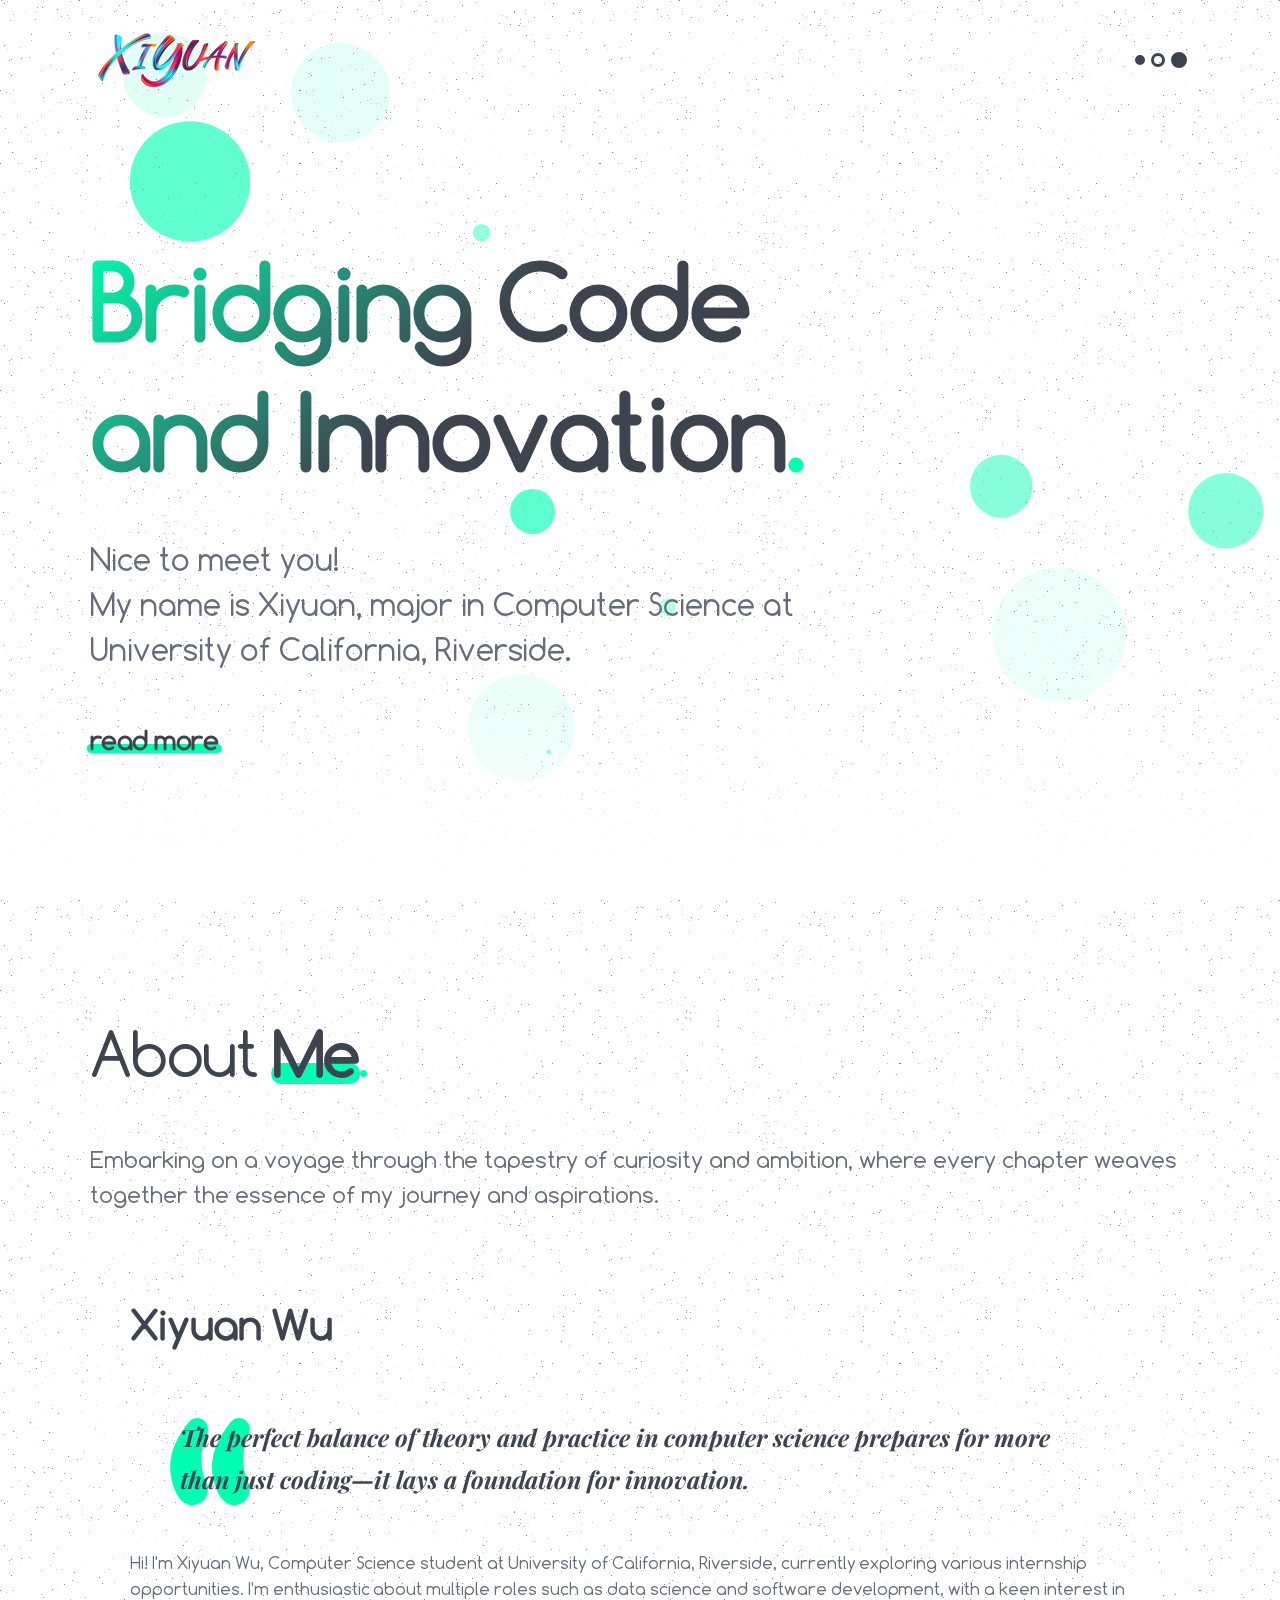
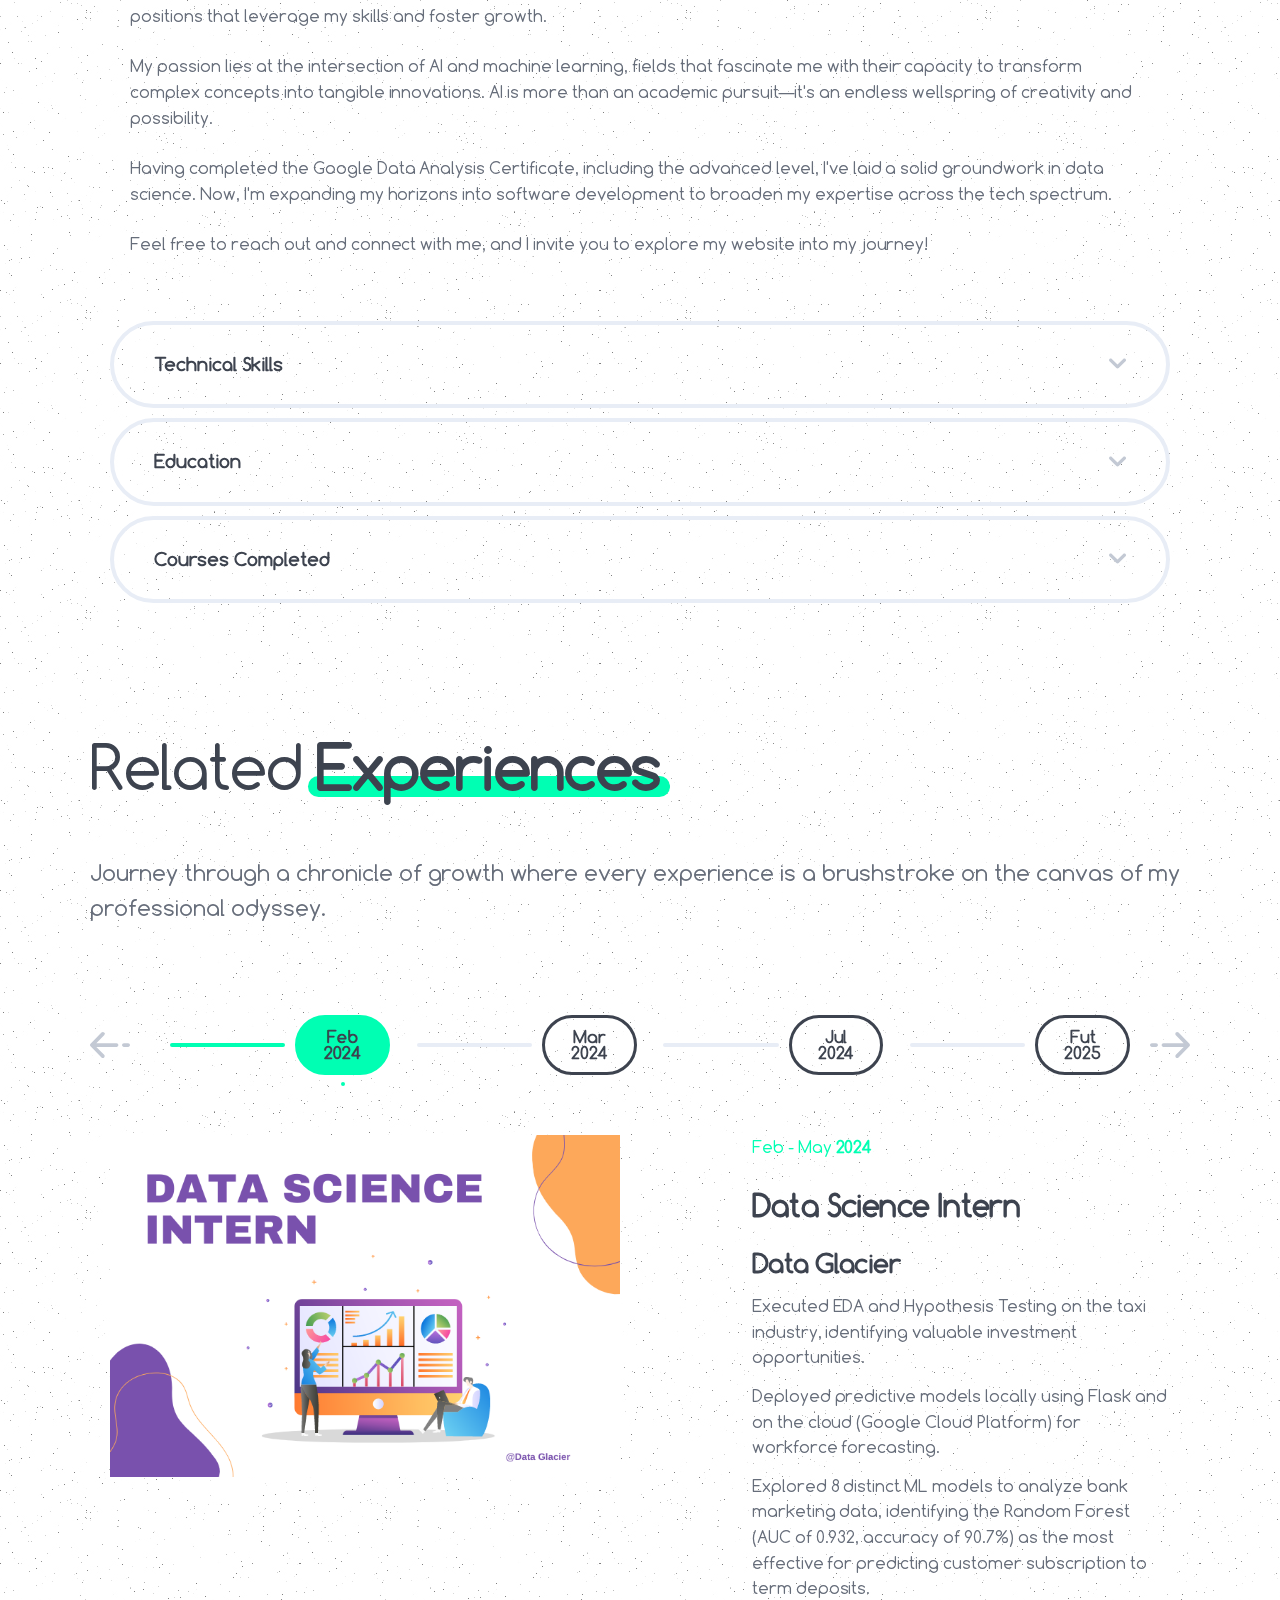
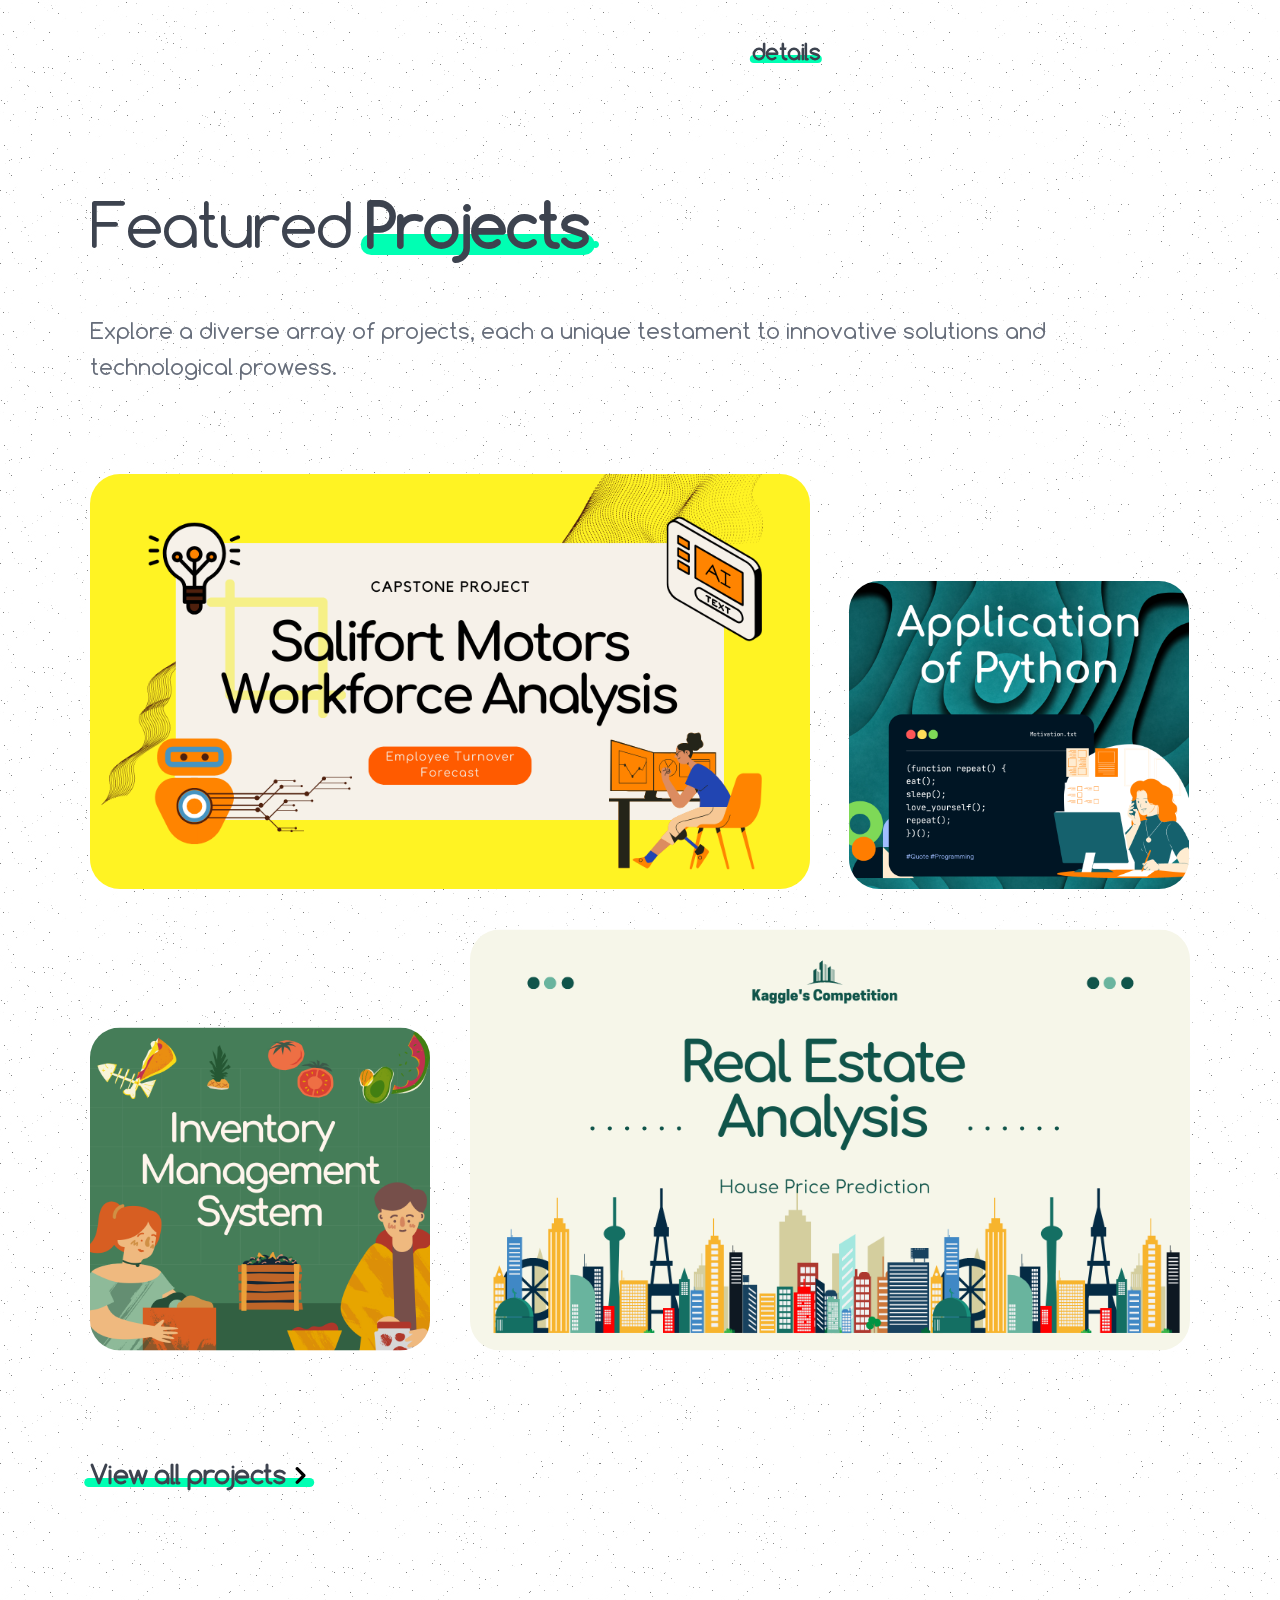
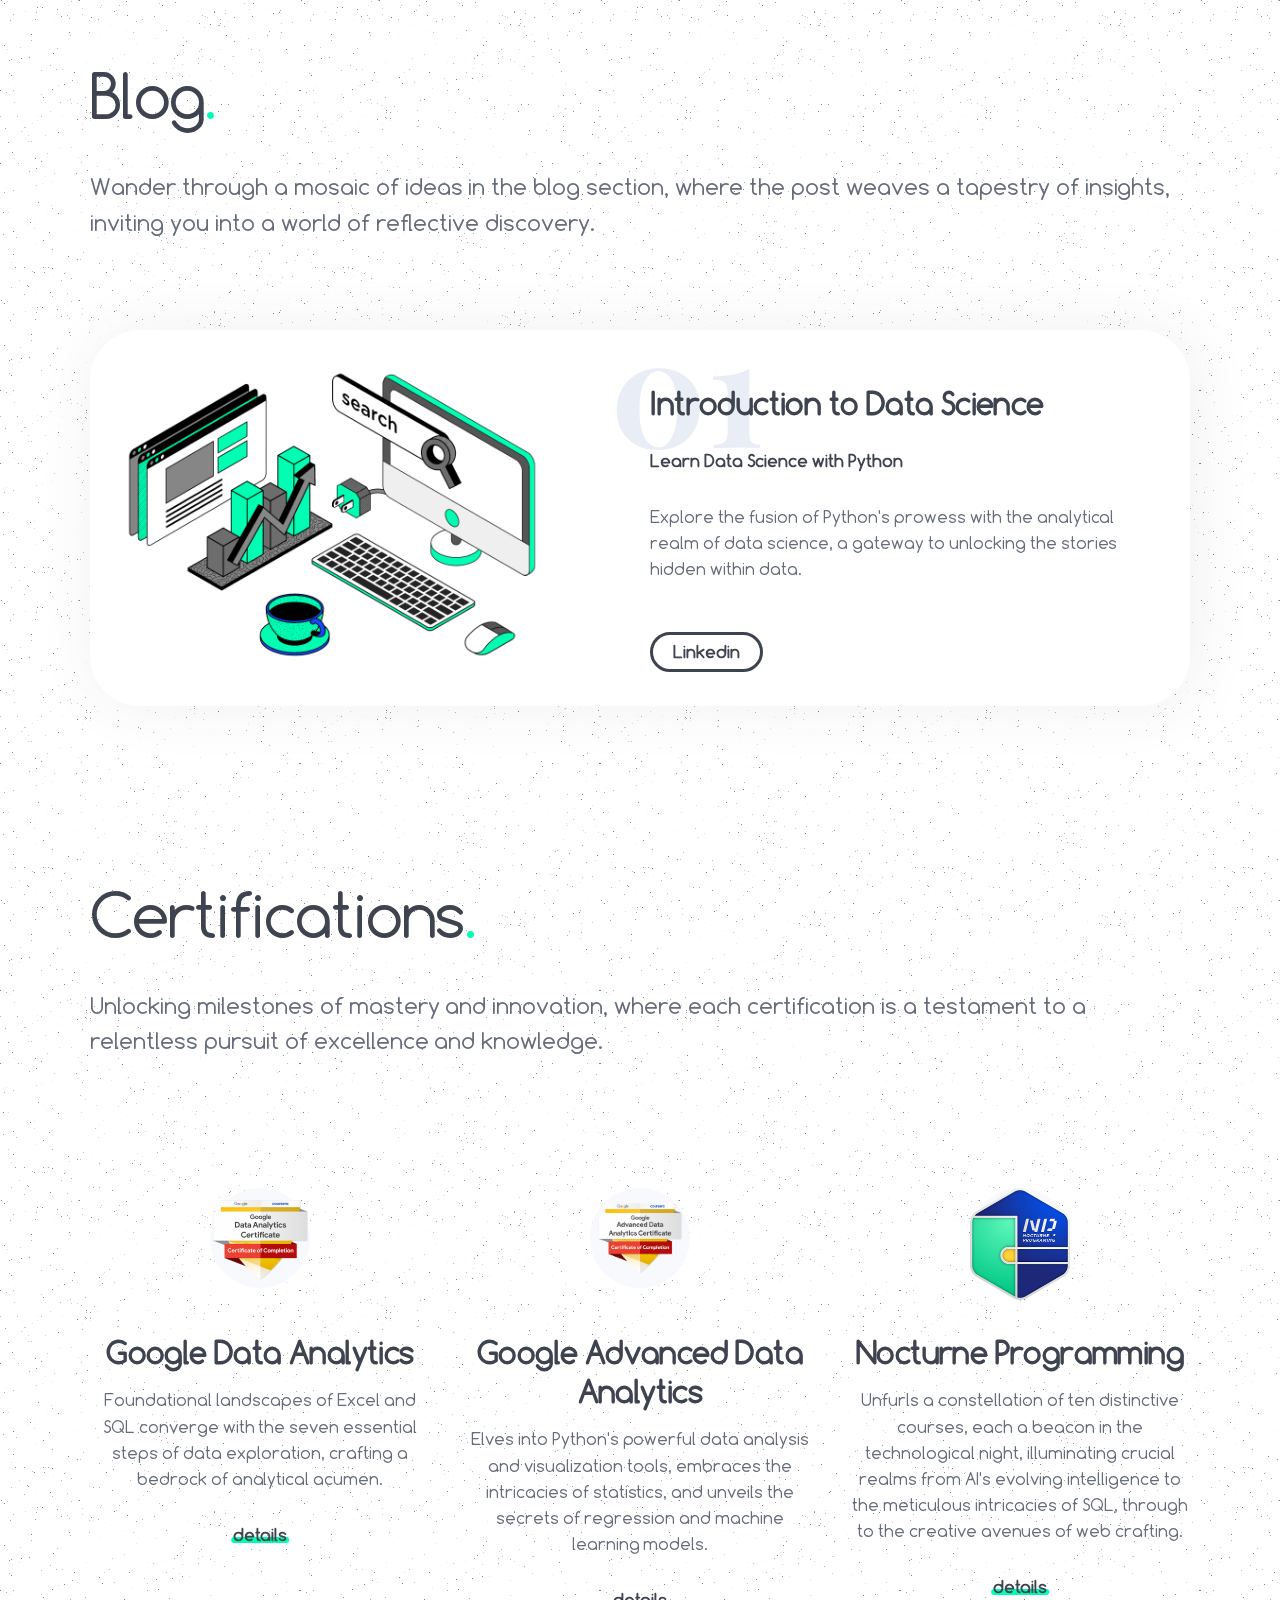
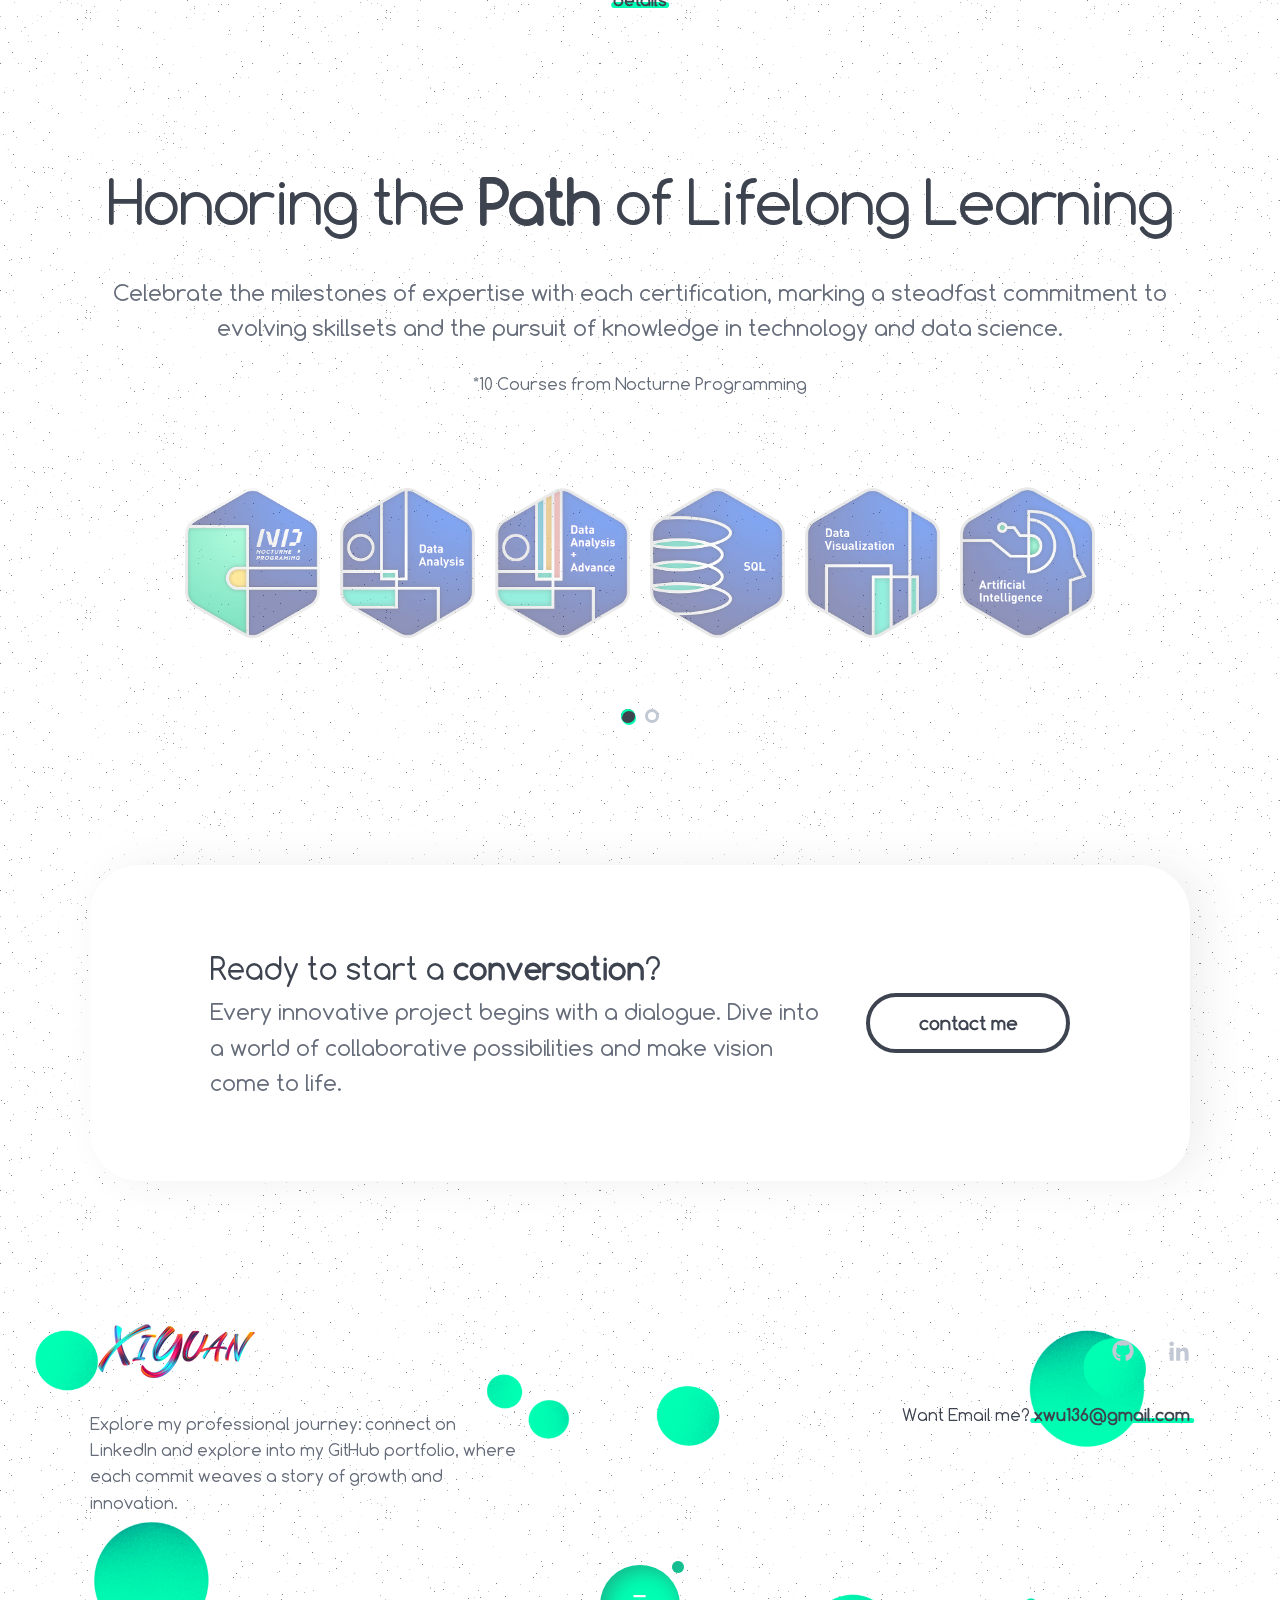
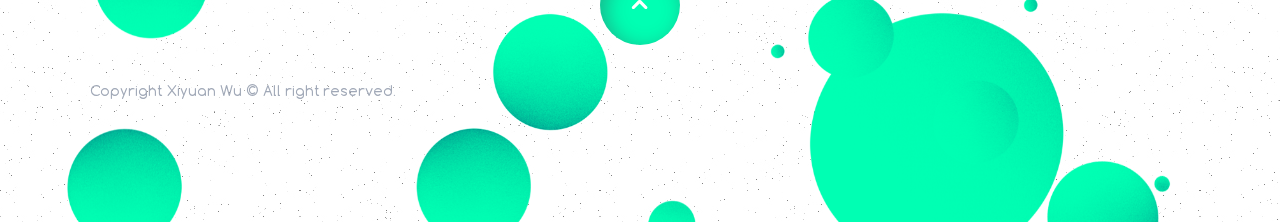
==== index.html @ 5575da62 "minor change" ====
<!DOCTYPE html>
<html lang="en">
<head>
	<meta charset="UTF-8">
	<meta name="viewport" content="width=device-width, initial-scale=1, maximum-scale=1">
	<title>Xiyuan Wu</title>


	<link rel="stylesheet" type="text/css" href="css/plugins.css">
	<link rel="stylesheet" type="text/css" href="css/theme-styles.css">
	<link rel="stylesheet" type="text/css" href="css/blocks.css">
	<link rel="stylesheet" type="text/css" href="css/widgets.css">
	<link rel="stylesheet" type="text/css" href="css/font-awesome.css">
	<link rel="stylesheet" href="https://use.fontawesome.com/releases/v5.15.3/css/all.css">

	<link href="https://fonts.googleapis.com/css?family=Playfair+Display:400,400i,700i,900," rel="stylesheet">

	<link rel="icon" type="image/png" href="./image/tab logo.png">

	


</head>

<body class="crumina-grid">


<!-- Header -->

<header class="header" id="site-header">
	<div class="container">
		<div class="header-content-wrapper">
			<a href="index.html" class="site-logo">
				<img src="./image/logo 173x60.png" alt="Xiyuan">
			</a>

			<a href="#" class="open-main-menu js-open-aside">
				<span></span>
				<span></span>
				<span></span>
			</a>
		</div>
	</div>
</header>

<!-- ... end Header -->




<!-- Overlay Menu -->

<div class="overlay-menu-wrap overlay-menu--style2" id="overlay-menu">
	<a class="popup-close js-open-aside overlay-menu-item a" href="">
		<svg class="woox-icon icon-close"><use xlink:href="#icon-close"></use></svg>
	</a>
	<div class="perfect-scroll">
		<nav class="overlay-menu">
		<ul class="overlay-menu-list">
			<li class="overlay-menu-item">
				<a href="index.html">Home</a>
			</li>

			<li class="overlay-menu-item">
				<a href="#about-me">About Me</a>
			</li>

			<li class="overlay-menu-item">
				<a href="#experience">Experiences</a>

			</li>

			<li class="overlay-menu-item">
				<a href="#projects">Projects</a>

				<ul class="sub-menu">
					<li class="overlay-menu-item">
						<a href="#projects">Feature Projects</a>
					</li>
					<li class="overlay-menu-item">
						<a href="./portfolio_gallery.html">All Projects</a>
					</li>
			    </ul>
			</li>

			<li class="overlay-menu-item">
				<a href="#blog">Blog</a>
			</li>

			<li class="overlay-menu-item">
				<a href="#certification">Certifications</a>
			</li>

			<li class="overlay-menu-item">
				<a href="#contact-me">Contact Me</a>
			</li>

		</ul>
		<form method="get" class="form--search">
			<div class="input-with-icon">
				<input name="name" placeholder="What are you looking for?" type="text">
				<i class="woox-icon fas fa-search"></i>
			</div>
		</form>
	</nav>
	</div>
</div>




<!-- ... Overlay Menu -->


<div class="main-content-wrapper">

	<!-- Home -->

	<section data-settings="particles-1" class="main-section crumina-flying-balls particles-js">
		<div class="container">
			<div class="row medium-padding120">
				<div class="col-lg-8 col-md-12 col-sm-12 col-xs-12">
					<header class="crumina-module crumina-heading heading--h1 heading--with-decoration">
						<h1 class="heading-title heading--half-colored">Bridging Code and Innovation</h1>
						<div class="heading-text">Nice to meet you! </div>
						<div class="heading-text">My name is Xiyuan, major in Computer Science at University of California, Riverside.</div>
					</header>
					<a href="#about-me" class="h5 link--with-decoration">read more</a>
				</div>
			</div>
		</div>
	</section>




	<!-- About me -->

	<section id="about-me">

		<div class="container">

			<div class="row pt100 pb0">
				<div class="col-lg-12 col-md-12 col-sm-12 col-xs-12">
					<header class="crumina-module crumina-heading heading--h2 heading--with-decoration">
						<h2 class="heading-title">About <a href="#about-me" class="h2 link--with-decoration"><b>Me</b></a></h2>
						<div class="heading-text">Embarking on a voyage through the tapestry of curiosity and ambition, where every chapter weaves together the essence of my journey and aspirations.</div>
					</header>
				</div>
			</div>

			<div class="teammember-details"> 

				<div class='content'>
					<div class="teammember-details">
					
						<div class="teammembers-content">
							<h3 class="teammembers-item-name">Xiyuan Wu</h3>
							<blockquote class="quote--style2">
								<p>The perfect balance of theory and practice in computer science prepares for more than just coding—it lays a foundation for innovation.</p>
							</blockquote>
							<p>
								Hi! I'm Xiyuan Wu, Computer Science student at University of California, Riverside, currently exploring various internship opportunities. 
								I'm enthusiastic about multiple roles such as data science and software development, with a keen interest in positions that leverage my skills and foster growth.
							</p>
							<p>
								My passion lies at the intersection of AI and machine learning, fields that fascinate me with their capacity to transform complex concepts into tangible innovations. 
								AI is more than an academic pursuit—it's an endless wellspring of creativity and possibility.
							</p>
							<p>
								Having completed the Google Data Analysis Certificate, including the advanced level, I've laid a solid groundwork in data science. 
								Now, I'm expanding my horizons into software development to broaden my expertise across the tech spectrum.
							</p>
							<p>
								Feel free to reach out and connect with me, and I invite you to explore my website into my journey!
							</p>
						</div>
					</div>
				</div>

				
			 </div>



			 <div class="col-lg-12 col-md-12 col-sm-12 col-xs-12">
				<ul class="crumina-module crumina-accordion accordion--style2" id="accordion2">


					<li class="accordion-panel">
						<div class="panel-heading">
							<a href="#toggle1" class="accordion-heading collapsed" data-toggle="collapse" data-parent="#accordion" aria-expanded="false">
								<span class="title">Technical Skills</span>
								<span class="icons">
									<svg class="woox-icon icon-arrow-bottom"><use xlink:href="#icon-arrow-bottom"></use></svg>
								</span>
							</a>
						</div>

						<div id="toggle1" class="panel-collapse collapse" aria-expanded="false" role="tree">
							<div class="panel-info">
								<h6>General</h6>
								<b>Programming</b>: Python, C++, SQL, HTML, CSS; <br>
								<b>Cloud</b>: Google Cloud Platform(GCP); <br>
								<b>Design</b>: Canva, Gamma; <br>
								
								<h6>Data Science</h6>
								<b>Libaries</b>: Numpy, Pandas, Matplotlib, Seaborn, Scipy, Nltk, Sklearn, LightGBM, XGBoost; <br>
								<b>Analytic Skills</b>: Data-driven Decision Making, Spreadsheet, Data Processing, Data Analysis, Data Visualization (Tableau),
								Statistical Analysis (Hypothesis testing); <br>
								<b>Machine Learning</b>: Regression Analysis (Linear & Logistic), Modeling (Decision Tree, Random Forest, GBM, XGBoost, SVM,
								KNN, LightGBM, K-Means), Natural Language Processing (NLP), Model Deployment; <br>

								<h6>Software Development</h6>
								<b>Developer Tools</b>: VS Code, Git/Github, Make/CMake; <br>
								<b>Technologies</b>: Node.js, Next.js, Twinwind CSS, React, Prettier, EsLint; <br>								
							</div>
						</div>
					</li>

					<li class="accordion-panel">
						<div class="panel-heading">
							<a href="#toggle2" class="accordion-heading collapsed" data-toggle="collapse" data-parent="#accordion" aria-expanded="false">
								<span class="title">Education</span>
								<span class="icons">
									<svg class="woox-icon icon-arrow-bottom"><use xlink:href="#icon-arrow-bottom"></use></svg>
								</span>
							</a>
						</div>

						<div id="toggle2" class="panel-collapse collapse" aria-expanded="false" role="tree">
							<div class="panel-info">
								<h6>University of California, Riverside</h6>
								<strong style="color:#00ffb3">Step 2022 - June 2026</strong> <br>
								<strong><i>Bachelor of Science</i> in Computer Science</strong> <br>
							</div>
						</div>
					</li>

					<li class="accordion-panel">
						<div class="panel-heading">
							<a href="#toggle3" class="accordion-heading collapsed" data-toggle="collapse" data-parent="#accordion" aria-expanded="false">
								<span class="title">Courses Completed</span>
								<span class="icons">
									<svg class="woox-icon icon-arrow-bottom"><use xlink:href="#icon-arrow-bottom"></use></svg>
								</span>
							</a>
						</div>

						<div id="toggle3" class="panel-collapse collapse" aria-expanded="false" role="tree">
							<div class="panel-info">
								<h6>Computer Science</h6>
								<b>CS010A-B</b> Introduction to Computer Science for Science, Mathematics, and Engineering I-II <br>
								<b>CS010C</b> Introduction to Data Structures and Algorithms <br>
								<b>CS061</b> Machine Organization and Assembly Language Programming <br>
								<b>CS100</b> Software Construction (In Progress) <br>
								<b>CS120A</b> Logic Design (In Progress) <br>

								<h6>Math</h6>
								<b>MATH009A-C</b> Calculus <br>
								<b>MATH010A</b> Multivariable Calculus <br>
								<b>MATH031</b> Applied Linear Algebra <br>
								<b>MATH011</b> Introduction to Discrete Structures <br>
								<b>STAT155</b> Probability and Statistics <br>
								<b>MATH046</b> Introduction to Ordinary Differential Equations (In Progress) <br>
								
								<br>

								For code completion within the class, refer to it on GitHub: <br> 
								<div class="row medium-padding0">
									<div class="col-lg-12 col-md-12 col-sm-12 col-xs-12">
										<ul class="widget w--category-links">
											<li>
												<svg class="woox-icon icon-tag"><use xlink:href="#icon-tag"></use></svg>
											</li>
											<li>
												<a href="https://github.com/XiyuanWu/Class_Topic-Projects" class="link--with-decoration">github</a>
											</li>
										</ul>
									</div>
								</div>

							</div>
						</div>
					</li>

				</ul>
			</div> 	


		</div>

	</section>



	<!-- Related Experiences -->

	<section id="experience">
		<div class="container">
			<div class="row pt100">
				<div class="col-lg-12 col-md-12 col-sm-12 col-xs-12">
					<header class="crumina-module crumina-heading heading--h2 heading--with-decoration">
						<!-- <h2 class="heading-title">Experiences</h2> -->
						<h2 class="heading-title">Related <a href="#experience" class="h2 link--with-decoration"><b>Experiences</b></a></h2>
						<div class="heading-text">Journey through a chronicle of growth where every experience is a brushstroke on the canvas of my professional odyssey.</div>
					</header>
				</div>

				<div class="col-lg-12 col-md-12 col-sm-12 col-xs-12">

					<div class="crumina-module crumina-module-slider time-line-slider">

						<div class="swiper-container gallery-thumbs swiper-time-line" data-show-items="4" data-loop="0">

							<div class="swiper-btn-next">
								<svg class="woox-icon icon-line-arrow-right">
									<use xlink:href="#icon-line-arrow-right"></use>
								</svg>
								<svg class="woox-icon icon-hover icon-line-arrow-right">
									<use xlink:href="#icon-line-arrow-right"></use>
								</svg>
							</div>

							<div class="swiper-btn-prev">
								<svg class="woox-icon icon-line-arrow-left">
									<use xlink:href="#icon-line-arrow-left"></use>
								</svg>
								<svg class="woox-icon icon-hover icon-line-arrow-left">
									<use xlink:href="#icon-line-arrow-left"></use>
								</svg>
							</div>

							<div class="swiper-wrapper slider-slides time-line-slides">

								<div class="swiper-slide slides-item time-active">
									<span class="time-line-decoration"></span>
									<a href="#" class="btn--hover-decoration-exper">Feb 2024</a>
								</div>

								<div class="swiper-slide slides-item">
									<span class="time-line-decoration"></span>
									<a href="#" class="btn--hover-decoration-exper">Mar 2024</a>
								</div>
								<div class="swiper-slide slides-item">
									<span class="time-line-decoration"></span>
									<a href="#" class="btn--hover-decoration-exper">Jul 2024</a>
								</div>
								<div class="swiper-slide slides-item">
									<span class="time-line-decoration"></span>
									<a href="#" class="btn--hover-decoration-exper">Fut 2025</a>
								</div>
								<!-- <div class="swiper-slide slides-item">
									<span class="time-line-decoration"></span>
									<a href="#" class="btn--hover-decoration">2027</a>
								</div>
								<div class="swiper-slide slides-item">
									<span class="time-line-decoration"></span>
									<a href="#" class="btn--hover-decoration">2028</a>
								</div> -->

							</div>

						</div>

						<div class="swiper-container gallery-top" data-loop="1" data-change-handler="timeParent" data-prev-next="1">

							<div class="swiper-wrapper">

								<!-- experience 1 -->
								<div class="swiper-slide">
									<div class="col-lg-6 col-md-12 col-sm-12 col-xs-12">
										<div class="time-line-thumb">
											<img src="./image/Experiences/Data science Intern Glacier 719x482.png" alt="photo">
										</div>
									</div>
									<div class="col-lg-5 col-lg-offset-1 col-md-12 col-sm-12 col-sm-offset-0 col-xs-12">
										<header class="crumina-module crumina-heading heading--h4">
											<div class="heading-sup-title">Feb - May <span class="weight-bold">2024</span>
											</div>
											<h4 class="heading-title">Data Science Intern</h4>
											<h5 class="sub-heading-title">Data Glacier</h5>
											<div class="heading-text">Executed EDA and Hypothesis Testing on the taxi industry, identifying valuable investment opportunities.
											</div>
											<div class="heading-text">Deployed predictive models locally using Flask and on the cloud (Google Cloud Platform) for workforce forecasting.
											</div>
											<div class="heading-text">Explored 8 distinct ML models to analyze bank marketing data, identifying the Random Forest (AUC of 0.932, accuracy
												of 90.7%) as the most effective for predicting customer subscription to term deposits. </div>
										</header>

										<!-- botton -->
										<div class="row medium-padding10">
											<div class="col-lg-12 col-md-12 col-sm-12 col-xs-12">
												<a href="https://github.com/XiyuanWu/Data_Glacier_Intern" class="h6 link--with-decoration">details</a>
											</div>
										</div>

									</div>
								</div>

								<!-- experience 2 -->
								<div class="swiper-slide">
									<div class="col-lg-6 col-md-12 col-sm-12 col-xs-12">
										<div class="time-line-thumb">
											<img src="./image/Experiences/ACM@UCR 719x482.png" alt="photo">
										</div>
									</div>
									<div class="col-lg-5 col-lg-offset-1 col-md-12 col-sm-12 col-sm-offset-0 col-xs-12">

										<header class="crumina-module crumina-heading heading--h4">
											<div class="heading-sup-title">Mar - Present <span class="weight-bold">2024</span>
											</div>
											<h4 class="heading-title">Web Developer</h4>
											<h5 class="sub-heading-title">ACM UCR</h5>
											<div class="heading-text">Collaborate within a vibrant collective to disseminate and share information effectively.</div>
											<div class="heading-text">Current project: Art Factory</div>
										</header>

										<!-- botton -->
										<div class="row medium-padding60">
											<div class="col-lg-12 col-md-12 col-sm-12 col-xs-12">
												<a href="./experience_acm_ucr.html" class="h6 link--with-decoration">details</a>
											</div>
										</div>

					
									</div>
								</div>

								<!-- experience 3 -->
								<div class="swiper-slide">
									<div class="col-lg-6 col-md-12 col-sm-12 col-xs-12">
										<div class="time-line-thumb">
											<img src="./image/Experiences/Coming Soon 719x482.png" alt="photo">
										</div>
									</div>
									<div class="col-lg-5 col-lg-offset-1 col-md-12 col-sm-12 col-sm-offset-0 col-xs-12">

										<header class="crumina-module crumina-heading heading--h4">
											<div class="heading-sup-title">Jul - Aug <span class="weight-bold">2024</span>
											</div>
											<h4 class="heading-title">Data Science Intern</h4>
											<h5 class="sub-heading-title">Lawrence Livermore National Laboratory</h5>
											<div class="heading-text">I'm excited to announce that I'll be joining Lawrence Livermore National Laboratory
												in the summer of 2024 to engage in data science research and challenges!</div>
										</header>

										<!-- botton -->
										<div class="row medium-padding30">
											<div class="col-lg-12 col-md-12 col-sm-12 col-xs-12">
												<a href="./404_error.html" class="h6 link--with-decoration">details</a>
											</div>
										</div>

									</div>
								</div>

								<!-- experience 4 -->
								<div class="swiper-slide">
									<div class="col-lg-6 col-md-12 col-sm-12 col-xs-12">
										<div class="time-line-thumb">
											<img src="./image/Experiences/Never Stop 719x482.png" alt="photo">
										</div>
									</div>
									<div class="col-lg-5 col-lg-offset-1 col-md-12 col-sm-12 col-sm-offset-0 col-xs-12">
										<header class="crumina-module crumina-heading heading--h4">
											<div class="heading-sup-title">Future <span class="weight-bold">2025</span>
											</div>
											<h4 class="heading-title">Never Stop!</h4>
											<h5 class="sub-heading-title">Active Seeking Opportunities</h5>
											<div class="heading-text">Traversing an unending journey of discovery, 
												where every endeavor is a testament to the unyielding pursuit of excellence and the continual embrace of new horizons.
											</div>

											</div>
										</header>
									</div>
								</div>

							</div>

						</div>

					</div>

				</div>
			</div>
		</div>
	</section>



	<!-- Featured projects -->

	<section id="projects">
		<div class="container">
			<div class="row pt100 pb60">
				<div class="col-lg-12 col-md-12 col-sm-12 col-xs-12">
					<header class="crumina-module crumina-heading heading--h2 heading--with-decoration">
						<h2 class="heading-title">Featured <a href="#projects" class="h2 link--with-decoration"><b>Projects</b></a></h2>
						<div class="heading-text">Explore a diverse array of projects, each a unique testament to innovative solutions and technological prowess.</div>
					</header>
				</div>
			</div>

			<!-- project 1 -->
			<div class="row sorting-container" id="portfolio-grid" data-layout="masonry" data-isotope='{"masonry": { "columnWidth": ".grid-sizer" }}'>
				<div class="grid-sizer"></div>
				<div class="col-lg-8 col-md-6 col-sm-6 col-xs-12 sorting-item" data-mh="portfolio">
					<div class="crumina-module crumina-portfolio-item">
						<img src="./image/Feature Projects/Salifort Motors 946 x 546.png" alt="portfolio">
						<div class="overlay-standard"></div>
						<div class="content">
							<a href="#" class="category">Data Science</a>
							<h5 class="portfolio-title">Envisioning the art of possibility with machine learning, sculpting algorithms that unveil the future of workplace harmony and employee engagement.</h5>
						</div>
						<div class="additional-info">
							<a href="./project_details_salifort_motors.html" class="btn btn--small btn--white btn--transparent btn--hover-decoration btn--with-icon btn--icon-right">details
								<svg class="woox-icon icon-arrow-right-line"><use xlink:href="#icon-arrow-right-line"></use></svg></a>
							<!-- <a href="#" class="like-block">
								<svg class="woox-icon icon-heart-2"><use xlink:href="#icon-heart-2"></use></svg>
								<div class="count">36</div>
							</a> -->
						</div>
					</div>
				</div>

				<!-- project 2 -->
				<div class="col-lg-4 col-md-6 col-sm-6 col-xs-12 sorting-item" data-mh="portfolio">
					<div class="crumina-module crumina-portfolio-item">
						<img src="./image/Feature Projects/Application of Python 492 x 446.png" alt="portfolio">
						<div class="overlay-standard"></div>
						<div class="content">
							<a href="#" class="category">Other</a>
							<h5 class="portfolio-title">Ten courses spanning data to AI, each illuminating key tech skills."</h5>
						</div>
						<div class="additional-info">
							<a href="./project_details_application_python.html" class="btn btn--small btn--white btn--transparent btn--hover-decoration btn--with-icon btn--icon-right">details
								<svg class="woox-icon icon-arrow-right-line"><use xlink:href="#icon-arrow-right-line"></use></svg></a>
						</div>
					</div>
				</div>

				<!-- project 3 -->
				<div class="col-lg-4 col-md-6 col-sm-6 col-xs-12 sorting-item" data-mh="portfolio">
					<div class="crumina-module crumina-portfolio-item">
						<img src="./image/Feature Projects/inventory management system 480x456.png" alt="portfolio">
						<div class="overlay-standard"></div>
						<div class="content">
							<a href="#" class="category">Software Development</a>
							<h5 class="portfolio-title">Streamline operations, integrating order management, report and feedback.</h5>
						</div>
						<div class="additional-info">
							<a href="https://github.com/XiyuanWu/Inventory_Management_System" 
							class="btn btn--small btn--white btn--transparent btn--hover-decoration btn--with-icon btn--icon-right">details
							<svg class="woox-icon icon-arrow-right-line"><use xlink:href="#icon-arrow-right-line"></use></svg></a>
						</div>
					</div>
				</div>

				<!-- project 4 -->
				<div class="col-lg-8 col-md-6 col-sm-6 col-xs-12 sorting-item" data-mh="portfolio">
					<div class="crumina-module crumina-portfolio-item">
						<img src="./image/Feature Projects/Real Estate Analysis 933 x 546.png" alt="portfolio">
						<div class="overlay-standard"></div>
						<div class="content">
							<a href="#" class="category">Data Science</a>
							<h5 class="portfolio-title">Orchestrating a symphony of algorithms to unveil the hidden cadence of real estate markets and sculpt the future of investment insights.</h5>
							<h5 class="portfolio-title" style="color: #00ffb3;">Rank 65th percentile in Kaggle's competition</h5>
						</div>
						<div class="additional-info">
							<a href="./project_details_real_estate.html" class="btn btn--small btn--white btn--transparent btn--hover-decoration btn--with-icon btn--icon-right">details
								<svg class="woox-icon icon-arrow-right-line"><use xlink:href="#icon-arrow-right-line"></use></svg></a>
						</div>
					</div>
				</div>
			</div>

			<!-- view all work -->
			<div class="row medium-padding60">
				<div class="col-lg-12 col-md-12 col-sm-12 col-xs-12">
					<a href="./portfolio_gallery.html" class="h5 link--with-decoration">View all projects
						<svg class="woox-icon icon-arrow-right"><use xlink:href="#icon-arrow-right"></use></svg>
					</a>
				</div>
			</div>
		</div>
	</section>

	<!-- blog -->
	<section id="blog">

		<div class="container">
			<div class="row pt100 pb60">
				<div class="col-lg-12 col-md-12 col-sm-12 col-xs-12">
					<header class="crumina-module crumina-heading heading--h2 heading--with-decoration">
						<h2 class="heading-title">Blog</h2>
						<div class="heading-text">Wander through a mosaic of ideas in the blog section, 
							where the post weaves a tapestry of insights, inviting you into a world of reflective discovery.</div>
					</header>
				</div>
			</div>

			<div class="row medium-padding50">

				<div class="col-lg-12 col-md-12 col-sm-12 col-xs-12 mb30">
					<div class="crumina-module crumina-info-box info-box--numbered thumb--left">
						<div class="info-box-thumb">
							<img class="woox-icon" src="./image/Blog/Learn Data Science 440x310.png" alt="image">
						</div>
						<div class="info-box-content">
							<div class="info-box-number">01</div>
							<h4 class="info-box-title">Introduction to Data Science</h4>
							<div class="info-box-sub-title">Learn Data Science with Python</div>
							<p class="info-box-text">Explore the fusion of Python's prowess with the analytical realm of data science, a gateway to unlocking the stories hidden within data.
							</p>
							<a href="https://www.linkedin.com/pulse/introduction-data-science-python-xiyuan-wu-srbpc/" class="btn btn--small btn--transparent btn--secondary">Linkedin</a>
						</div>
					</div>
				</div>
			</div>
		</div>
	</section>
	





	<!-- Certifications -->
	
	<section class="pt-mobile-60" id="certification">
		<div class="container">
			
			<div class="row medium-padding100">
				<div class="col-lg-12 col-md-12 col-sm-12 col-xs-12">
					<header class="crumina-module crumina-heading heading--h2 heading--with-decoration">
						<h2 class="heading-title">Certifications</h2>
						<div class="heading-text">Unlocking milestones of mastery and innovation, where each certification is a testament to a relentless pursuit of excellence and knowledge.</div>
					</header>
				</div>
			</div>

			<div class="row medium-padding0">
				<div class="col-lg-4 col-md-12 col-sm-12 col-xs-12 mb30">
					<div class="crumina-module crumina-info-box">
						<div class="info-box-thumb">
							<img class="" src="./image/Certifications/google-data-analytics-professional-certificate.2.png" alt="image">
						</div>
						<div class="info-box-content">
							<h4 class="info-box-title">Google Data Analytics</h4>
							<p class="info-box-text">Foundational landscapes of Excel and SQL converge with the seven essential steps of data exploration, 
								crafting a bedrock of analytical acumen.
							</p>
							<a href="https://www.coursera.org/account/accomplishments/specialization/3U2PZP8TSWE6" class="link--with-decoration">details</a>
						</div>
					</div>
				</div>

				<div class="col-lg-4 col-md-12 col-sm-12 col-xs-12 mb30">
					<div class="crumina-module crumina-info-box">
						<div class="info-box-thumb">
							<img class="" src="./image/Certifications/google-advanced-data-analytics-certificate.png" alt="image">
						</div>
						<div class="info-box-content">
							<h4 class="info-box-title">Google Advanced Data Analytics</h4>
							<p class="info-box-text">Elves into Python's powerful data analysis and visualization tools, 
								embraces the intricacies of statistics, and unveils the secrets of regression and machine learning models.
							</p>
							<a href="https://www.coursera.org/account/accomplishments/specialization/AU9F7P49C5M5" class="link--with-decoration">details</a>
						</div>
					</div>
				</div>

				<div class="col-lg-4 col-md-12 col-sm-12 col-xs-12 mb30">
					<div class="crumina-module crumina-info-box">
						<div class="info-box-thumb">
							<img class="" src="./image/Certifications/nocturne.png" alt="image">
						</div>
						<div class="info-box-content">
							<h4 class="info-box-title">Nocturne Programming</h4>
							<p class="info-box-text">Unfurls a constellation of ten distinctive courses, each a beacon in the technological night, 
								illuminating crucial realms from AI's evolving intelligence to the meticulous intricacies of SQL, through to the creative avenues of web crafting.
							</p>
							<a href="https://drive.google.com/drive/folders/1oepYqYzvwlVXlo-u9lgHlpzKQPo_dWf7" class="link--with-decoration">details</a>
						</div>
					</div>
				</div>
			</div>
		</div>
	</section>

	<!-- banner show 10 cert-->
	<section id="10-badge">
		<div class="container">
			<div class="row medium-padding120">
				<div class="col-lg-12 col-md-12 col-sm-12 col-xs-12 mb60">
					<header class="crumina-module crumina-heading heading--h2 align-center">
						<h2 class="heading-title">Honoring the <b>Path</b> of Lifelong Learning</h2>
						<div class="heading-text">Celebrate the milestones of expertise with each certification, 
							marking a steadfast commitment to evolving skillsets and the pursuit of knowledge in technology and data science.</div>
						<br>
						<div class="heading-note">*10 Courses from Nocturne Programming</div>
					</header>
				</div>

				<div class="col-lg-10 col-lg-offset-1 col-md-12 col-sm-12 col-xs-12">
					<div class="crumina-module crumina-module-slider clients--slider pagination-bottom-center">
						<div class="swiper-container" data-show-items="6">
							<div class="swiper-wrapper">

								<div class="swiper-slide">
									<a class="clients-item" href="#10-badge">
										<img src="./image/Certifications/nocturne.png" class="" alt="logo">
									</a>
								</div>
								<div class="swiper-slide">
									<a class="clients-item" href="#10-badge">
										<img src="./image/Certifications/scolling/DA.png" class="" alt="logo">
									</a>
								</div>
								<div class="swiper-slide">
									<a class="clients-item" href="#10-badge">
										<img src="./image/Certifications/scolling/DAA.png" class="" alt="logo">
									</a>
								</div>
								<div class="swiper-slide">
									<a class="clients-item" href="#10-badge">
										<img src="./image/Certifications/scolling/sql.png" class="" alt="logo">
									</a>
								</div>
								<div class="swiper-slide">
									<a class="clients-item" href="#10-badge">
										<img src="./image/Certifications/scolling/DViz.png" class="" alt="logo">
									</a>
								</div>
								<div class="swiper-slide">
									<a class="clients-item" href="#10-badge">
										<img src="./image/Certifications/scolling/AI.png" class="" alt="logo">
									</a>
								</div>
								<div class="swiper-slide">
									<a class="clients-item" href="#10-badge">
										<img src="./image/Certifications/scolling/WebCraw.png" class="" alt="logo">
									</a>
								</div>
								<div class="swiper-slide">
									<a class="clients-item" href="#10-badge">
										<img src="./image/Certifications/scolling/web.png" class="" alt="logo">
									</a>
								</div>
								<div class="swiper-slide">
									<a class="clients-item" href="#10-badge">
										<img src="./image/Certifications/scolling/tool.png" class="" alt="logo">
									</a>
								</div>
								<div class="swiper-slide">
									<a class="clients-item" href="#10-badge">
										<img src="./image/Certifications/scolling/office.png" class="" alt="logo">
									</a>
								</div>
							</div>
						</div>

						
						<div class="swiper-pagination"></div>

					</div>
				</div>
			</div>
		</div>
	</section>


	<!-- Contact me -->
	<section>
		<div class="container" id="contact-me">

			<div class="row pb80">
				<div class="col-lg-12 col-md-12 col-sm-12 col-xs-12">
					<div class="promo-block">
						<div class="promo-content">
							<div class="promo-title">Ready to start a <b>conversation</b>?</div>
							<div class="promo-text">Every innovative project begins with a dialogue. Dive into a world of collaborative possibilities and make vision come to life.</div>
						</div>
						<a href="mailto: xwu136@gmail.com" class="btn btn--medium btn--secondary btn--transparent btn--hover-decoration">contact me</a>

					</div>
				</div>
			</div>
		</div>
	</section>

</div>


<!-- Footer -->

<footer id="site-footer" class="footer crumina-parallax-background">

	<div class="scene">
		<div data-depth="0.2" class="layer first-layer"></div>
		<div data-depth="0.6" class="layer second-layer"></div>
		<div data-depth="1" class="layer third-layer"></div>
	</div>

	<div class="container">
		<div class="row">
			<div class="col-lg-5 col-md-6 col-sm-12 col-xs-12">
				<div class="widget w-info">
					<a href="index.html" class="site-logo">
						<img src="./image/logo 173x60.png" alt="Xiyuan">
					</a>
					<p>Explore my professional journey: connect on LinkedIn and explore into my GitHub portfolio, 
						where each commit weaves a story of growth and innovation.
					</p>
				</div>
			</div>
			<div class="col-lg-7 col-md-6 col-sm-12 col-xs-12">
				<div class="widget w-contacts">

					<!-- github, linkedin -->

					<ul class="socials">
						<li>
							<a href="https://github.com/XiyuanWu">
								<i class="fab fa-github woox-icon"></i>
							</a>
						</li>

						<li>
							<a href="https://www.linkedin.com/in/xiyuan-wu/">
								<i class="fab fa-linkedin-in woox-icon"></i>
							</a>
						</li>
					</ul>

					<div class="send-us">Want Email me? <a href="mailto: xwu136@gmail.com" class="link--with-decoration">xwu136@gmail.com</a></div>
				</div>
			</div>
		</div>
	</div>

	<!-- sub footer -->
	<div class="sub-footer">
		<div class="container">
			<div class="row">
				<div class="col-lg-12 col-md-12 col-sm-12 col-xs-12">
					<hr class="divider divider--style16">

					<div class="copyright-wrapper">
						<a class="back-to-top" href="#">
							<svg class="woox-icon icon-top-arrow"><use xlink:href="#icon-top-arrow"></use></svg>
						</a>

						<div>
							<span>Copyright Xiyuan Wu © All right reserved.</span>
						</div>

					</div>
				</div>

			</div>
		</div>
	</div>
</footer>

<!-- ... end Footer -->











<script src="js/method-assign.js"></script>

<!-- jQuery first, then Other JS. -->

<script src="js/jquery-3.3.1.js"></script>

<script src="js/js-plugins/ajax-pagination.js"></script>
<script src="js/js-plugins/bootstrap.js"></script>
<script src="js/js-plugins/bootstrap-datepicker.js"></script>
<script src="js/js-plugins/Headroom.js"></script>
<script src="js/js-plugins/imagesLoaded.js"></script>
<script src="js/js-plugins/isotope.pkgd.min.js"></script>
<script src="js/js-plugins/jquery.datetimepicker.full.js"></script>
<script src="js/js-plugins/jquery.magnific-popup.js"></script>
<script src="js/js-plugins/jquery.matchHeight.js"></script>
<script src="js/js-plugins/jquery-circle-progress.js"></script>
<script src="js/js-plugins/jquery-countTo.js"></script>
<script src="js/js-plugins/material.min.js"></script>
<script src="js/js-plugins/parallax.js"></script>
<script src="js/js-plugins/particles.js"></script>
<script src="js/js-plugins/perfect-scrollbar.js"></script>
<script src="js/js-plugins/popper.min.js"></script>
<script src="js/js-plugins/select2.js"></script>
<script src="js/js-plugins/svgxuse.js"></script>
<script src="js/js-plugins/swiper.min.js"></script>
<script src="js/js-plugins/waypoints.js"></script>
<script src="js/js-plugins/leaflet.js"></script>
<script src="js/js-plugins/MarkerClusterGroup.js"></script>
<script src="js/js-plugins/ion.rangeSlider.js"></script>

<!-- FontAwesome 5.x.x JS -->

<script defer src="fonts/fontawesome-all.js"></script>

<script src="js/main.js"></script>

<!-- jQuery-scripts for Modules -->
<script src="modules/forms/src/js/jquery.validate.min.js"></script>
<script src="modules/forms/src/js/sweetalert2.all.js"></script>
<script src="modules/forms/src/js/scripts.js"></script>

<!-- SVG icons loader -->
<script src="js/svg-loader.js"></script>
<!-- /SVG icons loader -->

</body>
</html>
---- css/plugins.css ----
@charset "UTF-8";
/*------------- #PLUGINS --------------*/
/*------------- #VARIABLES --------------*/
/**
 * Swiper 5.2.1
 * Most modern mobile touch slider and framework with hardware accelerated transitions
 * http://swiperjs.com
 *
 * Copyright 2014-2019 Vladimir Kharlampidi
 *
 * Released under the MIT License
 *
 * Released on: November 16, 2019
 */
@font-face {
  font-family: 'swiper-icons';
  src: url("data:application/font-woff;charset=utf-8;base64, [base64]//wADZ2x5ZgAAAywAAADMAAAD2MHtryVoZWFkAAABbAAAADAAAAA2E2+eoWhoZWEAAAGcAAAAHwAAACQC9gDzaG10eAAAAigAAAAZAAAArgJkABFsb2NhAAAC0AAAAFoAAABaFQAUGG1heHAAAAG8AAAAHwAAACAAcABAbmFtZQAAA/gAAAE5AAACXvFdBwlwb3N0AAAFNAAAAGIAAACE5s74hXjaY2BkYGAAYpf5Hu/j+W2+MnAzMYDAzaX6QjD6/4//Bxj5GA8AuRwMYGkAPywL13jaY2BkYGA88P8Agx4j+/8fQDYfA1AEBWgDAIB2BOoAeNpjYGRgYNBh4GdgYgABEMnIABJzYNADCQAACWgAsQB42mNgYfzCOIGBlYGB0YcxjYGBwR1Kf2WQZGhhYGBiYGVmgAFGBiQQkOaawtDAoMBQxXjg/wEGPcYDDA4wNUA2CCgwsAAAO4EL6gAAeNpj2M0gyAACqxgGNWBkZ2D4/wMA+xkDdgAAAHjaY2BgYGaAYBkGRgYQiAHyGMF8FgYHIM3DwMHABGQrMOgyWDLEM1T9/w8UBfEMgLzE////P/5//f/V/xv+r4eaAAeMbAxwIUYmIMHEgKYAYjUcsDAwsLKxc3BycfPw8jEQA/[base64]/uznmfPFBNODM2K7MTQ45YEAZqGP81AmGGcF3iPqOop0r1SPTaTbVkfUe4HXj97wYE+yNwWYxwWu4v1ugWHgo3S1XdZEVqWM7ET0cfnLGxWfkgR42o2PvWrDMBSFj/IHLaF0zKjRgdiVMwScNRAoWUoH78Y2icB/yIY09An6AH2Bdu/UB+yxopYshQiEvnvu0dURgDt8QeC8PDw7Fpji3fEA4z/PEJ6YOB5hKh4dj3EvXhxPqH/SKUY3rJ7srZ4FZnh1PMAtPhwP6fl2PMJMPDgeQ4rY8YT6Gzao0eAEA409DuggmTnFnOcSCiEiLMgxCiTI6Cq5DZUd3Qmp10vO0LaLTd2cjN4fOumlc7lUYbSQcZFkutRG7g6JKZKy0RmdLY680CDnEJ+UMkpFFe1RN7nxdVpXrC4aTtnaurOnYercZg2YVmLN/d/gczfEimrE/fs/bOuq29Zmn8tloORaXgZgGa78yO9/cnXm2BpaGvq25Dv9S4E9+5SIc9PqupJKhYFSSl47+Qcr1mYNAAAAeNptw0cKwkAAAMDZJA8Q7OUJvkLsPfZ6zFVERPy8qHh2YER+3i/BP83vIBLLySsoKimrqKqpa2hp6+jq6RsYGhmbmJqZSy0sraxtbO3sHRydnEMU4uR6yx7JJXveP7WrDycAAAAAAAH//wACeNpjYGRgYOABYhkgZgJCZgZNBkYGLQZtIJsFLMYAAAw3ALgAeNolizEKgDAQBCchRbC2sFER0YD6qVQiBCv/H9ezGI6Z5XBAw8CBK/m5iQQVauVbXLnOrMZv2oLdKFa8Pjuru2hJzGabmOSLzNMzvutpB3N42mNgZGBg4GKQYzBhYMxJLMlj4GBgAYow/P/PAJJhLM6sSoWKfWCAAwDAjgbRAAB42mNgYGBkAIIbCZo5IPrmUn0hGA0AO8EFTQAA") format("woff");
  font-weight: 400;
  font-style: normal; }

:root {
  --swiper-theme-color: #007aff; }

.swiper-container {
  margin-left: auto;
  margin-right: auto;
  position: relative;
  overflow: hidden;
  list-style: none;
  padding: 0;
  /* Fix of Webkit flickering */
  z-index: 1; }

.swiper-container-vertical > .swiper-wrapper {
  -ms-flex-direction: column;
      flex-direction: column; }

.swiper-wrapper {
  position: relative;
  width: 100%;
  height: 100%;
  z-index: 1;
  display: -ms-flexbox;
  display: flex;
  transition-property: transform;
  box-sizing: content-box; }

.swiper-container-android .swiper-slide,
.swiper-wrapper {
  transform: translate3d(0px, 0, 0); }

.swiper-container-multirow > .swiper-wrapper {
  -ms-flex-wrap: wrap;
      flex-wrap: wrap; }

.swiper-container-multirow-column > .swiper-wrapper {
  -ms-flex-wrap: wrap;
      flex-wrap: wrap;
  -ms-flex-direction: column;
      flex-direction: column; }

.swiper-container-free-mode > .swiper-wrapper {
  transition-timing-function: ease-out;
  margin: 0 auto; }

.swiper-slide {
  -ms-flex-negative: 0;
      flex-shrink: 0;
  width: 100%;
  height: 100%;
  position: relative;
  transition-property: transform; }

.swiper-slide-invisible-blank {
  visibility: hidden; }

/* Auto Height */
.swiper-container-autoheight,
.swiper-container-autoheight .swiper-slide {
  height: auto; }

.swiper-container-autoheight .swiper-wrapper {
  -ms-flex-align: start;
      align-items: flex-start;
  transition-property: transform, height; }

/* 3D Effects */
.swiper-container-3d {
  perspective: 1200px; }

.swiper-container-3d .swiper-wrapper,
.swiper-container-3d .swiper-slide,
.swiper-container-3d .swiper-slide-shadow-left,
.swiper-container-3d .swiper-slide-shadow-right,
.swiper-container-3d .swiper-slide-shadow-top,
.swiper-container-3d .swiper-slide-shadow-bottom,
.swiper-container-3d .swiper-cube-shadow {
  transform-style: preserve-3d; }

.swiper-container-3d .swiper-slide-shadow-left,
.swiper-container-3d .swiper-slide-shadow-right,
.swiper-container-3d .swiper-slide-shadow-top,
.swiper-container-3d .swiper-slide-shadow-bottom {
  position: absolute;
  left: 0;
  top: 0;
  width: 100%;
  height: 100%;
  pointer-events: none;
  z-index: 10; }

.swiper-container-3d .swiper-slide-shadow-left {
  background-image: linear-gradient(to left, rgba(0, 0, 0, 0.5), rgba(0, 0, 0, 0)); }

.swiper-container-3d .swiper-slide-shadow-right {
  background-image: linear-gradient(to right, rgba(0, 0, 0, 0.5), rgba(0, 0, 0, 0)); }

.swiper-container-3d .swiper-slide-shadow-top {
  background-image: linear-gradient(to top, rgba(0, 0, 0, 0.5), rgba(0, 0, 0, 0)); }

.swiper-container-3d .swiper-slide-shadow-bottom {
  background-image: linear-gradient(to bottom, rgba(0, 0, 0, 0.5), rgba(0, 0, 0, 0)); }

/* CSS Mode */
.swiper-container-css-mode > .swiper-wrapper {
  overflow: auto;
  scrollbar-width: none;
  /* For Firefox */
  -ms-overflow-style: none;
  /* For Internet Explorer and Edge */ }

.swiper-container-css-mode > .swiper-wrapper::-webkit-scrollbar {
  display: none; }

.swiper-container-css-mode > .swiper-wrapper > .swiper-slide {
  scroll-snap-align: start start; }

.swiper-container-horizontal.swiper-container-css-mode > .swiper-wrapper {
  -webkit-scroll-snap-type: x mandatory;
      -ms-scroll-snap-type: x mandatory;
          scroll-snap-type: x mandatory; }

.swiper-container-vertical.swiper-container-css-mode > .swiper-wrapper {
  -webkit-scroll-snap-type: y mandatory;
      -ms-scroll-snap-type: y mandatory;
          scroll-snap-type: y mandatory; }

:root {
  --swiper-navigation-size: 44px;
  /*
  --swiper-navigation-color: var(--swiper-theme-color);
  */ }

.swiper-button-prev,
.swiper-button-next {
  position: absolute;
  top: 50%;
  width: calc(var(--swiper-navigation-size) / 44 * 27);
  height: var(--swiper-navigation-size);
  margin-top: calc(-1 * var(--swiper-navigation-size) / 2);
  z-index: 10;
  cursor: pointer;
  display: -ms-flexbox;
  display: flex;
  -ms-flex-align: center;
      align-items: center;
  -ms-flex-pack: center;
      justify-content: center;
  color: var(--swiper-navigation-color, var(--swiper-theme-color)); }

.swiper-button-prev.swiper-button-disabled,
.swiper-button-next.swiper-button-disabled {
  opacity: 0.35;
  cursor: auto;
  pointer-events: none; }

.swiper-button-prev:after,
.swiper-button-next:after {
  font-family: swiper-icons;
  font-size: var(--swiper-navigation-size);
  text-transform: none !important;
  letter-spacing: 0;
  text-transform: none;
  font-variant: initial; }

.swiper-button-prev,
.swiper-container-rtl .swiper-button-next {
  left: 10px;
  right: auto; }

.swiper-button-prev:after,
.swiper-container-rtl .swiper-button-next:after {
  content: 'prev'; }

.swiper-button-next,
.swiper-container-rtl .swiper-button-prev {
  right: 10px;
  left: auto; }

.swiper-button-next:after,
.swiper-container-rtl .swiper-button-prev:after {
  content: 'next'; }

.swiper-button-prev.swiper-button-white,
.swiper-button-next.swiper-button-white {
  --swiper-navigation-color: #ffffff; }

.swiper-button-prev.swiper-button-black,
.swiper-button-next.swiper-button-black {
  --swiper-navigation-color: #000000; }

.swiper-button-lock {
  display: none; }

:root {
  /*
  --swiper-pagination-color: var(--swiper-theme-color);
  */ }

.swiper-pagination {
  position: absolute;
  text-align: center;
  transition: 300ms opacity;
  transform: translate3d(0, 0, 0);
  z-index: 10; }

.swiper-pagination.swiper-pagination-hidden {
  opacity: 0; }

/* Common Styles */
.swiper-pagination-fraction,
.swiper-pagination-custom,
.swiper-container-horizontal > .swiper-pagination-bullets {
  bottom: 10px;
  left: 0;
  width: 100%; }

/* Bullets */
.swiper-pagination-bullets-dynamic {
  overflow: hidden;
  font-size: 0; }

.swiper-pagination-bullets-dynamic .swiper-pagination-bullet {
  transform: scale(0.33);
  position: relative; }

.swiper-pagination-bullets-dynamic .swiper-pagination-bullet-active {
  transform: scale(1); }

.swiper-pagination-bullets-dynamic .swiper-pagination-bullet-active-main {
  transform: scale(1); }

.swiper-pagination-bullets-dynamic .swiper-pagination-bullet-active-prev {
  transform: scale(0.66); }

.swiper-pagination-bullets-dynamic .swiper-pagination-bullet-active-prev-prev {
  transform: scale(0.33); }

.swiper-pagination-bullets-dynamic .swiper-pagination-bullet-active-next {
  transform: scale(0.66); }

.swiper-pagination-bullets-dynamic .swiper-pagination-bullet-active-next-next {
  transform: scale(0.33); }

.swiper-pagination-bullet {
  width: 8px;
  height: 8px;
  display: inline-block;
  border-radius: 100%;
  background: #000;
  opacity: 0.2; }

button.swiper-pagination-bullet {
  border: none;
  margin: 0;
  padding: 0;
  box-shadow: none;
  -webkit-appearance: none;
  -moz-appearance: none;
  appearance: none; }

.swiper-pagination-clickable .swiper-pagination-bullet {
  cursor: pointer; }

.swiper-pagination-bullet-active {
  opacity: 1;
  background: var(--swiper-pagination-color, var(--swiper-theme-color)); }

.swiper-container-vertical > .swiper-pagination-bullets {
  right: 10px;
  top: 50%;
  transform: translate3d(0px, -50%, 0); }

.swiper-container-vertical > .swiper-pagination-bullets .swiper-pagination-bullet {
  margin: 6px 0;
  display: block; }

.swiper-container-vertical > .swiper-pagination-bullets.swiper-pagination-bullets-dynamic {
  top: 50%;
  transform: translateY(-50%);
  width: 8px; }

.swiper-container-vertical > .swiper-pagination-bullets.swiper-pagination-bullets-dynamic .swiper-pagination-bullet {
  display: inline-block;
  transition: 200ms transform, 200ms top; }

.swiper-container-horizontal > .swiper-pagination-bullets .swiper-pagination-bullet {
  margin: 0 4px; }

.swiper-container-horizontal > .swiper-pagination-bullets.swiper-pagination-bullets-dynamic {
  left: 50%;
  transform: translateX(-50%);
  white-space: nowrap; }

.swiper-container-horizontal > .swiper-pagination-bullets.swiper-pagination-bullets-dynamic .swiper-pagination-bullet {
  transition: 200ms transform, 200ms left; }

.swiper-container-horizontal.swiper-container-rtl > .swiper-pagination-bullets-dynamic .swiper-pagination-bullet {
  transition: 200ms transform, 200ms right; }

/* Progress */
.swiper-pagination-progressbar {
  background: rgba(0, 0, 0, 0.25);
  position: absolute; }

.swiper-pagination-progressbar .swiper-pagination-progressbar-fill {
  background: var(--swiper-pagination-color, var(--swiper-theme-color));
  position: absolute;
  left: 0;
  top: 0;
  width: 100%;
  height: 100%;
  transform: scale(0);
  transform-origin: left top; }

.swiper-container-rtl .swiper-pagination-progressbar .swiper-pagination-progressbar-fill {
  transform-origin: right top; }

.swiper-container-horizontal > .swiper-pagination-progressbar,
.swiper-container-vertical > .swiper-pagination-progressbar.swiper-pagination-progressbar-opposite {
  width: 100%;
  height: 4px;
  left: 0;
  top: 0; }

.swiper-container-vertical > .swiper-pagination-progressbar,
.swiper-container-horizontal > .swiper-pagination-progressbar.swiper-pagination-progressbar-opposite {
  width: 4px;
  height: 100%;
  left: 0;
  top: 0; }

.swiper-pagination-white {
  --swiper-pagination-color: #ffffff; }

.swiper-pagination-black {
  --swiper-pagination-color: #000000; }

.swiper-pagination-lock {
  display: none; }

/* Scrollbar */
.swiper-scrollbar {
  border-radius: 10px;
  position: relative;
  -ms-touch-action: none;
  background: rgba(0, 0, 0, 0.1); }

.swiper-container-horizontal > .swiper-scrollbar {
  position: absolute;
  left: 1%;
  bottom: 3px;
  z-index: 50;
  height: 5px;
  width: 98%; }

.swiper-container-vertical > .swiper-scrollbar {
  position: absolute;
  right: 3px;
  top: 1%;
  z-index: 50;
  width: 5px;
  height: 98%; }

.swiper-scrollbar-drag {
  height: 100%;
  width: 100%;
  position: relative;
  background: rgba(0, 0, 0, 0.5);
  border-radius: 10px;
  left: 0;
  top: 0; }

.swiper-scrollbar-cursor-drag {
  cursor: move; }

.swiper-scrollbar-lock {
  display: none; }

.swiper-zoom-container {
  width: 100%;
  height: 100%;
  display: -ms-flexbox;
  display: flex;
  -ms-flex-pack: center;
      justify-content: center;
  -ms-flex-align: center;
      align-items: center;
  text-align: center; }

.swiper-zoom-container > img,
.swiper-zoom-container > svg,
.swiper-zoom-container > canvas {
  max-width: 100%;
  max-height: 100%;
  -o-object-fit: contain;
     object-fit: contain; }

.swiper-slide-zoomed {
  cursor: move; }

/* Preloader */
:root {
  /*
  --swiper-preloader-color: var(--swiper-theme-color);
  */ }

.swiper-lazy-preloader {
  width: 42px;
  height: 42px;
  position: absolute;
  left: 50%;
  top: 50%;
  margin-left: -21px;
  margin-top: -21px;
  z-index: 10;
  transform-origin: 50%;
  animation: swiper-preloader-spin 1s infinite linear;
  box-sizing: border-box;
  border: 4px solid var(--swiper-preloader-color, var(--swiper-theme-color));
  border-radius: 50%;
  border-top-color: transparent; }

.swiper-lazy-preloader-white {
  --swiper-preloader-color: #fff; }

.swiper-lazy-preloader-black {
  --swiper-preloader-color: #000; }

@keyframes swiper-preloader-spin {
  100% {
    transform: rotate(360deg); } }

/* a11y */
.swiper-container .swiper-notification {
  position: absolute;
  left: 0;
  top: 0;
  pointer-events: none;
  opacity: 0;
  z-index: -1000; }

.swiper-container-fade.swiper-container-free-mode .swiper-slide {
  transition-timing-function: ease-out; }

.swiper-container-fade .swiper-slide {
  pointer-events: none;
  transition-property: opacity; }

.swiper-container-fade .swiper-slide .swiper-slide {
  pointer-events: none; }

.swiper-container-fade .swiper-slide-active,
.swiper-container-fade .swiper-slide-active .swiper-slide-active {
  pointer-events: auto; }

.swiper-container-cube {
  overflow: visible; }

.swiper-container-cube .swiper-slide {
  pointer-events: none;
  -webkit-backface-visibility: hidden;
  backface-visibility: hidden;
  z-index: 1;
  visibility: hidden;
  transform-origin: 0 0;
  width: 100%;
  height: 100%; }

.swiper-container-cube .swiper-slide .swiper-slide {
  pointer-events: none; }

.swiper-container-cube.swiper-container-rtl .swiper-slide {
  transform-origin: 100% 0; }

.swiper-container-cube .swiper-slide-active,
.swiper-container-cube .swiper-slide-active .swiper-slide-active {
  pointer-events: auto; }

.swiper-container-cube .swiper-slide-active,
.swiper-container-cube .swiper-slide-next,
.swiper-container-cube .swiper-slide-prev,
.swiper-container-cube .swiper-slide-next + .swiper-slide {
  pointer-events: auto;
  visibility: visible; }

.swiper-container-cube .swiper-slide-shadow-top,
.swiper-container-cube .swiper-slide-shadow-bottom,
.swiper-container-cube .swiper-slide-shadow-left,
.swiper-container-cube .swiper-slide-shadow-right {
  z-index: 0;
  -webkit-backface-visibility: hidden;
  backface-visibility: hidden; }

.swiper-container-cube .swiper-cube-shadow {
  position: absolute;
  left: 0;
  bottom: 0px;
  width: 100%;
  height: 100%;
  background: #000;
  opacity: 0.6;
  -webkit-filter: blur(50px);
  filter: blur(50px);
  z-index: 0; }

.swiper-container-flip {
  overflow: visible; }

.swiper-container-flip .swiper-slide {
  pointer-events: none;
  -webkit-backface-visibility: hidden;
  backface-visibility: hidden;
  z-index: 1; }

.swiper-container-flip .swiper-slide .swiper-slide {
  pointer-events: none; }

.swiper-container-flip .swiper-slide-active,
.swiper-container-flip .swiper-slide-active .swiper-slide-active {
  pointer-events: auto; }

.swiper-container-flip .swiper-slide-shadow-top,
.swiper-container-flip .swiper-slide-shadow-bottom,
.swiper-container-flip .swiper-slide-shadow-left,
.swiper-container-flip .swiper-slide-shadow-right {
  z-index: 0;
  -webkit-backface-visibility: hidden;
  backface-visibility: hidden; }

/*------------- #SELECT2 --------------*/
.select2-container {
  box-sizing: border-box;
  display: inline-block;
  margin: 0;
  position: relative;
  vertical-align: middle; }

.select2-container .select2-selection--single {
  box-sizing: border-box;
  cursor: pointer;
  display: block;
  height: 28px;
  -moz-user-select: none;
   -ms-user-select: none;
       user-select: none;
  -webkit-user-select: none; }

.select2-container .select2-selection--single .select2-selection__rendered {
  display: block;
  padding-left: 8px;
  padding-right: 20px;
  overflow: hidden;
  text-overflow: ellipsis;
  white-space: nowrap; }

.select2-container .select2-selection--single .select2-selection__clear {
  position: relative; }

.select2-container[dir="rtl"] .select2-selection--single .select2-selection__rendered {
  padding-right: 8px;
  padding-left: 20px; }

.select2-container .select2-selection--multiple {
  box-sizing: border-box;
  cursor: pointer;
  display: block;
  min-height: 32px;
  -moz-user-select: none;
   -ms-user-select: none;
       user-select: none;
  -webkit-user-select: none; }

.select2-container .select2-selection--multiple .select2-selection__rendered {
  display: inline-block;
  overflow: hidden;
  padding-left: 8px;
  text-overflow: ellipsis;
  white-space: nowrap; }

.select2-container .select2-search--inline {
  float: left; }

.select2-container .select2-search--inline .select2-search__field {
  box-sizing: border-box;
  border: none;
  font-size: 100%;
  margin-top: 5px;
  padding: 0; }

.select2-container .select2-search--inline .select2-search__field::-webkit-search-cancel-button {
  -webkit-appearance: none; }

.select2-dropdown {
  background-color: #fff;
  border-radius: 30px;
  box-sizing: border-box;
  display: block;
  position: absolute;
  left: -100000px;
  width: 100%;
  z-index: 1051;
  box-shadow: 15px 0 40px 5px rgba(61, 67, 79, 0.15);
  padding: 20px;
  top: 10px; }

.select2-results {
  display: block; }

.select2-results__options {
  list-style: none;
  margin: 0;
  padding: 0; }

.select2-results__option {
  padding: 18px 20px;
  border-radius: 3px;
  font-size: 14px;
  line-height: 1;
  font-weight: 900;
  -moz-user-select: none;
   -ms-user-select: none;
       user-select: none;
  -webkit-user-select: none;
  position: relative;
  transition: all .2s ease-in-out; }
  .select2-results__option:after {
    top: 50%;
    margin-top: -7px;
    right: 28px;
    border-bottom: 3px solid #00ffb3;
    border-right: 3px solid #00ffb3;
    content: '';
    display: block;
    height: 12px;
    pointer-events: none;
    position: absolute;
    transform-origin: 66% 66%;
    transform: rotate(45deg);
    transition: all .2s ease-in-out;
    width: 8px;
    opacity: 0; }

.select2-results__option[aria-selected] {
  cursor: pointer; }

.select2-container--open .select2-dropdown {
  left: 0; }

.select2-container--open .select2-dropdown--above {
  border-bottom: none;
  border-bottom-left-radius: 0;
  border-bottom-right-radius: 0; }

.select2-search--dropdown {
  display: block;
  padding: 4px; }

.select2-search--dropdown .select2-search__field {
  padding: 4px;
  width: 100%;
  box-sizing: border-box; }

.select2-search--dropdown .select2-search__field::-webkit-search-cancel-button {
  -webkit-appearance: none; }

.select2-search--dropdown.select2-search--hide {
  display: none; }

.select2-close-mask {
  border: 0;
  margin: 0;
  padding: 0;
  display: block;
  position: fixed;
  left: 0;
  top: 0;
  min-height: 100%;
  min-width: 100%;
  height: auto;
  width: auto;
  opacity: 0;
  z-index: 99;
  background-color: #fff;
  filter: alpha(opacity=0); }

.select2-hidden-accessible {
  border: 0 !important;
  clip: rect(0 0 0 0) !important;
  height: 1px !important;
  margin: -1px !important;
  overflow: hidden !important;
  padding: 0 !important;
  position: absolute !important;
  width: 1px !important; }

.select2-container--default .select2-selection--single {
  background-color: #fff;
  border: 1px solid #aaa;
  border-radius: 4px; }

.select2-container--default .select2-selection--single .select2-selection__rendered {
  color: #c3c9d4;
  line-height: 28px; }

.select2-container--default .select2-selection--single .select2-selection__clear {
  cursor: pointer;
  float: right;
  font-weight: bold; }

.select2-container--default .select2-selection--single .select2-selection__placeholder {
  color: #999; }

.select2-container--default .select2-selection--single .select2-selection__arrow {
  height: 10px;
  margin-top: -6px;
  pointer-events: none;
  position: absolute;
  right: 55px;
  top: 50%; }

.select2-container--default[dir="rtl"] .select2-selection--single .select2-selection__clear {
  float: left; }

.select2-container--default[dir="rtl"] .select2-selection--single .select2-selection__arrow {
  left: 1px;
  right: auto; }

.select2-container--default.select2-container--disabled .select2-selection--single {
  background-color: #f8fafc;
  cursor: default; }

.select2-container--default.select2-container--disabled .select2-selection--single .select2-selection__clear {
  display: none; }

.select2-container--default .select2-selection--multiple {
  background-color: white;
  border: 1px solid #aaa;
  border-radius: 4px;
  cursor: text; }

.select2-container--default .select2-selection--multiple .select2-selection__rendered {
  box-sizing: border-box;
  list-style: none;
  margin: 0;
  padding: 0 5px;
  width: 100%; }

.select2-container--default .select2-selection--multiple .select2-selection__rendered li {
  list-style: none; }

.select2-container--default .select2-selection--multiple .select2-selection__placeholder {
  color: #999;
  margin-top: 5px;
  float: left; }

.select2-container--default .select2-selection--multiple .select2-selection__clear {
  cursor: pointer;
  float: right;
  font-weight: bold;
  margin-top: 5px;
  margin-right: 10px; }

.select2-container--default .select2-selection--multiple .select2-selection__choice {
  background-color: #e4e4e4;
  border: 1px solid #aaa;
  border-radius: 4px;
  cursor: default;
  float: left;
  margin-right: 5px;
  margin-top: 5px;
  padding: 0 5px; }

.select2-container--default .select2-selection--multiple .select2-selection__choice__remove {
  color: #999;
  cursor: pointer;
  display: inline-block;
  font-weight: bold;
  margin-right: 2px; }

.select2-container--default .select2-selection--multiple .select2-selection__choice__remove:hover {
  color: #333; }

.select2-container--default[dir="rtl"] .select2-selection--multiple .select2-selection__choice, .select2-container--default[dir="rtl"] .select2-selection--multiple .select2-selection__placeholder, .select2-container--default[dir="rtl"] .select2-selection--multiple .select2-search--inline {
  float: right; }

.select2-container--default[dir="rtl"] .select2-selection--multiple .select2-selection__choice {
  margin-left: 5px;
  margin-right: auto; }

.select2-container--default[dir="rtl"] .select2-selection--multiple .select2-selection__choice__remove {
  margin-left: 2px;
  margin-right: auto; }

.select2-container--default.select2-container--focus .select2-selection--multiple {
  border: solid black 1px;
  outline: 0; }

.select2-container--default.select2-container--disabled .select2-selection--multiple {
  background-color: #eee;
  cursor: default; }

.select2-container--default.select2-container--disabled .select2-selection__choice__remove {
  display: none; }

.select2-container--default.select2-container--open.select2-container--above .select2-selection--single, .select2-container--default.select2-container--open.select2-container--above .select2-selection--multiple {
  border-top-left-radius: 0;
  border-top-right-radius: 0; }

.select2-container--default.select2-container--open.select2-container--below .select2-selection--single, .select2-container--default.select2-container--open.select2-container--below .select2-selection--multiple {
  border-bottom-left-radius: 0;
  border-bottom-right-radius: 0; }

.select2-container--default .select2-search--dropdown .select2-search__field {
  border: 1px solid #aaa; }

.select2-container--default .select2-search--inline .select2-search__field {
  background: transparent;
  border: none;
  outline: 0;
  box-shadow: none;
  -webkit-appearance: textfield; }

.select2-container--default .select2-results > .select2-results__options {
  max-height: 250px;
  overflow-y: auto; }

.select2-container--default .select2-results__option[role=group] {
  padding: 0; }

.select2-container--default .select2-results__option[aria-disabled=true] {
  color: #999; }

.select2-container--default .select2-results__option[aria-selected=true] {
  background-color: #f8fafc; }
  .select2-container--default .select2-results__option[aria-selected=true]:after {
    opacity: 1; }

.select2-container--default .select2-results__option .select2-results__option {
  padding-left: 1em; }

.select2-container--default .select2-results__option .select2-results__option .select2-results__group {
  padding-left: 0; }

.select2-container--default .select2-results__option .select2-results__option .select2-results__option {
  margin-left: -1em;
  padding-left: 2em; }

.select2-container--default .select2-results__option .select2-results__option .select2-results__option .select2-results__option {
  margin-left: -2em;
  padding-left: 3em; }

.select2-container--default .select2-results__option .select2-results__option .select2-results__option .select2-results__option .select2-results__option {
  margin-left: -3em;
  padding-left: 4em; }

.select2-container--default .select2-results__option .select2-results__option .select2-results__option .select2-results__option .select2-results__option .select2-results__option {
  margin-left: -4em;
  padding-left: 5em; }

.select2-container--default .select2-results__option .select2-results__option .select2-results__option .select2-results__option .select2-results__option .select2-results__option .select2-results__option {
  margin-left: -5em;
  padding-left: 6em; }

.select2-container--default .select2-results__option--highlighted[aria-selected] {
  background-color: #f8fafc;
  color: #3D434F; }

.select2-container--default .select2-results__group {
  cursor: default;
  display: block;
  padding: 6px; }

.select2-container--classic .select2-selection--single {
  background-color: #f7f7f7;
  border: 1px solid #aaa;
  border-radius: 4px;
  outline: 0;
  background-image: linear-gradient(to bottom, white 50%, #eeeeee 100%);
  background-repeat: repeat-x;
  filter: progid:DXImageTransform.Microsoft.gradient(startColorstr='#FFFFFFFF', endColorstr='#FFEEEEEE', GradientType=0); }

.select2-container--classic .select2-selection--single:focus {
  border: 1px solid #5897fb; }

.select2-container--classic .select2-selection--single .select2-selection__rendered {
  color: #444;
  line-height: 28px; }

.select2-container--classic .select2-selection--single .select2-selection__clear {
  cursor: pointer;
  float: right;
  font-weight: bold;
  margin-right: 10px; }

.select2-container--classic .select2-selection--single .select2-selection__placeholder {
  color: #999; }

.select2-container--classic .select2-selection--single .select2-selection__arrow {
  background-color: #ddd;
  border: none;
  border-left: 1px solid #aaa;
  border-top-right-radius: 4px;
  border-bottom-right-radius: 4px;
  height: 26px;
  position: absolute;
  top: 1px;
  right: 1px;
  width: 20px;
  background-image: linear-gradient(to bottom, #eeeeee 50%, #cccccc 100%);
  background-repeat: repeat-x;
  filter: progid:DXImageTransform.Microsoft.gradient(startColorstr='#FFEEEEEE', endColorstr='#FFCCCCCC', GradientType=0); }

.select2-container--classic .select2-selection--single .select2-selection__arrow b {
  border-color: #888 transparent transparent transparent;
  border-style: solid;
  border-width: 5px 4px 0 4px;
  height: 0;
  left: 50%;
  margin-left: -4px;
  margin-top: -2px;
  position: absolute;
  top: 50%;
  width: 0; }

.select2-container--classic[dir="rtl"] .select2-selection--single .select2-selection__clear {
  float: left; }

.select2-container--classic[dir="rtl"] .select2-selection--single .select2-selection__arrow {
  border: none;
  border-right: 1px solid #aaa;
  border-radius: 0;
  border-top-left-radius: 4px;
  border-bottom-left-radius: 4px;
  left: 1px;
  right: auto; }

.select2-container--classic.select2-container--open .select2-selection--single {
  border: 1px solid #5897fb; }

.select2-container--classic.select2-container--open .select2-selection--single .select2-selection__arrow {
  background: transparent;
  border: none; }

.select2-container--classic.select2-container--open .select2-selection--single .select2-selection__arrow b {
  border-color: transparent transparent #888 transparent;
  border-width: 0 4px 5px 4px; }

.select2-container--classic.select2-container--open.select2-container--above .select2-selection--single {
  border-top: none;
  border-top-left-radius: 0;
  border-top-right-radius: 0;
  background-image: linear-gradient(to bottom, white 0%, #eeeeee 50%);
  background-repeat: repeat-x;
  filter: progid:DXImageTransform.Microsoft.gradient(startColorstr='#FFFFFFFF', endColorstr='#FFEEEEEE', GradientType=0); }

.select2-container--classic.select2-container--open.select2-container--below .select2-selection--single {
  border-bottom: none;
  border-bottom-left-radius: 0;
  border-bottom-right-radius: 0;
  background-image: linear-gradient(to bottom, #eeeeee 50%, white 100%);
  background-repeat: repeat-x;
  filter: progid:DXImageTransform.Microsoft.gradient(startColorstr='#FFEEEEEE', endColorstr='#FFFFFFFF', GradientType=0); }

.select2-container--classic .select2-selection--multiple {
  background-color: white;
  border: 1px solid #aaa;
  border-radius: 4px;
  cursor: text;
  outline: 0; }

.select2-container--classic .select2-selection--multiple:focus {
  border: 1px solid #5897fb; }

.select2-container--classic .select2-selection--multiple .select2-selection__rendered {
  list-style: none;
  margin: 0;
  padding: 0 5px; }

.select2-container--classic .select2-selection--multiple .select2-selection__clear {
  display: none; }

.select2-container--classic .select2-selection--multiple .select2-selection__choice {
  background-color: #e4e4e4;
  border: 1px solid #aaa;
  border-radius: 4px;
  cursor: default;
  float: left;
  margin-right: 5px;
  margin-top: 5px;
  padding: 0 5px; }

.select2-container--classic .select2-selection--multiple .select2-selection__choice__remove {
  color: #888;
  cursor: pointer;
  display: inline-block;
  font-weight: bold;
  margin-right: 2px; }

.select2-container--classic .select2-selection--multiple .select2-selection__choice__remove:hover {
  color: #555; }

.select2-container--classic[dir="rtl"] .select2-selection--multiple .select2-selection__choice {
  float: right; }

.select2-container--classic[dir="rtl"] .select2-selection--multiple .select2-selection__choice {
  margin-left: 5px;
  margin-right: auto; }

.select2-container--classic[dir="rtl"] .select2-selection--multiple .select2-selection__choice__remove {
  margin-left: 2px;
  margin-right: auto; }

.select2-container--classic.select2-container--open .select2-selection--multiple {
  border: 1px solid #5897fb; }

.select2-container--classic.select2-container--open.select2-container--above .select2-selection--multiple {
  border-top: none;
  border-top-left-radius: 0;
  border-top-right-radius: 0; }

.select2-container--classic.select2-container--open.select2-container--below .select2-selection--multiple {
  border-bottom: none;
  border-bottom-left-radius: 0;
  border-bottom-right-radius: 0; }

.select2-container--classic .select2-search--dropdown .select2-search__field {
  border: 1px solid #aaa;
  outline: 0; }

.select2-container--classic .select2-search--inline .select2-search__field {
  outline: 0;
  box-shadow: none; }

.select2-container--classic .select2-dropdown {
  background-color: white;
  border: 1px solid transparent; }

.select2-container--classic .select2-dropdown--above {
  border-bottom: none; }

.select2-container--classic .select2-dropdown--below {
  border-top: none; }

.select2-container--classic .select2-results > .select2-results__options {
  max-height: 200px;
  overflow-y: auto; }

.select2-container--classic .select2-results__option[role=group] {
  padding: 0; }

.select2-container--classic .select2-results__option[aria-disabled=true] {
  color: grey; }

.select2-container--classic .select2-results__option--highlighted[aria-selected] {
  background-color: #3875d7;
  color: white; }

.select2-container--classic .select2-results__group {
  cursor: default;
  display: block;
  padding: 6px; }

.select2-container--classic.select2-container--open .select2-dropdown {
  border-color: #5897fb; }

/*!
 * Datepicker for Bootstrap
 *
 * Copyright 2012 Stefan Petre
 * Licensed under the Apache License v2.0
 * http://www.apache.org/licenses/LICENSE-2.0
 *
 */
/*
 *
 *   SCSS by Creative Tim
 *   http://www.creative-tim.com
 *
 */
.datepicker {
  top: 0;
  left: 0;
  padding: 4px;
  margin-bottom: 0;
  background-color: #fff; }
  .datepicker.form-control {
    padding: 14px 40px; }

.datepicker > div {
  display: none; }

.datepicker table {
  width: 100%;
  margin: 0;
  box-shadow: none; }

.datepicker td,
.datepicker th {
  text-align: center;
  width: 20px;
  height: 20px; }

.datepicker td {
  text-align: center; }

.datepicker td p {
  font-size: 14px;
  border-radius: 50%;
  height: 35px;
  line-height: 31px;
  margin: 5px 0;
  width: 35px;
  transition: all .3s ease;
  border: 2px solid transparent; }

.datepicker td :hover {
  cursor: pointer; }

.datepicker th {
  font-weight: 500; }

.datepicker th.switch-datepicker {
  font-size: 1em; }

.datepicker .prev p,
.datepicker .next p {
  font-size: 1.825em; }

.datepicker .day.disabled {
  color: #eeeeee; }

.datepicker table > tbody > tr > td.day {
  color: #666d7a; }

.datepicker table > tbody > tr > td.old,
.datepicker table > tbody > tr > td.new {
  color: #c3c9d4;
  border-top: 0; }

.datepicker td.active p {
  border: 2px solid #3D434F;
  position: relative;
  box-shadow: inset 2px 3px 0 0 #00ffb3, 2px 3px 0 0 #00ffb3; }

.datepicker td.active:hover p {
  background-color: transparent; }

.datepicker td:hover p {
  background-color: #e9edf6; }

.datepicker td.primary p,
.datepicker td.primary:hover p {
  background-color: #9c27b0; }

.datepicker td.info p,
.datepicker td.info:hover p {
  background-color: #03a9f4; }

.datepicker td.success p,
.datepicker td.success:hover p {
  background-color: #4caf50; }

.datepicker td.warning p,
.datepicker td.warning:hover p {
  background-color: #fbc02d; }

.datepicker td.danger p,
.datepicker td.danger:hover p {
  background-color: #f44336; }

.datepicker span {
  display: block;
  width: 55px;
  height: 54px;
  line-height: 54px;
  float: left;
  margin: 2px;
  cursor: pointer;
  border-radius: 4px; }

.datepicker span.old {
  color: #999999; }

.datepicker span.active, .datepicker span.active:focus, .datepicker span.active:hover, .datepicker span.active:active {
  background-color: #9c27b0;
  box-shadow: 0 4px 5px 0 rgba(0, 0, 0, 0.14), 0 1px 10px 0 rgba(0, 0, 0, 0.12), 0 2px 4px -1px rgba(0, 0, 0, 0.2); }

.datepicker span.active {
  color: #FFFFFF; }

.datepicker span:hover {
  background-color: #EEEEEE; }

.datepicker span.primary,
.datepicker span.primary:hover {
  background-color: #9c27b0; }

.datepicker span.info,
.datepicker span.info:hover {
  background-color: #03a9f4; }

.datepicker span.success,
.datepicker span.success:hover {
  background-color: #4caf50; }

.datepicker span.warning,
.datepicker span.warning:hover {
  background-color: #fbc02d; }

.datepicker span.danger,
.datepicker span.danger:hover {
  background-color: #f44336; }

.datepicker th.switch-datepicker {
  width: 145px; }

.datepicker th.next,
.datepicker th.prev {
  font-size: 21px; }

.datepicker thead tr:first-child th {
  cursor: pointer; }

.datepicker.dropdown-menu {
  position: absolute;
  background-color: #fff;
  z-index: 20;
  border-radius: 30px;
  box-shadow: 15px 0 40px 5px rgba(61, 67, 79, 0.15);
  transition: top, left, opacity, visibility 150ms linear;
  margin-top: 10px;
  opacity: 0;
  visibility: hidden;
  padding: 20px 34px; }

.datepicker.dropdown-menu.open {
  opacity: 1;
  visibility: visible; }

.datepicker .table-condensed > tbody > tr > td {
  padding: 0; }

.datepicker .table-condensed > thead > tr > th {
  padding: 0;
  height: 100%; }

.input-append.date .add-on i,
.input-prepend.date .add-on i {
  display: block;
  cursor: pointer;
  width: 16px;
  height: 16px; }

.datepicker-months thead {
  padding: 0 0 3px;
  display: block; }

/*------------- #DatePicker Customizations --------------*/
.has-datepicker {
  position: relative;
  z-index: 19; }
  .has-datepicker.is-focused .woox-icon, .has-datepicker:active .woox-icon {
    color: #3D434F;
    fill: #3D434F; }
  .has-datepicker.is-focused .woox-icon-active, .has-datepicker:active .woox-icon-active {
    opacity: 1;
    color: #00ffb3;
    fill: #00ffb3; }

.datepicker-icons {
  position: absolute;
  top: 50%;
  right: 40px;
  transform: translate(0, -50%);
  height: 24px;
  width: 24px; }
  .datepicker-icons .woox-icon {
    font-size: 24px;
    height: 24px;
    width: 24px;
    color: #c3c9d4;
    fill: #c3c9d4;
    position: relative;
    z-index: 5; }
  .datepicker-icons .woox-icon-active {
    position: absolute;
    top: 2px;
    left: 2px;
    opacity: 0;
    z-index: 3; }

.datepicker {
  color: #a0a9ba; }
  .datepicker p {
    margin-bottom: 0; }
  .datepicker table > thead > tr > th {
    height: 60px; }
  .datepicker table,
  .datepicker table > thead > tr > th,
  .datepicker table > tbody > tr > td {
    border-color: transparent;
    color: #3D434F; }
  .datepicker tbody > tr > td.day {
    font-size: 14px;
    font-weight: 900; }
  .datepicker table > thead > tr > th.dow {
    font-size: 12px; }
  .datepicker table > thead > tr > th.dow:last-child {
    color: #ff3133; }
  .datepicker table > thead > tr:last-child > th {
    height: 70px; }
  .datepicker table > tbody > tr > td.active {
    background-color: transparent; }
  .datepicker table > tbody {
    margin-top: 5px; }
  .datepicker .next p,
  .datepicker .prev p {
    font-size: 1em;
    color: #c3c9d4;
    fill: #c3c9d4;
    position: relative;
    transition: all .3s ease;
    height: 100%;
    line-height: 2; }
    .datepicker .next p .woox-icon,
    .datepicker .prev p .woox-icon {
      position: relative;
      width: 13px;
      height: 13px;
      z-index: 2; }
    .datepicker .next p:after,
    .datepicker .prev p:after {
      content: '';
      position: absolute;
      display: inline-block;
      height: 13px;
      width: 13px;
      top: 56%;
      left: 50%;
      transform: translate(-50%, -50%);
      transition: all .3s ease;
      opacity: 0;
      z-index: 1;
      background-repeat: no-repeat; }
    .datepicker .next p:hover,
    .datepicker .prev p:hover {
      color: #3D434F;
      fill: #3D434F; }
      .datepicker .next p:hover:after,
      .datepicker .prev p:hover:after {
        opacity: 1; }
  .datepicker .next p:after {
    background-image: url("../svg-icons/arrow-right.svg"); }
  .datepicker .prev p:after {
    background-image: url("../svg-icons/arrow-left.svg"); }
  .datepicker th.next,
  .datepicker th.prev {
    font-size: 1.5em; }
  .datepicker th {
    font-weight: 900;
    vertical-align: middle; }
    .datepicker th.switch-datepicker {
      letter-spacing: .2em; }

/*------------- #DatePicker Squared --------------*/
.datepicker--squared .datepicker {
  border-radius: 7px; }

.datepicker--squared .woox-icon-active {
  display: none; }

.datepicker--squared.is-focused .datepicker, .datepicker--squared:active .datepicker {
  border-radius: 7px 7px 0 0; }

.datepicker--squared.is-focused .woox-icon, .datepicker--squared:active .woox-icon {
  color: #00ffb3;
  fill: #00ffb3; }

.datepicker.datepicker--squared-dropdown {
  border-radius: 0 0 7px 7px;
  margin-top: 0;
  padding: 0 0 30px; }
  .datepicker.datepicker--squared-dropdown .woox-icon-active {
    display: none; }
  .datepicker.datepicker--squared-dropdown table {
    border-radius: 0; }
  .datepicker.datepicker--squared-dropdown table > thead > tr:first-child {
    background-color: #3D434F; }
  .datepicker.datepicker--squared-dropdown table > thead > tr > th.dow:first-child {
    padding-left: 35px; }
  .datepicker.datepicker--squared-dropdown table > tbody > tr > td.day:first-child {
    padding-left: 35px; }
  .datepicker.datepicker--squared-dropdown table > thead > tr > th.dow:last-child {
    padding-right: 35px; }
  .datepicker.datepicker--squared-dropdown table > tbody > tr > td.day:last-child {
    padding-right: 35px; }
  .datepicker.datepicker--squared-dropdown table > thead > tr > th.switch-datepicker {
    color: #fff; }
  .datepicker.datepicker--squared-dropdown .next p,
  .datepicker.datepicker--squared-dropdown .prev p {
    color: #666d7a;
    fill: #666d7a; }
    .datepicker.datepicker--squared-dropdown .next p:after,
    .datepicker.datepicker--squared-dropdown .prev p:after {
      display: none; }
    .datepicker.datepicker--squared-dropdown .next p:hover,
    .datepicker.datepicker--squared-dropdown .prev p:hover {
      color: #00ffb3;
      fill: #00ffb3; }
  .datepicker.datepicker--squared-dropdown td p {
    border: 3px solid transparent;
    position: relative; }
    .datepicker.datepicker--squared-dropdown td p:after {
      display: none; }
  .datepicker.datepicker--squared-dropdown td:hover p {
    background-color: transparent;
    border-color: #c3c9d4; }
  .datepicker.datepicker--squared-dropdown td.active p {
    box-shadow: inset 2px 3px 0 0 transparent,2px 3px 0 0 transparent; }
  .datepicker.datepicker--squared-dropdown td.active p {
    background-color: #00ffb3;
    border-color: #00ffb3; }
  .datepicker.datepicker--squared-dropdown td.active:hover p {
    background-color: #00ffb3;
    border-color: #00ffb3; }

/*------------- #DatePicker Bordered --------------*/
.datepicker--bordered .datepicker {
  border-radius: 7px;
  border-color: #c3c9d4; }

.datepicker--bordered .woox-icon-active {
  display: none; }

.datepicker--bordered.is-focused .datepicker, .datepicker--bordered:active .datepicker {
  border-color: #00ffb3; }

.datepicker--bordered.is-focused .woox-icon, .datepicker--bordered:active .woox-icon {
  color: #00ffb3;
  fill: #00ffb3; }

.datepicker.datepicker--bordered-dropdown {
  border-radius: 7px; }
  .datepicker.datepicker--bordered-dropdown table > tbody > tr > td.day {
    border-bottom: 1px solid #e9edf6; }
    .datepicker.datepicker--bordered-dropdown table > tbody > tr > td.day.old, .datepicker.datepicker--bordered-dropdown table > tbody > tr > td.day.new {
      border-bottom-color: transparent; }
  .datepicker.datepicker--bordered-dropdown td.active:hover p {
    background-color: transparent;
    color: #3D434F; }
  .datepicker.datepicker--bordered-dropdown td.active p {
    border-color: #00ffb3;
    box-shadow: inset 2px 3px 0 0 transparent,2px 3px 0 0 transparent; }
  .datepicker.datepicker--bordered-dropdown td p {
    position: relative; }
  .datepicker.datepicker--bordered-dropdown td:hover p {
    background-color: #3D434F;
    color: #fff; }
  .datepicker.datepicker--bordered-dropdown .next p:after,
  .datepicker.datepicker--bordered-dropdown .prev p:after {
    display: none; }
  .datepicker.datepicker--bordered-dropdown .next p:hover,
  .datepicker.datepicker--bordered-dropdown .prev p:hover {
    color: #00ffb3;
    fill: #00ffb3; }

/*------------- #DatePicker With Arrow --------------*/
.datepicker--with-arrow .datepicker {
  border-radius: 7px; }

.datepicker--with-arrow:after {
  content: '';
  display: block;
  position: absolute;
  width: 70px;
  height: 20px;
  background: url("../img/arrow-datepicker.png") no-repeat;
  top: 100%;
  right: 15px;
  opacity: 0;
  transition: all .3s ease; }

.datepicker--with-arrow.is-focused:after, .datepicker--with-arrow:active:after {
  opacity: 1; }

.datepicker.datepicker--with-arrow-dropdown {
  border-radius: 0 0 7px 7px;
  margin-top: -5px; }
  .datepicker.datepicker--with-arrow-dropdown table > tbody > tr > td.day {
    border-bottom: 1px solid #e9edf6; }
    .datepicker.datepicker--with-arrow-dropdown table > tbody > tr > td.day.old, .datepicker.datepicker--with-arrow-dropdown table > tbody > tr > td.day.new {
      border-bottom-color: transparent; }
  .datepicker.datepicker--with-arrow-dropdown table > thead > tr:last-child > th {
    height: 44px; }
  .datepicker.datepicker--with-arrow-dropdown table > thead > tr > th.dow {
    background-color: #f8fafc; }
    .datepicker.datepicker--with-arrow-dropdown table > thead > tr > th.dow:first-child {
      border-radius: 7px 0 0 7px; }
    .datepicker.datepicker--with-arrow-dropdown table > thead > tr > th.dow:last-child {
      border-radius: 0 7px 7px 0; }

.datepicker.form-control {
  padding: 10px 20px; }

/*================= Responsive Mode ============*/
@media (max-width: 480px) {
  .datepicker td p {
    width: 30px;
    height: 30px;
    font-size: 12px;
    line-height: 26px; }
  .datepicker.dropdown-menu {
    padding: 20px 30px; } }

/* perfect-scrollbar v0.7.0 */
.ps {
  -ms-touch-action: auto;
  touch-action: auto;
  overflow: hidden !important;
  -ms-overflow-style: none; }

@supports (-ms-overflow-style: none) {
  .ps {
    overflow: auto !important; } }

@media screen and (-ms-high-contrast: active), (-ms-high-contrast: none) {
  .ps {
    overflow: auto !important; } }

.ps.ps--active-x > .ps__scrollbar-x-rail,
.ps.ps--active-y > .ps__scrollbar-y-rail {
  display: block;
  background-color: transparent; }

.ps.ps--in-scrolling.ps--x > .ps__scrollbar-x-rail {
  background-color: #eee;
  opacity: 0.9; }

.ps.ps--in-scrolling.ps--x > .ps__scrollbar-x-rail > .ps__scrollbar-x {
  background-color: #999;
  height: 11px; }

.ps.ps--in-scrolling.ps--y > .ps__scrollbar-y-rail {
  background-color: #eee;
  opacity: 0.9; }

.ps.ps--in-scrolling.ps--y > .ps__scrollbar-y-rail > .ps__scrollbar-y {
  background-color: #999;
  width: 11px; }

.ps > .ps__scrollbar-x-rail {
  display: none;
  position: absolute;
  /* please don't change 'position' */
  opacity: 0;
  transition: background-color .2s linear, opacity .2s linear;
  bottom: 0px;
  /* there must be 'bottom' for ps__scrollbar-x-rail */
  height: 15px; }

.ps > .ps__scrollbar-x-rail > .ps__scrollbar-x {
  position: absolute;
  /* please don't change 'position' */
  background-color: #aaa;
  border-radius: 6px;
  transition: background-color .2s linear, height .2s linear, width .2s ease-in-out, border-radius .2s ease-in-out;
  bottom: 2px;
  /* there must be 'bottom' for ps__scrollbar-x */
  height: 6px; }

.ps > .ps__scrollbar-x-rail:hover > .ps__scrollbar-x, .ps > .ps__scrollbar-x-rail:active > .ps__scrollbar-x {
  height: 11px; }

.ps > .ps__scrollbar-y-rail {
  display: none;
  position: absolute;
  /* please don't change 'position' */
  opacity: 0;
  transition: background-color .2s linear, opacity .2s linear;
  right: 0;
  /* there must be 'right' for ps__scrollbar-y-rail */
  width: 7px; }

.ps > .ps__scrollbar-y-rail > .ps__scrollbar-y {
  position: absolute;
  /* please don't change 'position' */
  background-color: #aaa;
  border-radius: 6px;
  transition: background-color .2s linear, height .2s linear, width .2s ease-in-out, border-radius .2s ease-in-out;
  right: 2px;
  /* there must be 'right' for ps__scrollbar-y */
  width: 6px; }

.ps:hover.ps--in-scrolling.ps--x > .ps__scrollbar-x-rail {
  background-color: #eee;
  opacity: 0.9; }

.ps:hover.ps--in-scrolling.ps--x > .ps__scrollbar-x-rail > .ps__scrollbar-x {
  background-color: #999;
  height: 11px; }

.ps:hover.ps--in-scrolling.ps--y > .ps__scrollbar-y-rail {
  background-color: #eee;
  opacity: 0.9; }

.ps:hover.ps--in-scrolling.ps--y > .ps__scrollbar-y-rail > .ps__scrollbar-y {
  background-color: #999;
  width: 11px; }

.ps:hover > .ps__scrollbar-x-rail,
.ps:hover > .ps__scrollbar-y-rail {
  opacity: 0.6; }

.ps:hover > .ps__scrollbar-x-rail:hover {
  background-color: #eee;
  opacity: 0.9; }

.ps:hover > .ps__scrollbar-x-rail:hover > .ps__scrollbar-x {
  background-color: #999; }

.ps:hover > .ps__scrollbar-y-rail:hover {
  background-color: #eee;
  opacity: 0.9; }

.ps:hover > .ps__scrollbar-y-rail:hover > .ps__scrollbar-y {
  background-color: #999; }

.xdsoft_datetimepicker {
  box-shadow: 0 5px 15px -5px rgba(0, 0, 0, 0.506);
  background: #fff;
  border-bottom: 1px solid #bbb;
  border-left: 1px solid #ccc;
  border-right: 1px solid #ccc;
  border-top: 1px solid #ccc;
  color: #333;
  font-family: "Helvetica Neue", Helvetica, Arial, sans-serif;
  padding: 8px;
  padding-left: 0;
  padding-top: 2px;
  position: absolute;
  z-index: 9999;
  box-sizing: border-box;
  display: none; }

.xdsoft_datetimepicker.xdsoft_rtl {
  padding: 8px 0 8px 8px; }

.xdsoft_datetimepicker iframe {
  position: absolute;
  left: 0;
  top: 0;
  width: 75px;
  height: 210px;
  background: transparent;
  border: none; }

/*For IE8 or lower*/
.xdsoft_datetimepicker button {
  border: none !important; }

.xdsoft_noselect {
  -webkit-touch-callout: none;
  -webkit-user-select: none;
  -moz-user-select: none;
  -ms-user-select: none;
  -o-user-select: none;
  user-select: none; }

.xdsoft_noselect::-moz-selection {
  background: transparent; }

.xdsoft_noselect::selection {
  background: transparent; }

.xdsoft_noselect::-moz-selection {
  background: transparent; }

.xdsoft_datetimepicker.xdsoft_inline {
  display: inline-block;
  position: static;
  box-shadow: none; }

.xdsoft_datetimepicker * {
  box-sizing: border-box;
  padding: 0;
  margin: 0; }

.xdsoft_datetimepicker .xdsoft_datepicker, .xdsoft_datetimepicker .xdsoft_timepicker {
  display: none; }

.xdsoft_datetimepicker .xdsoft_datepicker.active, .xdsoft_datetimepicker .xdsoft_timepicker.active {
  display: block; }

.xdsoft_datetimepicker .xdsoft_datepicker {
  width: 224px;
  float: left;
  margin-left: 8px; }

.xdsoft_datetimepicker.xdsoft_rtl .xdsoft_datepicker {
  float: right;
  margin-right: 8px;
  margin-left: 0; }

.xdsoft_datetimepicker.xdsoft_showweeks .xdsoft_datepicker {
  width: 256px; }

.xdsoft_datetimepicker .xdsoft_timepicker {
  width: 58px;
  float: left;
  text-align: center;
  margin-left: 8px;
  margin-top: 0; }

.xdsoft_datetimepicker.xdsoft_rtl .xdsoft_timepicker {
  float: right;
  margin-right: 8px;
  margin-left: 0; }

.xdsoft_datetimepicker .xdsoft_datepicker.active + .xdsoft_timepicker {
  margin-top: 8px;
  margin-bottom: 3px; }

.xdsoft_datetimepicker .xdsoft_monthpicker {
  position: relative;
  text-align: center; }

.xdsoft_datetimepicker .xdsoft_label i,
.xdsoft_datetimepicker .xdsoft_prev,
.xdsoft_datetimepicker .xdsoft_next,
.xdsoft_datetimepicker .xdsoft_today_button {
  background-image: url([data-uri]); }

.xdsoft_datetimepicker .xdsoft_label i {
  opacity: 0.5;
  background-position: -92px -19px;
  display: inline-block;
  width: 9px;
  height: 20px;
  vertical-align: middle; }

.xdsoft_datetimepicker .xdsoft_prev {
  float: left;
  background-position: -20px 0; }

.xdsoft_datetimepicker .xdsoft_today_button {
  float: left;
  background-position: -70px 0;
  margin-left: 5px; }

.xdsoft_datetimepicker .xdsoft_next {
  float: right;
  background-position: 0 0; }

.xdsoft_datetimepicker .xdsoft_next,
.xdsoft_datetimepicker .xdsoft_prev,
.xdsoft_datetimepicker .xdsoft_today_button {
  background-color: transparent;
  background-repeat: no-repeat;
  border: 0 none;
  cursor: pointer;
  display: block;
  height: 30px;
  opacity: 0.5;
  -ms-filter: "progid:DXImageTransform.Microsoft.Alpha(Opacity=50)";
  outline: medium none;
  overflow: hidden;
  padding: 0;
  position: relative;
  text-indent: 100%;
  white-space: nowrap;
  width: 20px;
  min-width: 0; }

.xdsoft_datetimepicker .xdsoft_timepicker .xdsoft_prev,
.xdsoft_datetimepicker .xdsoft_timepicker .xdsoft_next {
  float: none;
  background-position: -40px -15px;
  height: 15px;
  width: 30px;
  display: block;
  margin-left: 14px;
  margin-top: 7px; }

.xdsoft_datetimepicker.xdsoft_rtl .xdsoft_timepicker .xdsoft_prev,
.xdsoft_datetimepicker.xdsoft_rtl .xdsoft_timepicker .xdsoft_next {
  float: none;
  margin-left: 0;
  margin-right: 14px; }

.xdsoft_datetimepicker .xdsoft_timepicker .xdsoft_prev {
  background-position: -40px 0;
  margin-bottom: 7px;
  margin-top: 0; }

.xdsoft_datetimepicker .xdsoft_timepicker .xdsoft_time_box {
  height: 151px;
  overflow: hidden;
  border-bottom: 1px solid #ddd; }

.xdsoft_datetimepicker .xdsoft_timepicker .xdsoft_time_box > div > div {
  background: #f5f5f5;
  border-top: 1px solid #ddd;
  color: #666;
  font-size: 12px;
  text-align: center;
  border-collapse: collapse;
  cursor: pointer;
  border-bottom-width: 0;
  height: 25px;
  line-height: 25px; }

.xdsoft_datetimepicker .xdsoft_timepicker .xdsoft_time_box > div > div:first-child {
  border-top-width: 0; }

.xdsoft_datetimepicker .xdsoft_today_button:hover,
.xdsoft_datetimepicker .xdsoft_next:hover,
.xdsoft_datetimepicker .xdsoft_prev:hover {
  opacity: 1;
  -ms-filter: "progid:DXImageTransform.Microsoft.Alpha(Opacity=100)"; }

.xdsoft_datetimepicker .xdsoft_label {
  display: -ms-inline-flexbox;
  display: inline-flex;
  position: relative;
  z-index: 9999;
  margin: 0;
  padding: 5px 3px;
  font-size: 14px;
  line-height: 20px;
  font-weight: bold;
  background-color: #fff;
  float: left;
  width: 182px;
  text-align: center;
  cursor: pointer; }

.xdsoft_datetimepicker .xdsoft_label:hover > span {
  text-decoration: underline; }

.xdsoft_datetimepicker .xdsoft_label:hover i {
  opacity: 1.0; }

.xdsoft_datetimepicker .xdsoft_label > .xdsoft_select {
  border: 1px solid #ccc;
  position: absolute;
  right: 0;
  top: 30px;
  z-index: 101;
  display: none;
  background: #fff;
  max-height: 160px;
  overflow-y: hidden; }

.xdsoft_datetimepicker .xdsoft_label > .xdsoft_select.xdsoft_monthselect {
  right: -7px; }

.xdsoft_datetimepicker .xdsoft_label > .xdsoft_select.xdsoft_yearselect {
  right: 2px; }

.xdsoft_datetimepicker .xdsoft_label > .xdsoft_select > div > .xdsoft_option:hover {
  color: #fff;
  background: #ff8000; }

.xdsoft_datetimepicker .xdsoft_label > .xdsoft_select > div > .xdsoft_option {
  padding: 2px 10px 2px 5px;
  text-decoration: none !important; }

.xdsoft_datetimepicker .xdsoft_label > .xdsoft_select > div > .xdsoft_option.xdsoft_current {
  background: #33aaff;
  box-shadow: #178fe5 0 1px 3px 0 inset;
  color: #fff;
  font-weight: 700; }

.xdsoft_datetimepicker .xdsoft_month {
  width: 100px;
  text-align: right; }

.xdsoft_datetimepicker .xdsoft_calendar {
  clear: both; }

.xdsoft_datetimepicker .xdsoft_year {
  width: 48px;
  margin-left: 5px; }

.xdsoft_datetimepicker .xdsoft_calendar table {
  border-collapse: collapse;
  width: 100%; }

.xdsoft_datetimepicker .xdsoft_calendar td > div {
  padding-right: 5px; }

.xdsoft_datetimepicker .xdsoft_calendar th {
  height: 25px; }

.xdsoft_datetimepicker .xdsoft_calendar td, .xdsoft_datetimepicker .xdsoft_calendar th {
  width: 14.2857142%;
  background: #f5f5f5;
  border: 1px solid #ddd;
  color: #666;
  font-size: 12px;
  text-align: right;
  vertical-align: middle;
  padding: 0;
  border-collapse: collapse;
  cursor: pointer;
  height: 25px; }

.xdsoft_datetimepicker.xdsoft_showweeks .xdsoft_calendar td, .xdsoft_datetimepicker.xdsoft_showweeks .xdsoft_calendar th {
  width: 12.5%; }

.xdsoft_datetimepicker .xdsoft_calendar th {
  background: #f1f1f1; }

.xdsoft_datetimepicker .xdsoft_calendar td.xdsoft_today {
  color: #33aaff; }

.xdsoft_datetimepicker .xdsoft_calendar td.xdsoft_highlighted_default {
  background: #ffe9d2;
  box-shadow: #ffb871 0 1px 4px 0 inset;
  color: #000; }

.xdsoft_datetimepicker .xdsoft_calendar td.xdsoft_highlighted_mint {
  background: #c1ffc9;
  box-shadow: #00dd1c 0 1px 4px 0 inset;
  color: #000; }

.xdsoft_datetimepicker .xdsoft_calendar td.xdsoft_default,
.xdsoft_datetimepicker .xdsoft_calendar td.xdsoft_current,
.xdsoft_datetimepicker .xdsoft_timepicker .xdsoft_time_box > div > div.xdsoft_current {
  background: #33aaff;
  box-shadow: #178fe5 0 1px 3px 0 inset;
  color: #fff;
  font-weight: 700; }

.xdsoft_datetimepicker .xdsoft_calendar td.xdsoft_other_month,
.xdsoft_datetimepicker .xdsoft_calendar td.xdsoft_disabled,
.xdsoft_datetimepicker .xdsoft_time_box > div > div.xdsoft_disabled {
  opacity: 0.5;
  -ms-filter: "progid:DXImageTransform.Microsoft.Alpha(Opacity=50)";
  cursor: default; }

.xdsoft_datetimepicker .xdsoft_calendar td.xdsoft_other_month.xdsoft_disabled {
  opacity: 0.2;
  -ms-filter: "progid:DXImageTransform.Microsoft.Alpha(Opacity=20)"; }

.xdsoft_datetimepicker .xdsoft_calendar td:hover,
.xdsoft_datetimepicker .xdsoft_timepicker .xdsoft_time_box > div > div:hover {
  color: #fff !important;
  background: #ff8000 !important;
  box-shadow: none !important; }

.xdsoft_datetimepicker .xdsoft_calendar td.xdsoft_current.xdsoft_disabled:hover,
.xdsoft_datetimepicker .xdsoft_timepicker .xdsoft_time_box > div > div.xdsoft_current.xdsoft_disabled:hover {
  background: #33aaff !important;
  box-shadow: #178fe5 0 1px 3px 0 inset !important;
  color: #fff !important; }

.xdsoft_datetimepicker .xdsoft_calendar td.xdsoft_disabled:hover,
.xdsoft_datetimepicker .xdsoft_timepicker .xdsoft_time_box > div > div.xdsoft_disabled:hover {
  color: inherit	!important;
  background: inherit !important;
  box-shadow: inherit !important; }

.xdsoft_datetimepicker .xdsoft_calendar th {
  font-weight: 700;
  text-align: center;
  color: #999;
  cursor: default; }

.xdsoft_datetimepicker .xdsoft_copyright {
  color: #ccc !important;
  font-size: 10px;
  clear: both;
  float: none;
  margin-left: 8px; }

.xdsoft_datetimepicker .xdsoft_copyright a {
  color: #eee !important; }

.xdsoft_datetimepicker .xdsoft_copyright a:hover {
  color: #aaa !important; }

.xdsoft_time_box {
  position: relative;
  border: 1px solid #ccc; }

.xdsoft_scrollbar > .xdsoft_scroller {
  background: #ccc !important;
  height: 20px;
  border-radius: 3px; }

.xdsoft_scrollbar {
  position: absolute;
  width: 7px;
  right: 0;
  top: 0;
  bottom: 0;
  cursor: pointer; }

.xdsoft_datetimepicker.xdsoft_rtl .xdsoft_scrollbar {
  left: 0;
  right: auto; }

.xdsoft_scroller_box {
  position: relative; }

.xdsoft_datetimepicker.xdsoft_dark {
  box-shadow: 0 5px 15px -5px rgba(255, 255, 255, 0.506);
  background: #000;
  border-bottom: 1px solid #444;
  border-left: 1px solid #333;
  border-right: 1px solid #333;
  border-top: 1px solid #333;
  color: #ccc; }

.xdsoft_datetimepicker.xdsoft_dark .xdsoft_timepicker .xdsoft_time_box {
  border-bottom: 1px solid #222; }

.xdsoft_datetimepicker.xdsoft_dark .xdsoft_timepicker .xdsoft_time_box > div > div {
  background: #0a0a0a;
  border-top: 1px solid #222;
  color: #999; }

.xdsoft_datetimepicker.xdsoft_dark .xdsoft_label {
  background-color: #000; }

.xdsoft_datetimepicker.xdsoft_dark .xdsoft_label > .xdsoft_select {
  border: 1px solid #333;
  background: #000; }

.xdsoft_datetimepicker.xdsoft_dark .xdsoft_label > .xdsoft_select > div > .xdsoft_option:hover {
  color: #000;
  background: #007fff; }

.xdsoft_datetimepicker.xdsoft_dark .xdsoft_label > .xdsoft_select > div > .xdsoft_option.xdsoft_current {
  background: #cc5500;
  box-shadow: #b03e00 0 1px 3px 0 inset;
  color: #000; }

.xdsoft_datetimepicker.xdsoft_dark .xdsoft_label i,
.xdsoft_datetimepicker.xdsoft_dark .xdsoft_prev,
.xdsoft_datetimepicker.xdsoft_dark .xdsoft_next,
.xdsoft_datetimepicker.xdsoft_dark .xdsoft_today_button {
  background-image: url([data-uri]); }

.xdsoft_datetimepicker.xdsoft_dark .xdsoft_calendar td,
.xdsoft_datetimepicker.xdsoft_dark .xdsoft_calendar th {
  background: #0a0a0a;
  border: 1px solid #222;
  color: #999; }

.xdsoft_datetimepicker.xdsoft_dark .xdsoft_calendar th {
  background: #0e0e0e; }

.xdsoft_datetimepicker.xdsoft_dark .xdsoft_calendar td.xdsoft_today {
  color: #cc5500; }

.xdsoft_datetimepicker.xdsoft_dark .xdsoft_calendar td.xdsoft_highlighted_default {
  background: #ffe9d2;
  box-shadow: #ffb871 0 1px 4px 0 inset;
  color: #000; }

.xdsoft_datetimepicker.xdsoft_dark .xdsoft_calendar td.xdsoft_highlighted_mint {
  background: #c1ffc9;
  box-shadow: #00dd1c 0 1px 4px 0 inset;
  color: #000; }

.xdsoft_datetimepicker.xdsoft_dark .xdsoft_calendar td.xdsoft_default,
.xdsoft_datetimepicker.xdsoft_dark .xdsoft_calendar td.xdsoft_current,
.xdsoft_datetimepicker.xdsoft_dark .xdsoft_timepicker .xdsoft_time_box > div > div.xdsoft_current {
  background: #cc5500;
  box-shadow: #b03e00 0 1px 3px 0 inset;
  color: #000; }

.xdsoft_datetimepicker.xdsoft_dark .xdsoft_calendar td:hover,
.xdsoft_datetimepicker.xdsoft_dark .xdsoft_timepicker .xdsoft_time_box > div > div:hover {
  color: #000 !important;
  background: #007fff !important; }

.xdsoft_datetimepicker.xdsoft_dark .xdsoft_calendar th {
  color: #666; }

.xdsoft_datetimepicker.xdsoft_dark .xdsoft_copyright {
  color: #333 !important; }

.xdsoft_datetimepicker.xdsoft_dark .xdsoft_copyright a {
  color: #111 !important; }

.xdsoft_datetimepicker.xdsoft_dark .xdsoft_copyright a:hover {
  color: #555 !important; }

.xdsoft_dark .xdsoft_time_box {
  border: 1px solid #333; }

.xdsoft_dark .xdsoft_scrollbar > .xdsoft_scroller {
  background: #333 !important; }

.xdsoft_datetimepicker .xdsoft_save_selected {
  display: block;
  border: 1px solid #dddddd !important;
  margin-top: 5px;
  width: 100%;
  color: #454551;
  font-size: 13px; }

.xdsoft_datetimepicker .blue-gradient-button {
  font-family: "museo-sans", "Book Antiqua", sans-serif;
  font-size: 12px;
  font-weight: 300;
  color: #82878c;
  height: 28px;
  position: relative;
  padding: 4px 17px 4px 33px;
  border: 1px solid #d7d8da;
  /* FF3.6+ */
  /* Chrome,Safari4+ */
  /* Chrome10+,Safari5.1+ */
  /* Opera 11.10+ */
  /* IE10+ */
  background: linear-gradient(to bottom, #fff 0%, #f4f8fa 73%);
  /* W3C */
  filter: progid:DXImageTransform.Microsoft.gradient( startColorstr='#fff', endColorstr='#f4f8fa',GradientType=0 );
  /* IE6-9 */ }

.xdsoft_datetimepicker .blue-gradient-button:hover, .xdsoft_datetimepicker .blue-gradient-button:focus, .xdsoft_datetimepicker .blue-gradient-button:hover span, .xdsoft_datetimepicker .blue-gradient-button:focus span {
  color: #454551;
  /* FF3.6+ */
  /* Chrome,Safari4+ */
  /* Chrome10+,Safari5.1+ */
  /* Opera 11.10+ */
  /* IE10+ */
  background: linear-gradient(to bottom, #f4f8fa 0%, #FFF 73%);
  /* W3C */
  filter: progid:DXImageTransform.Microsoft.gradient( startColorstr='#f4f8fa', endColorstr='#FFF',GradientType=0 );
  /* IE6-9 */ }

/* Ion.RangeSlider
// css version 2.0.3
// © 2013-2014 Denis Ineshin | IonDen.com
// ===================================================================================================================*/
/* =====================================================================================================================
// RangeSlider */
.irs {
  position: relative;
  display: block;
  -webkit-touch-callout: none;
  -webkit-user-select: none;
  -moz-user-select: none;
  -ms-user-select: none;
  user-select: none; }

.irs-line {
  position: relative;
  display: block;
  overflow: hidden;
  outline: none !important; }

.irs-line-left, .irs-line-mid, .irs-line-right {
  position: absolute;
  display: block;
  top: 0; }

.irs-line-left {
  left: 0;
  width: 11%; }

.irs-line-mid {
  left: 9%;
  width: 82%; }

.irs-line-right {
  right: 0;
  width: 11%; }

.irs-bar {
  position: absolute;
  display: block;
  left: 0;
  width: 0; }

.irs-bar-edge {
  position: absolute;
  display: block;
  top: 0;
  left: 0; }

.irs-shadow {
  position: absolute;
  display: none;
  left: 0;
  width: 0; }

.irs-slider {
  position: absolute;
  display: block;
  cursor: default;
  z-index: 1; }

.irs-slider.type_last {
  z-index: 2; }

.irs-min {
  position: absolute;
  display: block;
  left: 0;
  cursor: default; }

.irs-max {
  position: absolute;
  display: block;
  right: 0;
  cursor: default; }

.irs-from, .irs-to, .irs-single {
  position: absolute;
  display: block;
  top: 0;
  left: 0;
  cursor: default;
  white-space: nowrap; }

.irs-grid {
  position: absolute;
  display: none;
  bottom: 0;
  left: 0;
  width: 100%;
  height: 20px; }

.irs-with-grid .irs-grid {
  display: block; }

.irs-grid-pol {
  position: absolute;
  top: 0;
  left: 0;
  width: 1px;
  height: 8px;
  background: #000; }

.irs-grid-pol.small {
  height: 4px; }

.irs-grid-text {
  position: absolute;
  bottom: 0;
  left: 0;
  white-space: nowrap;
  text-align: center;
  font-size: 9px;
  line-height: 9px;
  padding: 0 3px;
  color: #000; }

.irs-disable-mask {
  position: absolute;
  display: block;
  top: 0;
  left: -1%;
  width: 102%;
  height: 100%;
  cursor: default;
  background: rgba(0, 0, 0, 0);
  z-index: 2; }

.lt-ie9 .irs-disable-mask {
  background: #000;
  filter: alpha(opacity=0);
  cursor: not-allowed; }

.irs-disabled {
  opacity: 0.4; }

.irs-hidden-input {
  position: absolute !important;
  display: block !important;
  top: 0 !important;
  left: 0 !important;
  width: 0 !important;
  height: 0 !important;
  font-size: 0 !important;
  line-height: 0 !important;
  padding: 0 !important;
  margin: 0 !important;
  overflow: hidden;
  outline: none !important;
  z-index: -9999 !important;
  background: none !important;
  border-style: solid !important;
  border-color: transparent !important; }

/* Ion.RangeSlider, Nice Skin
// css version 2.0.3
// © Denis Ineshin, 2014    https://github.com/IonDen
// ===================================================================================================================*/
/* =====================================================================================================================
// Skin details */
.irs-line-mid,
.irs-line-left,
.irs-line-right,
.irs-bar,
.irs-bar-edge,
.irs-slider {
  background: url(../img/sprite-skin-nice.png) repeat-x; }

.irs {
  height: 40px; }

.irs-with-grid {
  height: 60px; }

.irs-line {
  height: 8px;
  top: 25px; }

.irs-line-left {
  height: 8px;
  background-position: 0 -30px; }

.irs-line-mid {
  height: 8px;
  background-position: 0 0; }

.irs-line-right {
  height: 8px;
  background-position: 100% -30px; }

.irs-bar {
  height: 8px;
  top: 25px;
  background-position: 0 -60px; }

.irs-bar-edge {
  top: 25px;
  height: 8px;
  width: 11px;
  background-position: 0 -90px; }

.irs-shadow {
  height: 1px;
  top: 34px;
  background: #000;
  opacity: 0.15; }

.lt-ie9 .irs-shadow {
  filter: alpha(opacity=15); }

.irs-slider {
  width: 22px;
  height: 22px;
  top: 17px;
  background-position: 0 -120px; }

.irs-slider.state_hover, .irs-slider:hover {
  background-position: 0 -150px; }

.irs-min, .irs-max {
  color: #999;
  font-size: 10px;
  line-height: 1.333;
  text-shadow: none;
  top: 0;
  padding: 1px 3px;
  background: rgba(0, 0, 0, 0.1);
  border-radius: 3px; }

.lt-ie9 .irs-min, .lt-ie9 .irs-max {
  background: #ccc; }

.irs-from, .irs-to, .irs-single {
  color: #fff;
  font-size: 10px;
  line-height: 1.333;
  text-shadow: none;
  padding: 1px 5px;
  background: rgba(0, 0, 0, 0.3);
  border-radius: 3px; }

.lt-ie9 .irs-from, .lt-ie9 .irs-to, .lt-ie9 .irs-single {
  background: #999; }

.irs-grid-pol {
  background: #99a4ac; }

.irs-grid-text {
  color: #99a4ac; }

/* required styles */
.leaflet-pane,
.leaflet-tile,
.leaflet-marker-icon,
.leaflet-marker-shadow,
.leaflet-tile-container,
.leaflet-pane > svg,
.leaflet-pane > canvas,
.leaflet-zoom-box,
.leaflet-image-layer,
.leaflet-layer {
  position: absolute;
  left: 0;
  top: 0; }

.leaflet-container {
  overflow: hidden; }

.leaflet-tile,
.leaflet-marker-icon,
.leaflet-marker-shadow {
  -webkit-user-select: none;
  -moz-user-select: none;
  -ms-user-select: none;
      user-select: none;
  -webkit-user-drag: none; }

/* Safari renders non-retina tile on retina better with this, but Chrome is worse */
.leaflet-safari .leaflet-tile {
  image-rendering: -webkit-optimize-contrast; }

/* hack that prevents hw layers "stretching" when loading new tiles */
.leaflet-safari .leaflet-tile-container {
  width: 1600px;
  height: 1600px;
  -webkit-transform-origin: 0 0; }

.leaflet-marker-icon,
.leaflet-marker-shadow {
  display: block; }

/* .leaflet-container svg: reset svg max-width decleration shipped in Joomla! (joomla.org) 3.x */
/* .leaflet-container img: map is broken in FF if you have max-width: 100% on tiles */
.leaflet-container .leaflet-overlay-pane svg,
.leaflet-container .leaflet-marker-pane img,
.leaflet-container .leaflet-shadow-pane img,
.leaflet-container .leaflet-tile-pane img,
.leaflet-container img.leaflet-image-layer,
.leaflet-container .leaflet-tile {
  max-width: none !important;
  max-height: none !important; }

.leaflet-container.leaflet-touch-zoom {
  -ms-touch-action: pan-x pan-y;
  touch-action: pan-x pan-y; }

.leaflet-container.leaflet-touch-drag {
  -ms-touch-action: pinch-zoom;
  /* Fallback for FF which doesn't support pinch-zoom */
  touch-action: none;
  touch-action: pinch-zoom; }

.leaflet-container.leaflet-touch-drag.leaflet-touch-zoom {
  -ms-touch-action: none;
  touch-action: none; }

.leaflet-container {
  -webkit-tap-highlight-color: transparent; }

.leaflet-container a {
  -webkit-tap-highlight-color: rgba(51, 181, 229, 0.4); }

.leaflet-tile {
  -webkit-filter: inherit;
          filter: inherit;
  visibility: hidden; }

.leaflet-tile-loaded {
  visibility: inherit; }

.leaflet-zoom-box {
  width: 0;
  height: 0;
  box-sizing: border-box;
  z-index: 800; }

/* workaround for https://bugzilla.mozilla.org/show_bug.cgi?id=888319 */
.leaflet-overlay-pane svg {
  -moz-user-select: none; }

.leaflet-pane {
  z-index: 400; }

.leaflet-tile-pane {
  z-index: 200; }

.leaflet-overlay-pane {
  z-index: 400; }

.leaflet-shadow-pane {
  z-index: 500; }

.leaflet-marker-pane {
  z-index: 600; }

.leaflet-tooltip-pane {
  z-index: 650; }

.leaflet-popup-pane {
  z-index: 700; }

.leaflet-map-pane canvas {
  z-index: 100; }

.leaflet-map-pane svg {
  z-index: 200; }

.leaflet-vml-shape {
  width: 1px;
  height: 1px; }

.lvml {
  behavior: url(#default#VML);
  display: inline-block;
  position: absolute; }

/* control positioning */
.leaflet-control {
  position: relative;
  z-index: 800;
  pointer-events: visiblePainted;
  /* IE 9-10 doesn't have auto */
  pointer-events: auto; }

.leaflet-top,
.leaflet-bottom {
  position: absolute;
  z-index: 1000;
  pointer-events: none; }

.leaflet-top {
  top: 0; }

.leaflet-right {
  right: 0; }

.leaflet-bottom {
  bottom: 0; }

.leaflet-left {
  left: 0; }

.leaflet-control {
  float: left;
  clear: both; }

.leaflet-right .leaflet-control {
  float: right; }

.leaflet-top .leaflet-control {
  margin-top: 10px; }

.leaflet-bottom .leaflet-control {
  margin-bottom: 10px; }

.leaflet-left .leaflet-control {
  margin-left: 10px; }

.leaflet-right .leaflet-control {
  margin-right: 10px; }

/* zoom and fade animations */
.leaflet-fade-anim .leaflet-tile {
  will-change: opacity; }

.leaflet-fade-anim .leaflet-popup {
  opacity: 0;
  transition: opacity 0.2s linear; }

.leaflet-fade-anim .leaflet-map-pane .leaflet-popup {
  opacity: 1; }

.leaflet-zoom-animated {
  transform-origin: 0 0; }

.leaflet-zoom-anim .leaflet-zoom-animated {
  will-change: transform; }

.leaflet-zoom-anim .leaflet-zoom-animated {
  transition: transform 0.25s cubic-bezier(0, 0, 0.25, 1); }

.leaflet-zoom-anim .leaflet-tile,
.leaflet-pan-anim .leaflet-tile {
  transition: none; }

.leaflet-zoom-anim .leaflet-zoom-hide {
  visibility: hidden; }

/* cursors */
.leaflet-interactive {
  cursor: pointer; }

.leaflet-grab {
  cursor: -webkit-grab;
  cursor: grab; }

.leaflet-crosshair,
.leaflet-crosshair .leaflet-interactive {
  cursor: crosshair; }

.leaflet-popup-pane,
.leaflet-control {
  cursor: auto; }

.leaflet-dragging .leaflet-grab,
.leaflet-dragging .leaflet-grab .leaflet-interactive,
.leaflet-dragging .leaflet-marker-draggable {
  cursor: move;
  cursor: -webkit-grabbing;
  cursor: grabbing; }

/* marker & overlays interactivity */
.leaflet-marker-icon,
.leaflet-marker-shadow,
.leaflet-image-layer,
.leaflet-pane > svg path,
.leaflet-tile-container {
  pointer-events: none; }

.leaflet-marker-icon.leaflet-interactive,
.leaflet-image-layer.leaflet-interactive,
.leaflet-pane > svg path.leaflet-interactive {
  pointer-events: visiblePainted;
  /* IE 9-10 doesn't have auto */
  pointer-events: auto; }

/* visual tweaks */
.leaflet-container {
  background: #ddd;
  outline: 0; }

.leaflet-container a.leaflet-active {
  outline: 2px solid orange; }

.leaflet-zoom-box {
  border: 2px dotted #38f;
  background: rgba(255, 255, 255, 0.5); }

/* general typography */
.leaflet-container {
  font: 12px/1.5 "Helvetica Neue", Arial, Helvetica, sans-serif; }

/* general toolbar styles */
.leaflet-bar {
  box-shadow: 0 1px 5px rgba(0, 0, 0, 0.65);
  border-radius: 4px; }

.leaflet-bar a,
.leaflet-bar a:hover {
  background-color: #fff;
  border-bottom: 1px solid #ccc;
  width: 26px;
  height: 26px;
  line-height: 26px;
  display: block;
  text-align: center;
  text-decoration: none;
  color: black; }

.leaflet-bar a,
.leaflet-control-layers-toggle {
  background-position: 50% 50%;
  background-repeat: no-repeat;
  display: block; }

.leaflet-bar a:hover {
  background-color: #f4f4f4; }

.leaflet-bar a:first-child {
  border-top-left-radius: 4px;
  border-top-right-radius: 4px; }

.leaflet-bar a:last-child {
  border-bottom-left-radius: 4px;
  border-bottom-right-radius: 4px;
  border-bottom: none; }

.leaflet-bar a.leaflet-disabled {
  cursor: default;
  background-color: #f4f4f4;
  color: #bbb; }

.leaflet-touch .leaflet-bar a {
  width: 30px;
  height: 30px;
  line-height: 30px; }

.leaflet-touch .leaflet-bar a:first-child {
  border-top-left-radius: 2px;
  border-top-right-radius: 2px; }

.leaflet-touch .leaflet-bar a:last-child {
  border-bottom-left-radius: 2px;
  border-bottom-right-radius: 2px; }

/* zoom control */
.leaflet-control-zoom-in,
.leaflet-control-zoom-out {
  font: bold 18px 'Lucida Console', Monaco, monospace;
  text-indent: 1px; }

.leaflet-touch .leaflet-control-zoom-in, .leaflet-touch .leaflet-control-zoom-out {
  font-size: 22px; }

/* layers control */
.leaflet-control-layers {
  box-shadow: 0 1px 5px rgba(0, 0, 0, 0.4);
  background: #fff;
  border-radius: 5px; }

.leaflet-control-layers-toggle {
  background-image: url(../img/leaflet-img/layers.png);
  width: 36px;
  height: 36px; }

.leaflet-retina .leaflet-control-layers-toggle {
  background-image: url(../img/leaflet-img/layers-2x.png);
  background-size: 26px 26px; }

.leaflet-touch .leaflet-control-layers-toggle {
  width: 44px;
  height: 44px; }

.leaflet-control-layers .leaflet-control-layers-list,
.leaflet-control-layers-expanded .leaflet-control-layers-toggle {
  display: none; }

.leaflet-control-layers-expanded .leaflet-control-layers-list {
  display: block;
  position: relative; }

.leaflet-control-layers-expanded {
  padding: 6px 10px 6px 6px;
  color: #333;
  background: #fff; }

.leaflet-control-layers-scrollbar {
  overflow-y: scroll;
  overflow-x: hidden;
  padding-right: 5px; }

.leaflet-control-layers-selector {
  margin-top: 2px;
  position: relative;
  top: 1px; }

.leaflet-control-layers label {
  display: block; }

.leaflet-control-layers-separator {
  height: 0;
  border-top: 1px solid #ddd;
  margin: 5px -10px 5px -6px; }

/* Default icon URLs */
.leaflet-default-icon-path {
  background-image: url(../img/leaflet-img/marker-icon.png); }

/* attribution and scale controls */
.leaflet-container .leaflet-control-attribution {
  background: #fff;
  background: rgba(255, 255, 255, 0.7);
  margin: 0; }

.leaflet-control-attribution,
.leaflet-control-scale-line {
  padding: 0 5px;
  color: #333; }

.leaflet-control-attribution a {
  text-decoration: none; }

.leaflet-control-attribution a:hover {
  text-decoration: underline; }

.leaflet-container .leaflet-control-attribution,
.leaflet-container .leaflet-control-scale {
  font-size: 11px; }

.leaflet-left .leaflet-control-scale {
  margin-left: 5px; }

.leaflet-bottom .leaflet-control-scale {
  margin-bottom: 5px; }

.leaflet-control-scale-line {
  border: 2px solid #777;
  border-top: none;
  line-height: 1.1;
  padding: 2px 5px 1px;
  font-size: 11px;
  white-space: nowrap;
  overflow: hidden;
  box-sizing: border-box;
  background: #fff;
  background: rgba(255, 255, 255, 0.5); }

.leaflet-control-scale-line:not(:first-child) {
  border-top: 2px solid #777;
  border-bottom: none;
  margin-top: -2px; }

.leaflet-control-scale-line:not(:first-child):not(:last-child) {
  border-bottom: 2px solid #777; }

.leaflet-touch .leaflet-control-attribution,
.leaflet-touch .leaflet-control-layers,
.leaflet-touch .leaflet-bar {
  box-shadow: none; }

.leaflet-touch .leaflet-control-layers,
.leaflet-touch .leaflet-bar {
  border: 2px solid rgba(0, 0, 0, 0.2);
  background-clip: padding-box; }

/* popup */
.leaflet-popup {
  position: absolute;
  text-align: center;
  margin-bottom: 20px; }

.leaflet-popup-content-wrapper {
  padding: 1px;
  text-align: left;
  border-radius: 12px; }

.leaflet-popup-content {
  margin: 13px 19px;
  line-height: 1.4; }

.leaflet-popup-content p {
  margin: 18px 0; }

.leaflet-popup-tip-container {
  width: 40px;
  height: 20px;
  position: absolute;
  left: 50%;
  margin-left: -20px;
  overflow: hidden;
  pointer-events: none; }

.leaflet-popup-tip {
  width: 17px;
  height: 17px;
  padding: 1px;
  margin: -10px auto 0;
  transform: rotate(45deg); }

.leaflet-popup-content-wrapper,
.leaflet-popup-tip {
  background: white;
  color: #333;
  box-shadow: 0 3px 14px rgba(0, 0, 0, 0.4); }

.leaflet-container a.leaflet-popup-close-button {
  position: absolute;
  top: 0;
  right: 0;
  padding: 4px 4px 0 0;
  border: none;
  text-align: center;
  width: 18px;
  height: 14px;
  font: 16px/14px Tahoma, Verdana, sans-serif;
  color: #c3c3c3;
  text-decoration: none;
  font-weight: bold;
  background: transparent; }

.leaflet-container a.leaflet-popup-close-button:hover {
  color: #999; }

.leaflet-popup-scrolled {
  overflow: auto;
  border-bottom: 1px solid #ddd;
  border-top: 1px solid #ddd; }

.leaflet-oldie .leaflet-popup-content-wrapper {
  zoom: 1; }

.leaflet-oldie .leaflet-popup-tip {
  width: 24px;
  margin: 0 auto;
  -ms-filter: "progid:DXImageTransform.Microsoft.Matrix(M11=0.70710678, M12=0.70710678, M21=-0.70710678, M22=0.70710678)";
  filter: progid:DXImageTransform.Microsoft.Matrix(M11=0.70710678, M12=0.70710678, M21=-0.70710678, M22=0.70710678); }

.leaflet-oldie .leaflet-popup-tip-container {
  margin-top: -1px; }

.leaflet-oldie .leaflet-control-zoom,
.leaflet-oldie .leaflet-control-layers,
.leaflet-oldie .leaflet-popup-content-wrapper,
.leaflet-oldie .leaflet-popup-tip {
  border: 1px solid #999; }

/* div icon */
.leaflet-div-icon {
  background: #fff;
  border: 1px solid #666; }

/* Tooltip */
/* Base styles for the element that has a tooltip */
.leaflet-tooltip {
  position: absolute;
  padding: 6px;
  background-color: #fff;
  border: 1px solid #fff;
  border-radius: 3px;
  color: #222;
  white-space: nowrap;
  -webkit-user-select: none;
  -moz-user-select: none;
  -ms-user-select: none;
  user-select: none;
  pointer-events: none;
  box-shadow: 0 1px 3px rgba(0, 0, 0, 0.4); }

.leaflet-tooltip.leaflet-clickable {
  cursor: pointer;
  pointer-events: auto; }

.leaflet-tooltip-top:before,
.leaflet-tooltip-bottom:before,
.leaflet-tooltip-left:before,
.leaflet-tooltip-right:before {
  position: absolute;
  pointer-events: none;
  border: 6px solid transparent;
  background: transparent;
  content: ""; }

/* Directions */
.leaflet-tooltip-bottom {
  margin-top: 6px; }

.leaflet-tooltip-top {
  margin-top: -6px; }

.leaflet-tooltip-bottom:before,
.leaflet-tooltip-top:before {
  left: 50%;
  margin-left: -6px; }

.leaflet-tooltip-top:before {
  bottom: 0;
  margin-bottom: -12px;
  border-top-color: #fff; }

.leaflet-tooltip-bottom:before {
  top: 0;
  margin-top: -12px;
  margin-left: -6px;
  border-bottom-color: #fff; }

.leaflet-tooltip-left {
  margin-left: -6px; }

.leaflet-tooltip-right {
  margin-left: 6px; }

.leaflet-tooltip-left:before,
.leaflet-tooltip-right:before {
  top: 50%;
  margin-top: -6px; }

.leaflet-tooltip-left:before {
  right: 0;
  margin-right: -12px;
  border-left-color: #fff; }

.leaflet-tooltip-right:before {
  left: 0;
  margin-left: -12px;
  border-right-color: #fff; }

/*# sourceMappingURL=maps/plugins.css.map */
---- css/theme-styles.css ----
/*------------- #THEME STYLES --------------*/
/*------------- #TABLE OF CONTENTS --------------*/
/*------------------------------------------------------------------

1. Blocks / Styles for Blocks
	1.1 Acordion
	1.2 Alerts messages
	1.3 Blogs
	1.4 Breadcrumbs
	1.5 Buttons
	1.6 Case details
	1.7 Category list
	1.8 Checkboxes
	1.9 Clients
	1.10 Comments
	1.11 Contacts
	1.12 Counters
	1.13 Dividers
	1.14 Double image
	1.15 Forms
	1.16 Heading
	1.17 Info boxes
	1.18 Module i-box operand
	1.19 Move background
	1.20 Navigation
	1.21 Our video
	1.22 Pie charts
	1.23 Popup windows
	1.24 Portfolio
	1.25 Pricing tables
	1.26 Promo block
	1.27 Quotes
	1.28 Radio btn
	1.29 Skills
	1.30 Sliders
	1.31 Socials
	1.32 Tables
	1.33 Teammembers
	1.34 Testimonials
	1.35 Range Sliders
	1.35 Language Switcher

2. Plugins / Styles for plugins
	2.1 Datepicker
	2.2 Select2
	2.3 Swiper
	2.4 Ion Range Slider
	2.5 Perfect Scroll

3. Theme Styles / Main Theme Styles
	3.1 Content block
	3.2 Footer
	3.3 Global
	3.4 Grid
	3.5 Header
	3.6 Magnific popup
	3.7 Mixins
	3.8 Normalize
	3.9 Overlay menu
	3.10 Page 404
	3.11 Tabs
	3.12 Typography
	3.13 Variables

4. Widgets / Styles for all Widgets
	4.1 Widget About
	4.2 Widget Banner
	4.3 Widget Calendar
	4.4 Widget Category
	4.5 Widget Category links
	4.6 Widget Contacts
	4.7 Widget Highlights
	4.8 Widget Info
	4.9 Widget Latest news
	4.10 Widget Popular posts
	4.11 Widget Popular products
	4.12 Widget Popular tags
	4.13 Widget Recent Comments
	4.14 Widget Search
	4.15 Widget Shared posts
	4.16 Widget Socials counter
	4.17 Widget Socials subscribe
	4.18 Widget Tags




-------------------------------------------------------------------*/
/*------------- #VARIABLES --------------*/
/*------------- #GLOBAL STYLES --------------*/
@font-face {
  font-family: 'Comfortaa';
  src: url("../fonts/Comfortaa-Bold_0.eot");
  src: url("../fonts/Comfortaa-Bold_0.eot?#iefix") format("embedded-opentype"), url("../fonts/Comfortaa-Bold_0.woff") format("woff"), url("../fonts/Comfortaa-Bold_0.ttf") format("truetype");
  src: url("../fonts/Comfortaa-Light.eot");
  src: url("../fonts/Comfortaa-Light.eot?#iefix") format("embedded-opentype"), url("../fonts/Comfortaa-Light.woff") format("woff"), url("../fonts/Comfortaa-Light.ttf") format("truetype");
  src: url("../fonts/Comfortaa-Regular.eot");
  src: url("../fonts/Comfortaa-Regular.eot?#iefix") format("embedded-opentype"), url("../fonts/Comfortaa-Regular.woff") format("woff"), url("../fonts/Comfortaa-Regular.ttf") format("truetype");
  font-weight: normal;
  font-style: normal; }

*, *:before, *:after {
  box-sizing: border-box; }

html, body {
  position: relative;
  height: 100%; }

body {
  background-image: url("../img/body-bg.png");
  color: #666d7a;
  font-family: "Comfortaa", Arial, "Helvetica Neue", Helvetica, serif, sans-serif;
  font-size: 16px;
  font-weight: 400;
  line-height: 1.63;
  letter-spacing: -0.001em; }

img {
  max-width: 100%;
  height: auto;
  display: inline-block; }

blockquote {
  -webkit-margin-before: 0;
  -webkit-margin-after: 0;
  -webkit-margin-start: 0;
  -webkit-margin-end: 0; }

blockquote {
  padding: 0 0 0 15px;
  margin: 0 0 20px; }

caption {
  padding-top: 8px;
  padding-bottom: 8px;
  color: #777;
  text-align: left; }

a {
  text-decoration: none;
  color: #3D434F;
  transition: all 0.15s linear; }

p {
  font-size: 16px; }
  @media (max-width: 600px) {
    p {
      font-size: 14px; } }

figure {
  margin: 0;
  max-width: 100%; }

select {
  width: 100%;
  border: 1px solid #666d7a;
  appearance: none;
  -moz-appearance: none;
  /* Firefox */
  -webkit-appearance: none;
  /* Safari and Chrome */ }

textarea {
  height: auto;
  min-height: 50px; }

textarea::-webkit-input-placeholder,
input::-webkit-input-placeholder {
  color: #666d7a; }

textarea:-moz-placeholder,
input:-moz-placeholder {
  color: #666d7a; }

textarea:-ms-input-placeholder,
input:-ms-input-placeholder {
  color: #666d7a; }

input, textarea {
  box-shadow: none; }
  input:invalid, textarea:invalid {
    border: 1px solid #ff00004d; }
  input:-moz-submit-invalid, textarea:-moz-submit-invalid {
    box-shadow: none; }
  input.wpcf7-form-control, textarea.wpcf7-form-control {
    width: 100%; }

/*------------- #Styles for list --------------*/
ul:not([class]) li,
ol:not([class]) li {
  margin-bottom: .6em;
  letter-spacing: -.015em; }
  ul:not([class]) li strong,
  ol:not([class]) li strong {
    color: #3D434F; }
  ul:not([class]) li a,
  ol:not([class]) li a {
    display: block;
    letter-spacing: -.015em; }

ul:not([class]) ul,
ol:not([class]) ul {
  padding: 0;
  padding-left: 40px;
  margin: 20px 0 15px;
  list-style: inherit; }
  ul:not([class]) ul li,
  ol:not([class]) ul li {
    font-size: 14px;
    margin-bottom: 0; }

.list {
  color: #3D434F;
  overflow: hidden; }
  .list ul {
    list-style: none;
    padding: 0;
    padding-left: 60px;
    margin: 15px 0 0; }
    .list ul li {
      font-size: 14px;
      margin-bottom: 0;
      letter-spacing: -.015em;
      color: #666d7a; }
  .list li {
    margin-bottom: 0.6em;
    font-size: 1em;
    overflow: hidden;
    clear: both;
    transition: all .3s ease; }
    .list li a {
      max-width: calc(100% - 50px);
      line-height: 1; }
    .list li a, .list li li {
      display: inline-block;
      vertical-align: middle;
      letter-spacing: -.015em; }
    .list li i, .list li .woox-icon {
      display: inline-block;
      vertical-align: middle;
      margin-right: 15px;
      font-weight: 900;
      font-size: 12px; }

.list--primary i, .list--primary .woox-icon {
  color: #00ffb3;
  fill: #00ffb3;
  height: 19px;
  width: 19px; }

.list--primary a:hover {
  color: #00ffb3;
  fill: #00ffb3; }

.list--primary ul li:before {
  content: "-";
  display: inline-block;
  font-size: inherit;
  margin-right: 6px; }

.list--round li i, .list--round li .woox-icon {
  margin-right: 25px;
  width: 12px;
  height: 12px;
  top: -2px;
  position: relative; }

ol {
  counter-reset: list1;
  margin: 15px 0; }
  ol li {
    list-style: none;
    transition: all .3s ease;
    position: relative;
    padding-left: 40px;
    margin-bottom: .35em;
    font-size: 1em; }
    ol li a {
      display: inline-block; }
  ol ul li {
    list-style: initial;
    padding-left: 0; }
    ol ul li:before {
      display: none; }

/* Init counter */
ol li:before {
  position: absolute;
  counter-increment: list1;
  /* Add "1" */
  content: counter(list1) ".";
  /* Show count */
  color: #3D434F;
  font-weight: 700;
  display: inline-block;
  left: 0; }

ol ol {
  counter-reset: list2;
  margin: 10px 0;
  padding-left: 0; }

ol ol li {
  padding-left: 40px; }

ol ol li:before {
  counter-increment: list2;
  content: counter(list1) "." counter(list2) ". "; }

ol ul ol {
  counter-reset: list1; }
  ol ul ol li:before {
    counter-increment: list1;
    /* Add "1" */
    content: counter(list1) ".";
    /* Show count */ }

blockquote p {
  margin: 0; }

p {
  margin: 0 0 1.5em 0; }

ul ul,
ol ul,
ul ol {
  margin: 10px 0;
  padding-left: 0; }

ul ol li::before {
  position: absolute;
  counter-increment: list1;
  content: counter(list1) ".";
  color: #2f2c2c;
  display: inline-block;
  font-size: 18px;
  left: 0; }

ul ol ul li::before {
  content: "\f0da";
  position: absolute;
  left: 0;
  transition: all .3s ease;
  font-family: "FontAwesome";
  counter-increment: none;
  font-size: 12px; }

ol ul ol li:before {
  counter-increment: list1;
  /* Add "1" */
  content: counter(list1) ".";
  /* Show count */
  color: #3D434F;
  display: inline-block;
  position: absolute;
  list-style: none;
  font-size: 18px;
  left: 0; }

ol ol ol {
  counter-reset: list3; }

ol ol ol li {
  padding-left: 55px; }

ol ol ol li::before {
  counter-increment: list3;
  content: counter(list1) "." counter(list1) "." counter(list3) "."; }

ul ol li {
  padding-left: 40px; }

blockquote {
  margin: 1em 0;
  padding: 80px;
  position: relative;
  font-family: 'Playfair Display', serif;
  font-style: italic;
  font-weight: 700;
  border-radius: 50px;
  overflow: hidden; }
  blockquote h6 {
    font-style: normal;
    font-size: 16px; }
    blockquote h6 span {
      color: #666d7a;
      display: block;
      font-weight: 400; }
  blockquote cite {
    display: block;
    color: #666d7a;
    font-size: .7em; }
    blockquote cite:before {
      content: "\2014\00a0";
      color: #666d7a; }
  blockquote:before {
    content: "";
    width: 80px;
    height: 90px;
    position: absolute;
    top: 50px;
    left: 40px;
    display: block;
    background: url("../svg-icons/quote-icon.svg") 50% 50% no-repeat;
    background-size: contain;
    z-index: 1; }
  blockquote p {
    margin: 0 0 40px;
    font-size: 30px;
    line-height: 1.6em;
    color: #3D434F;
    z-index: 2;
    position: relative; }

/* Text meant only for screen readers. */
.screen-reader-text {
  clip: rect(1px, 1px, 1px, 1px);
  position: absolute !important;
  height: 1px;
  width: 1px;
  overflow: hidden; }

.screen-reader-text:focus {
  background-color: #f1f1f1;
  border-radius: 3px;
  box-shadow: 0 0 2px 2px rgba(0, 0, 0, 0.6);
  clip: auto !important;
  color: #21759b;
  display: block;
  font-size: 14px;
  font-size: 0.875rem;
  font-weight: bold;
  height: auto;
  left: 5px;
  line-height: normal;
  padding: 15px 23px 14px;
  text-decoration: none;
  top: 5px;
  width: auto;
  z-index: 100000;
  /* Above WP toolbar. */ }

/* Do not show the outline on the skip link target. */
#content[tabindex="-1"]:focus {
  outline: 0; }

/*------------- Responsive Mode --------------*/
@media (max-width: 768px) {
  blockquote {
    padding: 30px;
    text-align: center; }
    blockquote P {
      font-size: 18px; }
    blockquote:before {
      width: 40px;
      height: 50px;
      top: 30px;
      left: 30px; } }

@media (max-width: 640px) {
  .list li,
  ul li {
    font-size: 13px; }
  ol li {
    font-size: 13px;
    padding-left: 20px; }
  ol ol li {
    padding-left: 30px; }
  ol ol ol li {
    padding-left: 40px; }
  .list--primary .woox-icon {
    height: 11px;
    width: 11px; } }

/*------------- #TYPOGRAPHY --------------*/
h1, .h1 {
  font-size: 100px;
  font-weight: 700;
  color: #3D434F;
  font-family: "Comfortaa", Arial, "Helvetica Neue", Helvetica, sans-serif;
  margin: 0.4em 0;
  line-height: 1em;
  letter-spacing: -0.02em; }
  h1 a, .h1 a {
    color: inherit; }
  @media (max-width: 800px) {
    h1, .h1 {
      font-size: 2em; } }
  @media (max-width: 640px) {
    h1, .h1 {
      font-size: 1.8em; } }
  @media (max-width: 360px) {
    h1, .h1 {
      font-size: 1.5em; } }

h2, .h2 {
  margin: 0.4em 0;
  font-size: 60px;
  line-height: 1.3em;
  font-weight: 400;
  color: #3D434F;
  font-family: "Comfortaa", Arial, "Helvetica Neue", Helvetica, sans-serif;
  letter-spacing: -0.02em; }
  h2 a, .h2 a {
    color: inherit; }
  @media (max-width: 800px) {
    h2, .h2 {
      font-size: 1.9em; } }
  @media (max-width: 640px) {
    h2, .h2 {
      font-size: 1.7em; } }
  @media (max-width: 480px) {
    h2, .h2 {
      font-size: 1.5em; } }
  @media (max-width: 360px) {
    h2, .h2 {
      font-size: 1.3em; } }

h3, .h3 {
  margin: 0.4em 0;
  font-size: 40px;
  line-height: 1.3em;
  font-weight: 700;
  color: #3D434F;
  font-family: "Comfortaa", Arial, "Helvetica Neue", Helvetica, sans-serif;
  letter-spacing: -0.02em; }
  h3 a, .h3 a {
    color: inherit; }
  @media (max-width: 800px) {
    h3, .h3 {
      font-size: 1.8em; } }
  @media (max-width: 640px) {
    h3, .h3 {
      font-size: 1.6em; } }
  @media (max-width: 480px) {
    h3, .h3 {
      font-size: 1.4em; } }
  @media (max-width: 360px) {
    h3, .h3 {
      font-size: 1.2em; } }

h4, .h4 {
  margin: 0.4em 0;
  font-size: 30px;
  line-height: 1.3em;
  font-weight: 700;
  color: #3D434F;
  font-family: "Comfortaa", Arial, "Helvetica Neue", Helvetica, sans-serif;
  letter-spacing: -0.02em; }
  h4 a, .h4 a {
    color: inherit; }
  @media (max-width: 800px) {
    h4, .h4 {
      font-size: 1.7em; } }
  @media (max-width: 640px) {
    h4, .h4 {
      font-size: 1.5em; } }
  @media (max-width: 480px) {
    h4, .h4 {
      font-size: 1.3em; } }
  @media (max-width: 360px) {
    h4, .h4 {
      font-size: 1.1em; } }

h5, .h5 {
  margin: 0.4em 0;
  font-size: 26px;
  line-height: 1.3em;
  font-weight: 700;
  color: #3D434F;
  font-family: "Comfortaa", Arial, "Helvetica Neue", Helvetica, sans-serif;
  letter-spacing: -0.02em; }
  h5 a, .h5 a {
    color: inherit; }
  @media (max-width: 800px) {
    h5, .h5 {
      font-size: 1.6em; } }
  @media (max-width: 640px) {
    h5, .h5 {
      font-size: 1.4em; } }
  @media (max-width: 480px) {
    h5, .h5 {
      font-size: 1.2em; } }
  @media (max-width: 360px) {
    h5, .h5 {
      font-size: 1em; } }

h6, .h6 {
  margin: 0.4em 0;
  font-size: 22px;
  line-height: 1.3em;
  font-weight: 700;
  color: #3D434F;
  font-family: "Comfortaa", Arial, "Helvetica Neue", Helvetica, sans-serif;
  letter-spacing: -0.02em; }
  h6 a, .h6 a {
    color: inherit; }
  @media (max-width: 800px) {
    h6, .h6 {
      font-size: 1.4em; } }
  @media (max-width: 640px) {
    h6, .h6 {
      font-size: 1.2em; } }
  @media (max-width: 480px) {
    h6, .h6 {
      font-size: 1em; } }
  @media (max-width: 360px) {
    h6, .h6 {
      font-size: .9em; } }

/*------------- #Styles for First-Letter --------------*/
.first-letter span:first-of-type {
  display: block;
  position: relative;
  float: left;
  line-height: 1;
  font-family: 'Playfair Display', serif;
  z-index: -1;
  font-weight: 900; }

.first-letter--under-text span:first-of-type {
  margin-right: -80px;
  margin-top: -50px;
  font-size: 160px; }
  @media (max-width: 768px) {
    .first-letter--under-text span:first-of-type {
      font-size: 80px;
      margin-top: 0; } }

.first-letter--before-text span:first-of-type {
  margin-right: 35px;
  margin-bottom: 30px;
  margin-top: -15px;
  font-size: 106px; }
  @media (max-width: 768px) {
    .first-letter--before-text span:first-of-type {
      font-size: 60px;
      margin-top: 0; } }

/*------------- #Styles for Text Selection --------------*/
/*Selection dark*/
.selection--dark::-moz-selection {
  background: #3D434F;
  color: #666d7a; }

.selection--dark::selection {
  background: #3D434F;
  color: #666d7a; }

/*Selection primary*/
.selection--primary::-moz-selection {
  color: #fff; }

.selection--primary::selection {
  color: #fff; }

/*Selection gray*/
.selection--gray::-moz-selection {
  background: #e1e1e1;
  color: #3D434F; }

.selection--gray::selection {
  background: #e1e1e1;
  color: #3D434F; }

dl {
  margin-bottom: 24px; }

dl dt {
  margin-bottom: 5px;
  color: #777;
  font-weight: bold; }

dl dd {
  margin-bottom: 5px;
  margin-left: 20px; }

abbr {
  cursor: help;
  border-color: #666d7a; }

hr {
  position: relative;
  display: block;
  width: 100%;
  min-height: 10px;
  background-image: url(../img/wave.png);
  background-position: 50% 50%;
  background-repeat: repeat-x;
  margin: 0 auto;
  border: none; }

/*------------- #VARIABLES --------------*/
@media (max-width: 799px) {
  body.crumina-grid .col-sm-1, body.crumina-grid .col-sm-2, body.crumina-grid .col-sm-3, body.crumina-grid .col-sm-4, body.crumina-grid .col-sm-5, body.crumina-grid .col-sm-6, body.crumina-grid .col-sm-7, body.crumina-grid .col-sm-8, body.crumina-grid .col-sm-9, body.crumina-grid .col-sm-10, body.crumina-grid .col-sm-11, body.crumina-grid .col-sm-12 {
    float: left; }
  body.crumina-grid .col-sm-12 {
    width: 100%; }
  body.crumina-grid .col-sm-11 {
    width: 91.66666667%; }
  body.crumina-grid .col-sm-10 {
    width: 83.33333333%; }
  body.crumina-grid .col-sm-9 {
    width: 75%; }
  body.crumina-grid .col-sm-8 {
    width: 66.66666667%; }
  body.crumina-grid .col-sm-7 {
    width: 58.33333333%; }
  body.crumina-grid .col-sm-6 {
    width: 50%; }
  body.crumina-grid .col-sm-5 {
    width: 41.66666667%; }
  body.crumina-grid .col-sm-4 {
    width: 33.33333333%; }
  body.crumina-grid .col-sm-3 {
    width: 25%; }
  body.crumina-grid .col-sm-2 {
    width: 16.66666667%; }
  body.crumina-grid .col-sm-1 {
    width: 8.33333333%; }
  body.crumina-grid .col-sm-pull-12 {
    right: 100%; }
  body.crumina-grid .col-sm-pull-11 {
    right: 91.66666667%; }
  body.crumina-grid .col-sm-pull-10 {
    right: 83.33333333%; }
  body.crumina-grid .col-sm-pull-9 {
    right: 75%; }
  body.crumina-grid .col-sm-pull-8 {
    right: 66.66666667%; }
  body.crumina-grid .col-sm-pull-7 {
    right: 58.33333333%; }
  body.crumina-grid .col-sm-pull-6 {
    right: 50%; }
  body.crumina-grid .col-sm-pull-5 {
    right: 41.66666667%; }
  body.crumina-grid .col-sm-pull-4 {
    right: 33.33333333%; }
  body.crumina-grid .col-sm-pull-3 {
    right: 25%; }
  body.crumina-grid .col-sm-pull-2 {
    right: 16.66666667%; }
  body.crumina-grid .col-sm-pull-1 {
    right: 8.33333333%; }
  body.crumina-grid .col-sm-pull-0 {
    right: auto; }
  body.crumina-grid .col-sm-push-12 {
    left: 100%; }
  body.crumina-grid .col-sm-push-11 {
    left: 91.66666667%; }
  body.crumina-grid .col-sm-push-10 {
    left: 83.33333333%; }
  body.crumina-grid .col-sm-push-9 {
    left: 75%; }
  body.crumina-grid .col-sm-push-8 {
    left: 66.66666667%; }
  body.crumina-grid .col-sm-push-7 {
    left: 58.33333333%; }
  body.crumina-grid .col-sm-push-6 {
    left: 50%; }
  body.crumina-grid .col-sm-push-5 {
    left: 41.66666667%; }
  body.crumina-grid .col-sm-push-4 {
    left: 33.33333333%; }
  body.crumina-grid .col-sm-push-3 {
    left: 25%; }
  body.crumina-grid .col-sm-push-2 {
    left: 16.66666667%; }
  body.crumina-grid .col-sm-push-1 {
    left: 8.33333333%; }
  body.crumina-grid .col-sm-push-0 {
    left: auto; }
  body.crumina-grid .col-sm-offset-12 {
    margin-left: 100%; }
  body.crumina-grid .col-sm-offset-11 {
    margin-left: 91.66666667%; }
  body.crumina-grid .col-sm-offset-10 {
    margin-left: 83.33333333%; }
  body.crumina-grid .col-sm-offset-9 {
    margin-left: 75%; }
  body.crumina-grid .col-sm-offset-8 {
    margin-left: 66.66666667%; }
  body.crumina-grid .col-sm-offset-7 {
    margin-left: 58.33333333%; }
  body.crumina-grid .col-sm-offset-6 {
    margin-left: 50%; }
  body.crumina-grid .col-sm-offset-5 {
    margin-left: 41.66666667%; }
  body.crumina-grid .col-sm-offset-4 {
    margin-left: 33.33333333%; }
  body.crumina-grid .col-sm-offset-3 {
    margin-left: 25%; }
  body.crumina-grid .col-sm-offset-2 {
    margin-left: 16.66666667%; }
  body.crumina-grid .col-sm-offset-1 {
    margin-left: 8.33333333%; }
  body.crumina-grid .col-sm-offset-0 {
    margin-left: 0; } }

@media (max-width: 570px) {
  body.crumina-grid .col-xs-1, body.crumina-grid .col-xs-2, body.crumina-grid .col-xs-3, body.crumina-grid .col-xs-4, body.crumina-grid .col-xs-5, body.crumina-grid .col-xs-6, body.crumina-grid .col-xs-7, body.crumina-grid .col-xs-8, body.crumina-grid .col-xs-9, body.crumina-grid .col-xs-10, body.crumina-grid .col-xs-11, body.crumina-grid .col-xs-12 {
    float: left; }
  body.crumina-grid .col-xs-12 {
    width: 100%; }
  body.crumina-grid .col-xs-11 {
    width: 91.66666667%; }
  body.crumina-grid .col-xs-10 {
    width: 83.33333333%; }
  body.crumina-grid .col-xs-9 {
    width: 75%; }
  body.crumina-grid .col-xs-8 {
    width: 66.66666667%; }
  body.crumina-grid .col-xs-7 {
    width: 58.33333333%; }
  body.crumina-grid .col-xs-6 {
    width: 50%; }
  body.crumina-grid .col-xs-5 {
    width: 41.66666667%; }
  body.crumina-grid .col-xs-4 {
    width: 33.33333333%; }
  body.crumina-grid .col-xs-3 {
    width: 25%; }
  body.crumina-grid .col-xs-2 {
    width: 16.66666667%; }
  body.crumina-grid .col-xs-1 {
    width: 8.33333333%; }
  body.crumina-grid .col-xs-pull-12 {
    right: 100%; }
  body.crumina-grid .col-xs-pull-11 {
    right: 91.66666667%; }
  body.crumina-grid .col-xs-pull-10 {
    right: 83.33333333%; }
  body.crumina-grid .col-xs-pull-9 {
    right: 75%; }
  body.crumina-grid .col-xs-pull-8 {
    right: 66.66666667%; }
  body.crumina-grid .col-xs-pull-7 {
    right: 58.33333333%; }
  body.crumina-grid .col-xs-pull-6 {
    right: 50%; }
  body.crumina-grid .col-xs-pull-5 {
    right: 41.66666667%; }
  body.crumina-grid .col-xs-pull-4 {
    right: 33.33333333%; }
  body.crumina-grid .col-xs-pull-3 {
    right: 25%; }
  body.crumina-grid .col-xs-pull-2 {
    right: 16.66666667%; }
  body.crumina-grid .col-xs-pull-1 {
    right: 8.33333333%; }
  body.crumina-grid .col-xs-pull-0 {
    right: auto; }
  body.crumina-grid .col-xs-push-12 {
    left: 100%; }
  body.crumina-grid .col-xs-push-11 {
    left: 91.66666667%; }
  body.crumina-grid .col-xs-push-10 {
    left: 83.33333333%; }
  body.crumina-grid .col-xs-push-9 {
    left: 75%; }
  body.crumina-grid .col-xs-push-8 {
    left: 66.66666667%; }
  body.crumina-grid .col-xs-push-7 {
    left: 58.33333333%; }
  body.crumina-grid .col-xs-push-6 {
    left: 50%; }
  body.crumina-grid .col-xs-push-5 {
    left: 41.66666667%; }
  body.crumina-grid .col-xs-push-4 {
    left: 33.33333333%; }
  body.crumina-grid .col-xs-push-3 {
    left: 25%; }
  body.crumina-grid .col-xs-push-2 {
    left: 16.66666667%; }
  body.crumina-grid .col-xs-push-1 {
    left: 8.33333333%; }
  body.crumina-grid .col-xs-push-0 {
    left: auto; }
  body.crumina-grid .col-xs-offset-12 {
    margin-left: 100%; }
  body.crumina-grid .col-xs-offset-11 {
    margin-left: 91.66666667%; }
  body.crumina-grid .col-xs-offset-10 {
    margin-left: 83.33333333%; }
  body.crumina-grid .col-xs-offset-9 {
    margin-left: 75%; }
  body.crumina-grid .col-xs-offset-8 {
    margin-left: 66.66666667%; }
  body.crumina-grid .col-xs-offset-7 {
    margin-left: 58.33333333%; }
  body.crumina-grid .col-xs-offset-6 {
    margin-left: 50%; }
  body.crumina-grid .col-xs-offset-5 {
    margin-left: 41.66666667%; }
  body.crumina-grid .col-xs-offset-4 {
    margin-left: 33.33333333%; }
  body.crumina-grid .col-xs-offset-3 {
    margin-left: 25%; }
  body.crumina-grid .col-xs-offset-2 {
    margin-left: 16.66666667%; }
  body.crumina-grid .col-xs-offset-1 {
    margin-left: 8.33333333%; }
  body.crumina-grid .col-xs-offset-0 {
    margin-left: 0; } }

@media (max-width: 768px) {
  body.crumina-grid .kc_column_inner + .kc_column_inner {
    margin-top: 40px; } }

@media (max-width: 768px) {
  body.crumina-grid .kc_column + .kc_column {
    margin-top: 30px; } }

body.crumina-grid .kc_col-of-5 {
  width: 20%;
  float: left;
  position: relative;
  min-height: 1px;
  padding-right: 20px;
  padding-left: 20px; }
  @media (max-width: 800px) {
    body.crumina-grid .kc_col-of-5 {
      width: 50%; } }
  @media (max-width: 570px) {
    body.crumina-grid .kc_col-of-5 {
      width: 100%; } }

@media (max-width: 800px) {
  body.crumina-grid * > .kc_col-of-5:last-child {
    width: 100%; } }

@media (max-width: 799px) {
  body.crumina-grid .col-3-responsive-wrapper .kc_column.col-md-4.col-sm-12 {
    width: 33.3333%; } }

@media (max-width: 600px) {
  body.crumina-grid .col-3-responsive-wrapper .kc_column.col-md-4.col-sm-12 {
    width: 100%; } }

@media (max-width: 768px) {
  body.crumina-grid .col-3-responsive-wrapper .kc_column + .kc_column {
    margin-top: 0; } }

@media (max-width: 600px) {
  body.crumina-grid .col-3-responsive-wrapper .kc_column + .kc_column {
    margin-top: 30px; } }

.clearfix:before,
.clearfix:after,
.dl-horizontal dd:before,
.dl-horizontal dd:after,
.container:before,
.container:after,
.container-fluid:before,
.container-fluid:after,
.row:before,
.row:after {
  display: table;
  content: " ";
  width: 100%; }

.container {
  padding-right: 20px;
  padding-left: 20px;
  margin-right: auto;
  margin-left: auto; }

@media (min-width: 768px) {
  .container {
    width: 710px;
    padding-right: 20px;
    padding-left: 20px; }
  .row {
    margin-right: -10px;
    margin-left: -10px; } }

@media (min-width: 992px) {
  .container {
    width: 965px; } }

@media (min-width: 1200px) {
  .container {
    width: 1140px; } }

@media (min-width: 1500px) {
  .container {
    width: 1440px; } }

.container-fluid {
  padding-right: 20px;
  padding-left: 20px;
  margin-right: auto;
  margin-left: auto; }

.row {
  margin-right: -20px;
  margin-left: -20px; }

.col-xs-1, .col-sm-1, .col-md-1, .col-lg-1, .col-xs-2, .col-sm-2, .col-md-2, .col-lg-2, .col-xs-3, .col-sm-3, .col-md-3, .col-lg-3, .col-xs-4, .col-sm-4, .col-md-4, .col-lg-4, .col-xs-5, .col-sm-5, .col-md-5, .col-lg-5, .col-xs-6, .col-sm-6, .col-md-6, .col-lg-6, .col-xs-7, .col-sm-7, .col-md-7, .col-lg-7, .col-xs-8, .col-sm-8, .col-md-8, .col-lg-8, .col-xs-9, .col-sm-9, .col-md-9, .col-lg-9, .col-xs-10, .col-sm-10, .col-md-10, .col-lg-10, .col-xs-11, .col-sm-11, .col-md-11, .col-lg-11, .col-xs-12, .col-sm-12, .col-md-12, .col-lg-12 {
  position: relative;
  min-height: 1px;
  padding-right: 20px;
  padding-left: 20px; }

@media (min-width: 1200px) {
  .col-lg-1, .col-lg-2, .col-lg-3, .col-lg-4, .col-lg-5, .col-lg-6, .col-lg-7, .col-lg-8, .col-lg-9, .col-lg-10, .col-lg-11, .col-lg-12 {
    float: left; }
  .col-lg-12 {
    width: 100%; }
  .col-lg-11 {
    width: 91.66666667%; }
  .col-lg-10 {
    width: 83.33333333%; }
  .col-lg-9 {
    width: 75%; }
  .col-lg-8 {
    width: 66.66666667%; }
  .col-lg-7 {
    width: 58.33333333%; }
  .col-lg-6 {
    width: 50%; }
  .col-lg-5 {
    width: 41.66666667%; }
  .col-lg-4 {
    width: 33.33333333%; }
  .col-lg-3 {
    width: 25%; }
  .col-lg-2 {
    width: 16.66666667%; }
  .col-lg-1 {
    width: 8.33333333%; }
  .col-lg-pull-12 {
    right: 100%; }
  .col-lg-pull-11 {
    right: 91.66666667%; }
  .col-lg-pull-10 {
    right: 83.33333333%; }
  .col-lg-pull-9 {
    right: 75%; }
  .col-lg-pull-8 {
    right: 66.66666667%; }
  .col-lg-pull-7 {
    right: 58.33333333%; }
  .col-lg-pull-6 {
    right: 50%; }
  .col-lg-pull-5 {
    right: 41.66666667%; }
  .col-lg-pull-4 {
    right: 33.33333333%; }
  .col-lg-pull-3 {
    right: 25%; }
  .col-lg-pull-2 {
    right: 16.66666667%; }
  .col-lg-pull-1 {
    right: 8.33333333%; }
  .col-lg-pull-0 {
    right: auto; }
  .col-lg-push-12 {
    left: 100%; }
  .col-lg-push-11 {
    left: 91.66666667%; }
  .col-lg-push-10 {
    left: 83.33333333%; }
  .col-lg-push-9 {
    left: 75%; }
  .col-lg-push-8 {
    left: 66.66666667%; }
  .col-lg-push-7 {
    left: 58.33333333%; }
  .col-lg-push-6 {
    left: 50%; }
  .col-lg-push-5 {
    left: 41.66666667%; }
  .col-lg-push-4 {
    left: 33.33333333%; }
  .col-lg-push-3 {
    left: 25%; }
  .col-lg-push-2 {
    left: 16.66666667%; }
  .col-lg-push-1 {
    left: 8.33333333%; }
  .col-lg-push-0 {
    left: auto; }
  .col-lg-offset-12 {
    margin-left: 100%; }
  .col-lg-offset-11 {
    margin-left: 91.66666667%; }
  .col-lg-offset-10 {
    margin-left: 83.33333333%; }
  .col-lg-offset-9 {
    margin-left: 75%; }
  .col-lg-offset-8 {
    margin-left: 66.66666667%; }
  .col-lg-offset-7 {
    margin-left: 58.33333333%; }
  .col-lg-offset-6 {
    margin-left: 50%; }
  .col-lg-offset-5 {
    margin-left: 41.66666667%; }
  .col-lg-offset-4 {
    margin-left: 33.33333333%; }
  .col-lg-offset-3 {
    margin-left: 25%; }
  .col-lg-offset-2 {
    margin-left: 16.66666667%; }
  .col-lg-offset-1 {
    margin-left: 8.33333333%; }
  .col-lg-offset-0 {
    margin-left: 0; } }

@media (min-width: 800px) and (max-width: 1199px) {
  .col-md-1, .col-md-2, .col-md-3, .col-md-4, .col-md-5, .col-md-6, .col-md-7, .col-md-8, .col-md-9, .col-md-10, .col-md-11, .col-md-12 {
    float: left; }
  .col-md-12 {
    width: 100%; }
  .col-md-11 {
    width: 91.66666667%; }
  .col-md-10 {
    width: 83.33333333%; }
  .col-md-9 {
    width: 75%; }
  .col-md-8 {
    width: 66.66666667%; }
  .col-md-7 {
    width: 58.33333333%; }
  .col-md-6 {
    width: 50%; }
  .col-md-5 {
    width: 41.66666667%; }
  .col-md-4 {
    width: 33.33333333%; }
  .col-md-3 {
    width: 25%; }
  .col-md-2 {
    width: 16.66666667%; }
  .col-md-1 {
    width: 8.33333333%; }
  .col-md-pull-12 {
    right: 100%; }
  .col-md-pull-11 {
    right: 91.66666667%; }
  .col-md-pull-10 {
    right: 83.33333333%; }
  .col-md-pull-9 {
    right: 75%; }
  .col-md-pull-8 {
    right: 66.66666667%; }
  .col-md-pull-7 {
    right: 58.33333333%; }
  .col-md-pull-6 {
    right: 50%; }
  .col-md-pull-5 {
    right: 41.66666667%; }
  .col-md-pull-4 {
    right: 33.33333333%; }
  .col-md-pull-3 {
    right: 25%; }
  .col-md-pull-2 {
    right: 16.66666667%; }
  .col-md-pull-1 {
    right: 8.33333333%; }
  .col-md-pull-0 {
    right: auto; }
  .col-md-push-12 {
    left: 100%; }
  .col-md-push-11 {
    left: 91.66666667%; }
  .col-md-push-10 {
    left: 83.33333333%; }
  .col-md-push-9 {
    left: 75%; }
  .col-md-push-8 {
    left: 66.66666667%; }
  .col-md-push-7 {
    left: 58.33333333%; }
  .col-md-push-6 {
    left: 50%; }
  .col-md-push-5 {
    left: 41.66666667%; }
  .col-md-push-4 {
    left: 33.33333333%; }
  .col-md-push-3 {
    left: 25%; }
  .col-md-push-2 {
    left: 16.66666667%; }
  .col-md-push-1 {
    left: 8.33333333%; }
  .col-md-push-0 {
    left: auto; }
  .col-md-offset-12 {
    margin-left: 100%; }
  .col-md-offset-11 {
    margin-left: 91.66666667%; }
  .col-md-offset-10 {
    margin-left: 83.33333333%; }
  .col-md-offset-9 {
    margin-left: 75%; }
  .col-md-offset-8 {
    margin-left: 66.66666667%; }
  .col-md-offset-7 {
    margin-left: 58.33333333%; }
  .col-md-offset-6 {
    margin-left: 50%; }
  .col-md-offset-5 {
    margin-left: 41.66666667%; }
  .col-md-offset-4 {
    margin-left: 33.33333333%; }
  .col-md-offset-3 {
    margin-left: 25%; }
  .col-md-offset-2 {
    margin-left: 16.66666667%; }
  .col-md-offset-1 {
    margin-left: 8.33333333%; }
  .col-md-offset-0 {
    margin-left: 0; } }

.kc-elm.small-section {
  max-width: 750px;
  margin: 0 auto;
  float: none; }

.kc-elm.small-section-f-left {
  max-width: 750px;
  float: left; }

.kc-elm.medium-section {
  max-width: 900px;
  margin: 0 auto;
  float: none; }

.kc-container {
  position: relative;
  z-index: 1; }

.kc_row:not(.kc_row_inner) {
  padding: 120px 0; }
  @media (max-width: 800px) {
    .kc_row:not(.kc_row_inner) {
      padding: 60px 0; } }
  @media (max-width: 360px) {
    .kc_row:not(.kc_row_inner) {
      padding: 30px 0; } }

.kc_row_inner + .kc_row_inner {
  margin-top: 40px; }
  @media (max-width: 640px) {
    .kc_row_inner + .kc_row_inner {
      margin-top: 0; } }

.kc-col-inner-container > .kc-elm {
  margin-bottom: 30px; }
  .kc-col-inner-container > .kc-elm:last-child {
    margin-bottom: 0; }
  .kc-col-inner-container > .kc-elm p:last-child {
    margin-bottom: 0; }

@media (max-width: 768px) {
  .kc-col-inner-container > .kc-elm.product-description-solution {
    margin-top: 0;
    margin-bottom: 60px; } }

.kc-col-container > .kc-elm + .kc-elm {
  margin-top: 30px; }

.kc-col-container > .kc-elm {
  margin-bottom: 0; }

@media (max-width: 799px) {
  body.kc-css-system .kc_column.col-sm-6 {
    width: 50%; } }

@media (max-width: 570px) {
  body.kc-css-system .kc_column.col-xs-12 {
    width: 100%; } }

@media (max-width: 570px) {
  .col-xs-12 + .col-xs-12 {
    margin-top: 20px; } }

/*------------- #HELPERS --------------*/
.align-center,
.aligncenter {
  text-align: center; }

.align-left {
  text-align: left; }

.align-right {
  text-align: right; }

.visual-hidden,
.hide {
  clip: rect(1px, 1px, 1px, 1px);
  position: absolute !important;
  height: 1px;
  width: 1px;
  overflow: hidden; }

.half-width {
  width: 50%;
  float: left; }

.ovh {
  overflow: hidden; }

.f-left {
  float: left; }

.f-right {
  float: right; }

.f-none {
  float: none; }

.shadow-image {
  box-shadow: 24px 50px 60px rgba(0, 0, 0, 0.3); }

.table {
  display: table; }

.table-cell {
  display: table-cell;
  vertical-align: middle;
  float: none; }
  @media (max-width: 640px) {
    .table-cell {
      display: block;
      float: left; } }

.text-t-none {
  text-transform: none; }

@media (max-width: 480px) {
  .centered-on-mobile {
    text-align: center; } }

.overlay--light {
  background: rgba(0, 0, 0, 0.2); }

.no-padding {
  padding: 0 !important; }
  @media (max-width: 640px) {
    .no-padding {
      padding: 0 15px !important; } }

.no-margin {
  margin: 0; }

.item-fully-transparent {
  opacity: 0; }

.full-block {
  position: absolute;
  top: 0;
  bottom: 0;
  left: 0;
  right: 0; }

.full-height {
  height: 100%; }

.full-width {
  width: 100%; }

.display-flex {
  display: -ms-flexbox;
  display: flex;
  -ms-flex-align: center;
      align-items: center; }
  .display-flex.content-center {
    -ms-flex-pack: center;
        justify-content: center; }

.inline-block, .kc-elm.inline-block {
  display: inline-block;
  width: auto;
  float: none; }

.inline-items > * {
  display: inline-block;
  vertical-align: middle; }

.inline-items > .inline-items + .inline-items {
  margin-left: 70px; }

.block-rounded-shadow {
  border-radius: 10px;
  padding: 60px;
  box-shadow: 10px 0 50px 0 rgba(18, 25, 33, 0.1); }

.overlay-standard, .overlay {
  position: absolute;
  top: 0;
  bottom: 0;
  left: 0;
  right: 0;
  background: rgba(61, 67, 79, 0.5);
  transition: all 0.3s ease; }

.overlay-blog {
  background: rgba(51, 57, 68, 0.8);
  border-radius: inherit; }

.full-block-link {
  position: absolute;
  left: 0;
  right: 0;
  top: 0;
  bottom: 0; }

.medium-padding40 {
  padding: 40px 0; }

.medium-padding60 {
  padding: 60px 0; }
  @media (max-width: 800px) {
    .medium-padding60 {
      padding: 30px 0; } }

.medium-padding80 {
  padding: 80px 0; }
  @media (max-width: 800px) {
    .medium-padding80 {
      padding: 35px 0; } }

.medium-padding100 {
  padding: 100px 0; }
  @media (max-width: 800px) {
    .medium-padding100 {
      padding: 35px 0; } }

.medium-padding120 {
  padding: 120px 0; }
  @media (max-width: 800px) {
    .medium-padding120 {
      padding: 35px 0; } }

.medium-padding180 {
  padding: 180px 0; }
  @media (max-width: 800px) {
    .medium-padding180 {
      padding: 90px 0; } }

.medium-padding270 {
  padding: 270px 0; }
  @media (max-width: 800px) {
    .medium-padding270 {
      padding: 100px 0; } }

.pb100 {
  padding-bottom: 100px; }
  @media (max-width: 800px) {
    .pb100 {
      padding-bottom: 35px; } }

.pb60 {
  padding-bottom: 60px; }
  @media (max-width: 800px) {
    .pb60 {
      padding-bottom: 3px; } }

.pb0 {
  padding-bottom: 0px; }
  @media (max-width: 800px) {
    .pb0 {
      padding-bottom: 0px; } }
    
.pt80 {
  padding-top: 80px; }
  @media (max-width: 800px) {
    .pt80 {
      padding-top: 35px; } }

.pt180 {
  padding-top: 180px; }

.pt100 {
  padding-top: 100px; }
  @media (max-width: 800px) {
    .pt100 {
      padding-top: 35px; } }

.pt400 {
  padding-top: 400px; }
  @media (max-width: 1024px) {
    .pt400 {
      padding-top: 200px; } }
  @media (max-width: 768px) {
    .pt400 {
      padding-top: 100px; } }

.pb360 {
  padding-bottom: 360px; }

.pb120 {
  padding-bottom: 120px; }
  @media (max-width: 800px) {
    .pb120 {
      padding-bottom: 35px; } }

.pt120 {
  padding-top: 120px; }
  @media (max-width: 800px) {
    .pt120 {
      padding-top: 35px; } }

.pb80 {
  padding-bottom: 80px; }
  @media (max-width: 800px) {
    .pb80 {
      padding-bottom: 35px; } }

.pb30 {
  padding-bottom: 30px; }

.mt60 {
  margin-top: 60px; }
  @media (max-width: 800px) {
    .mt60 {
      margin-top: 35px; } }

.mb30 {
  margin-bottom: 30px; }

.mt30 {
  margin-top: 30px; }

.mb60 {
  margin-bottom: 60px; }
  @media (max-width: 800px) {
    .mb60 {
      margin-bottom: 35px; } }

.padding-left60-desktop {
  padding-left: 60px; }
  @media (max-width: 980px) {
    .padding-left60-desktop {
      padding-left: 0; } }

.c-grey-light {
  color: #e8edf6; }

.c-primary {
  color: #00ffb3; }

.c-secondary {
  color: #3D434F; }

.color-icon {
  color: #c3c9d4; }

.c-white {
  color: #fff; }

.c-blue {
  color: #00c0f1; }

.c-yellow {
  color: #fecc35; }

.c-red {
  color: #ff3133; }

.font-color-custom * {
  color: inherit; }

.custom-color * {
  color: inherit; }

.bg-white {
  background-color: #fff; }

.bg-secondary-color {
  background-color: #3D434F; }

.bg-primary-color {
  background-color: #00ffb3; }

.bg-blue {
  background-color: #00c0f1; }

.bg-yellow {
  background-color: #fecc35; }

.bg-red {
  background-color: #ff3133; }

.bg-dark-light {
  background-color: #666d7a; }

.bg-dark {
  background-color: #3d434f; }

.bg-grey {
  background-color: #c3c9d4; }

.bg-grey-light {
  background-color: #e8edf6; }

.bg-border-color {
  background-color: #e9edf6; }

.weight-bold {
  font-weight: 700; }

.weight-normal {
  font-weight: 400; }

.block-content-bottom {
  display: -ms-flexbox;
  display: flex;
  -ms-flex-pack: end;
      justify-content: flex-end;
  -ms-flex-direction: column;
      flex-direction: column; }

.d-flex--content-inline {
  float: none;
  display: -ms-flexbox;
  display: flex;
  -ms-flex-align: end;
      align-items: flex-end; }
  .d-flex--content-inline > * + * {
    margin-left: 40px;
    margin-bottom: 5px; }

.negative-margin-top80 {
  margin-top: -80px; }

.negative-margin-bottom80 {
  margin-bottom: -80px; }

.display-block {
  display: block; }

.inline-items-wrap {
  display: -ms-flexbox;
  display: flex;
  -ms-flex-align: center;
      align-items: center; }
  .inline-items-wrap > * + * {
    margin-left: 40px; }

.icon-demonstration {
  text-align: center;
  margin-bottom: 30px;
  padding: 20px;
  background-color: rgba(0, 255, 179, 0.15);
  border-radius: 20px; }
  .icon-demonstration .woox-icon {
    width: 60px;
    height: 60px;
    fill: #00ffb3; }
  .icon-demonstration pre {
    font-size: 12px;
    color: red; }
  .icon-demonstration code {
    white-space: initial;
    line-height: 2; }

/*------------- #Socials BG-helper --------------*/
.bg-rss {
  background-color: #f4b459; }

.bg-mail {
  background-color: #996DD1; }

.bg-pinterest {
  background-color: #cc2127; }

.bg-googleplus {
  background-color: #dd4b39; }

.bg-google {
  background-color: #dd4b39; }

.bg-facebook {
  background-color: #2f5b9d; }

.bg-twitter {
  background-color: #38bff1; }

.bg-amazon {
  background-color: #F69B06; }

.bg-behance {
  background-color: #2D2D2D; }

.bg-bing {
  background-color: #FFA616; }

.bg-creative-market {
  background-color: #8DA741; }

.bg-deviantart {
  background-color: #1B1B1B; }

.bg-dribble {
  background-color: #f74881; }

.bg-dropbox {
  background-color: #0BA4E0; }

.bg-envato {
  background-color: #6D9C3E; }

.bg-flickr {
  background-color: #26A9E1; }

.bg-instagram {
  background-color: #E75351; }

.bg-kickstarter {
  background-color: #14E06E; }

.bg-linkedin {
  background-color: #4A8F9E; }

.bg-medium {
  background-color: #00E56B; }

.bg-periscope {
  background-color: #3FA4C4; }

.bg-quora {
  background-color: #F85F62; }

.bg-reddit {
  background-color: #F05825; }

.bg-shutterstock {
  background-color: #008EC0; }

.bg-skype {
  background-color: #00AAF1; }

.bg-snapchat {
  background-color: #FFED45; }

.bg-soundcloud {
  background-color: #FF3300; }

.bg-spotify {
  background-color: #1ED760; }

.bg-trello {
  background-color: #0079BF; }

.bg-tumblr {
  background-color: #36465D; }

.bg-vimeo {
  background-color: #1AB7EA; }

.bg-vk {
  background-color: #6383A8; }

.bg-whatsapp {
  background-color: #25D366; }

.bg-wikipedia {
  background-color: #000000; }

.bg-wordpress {
  background-color: #21759B; }

.bg-youtube {
  background-color: #CD201F; }

/*------------- #Socials COLOR-helper --------------*/
.c-rss {
  color: #f4b459;
  fill: #f4b459; }

.c-mail {
  color: #996DD1;
  fill: #996DD1; }

.c-pinterest {
  color: #cc2127;
  fill: #cc2127; }

.c-googleplus {
  color: #dd4b39;
  fill: #dd4b39; }

.c-google {
  color: #dd4b39;
  fill: #dd4b39; }

.c-facebook {
  color: #2f5b9d;
  fill: #2f5b9d; }

.c-twitter {
  color: #38bff1;
  fill: #38bff1; }

.c-amazon {
  color: #F69B06;
  fill: #F69B06; }

.c-behance {
  color: #2D2D2D;
  fill: #2D2D2D; }

.c-bing {
  color: #FFA616;
  fill: #FFA616; }

.c-creative-market {
  color: #8DA741;
  fill: #8DA741; }

.c-deviantart {
  color: #1B1B1B;
  fill: #1B1B1B; }

.c-dribble {
  color: #f74881;
  fill: #f74881; }

.c-dropbox {
  color: #0BA4E0;
  fill: #0BA4E0; }

.c-envato {
  color: #6D9C3E;
  fill: #6D9C3E; }

.c-flickr {
  color: #26A9E1;
  fill: #26A9E1; }

.c-instagram {
  color: #E75351;
  fill: #E75351; }

.c-kickstarter {
  color: #14E06E;
  fill: #14E06E; }

.c-linkedin {
  color: #4A8F9E;
  fill: #4A8F9E; }

.c-medium {
  color: #00E56B;
  fill: #00E56B; }

.c-periscope {
  color: #3FA4C4;
  fill: #3FA4C4; }

.c-quora {
  color: #F85F62;
  fill: #F85F62; }

.c-reddit {
  color: #F05825;
  fill: #F05825; }

.c-shutterstock {
  color: #008EC0;
  fill: #008EC0; }

.c-skype {
  color: #00AAF1;
  fill: #00AAF1; }

.c-snapchat {
  color: #FFED45;
  fill: #FFED45; }

.c-soundcloud {
  color: #FF3300;
  fill: #FF3300; }

.c-spotify {
  color: #1ED760;
  fill: #1ED760; }

.c-trello {
  color: #0079BF;
  fill: #0079BF; }

.c-tumblr {
  color: #36465D;
  fill: #36465D; }

.c-vimeo {
  color: #1AB7EA;
  fill: #1AB7EA; }

.c-vk {
  color: #6383A8;
  fill: #6383A8; }

.c-whatsapp {
  color: #25D366;
  fill: #25D366; }

.c-wikipedia {
  color: #000000;
  fill: #000000; }

.c-wordpress {
  color: #21759B;
  fill: #21759B; }

.c-youtube {
  color: #CD201F;
  fill: #CD201F; }

.main-section {
  min-height: 100vh;
  display: -ms-flexbox;
  display: flex;
  -ms-flex-align: center;
      align-items: center; }

.main-content-wrapper {
  position: relative;
  z-index: 2; }
  .main-content-wrapper > .crumina-flying-balls:first-child {
    padding-top: 100px; }

/*------------- #Blocks with arrow --------------*/
.block--with-arrow-left {
  position: relative; }
  .block--with-arrow-left:after {
    content: '';
    display: block;
    background: url("../img/arrow-left-w-50.png") no-repeat;
    position: absolute;
    transition: all .3s ease;
    right: 100%;
    top: 50%;
    transform: translate(0, -50%);
    width: 50px;
    height: 160px; }

.block--with-arrow-bottom-center {
  position: relative; }
  .block--with-arrow-bottom-center:after {
    content: '';
    display: block;
    background: url("../img/arrow-bottom-center-w-150.png") no-repeat;
    position: absolute;
    transition: all .3s ease;
    left: 50%;
    top: 100%;
    transform: translate(-50%, 0);
    width: 150px;
    height: 50px; }

/*------------- Styles for Demonstration Pages --------------*/
.demonstration-color {
  display: inline-block;
  height: 200px;
  width: 200px;
  max-width: 100%;
  border-radius: 30px;
  position: relative; }

.demonstration-color-text {
  position: absolute;
  bottom: 30px;
  left: 30px;
  color: #fff;
  font-size: 18px;
  font-weight: bold; }

.height-120 {
  height: 120px; }

.height-140 {
  height: 140px; }

.height-190 {
  height: 190px; }

.height-370 {
  height: 370px; }

.height-860 {
  height: 860px; }

.width-69percent {
  width: 69%; }

.width-90percent {
  width: 90%; }

.width-43percent {
  width: 43%; }

.presentation-radio-buttons {
  border-radius: 10px;
  overflow: hidden;
  padding: 40px 0;
  background-color: #3d434f; }

.presentation-buttons {
  display: -ms-flexbox;
  display: flex;
  -ms-flex-align: end;
      align-items: flex-end; }

.v-align-bottom {
  vertical-align: bottom;
  display: table-cell;
  float: none; }

.d-flex-align-middle {
  -ms-flex-align: center;
      align-items: center;
  display: -ms-flexbox;
  display: flex; }

.swal2-container.swal2-shown {
  z-index: 9999999; }

/*------------- Responsive Mode --------------*/
@media (max-width: 1024px) {
  .block--with-arrow-left::after {
    right: 50%;
    top: 0;
    transform: translate(50%, -65%) rotate(90deg); } }

@media (max-width: 800px) {
  .pt-mobile-80 {
    padding-top: 80px; } }

@media (max-width: 768px) {
  .inline-items-wrap {
    -ms-flex-direction: column;
        flex-direction: column;
    -ms-flex-align: start;
        align-items: flex-start; }
    .inline-items-wrap .btn + .btn {
      margin-left: 0;
      margin-right: 30px; }
    .inline-items-wrap > * + * {
      margin-left: 0;
      margin-top: 20px; }
  .height-860 {
    height: 300px; } }

/*! normalize.css v4.1.1 | MIT License | github.com/necolas/normalize.css */
/**
 * 1. Change the default font family in all browsers (opinionated).
 * 2. Prevent adjustments of font size after orientation changes in IE and iOS.
 */
html {
  font-family: sans-serif;
  /* 1 */
  -ms-text-size-adjust: 100%;
  /* 2 */
  -webkit-text-size-adjust: 100%;
  /* 2 */ }

/**
 * Remove the margin in all browsers (opinionated).
 */
body {
  margin: 0; }

/* HTML5 display definitions
   ========================================================================== */
/**
 * Add the correct display in IE 9-.
 * 1. Add the correct display in Edge, IE, and Firefox.
 * 2. Add the correct display in IE.
 */
article,
aside,
details,
figcaption,
figure,
footer,
main,
menu,
nav,
section,
summary {
  /* 1 */
  display: block; }

/**
 * Add the correct display in IE 9-.
 */
audio,
canvas,
progress,
video {
  display: inline-block; }

/**
 * Add the correct display in iOS 4-7.
 */
audio:not([controls]) {
  display: none;
  height: 0; }

/**
 * Add the correct vertical alignment in Chrome, Firefox, and Opera.
 */
progress {
  vertical-align: baseline; }

/**
 * Add the correct display in IE 10-.
 * 1. Add the correct display in IE.
 */
template,
[hidden] {
  display: none; }

/* Links
   ========================================================================== */
/**
 * 1. Remove the gray background on active links in IE 10.
 * 2. Remove gaps in links underline in iOS 8+ and Safari 8+.
 */
a {
  background-color: transparent;
  /* 1 */
  -webkit-text-decoration-skip: objects;
  /* 2 */ }

/**
 * Remove the outline on focused links when they are also active or hovered
 * in all browsers (opinionated).
 */
a:active,
a:hover {
  outline-width: 0; }

/* Text-level semantics
   ========================================================================== */
/**
 * 1. Remove the bottom border in Firefox 39-.
 * 2. Add the correct text decoration in Chrome, Edge, IE, Opera, and Safari.
 */
abbr[title] {
  text-decoration: none;
  /* 2 */ }

/**
 * Prevent the duplicate application of `bolder` by the next rule in Safari 6.
 */
b,
strong {
  font-weight: inherit; }

/**
 * Add the correct font weight in Chrome, Edge, and Safari.
 */
b,
strong {
  font-weight: bold; }

/**
 * Add the correct font style in Android 4.3-.
 */
dfn {
  font-style: italic; }

/**
 * Add the correct background and color in IE 9-.
 */
mark {
  background-color: #ff0;
  color: #000; }

/**
 * Add the correct font size in all browsers.
 */
small {
  font-size: 80%; }

/**
 * Prevent `sub` and `sup` elements from affecting the line height in
 * all browsers.
 */
sub,
sup {
  font-size: 75%;
  line-height: 0;
  position: relative;
  vertical-align: baseline; }

sub {
  bottom: -0.25em; }

sup {
  top: -0.5em; }

/* Embedded content
   ========================================================================== */
/**
 * Remove the border on images inside links in IE 10-.
 */
img {
  border-style: none; }

/**
 * Hide the overflow in IE.
 */
svg:not(:root) {
  overflow: hidden; }

/* Grouping content
   ========================================================================== */
/**
 * 1. Correct the inheritance and scaling of font size in all browsers.
 * 2. Correct the odd `em` font sizing in all browsers.
 */
code,
kbd,
pre,
samp {
  font-family: monospace, monospace;
  /* 1 */
  font-size: 1em;
  /* 2 */ }

/**
 * Add the correct margin in IE 8.
 */
figure {
  margin: 1em 40px; }

/**
 * 1. Add the correct box sizing in Firefox.
 * 2. Show the overflow in Edge and IE.
 */
hr {
  box-sizing: content-box;
  /* 1 */
  height: 0;
  /* 1 */
  overflow: visible;
  /* 2 */ }

/* Forms
   ========================================================================== */
/**
 * 1. Change font properties to `inherit` in all browsers (opinionated).
 * 2. Remove the margin in Firefox and Safari.
 */
button,
input,
select,
textarea {
  font: inherit;
  /* 1 */
  margin: 0;
  /* 2 */
  outline: none; }

/**
 * Restore the font weight unset by the previous rule.
 */
optgroup {
  font-weight: bold; }

/**
 * Show the overflow in IE.
 * 1. Show the overflow in Edge.
 */
button,
input {
  /* 1 */
  overflow: visible;
  border: none; }

/**
 * Remove the inheritance of text transform in Edge, Firefox, and IE.
 * 1. Remove the inheritance of text transform in Firefox.
 */
button,
select {
  /* 1 */
  text-transform: none; }

/**
 * 1. Prevent a WebKit bug where (2) destroys native `audio` and `video`
 *    controls in Android 4.
 * 2. Correct the inability to style clickable types in iOS and Safari.
 */
button,
html [type="button"],
[type="reset"],
[type="submit"] {
  -webkit-appearance: button;
  /* 2 */ }

/**
 * Remove the inner border and padding in Firefox.
 */
button::-moz-focus-inner,
[type="button"]::-moz-focus-inner,
[type="reset"]::-moz-focus-inner,
[type="submit"]::-moz-focus-inner {
  border-style: none;
  padding: 0; }

/**
 * Restore the focus styles unset by the previous rule.
 */
button:-moz-focusring,
[type="button"]:-moz-focusring,
[type="reset"]:-moz-focusring,
[type="submit"]:-moz-focusring {
  outline: 0px dotted ButtonText; }

/**
 * Change the border, margin, and padding in all browsers (opinionated).
 */
fieldset {
  border: 1px solid #c0c0c0;
  margin: 0 2px;
  padding: 0.35em 0.625em 0.75em; }

/**
 * 1. Correct the text wrapping in Edge and IE.
 * 2. Correct the color inheritance from `fieldset` elements in IE.
 * 3. Remove the padding so developers are not caught out when they zero out
 *    `fieldset` elements in all browsers.
 */
legend {
  box-sizing: border-box;
  /* 1 */
  color: inherit;
  /* 2 */
  display: table;
  /* 1 */
  max-width: 100%;
  /* 1 */
  padding: 0;
  /* 3 */
  white-space: normal;
  /* 1 */ }

/**
 * Remove the default vertical scrollbar in IE.
 */
textarea {
  overflow: auto; }

/**
 * 1. Add the correct box sizing in IE 10-.
 * 2. Remove the padding in IE 10-.
 */
[type="checkbox"],
[type="radio"] {
  box-sizing: border-box;
  /* 1 */
  padding: 0;
  /* 2 */ }

/**
 * Correct the cursor style of increment and decrement buttons in Chrome.
 */
[type="number"]::-webkit-inner-spin-button,
[type="number"]::-webkit-outer-spin-button {
  height: auto; }

/**
 * 1. Correct the odd appearance in Chrome and Safari.
 * 2. Correct the outline style in Safari.
 */
[type="search"] {
  -webkit-appearance: textfield;
  /* 1 */
  outline-offset: -2px;
  /* 2 */ }

/**
 * Remove the inner padding and cancel buttons in Chrome and Safari on OS X.
 */
[type="search"]::-webkit-search-cancel-button,
[type="search"]::-webkit-search-decoration {
  -webkit-appearance: none; }

/**
 * Correct the text style of placeholders in Chrome, Edge, and Safari.
 */
::-webkit-input-placeholder {
  color: inherit;
  opacity: 0.54; }

/**
 * 1. Correct the inability to style clickable types in iOS and Safari.
 * 2. Change font properties to `inherit` in Safari.
 */
::-webkit-file-upload-button {
  -webkit-appearance: button;
  /* 1 */
  font: inherit;
  /* 2 */ }

/*------------- #TABS --------------*/
.tabs {
  padding: 60px;
  border-radius: 50px;
  box-shadow: 15px 0 40px 0 rgba(61, 67, 79, 0.08);
  background-color: #fff;
  overflow: hidden; }
  .tabs ul {
    list-style: none;
    padding-left: 0;
    margin-bottom: 40px;
    margin-top: 0; }
    .tabs ul li {
      display: inline-block;
      line-height: 1;
      margin-bottom: 0; }
      .tabs ul li a {
        line-height: 1; }

.tab-content > .tab-pane {
  display: none; }
  .tab-content > .tab-pane.active {
    display: block; }
  .tab-content > .tab-pane.fade {
    opacity: 1; }

.tabs--dark {
  background-color: #3d434f; }

.tabs--style1 ul {
  display: -ms-flexbox;
  display: flex; }
  .tabs--style1 ul li + li {
    margin-left: 20px; }
  .tabs--style1 ul a {
    padding: 10px 25px;
    line-height: 1;
    border: 3px solid #e8edf6;
    position: relative;
    border-radius: 50px;
    display: inline-block; }
    .tabs--style1 ul a:before {
      content: '';
      width: 4px;
      height: 4px;
      border-radius: 100%;
      display: block;
      position: absolute;
      background-color: #00ffb3;
      font-size: 40px;
      transform: translate(-50%, 0);
      left: 50%;
      bottom: -14px;
      opacity: 0; }
    .tabs--style1 ul a:hover {
      border-color: #3D434F;
      color: #3D434F;
      box-shadow: inset 2px 4px 0 0 #00ffb3, 2px 4px 0 0 #00ffb3; }
    .tabs--style1 ul a:active {
      background-color: #00ffb3;
      border-color: #00ffb3;
      box-shadow: inset 2px 4px 0 0 transparent, 2px 4px 0 0 transparent; }
      .tabs--style1 ul a:active:before {
        opacity: 1; }
  .tabs--style1 ul .active a {
    background-color: #00ffb3;
    border-color: #00ffb3; }
    .tabs--style1 ul .active a:hover {
      box-shadow: inset 2px 4px 0 0 transparent, 2px 4px 0 0 transparent; }
    .tabs--style1 ul .active a:before {
      opacity: 1; }

.tabs--style1.tabs--dark ul a {
  border-color: #666d7a;
  color: #c3c9d4;
  box-shadow: inset 2px 4px 0 0 transparent, 2px 4px 0 0 transparent; }
  .tabs--style1.tabs--dark ul a:hover {
    border-color: #00ffb3;
    color: #00ffb3;
    box-shadow: inset 2px 4px 0 0 transparent, 2px 4px 0 0 transparent; }
  .tabs--style1.tabs--dark ul a:active {
    color: #3D434F; }

.tabs--style1.tabs--dark ul .active a {
  color: #3D434F;
  border-color: #00ffb3; }

.tabs--style2 {
  padding: 0; }
  .tabs--style2 ul {
    display: -ms-flexbox;
    display: flex;
    text-align: center; }
    .tabs--style2 ul li {
      width: 100%; }
      .tabs--style2 ul li + li {
        margin-left: 2px; }
      .tabs--style2 ul li a {
        padding: 30px 60px;
        position: relative;
        background-color: #e9edf6; }
        .tabs--style2 ul li a:after {
          content: '';
          display: block;
          position: absolute;
          width: 50%;
          height: 4px;
          background-color: #00ffb3;
          border-radius: 0 0 3px 3px;
          transition: all .3s ease;
          top: 0;
          left: 50%;
          transform: translate(-50%, 0);
          opacity: 0; }
        .tabs--style2 ul li a:hover {
          background-color: #f9fafc;
          color: #3D434F; }
          .tabs--style2 ul li a:hover:after {
            opacity: 1; }
        .tabs--style2 ul li a:active {
          color: #00ffb3;
          background-color: transparent; }
          .tabs--style2 ul li a:active:after {
            opacity: 1; }
      .tabs--style2 ul li.active a {
        background-color: transparent;
        color: #00ffb3; }
        .tabs--style2 ul li.active a:after {
          opacity: 1; }
  .tabs--style2 .tab-content {
    padding: 0 60px 60px; }
  .tabs--style2.tabs--dark ul li a {
    background-color: #484e5c;
    color: #fff; }
    .tabs--style2.tabs--dark ul li a:active {
      color: #00ffb3; }
    .tabs--style2.tabs--dark ul li a:hover {
      background-color: #4f5663; }
  .tabs--style2.tabs--dark ul li.active a {
    background-color: transparent;
    color: #00ffb3; }

.tabs--style3 {
  padding: 0;
  margin-bottom: 0;
  background-color: transparent;
  box-shadow: none;
  overflow: visible; }
  .tabs--style3 .tab-content {
    padding: 60px;
    background-color: #fff;
    box-shadow: 15px 0 40px 0 rgba(61, 67, 79, 0.08);
    border-radius: 0 50px 50px 50px; }
  .tabs--style3 ul {
    margin-bottom: 0; }
    .tabs--style3 ul li + li {
      margin-left: -2px; }
    .tabs--style3 ul li a {
      padding: 30px 60px;
      background-color: #3D434F;
      color: #fff;
      position: relative; }
      .tabs--style3 ul li a:after {
        content: '';
        display: block;
        position: absolute;
        width: 50%;
        height: 4px;
        background-color: #00ffb3;
        border-radius: 0 0 3px 3px;
        transition: all .3s ease;
        top: 0;
        left: 50%;
        transform: translate(-50%, 0);
        opacity: 0; }
      .tabs--style3 ul li a:hover {
        color: #00ffb3;
        background-color: #4f5663; }
      .tabs--style3 ul li a:active {
        background-color: #fff;
        color: #00ffb3; }
        .tabs--style3 ul li a:active:after {
          opacity: 1; }
    .tabs--style3 ul li.active a {
      background-color: #fff;
      color: #00ffb3; }
      .tabs--style3 ul li.active a:after {
        opacity: 1; }
      .tabs--style3 ul li.active a:hover {
        background-color: #fff; }
    .tabs--style3 ul li:last-child a {
      border-radius: 0 50px 0 0; }
    .tabs--style3 ul li:first-child a {
      border-radius: 50px 0 0 0; }
  .tabs--style3.tabs--dark .tab-content {
    background-color: #3D434F; }
  .tabs--style3.tabs--dark ul li a {
    background-color: #e9edf6;
    color: #3D434F; }
    .tabs--style3.tabs--dark ul li a:hover {
      background-color: #f9fafc;
      color: #666d7a; }
    .tabs--style3.tabs--dark ul li a:active {
      background-color: #3D434F;
      color: #00ffb3; }
  .tabs--style3.tabs--dark ul li.active a {
    background-color: #3D434F;
    color: #00ffb3; }

.tabs--style4 {
  background-color: transparent;
  box-shadow: none;
  padding: 0;
  border-radius: 0;
  overflow: visible; }
  .tabs--style4 ul {
    text-align: center; }
    .tabs--style4 ul li {
      width: 31%;
      position: relative;
      margin-right: -4px; }
      .tabs--style4 ul li a {
        position: relative;
        display: -ms-flexbox;
        display: flex;
        -ms-flex-direction: column;
            flex-direction: column;
        -ms-flex-align: center;
            align-items: center; }
        .tabs--style4 ul li a > .woox-icon {
          display: block;
          width: 80px;
          margin: 0 auto 30px; }
        .tabs--style4 ul li a .double-arrow {
          margin-top: 25px;
          opacity: 0; }
          .tabs--style4 ul li a .double-arrow .woox-icon:last-child {
            fill: #00ffb3; }
        .tabs--style4 ul li a:before, .tabs--style4 ul li a:after {
          content: '';
          display: block;
          width: 40px;
          height: 4px;
          border-radius: 5px;
          position: absolute;
          top: 40px;
          background-color: #e8edf6;
          transition: all .3s ease; }
        .tabs--style4 ul li a:before {
          left: -20px; }
        .tabs--style4 ul li a:after {
          right: -20px; }
        .tabs--style4 ul li a:hover {
          color: #666d7a; }
        .tabs--style4 ul li a:active {
          background-color: transparent;
          color: #00ffb3;
          z-index: 10; }
          .tabs--style4 ul li a:active .double-arrow {
            opacity: 1; }
          .tabs--style4 ul li a:active:before, .tabs--style4 ul li a:active:after {
            background-color: #00ffb3; }
      .tabs--style4 ul li.active {
        z-index: 10; }
        .tabs--style4 ul li.active a {
          color: #00ffb3;
          background-color: transparent; }
          .tabs--style4 ul li.active a .double-arrow {
            opacity: 1; }
          .tabs--style4 ul li.active a:before, .tabs--style4 ul li.active a:after {
            background-color: #00ffb3; }
  .tabs--style4 .tab-content {
    padding: 60px;
    background-color: #fff;
    box-shadow: 15px 0 40px 0 rgba(61, 67, 79, 0.08);
    border-radius: 50px; }

.tabs--style5 {
  background-color: transparent;
  box-shadow: none;
  padding: 0;
  border-radius: 0;
  display: -ms-flexbox;
  display: flex;
  -ms-flex-align: center;
      align-items: center;
  overflow: visible; }
  .tabs--style5 > ul {
    width: 30%;
    margin-bottom: 0;
    margin-right: 50px; }
    .tabs--style5 > ul li a {
      display: -ms-flexbox;
      display: flex;
      -ms-flex-align: center;
          align-items: center;
      font-size: 22px; }
      .tabs--style5 > ul li a > .woox-icon {
        display: block;
        max-width: 80px;
        margin-right: 40px; }
      .tabs--style5 > ul li a:hover {
        color: #666d7a; }
      .tabs--style5 > ul li a:active {
        color: #00ffb3; }
    .tabs--style5 > ul li.active a {
      color: #00ffb3; }
    .tabs--style5 > ul li + li {
      margin-top: 60px; }
  .tabs--style5 .tab-content {
    position: relative;
    background-color: #fff;
    padding: 80px;
    box-shadow: 0 0 60px 0 rgba(61, 67, 79, 0.1);
    border-radius: 50px; }

.tabs--style6 {
  display: -ms-flexbox;
  display: flex;
  -ms-flex-align: center;
      align-items: center;
  overflow: visible;
  padding: 80px; }
  .tabs--style6 > ul {
    width: 30%;
    margin-bottom: 0;
    margin-right: 40px; }
    .tabs--style6 > ul li a {
      display: -ms-flexbox;
      display: flex;
      -ms-flex-align: center;
          align-items: center;
      font-size: 22px;
      padding: 20px 0;
      position: relative; }
      .tabs--style6 > ul li a:after {
        content: '';
        display: block;
        position: absolute;
        height: 100%;
        width: 4px;
        background-color: #00ffb3;
        top: 0;
        left: -80px;
        opacity: 0;
        transition: all .3s ease; }
      .tabs--style6 > ul li a > .woox-icon {
        display: block;
        max-width: 80px;
        margin-right: 40px; }
      .tabs--style6 > ul li a:hover {
        color: #666d7a; }
        .tabs--style6 > ul li a:hover:after {
          opacity: 1;
          background-color: #e9edf6; }
      .tabs--style6 > ul li a:active {
        color: #00ffb3; }
        .tabs--style6 > ul li a:active:after {
          opacity: 1;
          background-color: #00ffb3; }
    .tabs--style6 > ul li.active a {
      color: #00ffb3; }
      .tabs--style6 > ul li.active a:after {
        opacity: 1;
        background-color: #00ffb3; }
    .tabs--style6 > ul li + li {
      margin-top: 20px; }

/*================= Responsive Mode ============*/
@media (max-width: 1400px) {
  .tabs--style2 ul li a {
    padding: 20px 40px; }
  .tabs--style3 ul li a {
    padding: 20px 40px; }
  .tabs--style5 > ul li a {
    font-size: 18px; } }

@media (max-width: 1024px) {
  .tabs--style5 {
    -ms-flex-direction: column;
        flex-direction: column; }
  .tabs--style5 > ul li a {
    -ms-flex-direction: column;
        flex-direction: column;
    text-align: center; }
  .tabs--style5 > ul li a > .woox-icon {
    margin-right: 0;
    margin-bottom: 20px; }
  .tabs--style5 > ul li + li {
    margin-top: 0;
    margin-left: 20px; }
  .tabs--style5 > ul {
    text-align: center;
    width: 100%;
    margin-bottom: 50px;
    margin-right: 0; }
  .tabs--style6 > ul {
    text-align: center;
    width: 100%;
    margin-bottom: 20px;
    margin-right: 0; }
  .tabs--style6 {
    -ms-flex-direction: column;
        flex-direction: column;
    padding: 30px; }
  .tabs--style6 > ul li a {
    -ms-flex-direction: column;
        flex-direction: column;
    text-align: center;
    font-size: 14px; }
  .tabs--style6 > ul li a > .woox-icon {
    margin-right: 0;
    margin-bottom: 20px;
    width: 40px;
    min-width: 10%; }
  .tabs--style6 > ul li {
    width: 31%; }
  .tabs--style6 > ul li + li {
    margin-top: 0;
    margin-left: 0; }
  .tabs--style6 > ul li a::after {
    height: 4px;
    width: 100%;
    top: 0;
    left: 0; } }

@media (max-width: 768px) {
  .tabs {
    padding: 30px; }
  .tabs--style2 {
    padding: 0; }
  .tabs--style4 {
    padding: 0; }
  .tabs--style5 {
    padding: 0; }
  .tabs--style2 .tab-content {
    padding: 0 30px 30px; }
  .tabs--style3 .tab-content {
    padding: 30px; }
  .tabs--style4 .tab-content {
    padding: 30px; }
  .tabs--style5 .tab-content {
    padding: 30px; }
  .tabs--style5 > ul li a > .woox-icon {
    width: 40px; }
  .tabs--style5 > ul li a {
    font-size: 14px; }
  .tabs--style5 > ul li {
    width: 31%; }
  .tabs--style5 > ul li + li {
    margin-top: 20px;
    margin-left: 0; } }

@media (max-width: 540px) {
  .tabs--style1 ul {
    -ms-flex-direction: column;
        flex-direction: column; }
  .tabs--style1 ul li {
    text-align: center; }
  .tabs--style1 ul li + li {
    margin-left: 0;
    margin-top: 20px; }
  .tabs--style2 ul {
    -ms-flex-direction: column;
        flex-direction: column; }
  .tabs--style2 ul li {
    text-align: center; }
  .tabs--style2 ul li + li {
    margin-left: 0;
    margin-top: 20px; }
  .tabs--style3 ul li {
    display: block;
    text-align: center; }
  .tabs--style3 ul li + li {
    margin-left: 0;
    margin-top: 20px; }
  .tabs--style3 ul li a {
    border-radius: 50px; }
  .tabs--style3 ul li:first-child a {
    border-radius: 50px; }
  .tabs--style3 ul li:last-child a {
    border-radius: 50px; }
  .tabs--style3 .tab-content {
    margin-top: 20px;
    border-radius: 50px; }
  .tabs--style4 ul li a > .woox-icon {
    width: 50px;
    margin: 0 auto 15px; }
  .tabs--style4 ul li a::after,
  .tabs--style4 ul li a::before {
    top: 30px; } }

#post-2419 .post__content-info p:first-child a {
  color: #0BA4E0; }

#post-2419 .post__content-info p:first-child a:hover {
  color: red; }

/*------------- #CONTENT BLOCK --------------*/
.content-block {
  padding: 60px;
  border-radius: 50px;
  box-shadow: 15px 0 40px 0 rgba(61, 67, 79, 0.08); }

.content-block--light {
  background-color: #fff; }

.content-block--dark {
  background-color: #3d434f; }

/*------------- #HEADER --------------*/
.header {
  position: fixed;
  width: 100%;
  padding: 30px 0;
  z-index: 999;
  left: 0;
  transition: all .3s ease; }
  .header.headroom--not-top {
    background-color: #fff;
    box-shadow: 15px 0 40px 0 rgba(61, 67, 79, 0.08);
    padding: 15px 0; }

.header-spacer {
  display: block;
  width: 100%; }

.header-content-wrapper {
  display: -ms-flexbox;
  display: flex;
  -ms-flex-align: center;
      align-items: center;
  -ms-flex-pack: justify;
      justify-content: space-between; }

.open-main-menu {
  display: -ms-flexbox;
  display: flex;
  -ms-flex-align: center;
      align-items: center; }
  .open-main-menu:hover span {
    border-color: #00ffb3;
    width: 14px;
    height: 14px;
    background-color: #00ffb3; }
  .open-main-menu span {
    display: block;
    transition: all .3s ease;
    border-radius: 100%;
    margin: 0 3px;
    border: 3px solid; }
    .open-main-menu span:first-of-type {
      width: 10px;
      height: 10px;
      background-color: #3D434F; }
    .open-main-menu span:nth-child(2) {
      width: 14px;
      height: 14px;
      border: 3px solid #3D434F; }
    .open-main-menu span:last-of-type {
      width: 16px;
      height: 16px;
      background-color: #3D434F; }

/*================= Styles for sticky-Header =========*/
.animated {
  animation-duration: .5s;
  animation-fill-mode: both;
  will-change: transform,opacity; }
  @media (max-width: 480px) {
    .animated {
      animation-fill-mode: none;
      will-change: unset; } }

@keyframes swingInX {
  0% {
    transform: perspective(400px) rotateX(-90deg); }
  100% {
    transform: perspective(400px) rotateX(0deg); } }

.animated.swingInX {
  -ie-transform-origin: top;
  transform-origin: top;
  -webkit-backface-visibility: visible !important;
  -webkit-animation-name: swingInX;
  -moz-backface-visibility: visible !important;
  -moz-animation-name: swingInX;
  -o-backface-visibility: visible !important;
  -o-animation-name: swingInX;
  backface-visibility: visible !important;
  animation-name: swingInX; }
  @media (max-width: 480px) {
    .animated.swingInX {
      animation-name: none;
      transform-origin: unset; } }

@keyframes swingOutX {
  0% {
    transform: perspective(400px) rotateX(0deg); }
  100% {
    transform: perspective(400px) rotateX(-90deg); } }

.animated.swingOutX {
  -webkit-transform-origin: top;
  -webkit-animation-name: swingOutX;
  -webkit-backface-visibility: visible !important;
  -moz-animation-name: swingOutX;
  -moz-backface-visibility: visible !important;
  -o-animation-name: swingOutX;
  -o-backface-visibility: visible !important;
  animation-name: swingOutX;
  backface-visibility: visible !important; }
  @media (max-width: 480px) {
    .animated.swingOutX {
      animation-name: none;
      transform-origin: unset; } }

@keyframes slideDown {
  0% {
    transform: translateY(-100%); }
  100% {
    transform: translateY(0); } }

.animated.slideDown {
  animation-name: slideDown; }
  @media (max-width: 480px) {
    .animated.slideDown {
      animation-name: none; } }

@keyframes slideUp {
  0% {
    transform: translateY(0); }
  100% {
    transform: translateY(-100%); } }

.animated.slideUp {
  animation-name: slideUp; }
  @media (max-width: 480px) {
    .animated.slideUp {
      animation-name: none; } }

@keyframes swingInX {
  0% {
    transform: perspective(400px) rotateX(-90deg); }
  100% {
    transform: perspective(400px) rotateX(0deg); } }

@keyframes flipInX {
  0% {
    transform: perspective(400px) rotateX(90deg);
    opacity: 0; }
  100% {
    transform: perspective(400px) rotateX(0deg);
    opacity: 1; } }

.animated.flipInX {
  -webkit-backface-visibility: visible !important;
  -webkit-animation-name: flipInX;
  -moz-backface-visibility: visible !important;
  -moz-animation-name: flipInX;
  -o-backface-visibility: visible !important;
  -o-animation-name: flipInX;
  backface-visibility: visible !important;
  animation-name: flipInX; }
  @media (max-width: 480px) {
    .animated.flipInX {
      animation-name: none; } }

@keyframes flipOutX {
  0% {
    transform: perspective(400px) rotateX(0deg);
    opacity: 1; }
  100% {
    transform: perspective(400px) rotateX(90deg);
    opacity: 0; } }

.animated.flipOutX {
  -webkit-animation-name: flipOutX;
  -webkit-backface-visibility: visible !important;
  -moz-animation-name: flipOutX;
  -moz-backface-visibility: visible !important;
  -o-animation-name: flipOutX;
  -o-backface-visibility: visible !important;
  animation-name: flipOutX;
  backface-visibility: visible !important; }
  @media (max-width: 480px) {
    .animated.flipOutX {
      animation-name: none; } }

@keyframes bounceInDown {
  0% {
    opacity: 0;
    transform: translateY(-200px); }
  60% {
    opacity: 1;
    transform: translateY(30px); }
  80% {
    transform: translateY(-10px); }
  100% {
    transform: translateY(0); } }

.animated.bounceInDown {
  animation-name: bounceInDown; }
  @media (max-width: 480px) {
    .animated.bounceInDown {
      animation-name: none; } }

@keyframes bounceOutUp {
  0% {
    transform: translateY(0); }
  30% {
    opacity: 1;
    transform: translateY(20px); }
  100% {
    opacity: 0;
    transform: translateY(-200px); } }

.animated.bounceOutUp {
  animation-name: bounceOutUp; }
  @media (max-width: 480px) {
    .animated.bounceOutUp {
      animation-name: none;
      transform-origin: unset; } }

.site-logo {
  display: -ms-flexbox;
  display: flex;
  -ms-flex-align: center;
      align-items: center; }
  .site-logo img {
    margin-right: 13px; }
  .site-logo .woox-icon {
    width: 100px;
    fill: #3D434F; }

/*================= Responsive Mode ============*/
@media (max-width: 768px) {
  .site-logo img {
    max-width: 40px; } }

@media (max-width: 460px) {
  .header-content-wrapper {
    -ms-flex-wrap: wrap;
        flex-wrap: wrap; }
    .header-content-wrapper .site-logo {
      width: 100%;
      margin-bottom: 20px;
      -ms-flex-pack: center;
          justify-content: center; } }

/*------------- #FOOTER --------------*/
.footer {
  padding: 60px 0; }
  .footer .w-contacts {
    text-align: right; }

.sub-footer {
  padding: 60px 0;
  position: relative;
  color: #a0a8b7; }
  .sub-footer .divider {
    margin-bottom: 70px;
    z-index: -10; }
  .sub-footer span {
    font-size: 14px;
    display: block; }
  .sub-footer a:hover {
    color: #00ffb3; }

.copyright-wrapper {
  display: -ms-flexbox;
  display: flex;
  -ms-flex-align: center;
      align-items: center;
  -ms-flex-pack: justify;
      justify-content: space-between; }

.logo-design {
  display: -ms-inline-flexbox;
  display: inline-flex;
  -ms-flex-align: center;
      align-items: center;
  text-align: left; }
  .logo-design img {
    margin-right: 13px; }
  .logo-design .sup-title {
    font-size: 11px;
    line-height: 1; }
  .logo-design.logo-design-crumina {
    margin-left: 15px; }
    .logo-design.logo-design-crumina img {
      width: 40px;
      height: 40px; }

/*------------- Responsive Mode --------------*/
@media (max-width: 799px) {
  .footer .widget {
    text-align: center; }
  .w-info .site-logo {
    -ms-flex-pack: center;
        justify-content: center; }
  .sub-footer {
    padding: 50px 0 0; }
  .footer {
    padding: 30px 0; }
  .sub-footer .divider {
    margin-bottom: 30px; }
  .copyright-wrapper {
    -ms-flex-direction: column;
        flex-direction: column;
    -ms-flex-align: center;
        align-items: center;
    text-align: center; }
    .copyright-wrapper > * + * {
      margin-top: 20px; } }

/*------------- #MAGNIFIC-POPUP --------------*/
:focus {
  outline: 0; }

/* Magnific Popup CSS */
.mfp-bg {
  top: 0;
  left: 0;
  width: 100%;
  height: 100%;
  z-index: 1042;
  overflow: hidden;
  position: fixed;
  background: #0b0b0b;
  opacity: 0.8; }

.mfp-wrap {
  top: 0;
  left: 0;
  width: 100%;
  height: 100%;
  z-index: 1043;
  position: fixed;
  outline: none !important;
  -webkit-backface-visibility: hidden; }

.mfp-container {
  text-align: center;
  position: absolute;
  width: 100%;
  height: 100%;
  left: 0;
  top: 0;
  padding: 0 8px;
  box-sizing: border-box; }

.mfp-container:before {
  content: '';
  display: inline-block;
  height: 100%;
  vertical-align: middle; }

.mfp-align-top .mfp-container:before {
  display: none; }

.mfp-content {
  position: relative;
  display: inline-block;
  vertical-align: middle;
  margin: 0 auto;
  text-align: left;
  z-index: 1045; }

.mfp-inline-holder .mfp-content,
.mfp-ajax-holder .mfp-content {
  width: 100%;
  cursor: auto; }

.mfp-ajax-cur {
  cursor: progress; }

.mfp-zoom-out-cur, .mfp-zoom-out-cur .mfp-image-holder .mfp-close {
  cursor: zoom-out; }

.mfp-zoom {
  cursor: pointer;
  cursor: zoom-in; }

.mfp-auto-cursor .mfp-content {
  cursor: auto; }

.mfp-close,
.mfp-arrow,
.mfp-preloader,
.mfp-counter {
  -webkit-user-select: none;
  -moz-user-select: none;
  -ms-user-select: none;
      user-select: none; }

.mfp-loading.mfp-figure {
  display: none; }

.mfp-hide {
  display: none !important; }

.mfp-preloader {
  color: #CCC;
  position: absolute;
  top: 50%;
  width: auto;
  text-align: center;
  margin-top: -0.8em;
  left: 8px;
  right: 8px;
  z-index: 1044; }

.mfp-preloader a {
  color: #CCC; }

.mfp-preloader a:hover {
  color: #FFF; }

.mfp-s-ready .mfp-preloader {
  display: none; }

.mfp-s-error .mfp-content {
  display: none; }

button.mfp-close,
button.mfp-arrow {
  overflow: visible;
  cursor: pointer;
  background: transparent;
  border: 0;
  -webkit-appearance: none;
  display: block;
  outline: none;
  padding: 0;
  z-index: 1046;
  box-shadow: none;
  -ms-touch-action: manipulation;
      touch-action: manipulation; }

button::-moz-focus-inner {
  padding: 0;
  border: 0; }

.mfp-close {
  width: 44px;
  height: 44px;
  line-height: 44px;
  position: absolute;
  right: 0;
  top: 0;
  text-decoration: none;
  text-align: center;
  opacity: 0.65;
  padding: 0 0 18px 10px;
  color: #FFF;
  font-style: normal;
  font-size: 28px;
  font-family: Arial, Baskerville, monospace;
  cursor: pointer; }

.mfp-close:hover,
.mfp-close:focus {
  opacity: 1; }

.mfp-close:active {
  top: 1px; }

.mfp-close-btn-in .mfp-close {
  color: #333; }

.mfp-image-holder .mfp-close,
.mfp-iframe-holder .mfp-close {
  color: #FFF;
  right: -6px;
  text-align: right;
  padding-right: 6px;
  width: 100%; }

.mfp-counter {
  position: absolute;
  top: 0;
  right: 0;
  color: #CCC;
  font-size: 12px;
  line-height: 18px;
  white-space: nowrap; }

.mfp-arrow {
  position: absolute;
  opacity: 0.65;
  margin: 0;
  top: 50%;
  margin-top: -55px;
  padding: 0;
  width: 90px;
  height: 110px;
  -webkit-tap-highlight-color: transparent; }

.mfp-arrow:active {
  margin-top: -54px; }

.mfp-arrow:hover,
.mfp-arrow:focus {
  opacity: 1; }

.mfp-arrow:before,
.mfp-arrow:after {
  content: '';
  display: block;
  width: 0;
  height: 0;
  position: absolute;
  left: 0;
  top: 0;
  margin-top: 35px;
  margin-left: 35px;
  border: medium inset transparent; }

.mfp-arrow:after {
  border-top-width: 13px;
  border-bottom-width: 13px;
  top: 8px; }

.mfp-arrow:before {
  border-top-width: 21px;
  border-bottom-width: 21px;
  opacity: 0.7; }

.mfp-arrow-left {
  left: 0; }

.mfp-arrow-left:after {
  border-right: 17px solid #FFF;
  margin-left: 31px; }

.mfp-arrow-left:before {
  margin-left: 25px;
  border-right: 27px solid #3F3F3F; }

.mfp-arrow-right {
  right: 0; }

.mfp-arrow-right:after {
  border-left: 17px solid #FFF;
  margin-left: 39px; }

.mfp-arrow-right:before {
  border-left: 27px solid #3F3F3F; }

.mfp-iframe-holder {
  padding-top: 40px;
  padding-bottom: 40px; }

.mfp-iframe-holder .mfp-content {
  line-height: 0;
  width: 100%;
  max-width: 900px; }

.mfp-iframe-holder .mfp-close {
  top: -40px; }

.mfp-iframe-scaler {
  width: 100%;
  height: 0;
  overflow: hidden;
  padding-top: 56.25%; }

.mfp-iframe-scaler iframe {
  position: absolute;
  display: block;
  top: 0;
  left: 0;
  width: 100%;
  height: 100%;
  box-shadow: 0 0 8px rgba(0, 0, 0, 0.6);
  background: #000; }

/* Main image in popup */
img.mfp-img {
  width: auto;
  max-width: 100%;
  height: auto;
  display: block;
  line-height: 0;
  box-sizing: border-box;
  padding: 40px 0 40px;
  margin: 0 auto; }

/* The shadow behind the image */
.mfp-figure {
  line-height: 0; }

.mfp-figure:after {
  content: '';
  position: absolute;
  left: 0;
  top: 40px;
  bottom: 40px;
  display: block;
  right: 0;
  width: auto;
  height: auto;
  z-index: -1;
  box-shadow: 0 0 8px rgba(0, 0, 0, 0.6);
  background: #444; }

.mfp-figure small {
  color: #BDBDBD;
  display: block;
  font-size: 12px;
  line-height: 14px; }

.mfp-figure figure {
  margin: 0; }

.mfp-bottom-bar {
  margin-top: -36px;
  position: absolute;
  top: 100%;
  left: 0;
  width: 100%;
  cursor: auto; }

.mfp-title {
  text-align: left;
  line-height: 18px;
  color: #F3F3F3;
  word-wrap: break-word;
  padding-right: 36px; }

.mfp-image-holder .mfp-content {
  max-width: 100%; }

.mfp-gallery .mfp-image-holder .mfp-figure {
  cursor: pointer; }

@media screen and (max-width: 800px) and (orientation: landscape), screen and (max-height: 300px) {
  /**
	   * Remove all paddings around the image on small screen
	   */
  .mfp-img-mobile .mfp-image-holder {
    padding-left: 0;
    padding-right: 0; }
  .mfp-img-mobile img.mfp-img {
    padding: 0; }
  .mfp-img-mobile .mfp-figure:after {
    top: 0;
    bottom: 0; }
  .mfp-img-mobile .mfp-figure small {
    display: inline;
    margin-left: 5px; }
  .mfp-img-mobile .mfp-bottom-bar {
    background: rgba(0, 0, 0, 0.6);
    bottom: 0;
    margin: 0;
    top: auto;
    padding: 3px 5px;
    position: fixed;
    box-sizing: border-box; }
  .mfp-img-mobile .mfp-bottom-bar:empty {
    padding: 0; }
  .mfp-img-mobile .mfp-counter {
    right: 5px;
    top: 3px; }
  .mfp-img-mobile .mfp-close {
    top: 0;
    right: 0;
    width: 35px;
    height: 35px;
    line-height: 35px;
    background: rgba(0, 0, 0, 0.6);
    position: fixed;
    text-align: center;
    padding: 0; } }

@media all and (max-width: 900px) {
  .mfp-arrow {
    transform: scale(0.75); }
  .mfp-arrow-left {
    transform-origin: 0; }
  .mfp-arrow-right {
    transform-origin: 100%; }
  .mfp-container {
    padding-left: 6px;
    padding-right: 6px; } }

/**
 * Simple fade transition,
 */
.mfp-fade.mfp-bg {
  opacity: 0;
  transition: all 0.15s ease-out; }

.mfp-fade.mfp-bg.mfp-ready {
  opacity: 0.8; }

.mfp-fade.mfp-bg.mfp-removing {
  opacity: 0; }

.mfp-fade.mfp-wrap .mfp-content {
  opacity: 0;
  transition: all 0.15s ease-out; }

.mfp-fade.mfp-wrap.mfp-ready .mfp-content {
  opacity: 1; }

.mfp-fade.mfp-wrap.mfp-removing .mfp-content {
  opacity: 0; }

.mfp-zoom-out-cur .mfp-image-holder .mfp-close {
  cursor: pointer; }

/*

====== Zoom effect ======

*/
.mfp-zoom-in {
  /* start state */
  /* animate in */
  /* animate out */ }

.mfp-zoom-in .mfp-with-anim {
  opacity: 0;
  transition: all 0.2s ease-in-out;
  transform: scale(0.8); }

.mfp-zoom-in.mfp-bg {
  opacity: 0;
  transition: all 0.3s ease-out; }

.mfp-zoom-in.mfp-ready .mfp-with-anim {
  opacity: 1;
  transform: scale(1); }

.mfp-zoom-in.mfp-ready.mfp-bg {
  opacity: 0.8; }

.mfp-zoom-in.mfp-removing .mfp-with-anim {
  transform: scale(0.8);
  opacity: 0; }

.mfp-zoom-in.mfp-removing.mfp-bg {
  opacity: 0; }

/*/ Effect 2: Move Up /*/
#items-grid > div.animate {
  transform: translateY(200px);
  animation: moveUp 0.65s ease forwards; }

@keyframes moveUp {
  0% { }
  100% {
    transform: translateY(0);
    opacity: 1; } }

/*------------- #PAGE 404 --------------*/
.page-not-found .crumina-heading {
  margin-bottom: 50px; }

.page-not-found .form--search {
  margin-bottom: 50px; }

.page-404-thumb {
  position: relative;
  border-radius: 100%;
  overflow: hidden;
  width: 450px;
  height: 450px;
  background-color: #00ffb3;
  display: inline-block;
  box-shadow: inset 0 0 103px 9px #0aeacc; }
  .page-404-thumb .woox-icon {
    height: 120px;
    position: absolute;
    top: 50%;
    left: 50%;
    transform: translate(-50%, -50%);
    fill: #fff; }

/*================= Responsive Mode ============*/
@media (max-width: 1024px) {
  .page-404-thumb {
    width: 280px;
    height: 280px;
    margin-top: 40px; }
    .page-404-thumb .woox-icon {
      height: 80px; } }

@media (max-width: 799px) {
  .page-not-found {
    text-align: center; } }

/*------------- #OVERLAY MENU --------------*/
.overlay-menu-wrap {
  position: fixed;
  background-image: url(../img/body-bg.png);
  top: 0;
  right: 0;
  width: 80%;
  max-height: 0;
  height: 100%;
  opacity: 0;
  visibility: hidden;
  transition: opacity .35s, visibility .35s, max-height .45s;
  overflow: hidden;
  z-index: 999;
  box-shadow: 40px 0 60px 100px rgba(61, 67, 79, 0.2); }
  .overlay-menu-wrap .perfect-scroll {
    max-height: 100%;
    height: 100%; }
  .overlay-menu-wrap.open {
    opacity: 1;
    visibility: visible;
    max-height: 100%; }
    .overlay-menu-wrap.open .overlay-menu-item {
      animation: fadeInRight .5s ease forwards;
      animation-delay: .35s; }
      .overlay-menu-wrap.open .overlay-menu-item:nth-of-type(2) {
        animation-delay: .4s; }
      .overlay-menu-wrap.open .overlay-menu-item:nth-of-type(3) {
        animation-delay: .45s; }
      .overlay-menu-wrap.open .overlay-menu-item:nth-of-type(4) {
        animation-delay: .50s; }
      .overlay-menu-wrap.open .overlay-menu-item:nth-of-type(5) {
        animation-delay: .55s; }
      .overlay-menu-wrap.open .overlay-menu-item:nth-of-type(6) {
        animation-delay: .60s; }
      .overlay-menu-wrap.open .overlay-menu-item:nth-of-type(7) {
        animation-delay: .65s; }
      .overlay-menu-wrap.open .overlay-menu-item:nth-of-type(8) {
        animation-delay: .70s; }
      .overlay-menu-wrap.open .overlay-menu-item:nth-of-type(9) {
        animation-delay: .75s; }
      .overlay-menu-wrap.open .overlay-menu-item:nth-of-type(10) {
        animation-delay: .8s; }

.overlay-menu {
  position: relative;
  max-width: 80%;
  margin: 0 auto; }
  .overlay-menu .form--search {
    padding: 0 50px; }

.overlay-menu-list {
  list-style: none;
  padding: 30px 0 0;
  margin: 0 auto 120px;
  display: inline-block;
  position: relative;
  text-align: right;
  z-index: 5; }

.overlay-menu-item {
  display: block;
  font-size: 60px;
  position: relative;
  opacity: 0;
  padding-right: 150px;
  line-height: 1.5em; }
  .overlay-menu-item a {
    display: block;
    position: relative;
    text-decoration: none;
    overflow: hidden; }
    .overlay-menu-item a:hover:after, .overlay-menu-item a:focus:after, .overlay-menu-item a:active:after {
      width: 100%; }
    .overlay-menu-item a:hover, .overlay-menu-item a:focus, .overlay-menu-item a:active {
      color: #00ffb3; }
    .overlay-menu-item a:after {
      content: '';
      position: absolute;
      bottom: 0;
      left: 50%;
      width: 0;
      transform: translateX(-50%);
      height: 3px;
      background: #00ffb3;
      transition: all .35s ease; }
  .overlay-menu-item .sub-menu {
    position: absolute;
    transition: all .6s ease;
    top: 20px;
    right: 0;
    transform: translate(80%);
    opacity: 0;
    visibility: hidden;
    width: 300px;
    max-width: 100%; }

@keyframes fadeInRight {
  0% {
    opacity: 0;
    transform: translateX(20%); }
  100% {
    opacity: 1;
    transform: translateX(0); } }

.sub-menu {
  text-align: left; }
  .sub-menu .overlay-menu-item {
    font-size: 24px;
    padding-right: 0;
    padding-bottom: 12px; }
  .sub-menu.open {
    opacity: 1;
    visibility: visible;
    transform: translate(100%); }
  .sub-menu.sub-menu-bottom {
    top: auto;
    bottom: -10px; }

/*------------- #OVERLAY MENU STYLE 2 --------------*/
.overlay-menu--style2 {
  width: auto;
  padding: 0 150px; }
  .overlay-menu--style2 .overlay-menu {
    max-width: 100%; }
  .overlay-menu--style2 .overlay-menu-item {
    padding-right: 0; }
    .overlay-menu--style2 .overlay-menu-item .sub-menu.open {
      right: auto;
      transform: translate(0);
      overflow: visible;
      max-height: 350px;
      margin: 20px 0; }
  .overlay-menu--style2 .overlay-menu-list {
    text-align: left; }
  .overlay-menu--style2 .sub-menu {
    top: auto;
    right: auto;
    transform: translate(0);
    max-width: 100%;
    margin: 0;
    position: relative;
    max-height: 0;
    overflow: hidden; }

/*------------- #OVERLAY MENU STYLE 3 (fullscreen) --------------*/
.overlay-menu--style3 {
  width: 100%; }
  .overlay-menu--style3 .overlay-menu-list {
    text-align: center;
    width: 100%; }
  .overlay-menu--style3 .overlay-menu {
    max-width: 500px; }
  .overlay-menu--style3 .overlay-menu-item {
    padding-right: 0; }
    .overlay-menu--style3 .overlay-menu-item .sub-menu.open {
      right: auto;
      transform: translate(0);
      overflow: visible;
      max-height: 350px;
      margin: 20px auto; }
  .overlay-menu--style3 .sub-menu {
    top: auto;
    right: auto;
    transform: translate(0);
    max-width: 100%;
    margin: 0 auto;
    position: relative;
    max-height: 0;
    overflow: hidden;
    text-align: center; }

/*------------- Responsive Mode --------------*/
@media (max-width: 1200px) {
  .overlay-menu-item {
    padding-right: 50px; } }

@media (max-width: 1024px) {
  .overlay-menu-wrap {
    width: 100%; }
  .overlay-menu--style2 {
    padding: 0; }
  .overlay-menu--style2 .overlay-menu-list {
    text-align: center; }
  .overlay-menu--style2 .overlay-menu {
    text-align: center; }
  .overlay-menu--style2 .overlay-menu-item .sub-menu.open {
    margin: 20px auto; }
  .overlay-menu--style2 .sub-menu {
    text-align: center;
    margin: 0 auto; } }

@media (max-width: 768px) {
  .overlay-menu-item {
    font-size: 30px; }
    .overlay-menu-item .sub-menu {
      top: auto;
      left: auto;
      transform: translate(0);
      max-width: 100%;
      margin: 0 auto;
      position: relative;
      max-height: 0;
      overflow: hidden;
      text-align: center; }
  .sub-menu .overlay-menu-item {
    font-size: 20px; }
  .overlay-menu-list {
    text-align: center;
    padding: 30px 10px 0;
    width: 100%;
    margin-bottom: 40px; }
  .overlay-menu {
    max-width: 500px;
    overflow: hidden; }
  .overlay-menu-item {
    padding-right: 0; }
    .overlay-menu-item .sub-menu.open {
      left: auto;
      overflow: visible;
      max-height: 350px;
      margin: 20px auto; } }

/*------------- #Styles for preloader --------------*/
#hellopreloader {
  display: block;
  position: fixed;
  z-index: 99999;
  top: 0;
  left: 0;
  width: 100%;
  height: 100%;
  min-width: 100%;
  background: #66ffd1;
  background-size: 41px;
  opacity: 1; }

.preloader {
  width: 50%;
  text-align: center;
  position: absolute;
  top: 50%;
  left: 50%;
  transform: translate(-50%, -50%); }
  .preloader .text {
    position: absolute;
    width: 100%;
    color: #fff;
    font-size: 14px;
    text-align: center; }

/*================= Responsive Mode ============*/
@media (max-width: 480px) {
  .preloader svg {
    width: 50px;
    height: 50px; }
  .preloader .text {
    font-size: 10px; } }

/*# sourceMappingURL=maps/theme-styles.css.map */


.teammembers-content {
  margin-top: 0px; /* Reduces space from the top */
  margin-bottom: 0px; /* Reduces space from the bottom */
}

.name-column { width: 20%; }
.description-column { width: 40%; }
.website-column { width: 20%; }
.github-column { width: 20%; }
---- css/blocks.css ----
/*------------- #BLOCKS --------------*/
/*------------- #VARIABLES --------------*/
/*------------- #HEADING --------------*/
.crumina-heading {
  position: relative;
  z-index: 5;
  margin-bottom: 30px; }
  .crumina-heading > *:last-child {
    margin-bottom: 0; }
  .crumina-heading > *:first-child {
    margin-top: 0; }
  .crumina-heading + * {
    margin-top: 25px; }
  .crumina-heading.no-margin {
    margin: 0; }
  .crumina-heading .wave-line {
    display: block;
    fill: #00ffb3; }
  .crumina-heading.align-center .wave-line {
    margin: 10px auto; }
  .crumina-heading.heading--with-decoration .heading-title:after {
    content: ".";
    font-size: inherit;
    color: #00ffb3;
    width: 0;
    display: inline-block;
    position: relative; }
  .crumina-heading.heading--h1 .heading-text {
    font-size: 1.875em;
    line-height: 1.5;
    margin-top: 0; }
  .crumina-heading.heading--h1 .heading-sup-title {
    font-size: 1.875em;
    line-height: 1.5;
    margin-bottom: 25px; }
  .crumina-heading.heading--h2 .heading-text {
    font-size: 1.375em;
    line-height: 1.6;
    margin-top: 10px; }
  .crumina-heading.heading--h2 .heading-sup-title {
    font-size: 1.375em;
    line-height: 1.6;
    margin-bottom: 10px; }
  .crumina-heading.heading--h3 .heading-text {
    font-size: 1.125em;
    line-height: 1.6;
    margin-top: 5px; }
  .crumina-heading.heading--h3 .heading-sup-title {
    font-size: 1.125em;
    line-height: 1.6;
    margin-bottom: 5px; }
  .crumina-heading.heading--h4 .heading-text {
    font-size: 1em;
    line-height: 1.6;
    margin-top: 13px; }
  .crumina-heading.heading--h4 .heading-sup-title {
    font-size: 1em;
    line-height: 1.6;
    margin-bottom: 13px; }
  .crumina-heading.heading--h5 .heading-text {
    font-size: 1em;
    line-height: 1.6;
    margin-top: 20px; }
  .crumina-heading.heading--h5 .heading-sup-title {
    font-size: 1em;
    line-height: 1.6;
    margin-bottom: 20px; }
  .crumina-heading.heading--h6 .heading-text {
    font-size: 1em;
    line-height: 1.6;
    margin-top: 25px; }
  .crumina-heading.heading--h6 .heading-sup-title {
    font-size: 1em;
    line-height: 1.6;
    margin-bottom: 25px; }

.heading-sup-title {
  margin-bottom: 25px;
  color: #00ffb3;
  font-size: 16px; }

.heading-title {
  display: inline-block;
  line-height: 1.3em;
  position: relative; }
  .heading-title .link--with-decoration {
    font-size: inherit; }

.heading-text {
  margin-top: 20px; }

/**
 * Diagonally colored text, with fallback
 * Inspired from http://servicedesigndays.com/
 */
.heading--half-colored {
  display: inline-block; }

@supports (-webkit-background-clip: text) {
  .heading--half-colored {
    color: transparent;
    background: linear-gradient(315deg, #3D434F 50%, #00ffb3 100%);
    -webkit-background-clip: text; } }

@supports (-webkit-background-clip: text) {
  .c-white .heading--half-colored {
    color: transparent;
    background: linear-gradient(315deg, #fff 50%, #00ffb3 100%);
    -webkit-background-clip: text; } }

/*================= Responsive Mode ============*/
@media (max-width: 980px) {
  .crumina-heading[class*="heading--h"] .heading-text {
    font-size: 20px; }
  .crumina-heading[class*="heading--h"] .heading-sup-title {
    font-size: 15px;
    margin-bottom: 5px; } }

@media (max-width: 570px) {
  .crumina-heading[class*="heading--h"] .heading-text {
    font-size: 16px; }
  .crumina-heading[class*="heading--h"] .heading-sup-title {
    font-size: 13px; } }

/*------------- #BUTTONS --------------*/
.btn {
  cursor: pointer;
  text-decoration: none;
  display: inline-block;
  padding: 5px 10px;
  font-size: 18px;
  font-weight: 900;
  border-radius: 50px;
  position: relative;
  transition: all .3s ease;
  text-align: center;
  line-height: 1;
  color: #fff;
  border: 4px solid; }
  .btn + .btn {
    margin-left: 30px; }
  .btn:hover {
    background-color: transparent; }
  .btn:active {
    background-color: #00ffb3;
    border-color: #00ffb3; }

.btn--x-large {
  font-size: 26px;
  border-radius: 40px;
  padding: 23px 46px; }

.btn--large {
  font-size: 20px;
  border-radius: 35px;
  padding: 21px 42px; }

.btn--medium {
  font-size: 18px;
  border-radius: 30px;
  padding: 17px 34px; }

.btn--small {
  font-size: 16px;
  border-radius: 20px;
  padding: 9px 20px;
  border-width: 3px; }

.content-block--dark .btn.btn--transparent,
.form--dark .btn.btn--transparent {
  color: #fff; }
  .content-block--dark .btn.btn--transparent:hover,
  .form--dark .btn.btn--transparent:hover {
    border-color: #2b3038; }
    .content-block--dark .btn.btn--transparent:hover:active,
    .form--dark .btn.btn--transparent:hover:active {
      background-color: #00ffb3;
      border-color: #00ffb3; }

.content-block--dark .btn--hover-decoration.btn--transparent:hover,
.form--dark .btn--hover-decoration.btn--transparent:hover {
  color: #fff; }

.content-block--dark .btn:active,
.form--dark .btn:active {
  background-color: #00ffb3;
  border-color: #00ffb3; }

.content-block--dark .btn--icon-right .woox-icon,
.form--dark .btn--icon-right .woox-icon {
  color: #fff;
  fill: #fff; }

.double-arrow {
  position: relative;
  transition: all .3s ease; }
  .double-arrow .woox-icon {
    width: 17px;
    height: 17px; }
    .double-arrow .woox-icon:last-child {
      position: absolute;
      top: 1px;
      right: -3px; }

/*------------- #Color-scheme for buttons --------------*/
.btn--secondary {
  border-color: #3D434F;
  background-color: #3D434F; }
  .btn--secondary:hover {
    color: #3D434F; }

.btn--primary {
  border-color: #00ffb3;
  background-color: #00ffb3;
  color: #3D434F; }
  .btn--primary:hover {
    color: #3D434F; }

.btn--dark-light {
  border-color: #666d7a;
  background-color: #666d7a; }
  .btn--dark-light:hover {
    color: #666d7a; }

.btn--white {
  border-color: #fff;
  background-color: #fff; }
  .btn--white:hover {
    color: #fff; }

.btn--grey {
  border-color: #c3c9d4;
  background-color: #c3c9d4; }
  .btn--grey:hover {
    color: #666d7a; }

.btn--grey-light {
  border-color: #e8edf6;
  background-color: #e8edf6;
  color: #666d7a; }
  .btn--grey-light:hover {
    color: #3D434F; }

.btn--red {
  border-color: #ff3133;
  background-color: #ff3133; }
  .btn--red:hover {
    color: #3D434F; }

.btn--transparent {
  background-color: transparent; }
  .btn--transparent.btn--with-icon .woox-icon {
    fill: inherit; }
  .btn--transparent.btn--secondary {
    color: #3D434F;
    fill: #3D434F; }
    .btn--transparent.btn--secondary:hover {
      background-color: #3D434F;
      color: #fff; }
    .btn--transparent.btn--secondary:active {
      background-color: #00ffb3;
      color: #fff; }
  .btn--transparent.btn--primary {
    color: #3D434F;
    fill: #3D434F; }
    .btn--transparent.btn--primary:hover {
      background-color: #00ffb3;
      color: #3D434F; }
    .btn--transparent.btn--primary:active {
      background-color: #00ffb3;
      color: #3D434F; }
  .btn--transparent.btn--dark-light {
    color: #666d7a;
    fill: #666d7a; }
    .btn--transparent.btn--dark-light:hover {
      background-color: #666d7a;
      color: #fff; }
    .btn--transparent.btn--dark-light:active {
      background-color: #00ffb3;
      color: #fff; }
  .btn--transparent.btn--white {
    color: #fff;
    fill: #fff; }
    .btn--transparent.btn--white:hover {
      background-color: #fff;
      color: #3D434F; }
    .btn--transparent.btn--white:active {
      background-color: #00ffb3;
      color: #fff; }
  .btn--transparent.btn--grey {
    fill: #666d7a;
    color: #666d7a; }
    .btn--transparent.btn--grey:hover {
      background-color: #c3c9d4;
      color: #fff; }
    .btn--transparent.btn--grey:active {
      background-color: #00ffb3;
      color: #fff; }
  .btn--transparent.btn--grey-light {
    fill: #666d7a;
    color: #666d7a; }
    .btn--transparent.btn--grey-light:hover {
      background-color: #e8edf6;
      color: #666d7a; }
    .btn--transparent.btn--grey-light:active {
      background-color: #00ffb3;
      color: #fff; }
  .btn--transparent.btn--red {
    fill: #3D434F;
    color: #3D434F; }
    .btn--transparent.btn--red:hover {
      background-color: #ff3133;
      color: #fff; }
    .btn--transparent.btn--red:active {
      background-color: #00ffb3;
      color: #fff; }

.btn--hover-decoration:hover {
  box-shadow: inset 3px 5px 0 0 #00ffb3, 3px 5px 0 0 #00ffb3; }

.btn--hover-decoration:active {
  box-shadow: inset 3px 5px 0 0 transparent, 3px 5px 0 0 transparent; }

.btn--hover-decoration.btn--round:hover {
  box-shadow: inset 3px 4px 0 0 #00ffb3, 3px 4px 0 0 #00ffb3; }

.btn--hover-decoration.btn--round:active {
  box-shadow: inset 3px 4px 0 0 transparent, 3px 4px 0 0 transparent; }

.btn--hover-decoration.btn--transparent:hover {
  background-color: transparent;
  color: inherit; }

.btn--hover-decoration.btn--transparent:active {
  background-color: #00ffb3;
  border-color: #00ffb3; }

.btn--hover-decoration.btn--primary:hover {
  box-shadow: inset 3px 5px 0 0 #3D434F, 3px 5px 0 0 #3D434F; }

.btn--hover-decoration.btn--primary:active {
  box-shadow: inset 3px 5px 0 0 transparent, 3px 5px 0 0 transparent; }

.btn--hover-decoration.btn--white:hover {
  background-color: transparent;
  color: #fff; }

.btn--hover-decoration-exper {
    min-width: 43%;
    text-align: center;
  }
.btn--with-shadow-active:after {
  content: "";
  display: block;
  width: calc(100% + 8px);
  height: calc(100% + 8px);
  border-radius: inherit;
  left: -4px;
  top: -4px;
  position: absolute;
  transition: all .3s ease;
  opacity: 0;
  z-index: 5; }

.btn--with-shadow-active:active:after {
  opacity: 1; }

.btn--with-shadow-active.btn--secondary:active {
  background-color: #3D434F;
  border-color: #3D434F;
  color: #fff; }
  .btn--with-shadow-active.btn--secondary:active:after {
    box-shadow: inset 0 8px 0 0 #1c1e24; }

.btn--with-shadow-active.btn--primary:active {
  background-color: #00ffb3;
  border-color: #00ffb3;
  color: #fff; }
  .btn--with-shadow-active.btn--primary:active:after {
    box-shadow: inset 0 8px 0 0 #00b37d; }

.btn--with-shadow-active.btn--red:active {
  background-color: #ff3133;
  border-color: #ff3133;
  color: #fff; }
  .btn--with-shadow-active.btn--red:active:after {
    box-shadow: inset 0 8px 0 0 #e40002; }

.btn--with-shadow-active.btn--dark-light:active {
  background-color: #666d7a;
  border-color: #666d7a;
  color: #fff; }
  .btn--with-shadow-active.btn--dark-light:active:after {
    box-shadow: inset 0 8px 0 0 #434850; }

.btn--with-shadow-active.btn--white:active {
  background-color: #fff;
  border-color: #fff;
  color: #3D434F; }
  .btn--with-shadow-active.btn--white:active:after {
    box-shadow: inset 0 8px 0 0 #d9d9d9; }

.btn--with-shadow-active.btn--grey:active {
  background-color: #c3c9d4;
  border-color: #c3c9d4;
  color: #fff; }
  .btn--with-shadow-active.btn--grey:active:after {
    box-shadow: inset 0 8px 0 0 #96a1b4; }

.btn--with-shadow-active.btn--grey-light:active {
  background-color: #e8edf6;
  border-color: #e8edf6;
  color: #fff; }
  .btn--with-shadow-active.btn--grey-light:active:after {
    box-shadow: inset 0 8px 0 0 #b1c2e0; }

.btn--with-shadow-hover:after {
  content: "";
  display: block;
  width: calc(100% + 8px);
  height: calc(100% + 8px);
  border-radius: inherit;
  left: -4px;
  top: -4px;
  position: absolute;
  transition: all .3s ease;
  opacity: 0;
  z-index: 5; }

.btn--with-shadow-hover:hover:after {
  opacity: 1; }

.btn--with-shadow-hover.btn--secondary:hover:after {
  box-shadow: 20px 0 50px 0 #3D434F; }

.btn--with-shadow-hover.btn--secondary:active {
  background-color: #3D434F;
  border-color: #3D434F; }
  .btn--with-shadow-hover.btn--secondary:active:after {
    opacity: 0; }

.btn--with-shadow-hover.btn--primary:hover:after {
  box-shadow: 20px 0 50px 0 #00ffb3; }

.btn--with-shadow-hover.btn--primary:active {
  background-color: #00ffb3;
  border-color: #00ffb3; }
  .btn--with-shadow-hover.btn--primary:active:after {
    opacity: 0; }

.btn--with-shadow-hover.btn--red:hover:after {
  box-shadow: 20px 0 50px 0 #ff3133; }

.btn--with-shadow-hover.btn--red:active {
  background-color: #ff3133;
  border-color: #ff3133; }
  .btn--with-shadow-hover.btn--red:active:after {
    opacity: 0; }

.btn--with-shadow-hover.btn--dark-light:hover:after {
  box-shadow: 20px 0 50px 0 #666d7a; }

.btn--with-shadow-hover.btn--dark-light:active {
  background-color: #666d7a;
  border-color: #666d7a; }
  .btn--with-shadow-hover.btn--dark-light:active:after {
    opacity: 0; }

.btn--with-shadow-hover.btn--white:hover:after {
  box-shadow: 20px 0 50px 0 #fff; }

.btn--with-shadow-hover.btn--white:active {
  background-color: #fff;
  border-color: #fff; }
  .btn--with-shadow-hover.btn--white:active:after {
    opacity: 0; }

.btn--with-shadow-hover.btn--grey:hover:after {
  box-shadow: 20px 0 50px 0 #c3c9d4; }

.btn--with-shadow-hover.btn--grey:active {
  background-color: #c3c9d4;
  border-color: #c3c9d4; }
  .btn--with-shadow-hover.btn--grey:active:after {
    opacity: 0; }

.btn--with-shadow-hover.btn--grey-light:hover:after {
  box-shadow: 20px 0 50px 0 #e8edf6; }

.btn--with-shadow-hover.btn--grey-light:active {
  background-color: #e8edf6;
  border-color: #e8edf6; }
  .btn--with-shadow-hover.btn--grey-light:active:after {
    opacity: 0; }

.btn--with-icon > * {
  display: inline-block; }

.btn--with-icon .woox-icon, .btn--with-icon i {
  width: 12px;
  height: 12px;
  font-size: 14px;
  color: inherit;
  fill: #fff;
  transition: all .3s ease;
  position: relative; }

.btn--with-icon:hover .woox-icon, .btn--with-icon:hover i {
  color: #00ffb3;
  fill: #00ffb3; }

.btn--with-icon:active .woox-icon, .btn--with-icon:active i {
  color: #fff;
  fill: #fff; }

.btn--icon-right .woox-icon, .btn--icon-right i {
  margin-left: 10px; }

.btn---icon-left .woox-icon, .btn---icon-left i {
  margin-right: 10px; }

.btn--round {
  border-radius: 100%;
  padding: 0;
  width: 50px;
  height: 50px;
  line-height: 50px;
  position: relative;
  border-width: 3px; }
  .btn--round:hover .woox-icon {
    fill: #00ffb3;
    color: #00ffb3; }
  .btn--round .woox-icon {
    fill: #fff;
    height: 17px;
    width: 17px;
    position: absolute;
    top: 50%;
    left: 50%;
    transform: translate(-50%, -50%); }

/*================= Styles for links ============*/
a {
  color: #3D434F;
  font-weight: 900; }
  a:hover {
    color: #666d7a; }
  a:active {
    color: #00ffb3; }

.content-block--dark a,
.form--dark a {
  color: #c3c9d4; }
  .content-block--dark a:hover,
  .form--dark a:hover {
    color: #fff; }
  .content-block--dark a:active,
  .form--dark a:active {
    color: #00ffb3; }

.link--with-decoration {
  position: relative;
  line-height: 1;
  display: inline-block;
  z-index: 1; }
  .link--with-decoration .woox-icon {
    width: 24px;
    height: 24px; }
  .link--with-decoration:after {
    content: "";
    display: block;
    border-radius: 30px;
    left: 50%;
    transform: translate(-50%, 0);
    bottom: 0;
    position: absolute;
    transition: all .15s ease;
    z-index: -1;
    background-color: #00ffb3;
    width: calc(100% + 5%);
    height: 35%;
    opacity: 1; }
  .link--with-decoration:hover {
    color: #666d7a; }
    .link--with-decoration:hover .woox-icon {
      fill: #666d7a; }
    .link--with-decoration:hover:after {
      bottom: -7px;
      height: 5px; }
  .link--with-decoration.h6 .woox-icon, .link--with-decoration.h5 .woox-icon {
    width: 17px;
    height: 17px; }
  .link--with-decoration.h6:hover:after, .link--with-decoration.h5:hover:after {
    height: 4px; }
  .link--with-decoration:active {
    color: #00ffb3; }

.link--with-decoration-style2 {
  display: inline-block;
  color: #00ffb3;
  position: relative; }
  .link--with-decoration-style2:after {
    content: "";
    display: block;
    border-radius: 30px;
    left: 50%;
    transform: translate(-50%, 0);
    bottom: -2px;
    position: absolute;
    transition: all .15s ease;
    background-color: #666d7a;
    width: calc(100% + 5%);
    height: 5px;
    opacity: 0; }
  .link--with-decoration-style2:hover {
    color: #666d7a; }
    .link--with-decoration-style2:hover:after {
      background-color: #666d7a;
      opacity: 1; }
  .link--with-decoration-style2:active {
    color: #00ffb3; }
    .link--with-decoration-style2:active:after {
      background-color: #00ffb3;
      opacity: 1; }
  .link--with-decoration-style2.h6:after, .link--with-decoration-style2.h5:after {
    height: 4px; }

.link--arrow {
  fill: #666d7a;
  position: relative;
  display: inline-block; }
  .link--arrow:hover {
    fill: #3D434F; }
    .link--arrow:hover .woox-icon-active {
      opacity: 1;
      fill: #00ffb3; }
  .link--arrow .woox-icon {
    width: 17px;
    height: 17px; }
  .link--arrow .woox-icon-active {
    opacity: 0;
    position: absolute;
    top: 2px;
    right: 2px;
    z-index: -1; }

/*------------- #Button back-to-top --------------*/
.back-to-top {
  position: absolute;
  z-index: 20;
  width: 80px;
  height: 80px;
  line-height: 80px;
  display: block;
  fill: #fff;
  stroke: inherit;
  transition: all .3s ease;
  top: -35px;
  right: 0;
  cursor: pointer;
  border-radius: 100%;
  background-color: #00ffb3;
  text-align: center;
  box-shadow: inset 5px 5px 20px 0 rgba(61, 67, 79, 0.4); }
  .back-to-top:after {
    content: '';
    display: block;
    height: 12px;
    width: 12px;
    border-radius: 100%;
    background-color: #00ffb3;
    position: absolute;
    top: -4px;
    right: -4px;
    box-shadow: inset 5px 5px 20px 0 rgba(61, 67, 79, 0.4);
    transition: all .3s ease; }
  .back-to-top.hidden {
    opacity: 0; }
  .back-to-top .woox-icon {
    fill: #fff;
    height: 18px;
    width: 18px; }
  .back-to-top:hover {
    box-shadow: inset 5px 5px 20px 0 rgba(61, 67, 79, 0), 5px 5px 20px 0 rgba(61, 67, 79, 0.4); }
    .back-to-top:hover:after {
      box-shadow: inset 5px 5px 20px 0 rgba(61, 67, 79, 0), 5px 5px 20px 0 rgba(61, 67, 79, 0.4); }

/*------------- Responsive Mode --------------*/
@media (max-width: 1330px) {
  .back-to-top {
    right: 50%;
    margin-right: -40px; } }

@media (max-width: 799px) {
  .back-to-top {
    margin-right: -30px;
    width: 60px;
    height: 60px;
    line-height: 70px;
    top: -25px; }
  .btn--x-large {
    font-size: 20px; }
  .btn--large {
    font-size: 18px;
    padding: 20px 40px; }
  .btn--medium {
    font-size: 16px;
    padding: 15px 30px; }
  .btn--small {
    font-size: 14px; } }

/*------------- #CATEGORY-LIST --------------*/
.category-list {
  list-style: none;
  margin: 40px 0;
  padding-left: 0; }
  .category-list li {
    display: inline-block;
    line-height: 1; }
    .category-list li + li {
      margin-left: 40px; }
    .category-list li a {
      line-height: 1; }
      .category-list li a:hover:after {
        height: 4px; }
    .category-list li.active a {
      color: #00ffb3; }
      .category-list li.active a:after {
        bottom: -7px;
        height: 4px; }

.category-list--btn-style li + li {
  margin-left: 0; }

.category-list--btn-style li a {
  border-radius: 50px;
  padding: 10px 20px;
  border: 3px solid transparent;
  position: relative;
  display: inline-block; }
  .category-list--btn-style li a:before {
    content: '';
    width: 4px;
    height: 4px;
    border-radius: 100%;
    display: block;
    position: absolute;
    background-color: #00ffb3;
    font-size: 40px;
    transform: translate(-50%, 0);
    left: 50%;
    bottom: -14px;
    opacity: 0; }
  .category-list--btn-style li a:hover {
    border-color: #3D434F;
    color: #3D434F;
    box-shadow: inset 3px 4px 0 0 #00ffb3, 3px 4px 0 0 #00ffb3; }
  .category-list--btn-style li a:active {
    color: #3D434F;
    background-color: #00ffb3;
    border-color: #00ffb3;
    box-shadow: inset 3px 4px 0 0 transparent, 3px 4px 0 0 transparent; }
    .category-list--btn-style li a:active:before {
      opacity: 1; }

.category-list--btn-style li.active a {
  color: #3D434F;
  background-color: #00ffb3;
  box-shadow: inset 3px 4px 0 0 transparent, 3px 4px 0 0 transparent; }
  .category-list--btn-style li.active a:before {
    opacity: 1; }

.category-list--btn-style li.active:hover a {
  border-color: #00ffb3; }

.custom-dropdown {
  width: 100%;
  background-color: #fff;
  padding: 12px 40px;
  transition: all .3s ease;
  font-size: 16px;
  font-weight: 900;
  color: #666d7a;
  margin-bottom: 30px;
  border-radius: 50px;
  box-shadow: 15px 0 40px 5px rgba(61, 67, 79, 0.15);
  outline: 0;
  position: relative; }
  .custom-dropdown li {
    width: calc(100% + 80px);
    margin-left: -40px;
    cursor: pointer;
    color: #c3c9d4; }
    .custom-dropdown li:last-child {
      border-radius: 0 0 50px 50px; }
    .custom-dropdown li + li {
      margin-left: -40px; }
  .custom-dropdown .icon {
    position: absolute;
    display: block !important;
    right: 40px;
    top: 15px;
    fill: #c3c9d4;
    text-align: right;
    background-color: transparent;
    width: 29px;
    height: 29px;
    padding: 0; }
    .custom-dropdown .icon:hover {
      background-color: transparent; }
    .custom-dropdown .icon .woox-icon {
      width: 29px;
      height: 29px; }

.custom-dropdown li {
  padding: 10px 40px;
  z-index: 2; }

.custom-dropdown li:not(.init):not(.icon) {
  float: left;
  display: none;
  background: #fff; }
  .custom-dropdown li:not(.init):not(.icon):hover {
    background-color: #00ffb3; }

.custom-dropdown li.selected:not(.init) {
  background-color: #00ffb3; }

.custom-dropdown li.active {
  position: relative;
  z-index: 10; }

/*------------- #SLIDERS --------------*/
.crumina-module-slider {
  position: relative; }
  .crumina-module-slider .crumina-portfolio-item {
    margin-bottom: 0; }

.slides-item {
  position: relative; }

.swiper-btn-wrap {
  z-index: 19; }
  .swiper-btn-wrap.arrow-small .swiper-btn-next .woox-icon,
  .swiper-btn-wrap.arrow-small .swiper-btn-prev .woox-icon {
    width: 17px;
    height: 17px; }

.swiper-btn-next,
.swiper-btn-prev,
.btn-next,
.btn-prev {
  z-index: 999;
  position: relative;
  display: inline-block;
  cursor: pointer;
  transition: all .3s ease; }
  .swiper-btn-next .woox-icon,
  .swiper-btn-prev .woox-icon,
  .btn-next .woox-icon,
  .btn-prev .woox-icon {
    width: 40px;
    height: 40px;
    fill: #c3c9d4;
    transition: all .3s ease;
    display: block; }
  .swiper-btn-next .icon-hover,
  .swiper-btn-prev .icon-hover,
  .btn-next .icon-hover,
  .btn-prev .icon-hover {
    position: absolute;
    opacity: 0;
    top: 4px;
    right: 0;
    z-index: -1; }
  .swiper-btn-next:hover .woox-icon,
  .swiper-btn-prev:hover .woox-icon,
  .btn-next:hover .woox-icon,
  .btn-prev:hover .woox-icon {
    fill: #3D434F; }
  .swiper-btn-next:hover .icon-hover,
  .swiper-btn-prev:hover .icon-hover,
  .btn-next:hover .icon-hover,
  .btn-prev:hover .icon-hover {
    opacity: 1;
    fill: #00ffb3; }
  .swiper-btn-next.btn--round,
  .swiper-btn-prev.btn--round,
  .btn-next.btn--round,
  .btn-prev.btn--round {
    border: 3px solid transparent; }
    .swiper-btn-next.btn--round .woox-icon,
    .swiper-btn-prev.btn--round .woox-icon,
    .btn-next.btn--round .woox-icon,
    .btn-prev.btn--round .woox-icon {
      height: 17px;
      width: 17px;
      color: #fff;
      fill: #fff; }
    .swiper-btn-next.btn--round:hover,
    .swiper-btn-prev.btn--round:hover,
    .btn-next.btn--round:hover,
    .btn-prev.btn--round:hover {
      border-color: #3D434F;
      box-shadow: inset 2px 3px 0 0 #00ffb3, 2px 3px 0 0 #00ffb3; }

.navigation-center-both-sides .swiper-btn-next, .navigation-center-both-sides .swiper-btn-prev {
  top: 50%;
  transform: translate(0, -50%);
  position: absolute; }

.navigation-center-both-sides .swiper-btn-prev {
  left: 1%; }

.navigation-center-both-sides .swiper-btn-next {
  right: 1%; }

.navigation-bottom-right .swiper-btn-wrap {
  position: absolute;
  bottom: 30px;
  right: 80px; }

.navigation-bottom-both-sides .swiper-btn-next, .navigation-bottom-both-sides .swiper-btn-prev {
  bottom: 40px;
  position: absolute; }

.navigation-bottom-both-sides .swiper-btn-prev {
  left: 20%; }

.navigation-bottom-both-sides .swiper-btn-next {
  right: 20%; }

/*------------- #Swiper Pagination --------------*/
.pagination-bottom {
  padding-bottom: 100px; }
  .pagination-bottom .swiper-pagination {
    bottom: 0; }

.pagination-bottom-center {
  padding-bottom: 100px; }
  .pagination-bottom-center .swiper-pagination {
    bottom: 15px;
    left: 50%;
    transform: translate(-50%, 0); }

.pagination-top-center {
  padding-top: 100px; }
  .pagination-top-center .swiper-pagination {
    top: 10px;
    bottom: auto;
    left: 50%;
    transform: translate(-50%, 0); }

.swiper-pagination-bullet {
  width: 14px;
  height: 14px;
  border: 3px solid #c3c9d4;
  opacity: 1;
  background-color: transparent; }
  .swiper-pagination-bullet + .swiper-pagination-bullet {
    margin-left: 10px; }

.swiper-pagination-bullet-active {
  background-color: #3D434F;
  position: relative;
  border: none;
  box-shadow: inset 1px 2px 0 0 #00ffb3, 1px 2px 0 0 #00ffb3; }

.swiper-pagination-fraction {
  font-size: 22px;
  color: #a0a8b7; }

.swiper-pagination-current {
  color: #3D434F; }

/*------------- #Time-Line-slider --------------*/
.time-line-slider .gallery-thumbs {
  padding: 0 80px; }

.time-line-slider .swiper-btn-next,
.time-line-slider .swiper-btn-prev {
  position: absolute;
  top: 50%;
  transform: translate(0, -50%);
  z-index: 5; }

.time-line-slider .swiper-btn-next {
  right: 0; }

.time-line-slider .swiper-btn-prev {
  left: 0; }

.time-line-slides {
  margin: 60px auto;
  position: relative;
  display: -ms-flexbox;
  display: flex;
  -ms-flex-pack: justify;
      justify-content: space-between;
  -ms-flex-align: center;
      align-items: center; }
  .time-line-slides .swiper-slide {
    display: -ms-flexbox;
    display: flex;
    -ms-flex-align: center;
        align-items: center;
    margin-right: 0 !important; }
    .time-line-slides .swiper-slide.time-active .time-line-decoration {
      background-color: #00ffb3; }
    .time-line-slides .swiper-slide.time-active a {
      background-color: #00ffb3;
      border-color: #00ffb3; }
      .time-line-slides .swiper-slide.time-active a:before {
        opacity: 1; }
      .time-line-slides .swiper-slide.time-active a:hover {
        background-color: #00ffb3;
        border-color: #00ffb3;
        box-shadow: inset 2px 4px 0 0 transparent,2px 4px 0 0 transparent; }
    .time-line-slides .swiper-slide.visited .time-line-decoration {
      background-color: #00ffb3; }
    .time-line-slides .swiper-slide.visited a {
      background-color: transparent;
      border-color: #00ffb3; }
      .time-line-slides .swiper-slide.visited a:hover {
        box-shadow: inset 2px 4px 0 0 transparent,2px 4px 0 0 transparent; }
  .time-line-slides a {
    padding: 11px 22px;
    line-height: 1;
    border: 3px solid #3D434F;
    border-radius: 50px;
    transition: all .3s ease;
    margin: 0 0 0 10px;
    max-width: 80px !important;
    position: relative; }
    .time-line-slides a:before {
      content: '';
      display: block;
      position: absolute;
      opacity: 0;
      width: 4px;
      height: 4px;
      border-radius: 100%;
      background-color: #00ffb3;
      transform: translate(-50%, 0);
      left: 50%;
      bottom: -14px; }
    .time-line-slides a .woox-icon {
      transition: all .3s ease; }
    .time-line-slides a:hover {
      color: #3D434F;
      box-shadow: inset 2px 4px 0 0 #00ffb3, 2px 4px 0 0 #00ffb3; }
    .time-line-slides a:active {
      background-color: #00ffb3;
      border-color: #00ffb3;
      color: #3D434F; }
      .time-line-slides a:active:before {
        opacity: 1; }
      .time-line-slides a:active:hover {
        background-color: #00ffb3;
        border-color: #00ffb3;
        box-shadow: inset 2px 4px 0 0 transparent,2px 4px 0 0 transparent; }
        .time-line-slides a:active:hover:before {
          opacity: 1; }
  .time-line-slides .time-line-decoration {
    display: inline-block;
    height: 4px;
    border-radius: 5px;
    background-color: #e8edf6;
    transition: all .3s ease;
    position: relative;
    width: 100%; }

/*------------- #Slider Info-boxes --------------*/
.crumina-slider--info-boxes {
  position: relative;
  padding: 120px 240px 120px 120px;
  background-color: #fff;
  box-shadow: 5px 0 60px 0 rgba(61, 67, 79, 0.08);
  border-radius: 40px; }
  .crumina-slider--info-boxes .swiper-btn-wrap {
    position: absolute;
    right: 120px;
    top: 50%;
    transform: translate(0, -50%); }
  .crumina-slider--info-boxes .swiper-btn-next,
  .crumina-slider--info-boxes .swiper-btn-prev {
    display: block; }
  .crumina-slider--info-boxes .swiper-btn-next {
    margin: 15px 0 0 50px; }
  .crumina-slider--info-boxes .swiper-btn-prev {
    margin-right: 50px; }

/*------------- #Slider Info-boxes Style 1 --------------*/
.crumina-slider--testimonial-style1 .crumina-testimonial-item {
  margin: 5px; }

.crumina-slider--testimonial-style1 .slider-slides {
  z-index: 999;
  position: relative;
  margin: 20px 0 20px 100px;
  display: -ms-flexbox;
  display: flex;
  -ms-flex-align: center;
      align-items: center; }

.crumina-slider--testimonial-style1 .swiper-btn-prev {
  margin-right: 15px; }

.crumina-slider--testimonial-style1 .slides-item {
  display: inline-block;
  position: relative;
  margin-right: -20px;
  width: 55px;
  height: 55px;
  text-align: center;
  transition: all .3s ease;
  border-radius: 100%;
  cursor: pointer;
  border: 2px solid #fff;
  overflow: hidden;
  -ms-flex-order: 1;
      order: 1; }
  .crumina-slider--testimonial-style1 .slides-item:nth-child(1) {
    z-index: -1; }
  .crumina-slider--testimonial-style1 .slides-item:nth-child(2) {
    z-index: -2; }
  .crumina-slider--testimonial-style1 .slides-item:nth-child(3) {
    z-index: -3; }
  .crumina-slider--testimonial-style1 .slides-item:nth-child(4) {
    z-index: -4; }
  .crumina-slider--testimonial-style1 .slides-item:nth-child(5) {
    z-index: -5; }
  .crumina-slider--testimonial-style1 .slides-item:nth-child(6) {
    z-index: -6; }
  .crumina-slider--testimonial-style1 .slides-item:nth-child(7) {
    z-index: -7; }
  .crumina-slider--testimonial-style1 .slides-item.swiper-slide-active {
    -ms-flex-order: 0;
        order: 0;
    transform: scale(1.3);
    border: 4px solid #3D434F;
    box-shadow: 1px 4px 0 0 #00ffb3;
    z-index: 20; }

/*------------- #Slider Info-boxes Style 2 --------------*/
.crumina-slider--testimonial-style2 .swiper-slide {
  padding: 0 30px; }

/*------------- #Slider Info-boxes Style 3 --------------*/
.crumina-slider--testimonial-style3 .swiper-slide {
  padding: 0 30px;
  opacity: 0 !important; }
  .crumina-slider--testimonial-style3 .swiper-slide.swiper-slide-active {
    opacity: 1 !important; }

.crumina-slider--testimonial-style3 .slider-slides {
  z-index: 999;
  position: relative;
  -ms-flex-align: center;
      align-items: center;
  margin: 20px 0;
  text-align: center; }

.crumina-slider--testimonial-style3 .slides-item {
  display: inline-block;
  position: relative;
  width: 60px;
  height: 60px;
  text-align: center;
  transition: all .3s ease;
  border-radius: 100%;
  cursor: pointer;
  overflow: hidden;
  margin-right: 10px;
  opacity: .3; }
  .crumina-slider--testimonial-style3 .slides-item:last-child {
    margin-right: 0; }
  .crumina-slider--testimonial-style3 .slides-item.swiper-slide-active {
    transform: scale(1.3);
    opacity: 1;
    border: 4px solid #3D434F;
    box-shadow: 1px 4px 0 0 #00ffb3;
    z-index: 20; }

.crumina-slider--testimonial-style4 .swiper-wrapper {
  width: 100%;
  max-width: 100%; }

.crumina-slider--testimonial-style4 .swiper-slide {
  width: 1400px;
  max-width: calc(100% - 40px);
  opacity: .3; }
  .crumina-slider--testimonial-style4 .swiper-slide .crumina-testimonial-item {
    display: inline-block;
    max-width: 48%; }
    .crumina-slider--testimonial-style4 .swiper-slide .crumina-testimonial-item + .crumina-testimonial-item {
      margin-left: 20px; }
  .crumina-slider--testimonial-style4 .swiper-slide.swiper-slide-active {
    opacity: 1; }

/*------------- #Clients SLIDER --------------*/
.clients--slider .swiper-wrapper {
  -ms-flex-align: center;
      align-items: center; }

/*------------- #SLIDER Centered --------------*/
.crumina-slider--centered .swiper-wrapper {
  width: 100%;
  max-width: 100%; }

.crumina-slider--centered .swiper-slide {
  width: 60%; }

.crumina-slider--centered .crumina-portfolio-item img {
  border-radius: 30px;
  margin: 0 auto; }

/*------------- Responsive Mode --------------*/
@media (max-width: 1200px) {
  .crumina-slider--info-boxes {
    padding: 30px 30px 120px 30px; }
  .crumina-slider--info-boxes .swiper-btn-wrap {
    right: 50%;
    top: auto;
    transform: translate(50%, -10%);
    bottom: 25px;
    display: -ms-flexbox;
    display: flex;
    -ms-flex-direction: row-reverse;
        flex-direction: row-reverse; }
    .crumina-slider--info-boxes .swiper-btn-wrap .swiper-btn-next {
      margin: 0; }
    .crumina-slider--info-boxes .swiper-btn-wrap .swiper-btn-prev {
      margin-right: 20px; } }

@media (max-width: 1024px) {
  .navigation-bottom-right .swiper-btn-wrap {
    right: auto;
    left: 10px;
    bottom: 20px; } }

@media (max-width: 799px) {
  .crumina-slider--testimonial-style2 .swiper-slide, .crumina-slider--testimonial-style3 .swiper-slide {
    padding: 0 15px; } }

@media (max-width: 768px) {
  .crumina-slider--testimonial-style4 .swiper-slide .crumina-testimonial-item {
    max-width: none;
    width: 100%; }
  .crumina-slider--testimonial-style4 .swiper-slide .crumina-testimonial-item + .crumina-testimonial-item {
    margin-left: 0;
    margin-top: 20px; }
  .crumina-slider--testimonial-style3 .slides-item {
    width: 40px;
    height: 40px; }
  .crumina-slider--testimonial-style1 .slides-item {
    margin-right: -15px;
    width: 40px;
    height: 40px; }
  .navigation-bottom-both-sides .swiper-btn-next {
    right: 10%; }
  .navigation-bottom-both-sides .swiper-btn-prev {
    left: 10%; }
  .crumina-slider--testimonial-style1 .slider-slides {
    margin-left: 80px; } }

/*------------- #STYLES for RADIO buttons --------------*/
.radio {
  margin-bottom: 1rem; }

.radio label {
  cursor: pointer;
  padding-left: 35px;
  position: relative; }

.radio label span {
  display: block;
  position: absolute;
  left: 10px;
  top: 0;
  transition-duration: 0.2s; }

.radio label .circle {
  border: 2px solid #c4cad5;
  height: 20px;
  width: 20px;
  border-radius: 100%; }

.radio label .check {
  height: 20px;
  width: 20px;
  border-radius: 100%;
  background-color: #00ffb3;
  transform: scale3d(0, 0, 0); }

.radio label .check:after {
  display: block;
  position: absolute;
  content: "";
  background-color: rgba(0, 0, 0, 0.87);
  left: -20px;
  top: -20px;
  height: 50px;
  width: 50px;
  border-radius: 100%;
  z-index: 1;
  opacity: 0;
  margin: 0;
  transform: scale3d(1.5, 1.5, 1); }

.radio input[type=radio] {
  opacity: 0;
  height: 0;
  width: 0;
  overflow: hidden;
  display: none; }

.radio input[type=radio]:checked ~ .check, .radio input[type=radio]:checked ~ .circle {
  opacity: 1; }

.radio input[type=radio]:checked ~ .check {
  background-color: #3D434F; }

.radio input[type=radio]:checked ~ .circle {
  border-color: #3D434F;
  box-shadow: inset 1px 2px 0 0 #00ffb3, 1px 2px 0 0 #00ffb3; }

.radio input[type="radio"]:checked:disabled ~ .circle::before {
  opacity: 0; }

.radio input[type=radio]:checked:disabled ~ .check {
  transform: scale3d(0.5, 0.5, 1); }

.radio input[type=radio]:checked ~ .check {
  transform: scale3d(0.4, 0.4, 1); }

.radio input[type=radio][disabled] ~ .check {
  background-color: #c3c9d4; }

.radio input[type=radio][disabled] ~ .circle {
  border-color: #e9edf6;
  background-color: #e9edf6;
  box-shadow: inset 1px 2px 0 0 transparent,1px 2px 0 0 transparent; }

@keyframes rippleOn {
  0% {
    opacity: 0; }
  50% {
    opacity: 0.2; }
  100% {
    opacity: 0; } }

@keyframes rippleOff {
  0% {
    opacity: 0; }
  50% {
    opacity: 0.2; }
  100% {
    opacity: 0; } }

/*------------- RADIO buttons Style2 --------------*/
.radio--style2.radio label .circle {
  border-color: #00ffb3;
  background-color: #00ffb3; }

.radio--style2.radio input[type="radio"][disabled] ~ .check {
  background-color: #fff; }

.radio--style2.radio input[type="radio"]:checked ~ .circle {
  border-color: #00ffb3;
  background-color: #00ffb3;
  box-shadow: inset 1px 2px 0 0 transparent,1px 2px 0 0 transparent; }

.radio--style2.radio input[type="radio"]:checked ~ .check {
  background-color: #fff;
  transform: scale3d(0.5, 0.5, 1); }

.radio--style2.radio input[type="radio"]:checked ~ .circle::before {
  opacity: 0; }

.radio--style2.radio input[type="radio"]:checked:disabled ~ .check {
  background-color: #fff; }

.radio--style2.radio input[type="radio"]:checked:disabled ~ .circle {
  border-color: #e9edf6;
  background-color: #e9edf6; }

/*------------- RADIO buttons Style3 --------------*/
.radio--style3.radio input[type="radio"]:checked ~ .circle::before {
  opacity: 0; }

.radio--style3.radio input[type="radio"]:checked ~ .circle {
  border-color: #c4cad5;
  background-color: transparent;
  box-shadow: inset 1px 2px 0 0 transparent,1px 2px 0 0 transparent; }

.radio--style3.radio input[type="radio"]:checked ~ .check {
  background-color: #666d7a; }

.radio--style3.radio input[type="radio"]:checked:disabled ~ .check {
  background-color: #e9edf6;
  transform: scale3d(0.4, 0.4, 1); }

.radio--style3.radio input[type="radio"]:checked:disabled ~ .circle {
  border-color: #e9edf6; }

/*------------- RADIO buttons Style4 --------------*/
.radio--style4.radio label .circle {
  border-color: #00ffb3; }

.radio--style4.radio input[type="radio"]:checked ~ .circle::before {
  opacity: 0; }

.radio--style4.radio input[type="radio"]:checked ~ .circle {
  border-color: #00ffb3;
  box-shadow: inset 1px 2px 0 0 transparent,1px 2px 0 0 transparent; }

.radio--style4.radio input[type="radio"]:checked ~ .check {
  background-color: #00ffb3;
  transform: scale3d(0.5, 0.5, 1); }

.radio--style4.radio input[type="radio"]:checked:disabled ~ .circle {
  border-color: #e9edf6;
  background-color: #e9edf6; }

.radio--style4.radio input[type="radio"]:checked:disabled ~ .check {
  background-color: #fff; }

/*------------- RADIO buttons Style5 --------------*/
.radio--style5.radio label .circle {
  background-color: #f8fafc; }

.radio--style5.radio input[type="radio"]:checked ~ .circle::before {
  opacity: 0; }

.radio--style5.radio input[type="radio"]:checked ~ .circle {
  border-color: #00ffb3;
  background-color: #00ffb3;
  box-shadow: inset 1px 2px 0 0 transparent,1px 2px 0 0 transparent; }

.radio--style5.radio input[type="radio"]:checked ~ .check {
  transform: scale3d(0.3, 0.3, 1); }

.radio--style5.radio input[type="radio"]:checked:disabled ~ .check {
  background-color: #fff; }

.radio--style5.radio input[type="radio"]:checked:disabled ~ .circle {
  background-color: #e9edf6;
  border-color: #e9edf6; }

.fw-table table > tbody > tr > td {
  border-top: none; }

/*------------- #STYLES for checkboxes --------------*/
.checkbox {
  margin-bottom: 1rem; }

.checkbox label {
  cursor: pointer;
  padding-left: 0;
  margin-bottom: 0;
  font-weight: 900;
  color: #a0a9ba;
  font-size: 14px; }

.checkbox input[type=checkbox] {
  opacity: 0;
  position: absolute;
  margin: 0;
  z-index: -1;
  width: 0;
  height: 0;
  overflow: hidden;
  left: 0;
  pointer-events: none; }

.checkbox .checkbox-material {
  vertical-align: middle;
  position: relative;
  top: 1px;
  padding-right: 5px;
  display: inline-block; }

.checkbox .checkbox-material:before {
  display: block;
  position: absolute;
  left: 0;
  content: "";
  background-color: rgba(0, 0, 0, 0.84);
  height: 20px;
  width: 20px;
  border-radius: 100%;
  z-index: 1;
  opacity: 0;
  margin: 0;
  top: 0;
  transform: scale3d(2.3, 2.3, 1); }

.checkbox .checkbox-material .check {
  position: relative;
  display: inline-block;
  width: 20px;
  height: 20px;
  border: 2px solid #c3c9d4;
  overflow: hidden;
  z-index: 1;
  border-radius: 3px; }

.checkbox .checkbox-material .check:before {
  position: absolute;
  content: "";
  transform: rotate(45deg);
  display: block;
  margin-top: -3px;
  margin-left: 7px;
  width: 0;
  height: 0;
  box-shadow: 0 0 0 0 inset;
  animation: checkbox-off 0.3s forwards; }

.checkbox input[type=checkbox]:focus + .checkbox-material .check:after {
  opacity: 0.2; }

.checkbox input[type=checkbox]:checked + .checkbox-material:after {
  content: '';
  display: block;
  position: absolute;
  border-radius: 3px;
  width: 23px;
  height: 23px;
  top: -1px;
  left: -1px;
  border: 3px solid #00ffb3; }

.checkbox input[type=checkbox]:checked:disabled + .checkbox-material:after {
  display: none; }

.checkbox input[type=checkbox]:checked + .checkbox-material .check {
  background: #3D434F;
  border-color: #3D434F; }

.checkbox input[type=checkbox]:checked + .checkbox-material .check:before {
  color: #FFFFFF;
  box-shadow: 0 0 0 10px, 10px -10px 0 10px, 32px 0 0 20px, 0px 32px 0 20px, -5px 5px 0 10px, 20px -12px 0 11px;
  animation: checkbox-on 0.3s forwards; }

.checkbox input[type=checkbox]:checked:disabled + .checkbox-material .check {
  background-color: #c3c9d4; }

.checkbox input[type=checkbox]:checked:disabled + .checkbox-material .check:before {
  color: #e9edf6; }

.checkbox.clicked input[type=checkbox]:checked + .checkbox-material:before {
  animation: rippleOn 500ms; }

.checkbox.clicked input[type=checkbox]:checked + .checkbox-material .check:after {
  animation: rippleOn 500ms forwards; }

.checkbox.clicked input[type=checkbox]:not(:checked) + .checkbox-material:before {
  animation: rippleOff 500ms; }

.checkbox.clicked input[type=checkbox]:not(:checked) + .checkbox-material .check:after {
  animation: rippleOff 500ms; }

.checkbox input[type=checkbox][disabled] ~ .checkbox-material .check {
  border-color: #e9edf6;
  background-color: #e9edf6; }

.checkbox input[type=checkbox][disabled] + .checkbox-material .check:after {
  background-color: rgba(0, 0, 0, 0.87);
  transform: rotate(-45deg); }

@keyframes checkbox-on {
  0% {
    box-shadow: 0 0 0 10px, 10px -10px 0 10px, 32px 0 0 20px, 0px 32px 0 20px, -5px 5px 0 10px, 15px 2px 0 11px; }
  50% {
    box-shadow: 0 0 0 10px, 10px -10px 0 10px, 32px 0 0 20px, 0px 32px 0 20px, -5px 5px 0 10px, 20px 2px 0 11px; }
  100% {
    box-shadow: 0 0 0 10px, 10px -10px 0 10px, 32px 0 0 20px, 0px 32px 0 20px, -5px 5px 0 10px, 20px -12px 0 11px; } }

@keyframes rippleOn {
  0% {
    opacity: 0; }
  50% {
    opacity: 0.2; }
  100% {
    opacity: 0; } }

@keyframes rippleOff {
  0% {
    opacity: 0; }
  50% {
    opacity: 0.2; }
  100% {
    opacity: 0; } }

/*------------- RADIO buttons Style2 --------------*/
.checkbox--style2.checkbox .checkbox-material .check {
  border-color: #00ffb3;
  background-color: #00ffb3; }

.checkbox--style2.checkbox input[type="checkbox"]:checked + .checkbox-material::after {
  opacity: 0; }

.checkbox--style2.checkbox input[type="checkbox"]:checked + .checkbox-material .check::before {
  width: 10px;
  height: 10px;
  background-color: #fff;
  box-shadow: none;
  animation: none;
  transform: none;
  margin: 0;
  top: 3px;
  left: 3px;
  border-radius: 1px; }

.checkbox--style2.checkbox input[type="checkbox"]:checked + .checkbox-material .check {
  background-color: #00ffb3;
  border-color: #00ffb3; }

.checkbox--style2.checkbox input[type="checkbox"]:checked:disabled + .checkbox-material .check {
  background-color: #e9edf6;
  border-color: #e9edf6; }

/*------------- RADIO buttons Style3 --------------*/
.checkbox--style3.checkbox input[type="checkbox"]:checked + .checkbox-material::after {
  opacity: 0; }

.checkbox--style3.checkbox input[type="checkbox"]:checked:disabled + .checkbox-material .check {
  background-color: #e9edf6; }

.checkbox--style3.checkbox input[type="checkbox"]:checked:disabled + .checkbox-material .check::before {
  color: #fff; }

/*------------- RADIO buttons Style4 --------------*/
.checkbox--style4.checkbox input[type="checkbox"]:checked + .checkbox-material::after {
  opacity: 0; }

.checkbox--style4.checkbox .checkbox-material .check {
  border-color: #00ffb3; }

.checkbox--style4.checkbox input[type="checkbox"]:checked + .checkbox-material .check {
  border-color: #00ffb3;
  background-color: #fff; }

.checkbox--style4.checkbox input[type="checkbox"]:checked + .checkbox-material .check::before {
  width: 10px;
  height: 10px;
  background-color: #00ffb3;
  box-shadow: none;
  animation: none;
  transform: none;
  margin: 0;
  top: 3px;
  left: 3px;
  border-radius: 1px; }

.checkbox--style4.checkbox input[type="checkbox"]:checked:disabled + .checkbox-material .check::before {
  background-color: #fff; }

.checkbox--style4.checkbox input[type="checkbox"]:checked:disabled + .checkbox-material .check {
  background-color: #e9edf6;
  border-color: #e9edf6; }

/*------------- RADIO buttons Style5 --------------*/
.checkbox--style5.checkbox .checkbox-material .check {
  background-color: #e9edf6; }

.checkbox--style5.checkbox input[type="checkbox"]:checked + .checkbox-material::after {
  opacity: 0; }

.checkbox--style5.checkbox input[type="checkbox"]:checked + .checkbox-material .check {
  border-color: #00ffb3; }

.checkbox--style5.checkbox input[type="checkbox"]:checked + .checkbox-material .check::before {
  color: #00ffb3; }

.checkbox--style5.checkbox input[type="checkbox"]:checked:disabled + .checkbox-material .check {
  border-color: #e9edf6;
  background-color: #fff; }

.checkbox--style5.checkbox input[type="checkbox"]:checked:disabled + .checkbox-material .check::before {
  color: #e9edf6; }

/*------------- #FORMS --------------*/
input, textarea, select, .select2 {
  padding: 14px 40px;
  border: 2px solid #c3c9d4;
  transition: all .3s ease;
  font-size: 16px;
  font-weight: 900;
  color: #666d7a;
  margin-bottom: 10px;
  border-radius: 50px;
  background-color: #fff;
  box-shadow: 15px 0 40px 5px rgba(61, 67, 79, 0.1);
  width: 100%;
  outline: none;
  caret-color: #00ffb3; }
  input:focus, textarea:focus, select:focus, .select2:focus {
    color: #666d7a; }
    input:focus + .woox-icon, textarea:focus + .woox-icon, select:focus + .woox-icon, .select2:focus + .woox-icon {
      fill: #00ffb3;
      color: #00ffb3; }
  input.input--squared, textarea.input--squared, select.input--squared, .select2.input--squared {
    border-radius: 7px;
    padding: 14px 30px; }
  input.input--dark, textarea.input--dark, select.input--dark, .select2.input--dark {
    background-color: #484e5b; }
    input.input--dark:focus, textarea.input--dark:focus, select.input--dark:focus, .select2.input--dark:focus {
      background-color: #fff; }
    input.input--dark.input--with-border, textarea.input--dark.input--with-border, select.input--dark.input--with-border, .select2.input--dark.input--with-border {
      background-color: #3D434F; }
  input.input--with-border, textarea.input--with-border, select.input--with-border, .select2.input--with-border {
    border-color: #666d7a; }
    input.input--with-border:focus, textarea.input--with-border:focus, select.input--with-border:focus, .select2.input--with-border:focus {
      border-color: #00ffb3; }

.woox-icon {
  transition: all .3s ease; }

::-webkit-input-placeholder {
  color: #a0a9ba; }

::-moz-placeholder {
  color: #a0a9ba; }

/* Firefox 19+ */
:-moz-placeholder {
  color: #a0a9ba; }

/* Firefox 18- */
:-ms-input-placeholder {
  color: #a0a9ba; }

/*------------- Login FORMS --------------*/
.login-form {
  padding: 40px;
  border-radius: 5px;
  box-shadow: 15px 0 40px 5px rgba(61, 67, 79, 0.08);
  text-align: center; }
  .login-form .checkbox {
    margin: 1.4em 0;
    text-align: left; }
  .login-form .btn {
    margin-bottom: 25px; }
  .login-form .input-label {
    margin: 20px 0;
    font-weight: 900;
    font-size: 14px;
    color: #3D434F;
    display: block;
    text-align: left; }
    .login-form .input-label abbr {
      color: #ff3133; }
  .login-form > *:last-child {
    margin-bottom: 0; }
  .login-form > *:first-child {
    margin-top: 0; }

.form--light {
  background-color: #fff; }

.form--dark {
  background-color: #3d434f;
  /*------------- Styles for checkboxes in dark version*/
  /*------------- Styles for radio-buttons in dark version*/ }
  .form--dark a {
    color: #c3c9d4; }
  .form--dark .input-label {
    color: #fff; }
  .form--dark .input--with-border:focus {
    color: #fff; }
  .form--dark .link--with-decoration-style2::after {
    background-color: #fff; }
  .form--dark .link--with-decoration-style2:hover:after {
    background-color: #fff; }
  .form--dark .checkbox input[type="checkbox"]:checked:disabled + .checkbox-material .check {
    background-color: #666d7a;
    border-color: #666d7a; }
  .form--dark .checkbox input[type="checkbox"]:checked:disabled + .checkbox-material .check::before {
    color: #4d5360; }
  .form--dark .checkbox .checkbox-material .check {
    border-color: #a0a9ba; }
  .form--dark .checkbox input[type="checkbox"]:checked + .checkbox-material::after {
    display: none; }
  .form--dark .checkbox input[type="checkbox"]:checked + .checkbox-material .check {
    background: #00ffb3;
    border-color: #00ffb3; }
  .form--dark .checkbox input[type="checkbox"]:checked + .checkbox-material .check::before {
    color: #3D434F; }
  .form--dark .checkbox input[type="checkbox"][disabled] ~ .checkbox-material .check {
    background-color: #666d7a;
    border-color: #666d7a; }
  .form--dark .checkbox--style4.checkbox .checkbox-material .check {
    border-color: #00ffb3; }
  .form--dark .checkbox--style4.checkbox input[type="checkbox"]:checked + .checkbox-material .check {
    background-color: #3D434F; }
  .form--dark .checkbox--style4.checkbox input[type="checkbox"]:checked:disabled + .checkbox-material .check::before {
    background-color: #666d7a; }
  .form--dark .checkbox--style4.checkbox input[type="checkbox"]:checked:disabled + .checkbox-material .check {
    background-color: #4d5360; }
  .form--dark .radio label .circle {
    border-color: #a0a9ba; }
  .form--dark .radio input[type="radio"]:checked ~ .check {
    background-color: #00ffb3;
    transform: scale3d(0.5, 0.5, 1); }
  .form--dark .radio input[type="radio"]:checked ~ .circle {
    border-color: #00ffb3;
    box-shadow: inset 1px 2px 0 0 transparent,1px 2px 0 0 transparent; }
  .form--dark .radio input[type="radio"]:checked ~ .circle::before {
    display: none; }
  .form--dark .radio input[type="radio"]:checked:disabled ~ .check {
    background-color: #666d7a; }
  .form--dark .radio input[type="radio"][disabled] ~ .circle {
    border-color: #4d5360;
    background-color: #4d5360; }
  .form--dark .radio--style2.radio label .circle {
    border-color: transparent; }
  .form--dark .radio--style2.radio input[type="radio"]:checked ~ .check {
    background-color: #3D434F; }
  .form--dark .radio--style2.radio input[type="radio"]:checked:disabled ~ .circle {
    border-color: #4d5360;
    background-color: #4d5360; }
  .form--dark .radio--style2.radio input[type="radio"]:checked:disabled ~ .check {
    background-color: #666d7a; }
  .form--dark .radio--style5.radio input[type="radio"]:checked ~ .check {
    transform: scale3d(0.3, 0.3, 1); }
  .form--dark .radio--style5.radio label .circle {
    background-color: #4d5360; }
  .form--dark .radio--style5.radio input[type="radio"]:checked ~ .circle {
    background-color: transparent; }
  .form--dark .radio--style5.radio input[type="radio"]:checked:disabled ~ .circle {
    border-color: #666d7a;
    background-color: #666d7a; }
  .form--dark .radio--style5.radio input[type="radio"]:checked:disabled ~ .check {
    background-color: #4d5360; }

.input-with-icon {
  position: relative; }
  .input-with-icon .woox-icon {
    position: absolute;
    left: 40px;
    top: 18px;
    height: 20px;
    width: 20px;
    font-size: 20px;
    fill: #c3c9d4;
    color: #c3c9d4;
    z-index: 1;
    transition: all .3s ease; }
  .input-with-icon input, .input-with-icon textarea, .input-with-icon select {
    padding-left: 80px; }
    .input-with-icon input:focus + .woox-icon, .input-with-icon textarea:focus + .woox-icon, .input-with-icon select:focus + .woox-icon {
      fill: #00ffb3; }
    .input-with-icon input.input--dark + .woox-icon, .input-with-icon textarea.input--dark + .woox-icon, .input-with-icon select.input--dark + .woox-icon {
      fill: #666d7a;
      color: #666d7a; }
    .input-with-icon input.input--dark:focus + .woox-icon, .input-with-icon textarea.input--dark:focus + .woox-icon, .input-with-icon select.input--dark:focus + .woox-icon {
      fill: #00ffb3;
      color: #00ffb3; }
  .input-with-icon.input-icon--right .woox-icon {
    left: auto;
    right: 30px; }
  .input-with-icon.input-icon--right input, .input-with-icon.input-icon--right textarea, .input-with-icon.input-icon--right select {
    padding-left: 30px;
    padding-right: 80px; }

.forgot-block {
  display: -ms-flexbox;
  display: flex;
  -ms-flex-pack: justify;
      justify-content: space-between;
  -ms-flex-align: center;
      align-items: center;
  margin: 1.6em 0;
  width: 100%; }
  .forgot-block .checkbox {
    margin: 0; }

/*------------- Styles for inputs with label (material) --------------*/
/*https://www.creative-tim.com/product/material-kit#*/
.form-group.is-focused .checkbox label {
  color: rgba(0, 0, 0, 0.26); }

.form-group label.control-label {
  line-height: 1.07143;
  margin: 0;
  font-size: 16px;
  font-weight: 900;
  color: #a0a9ba; }

.form-group.label-floating label.control-label, .form-group.label-placeholder label.control-label {
  top: 27px;
  left: 32px; }

.form-group.label-static label.control-label, .form-group.label-floating.is-focused label.control-label, .form-group.label-floating:not(.is-empty) label.control-label {
  top: 10px;
  font-size: 11px;
  line-height: 1.07143; }

.form-group.label-floating input.form-control:-webkit-autofill ~ label.control-label label.control-label {
  top: -28px;
  left: 0;
  font-size: 11px;
  line-height: 1.07143; }

input.form-control {
  padding: 19px 30px; }

select.form-control {
  border: 0;
  box-shadow: none;
  border-radius: 0; }

.form-group.is-focused select.form-control {
  box-shadow: none;
  border-color: #D2D2D2; }

select.form-control[multiple], .form-group.is-focused select.form-control[multiple] {
  height: 85px; }

.input-group-btn .btn {
  margin: 0 0 7px 0; }

.form-group.form-group-sm .input-group-btn .btn {
  margin: 0 0 3px 0; }

.form-group.form-group-lg .input-group-btn .btn {
  margin: 0 0 9px 0; }

.form-group input[type=file] {
  opacity: 0;
  position: absolute;
  top: 0;
  right: 0;
  bottom: 0;
  left: 0;
  width: 100%;
  height: 100%;
  z-index: 100; }

.form-group {
  position: relative; }
  .form-group label.error {
    position: absolute;
    width: 100%;
    left: 0;
    bottom: 0;
    text-align: left; }

.form-group.label-static label.control-label, .form-group.label-placeholder label.control-label, .form-group.label-floating label.control-label {
  position: absolute;
  pointer-events: none;
  transition: 0.3s ease all; }

.form-group.label-floating label.control-label {
  will-change: left, top, contents; }

.form-group.label-placeholder:not(.is-empty) label.control-label {
  display: none; }

.form-group select ~ .material-input:after {
  display: none; }

/*------------- #SELECT2 Customization --------------*/
select, .select2 {
  background-color: #fff; }
  select:disabled, .select2:disabled {
    background-color: #f8fafc;
    box-shadow: none;
    color: #c3c9d4; }

.select2 {
  padding: 13px 40px; }

.select2-container {
  margin-bottom: 10px; }

.select2-container--default .select2-selection--single {
  border-color: transparent;
  background-color: transparent; }

.select2-container .select2-selection--single .select2-selection__rendered {
  padding: 0; }

.select2-container.select2-container--open .select2-selection--single .select2-selection__rendered {
  color: #666d7a;
  transition: all .3s ease; }

.select2-container--default .select2-selection--single .select2-selection__arrow b {
  border-bottom: 3px solid #a0a9ba;
  border-right: 3px solid #a0a9ba;
  content: '';
  display: block;
  height: 10px;
  pointer-events: none;
  position: absolute;
  transform-origin: 66% 66%;
  transform: rotate(45deg);
  transition: all 0.2s ease-in-out;
  width: 10px; }
  .select2-container--default .select2-selection--single .select2-selection__arrow b:after {
    top: 0;
    left: 2px;
    border-bottom: 3px solid #3D434F;
    border-right: 3px solid #3D434F;
    content: '';
    display: block;
    height: 10px;
    pointer-events: none;
    position: absolute;
    transform-origin: 66% 66%;
    transform: rotate(0deg);
    transition: all 0.2s ease-in-out;
    width: 10px;
    opacity: 0; }

.select2-container--default.select2-container--open .select2-selection--single .select2-selection__arrow b {
  transform: rotate(-135deg);
  border-bottom-color: #00ffb3;
  border-right-color: #00ffb3; }
  .select2-container--default.select2-container--open .select2-selection--single .select2-selection__arrow b:after {
    opacity: 1; }

.select2.select2-container--disabled {
  background-color: #f8fafc;
  box-shadow: none; }

/*------------- #Woox-select style-squared --------------*/
.woox--select-squared {
  border-radius: 7px;
  padding: 14px 30px; }
  .woox--select-squared + .select2 {
    border-radius: 7px;
    padding: 13px 40px;
    z-index: 5;
    position: relative; }
    .woox--select-squared + .select2.select2-container--open {
      border-radius: 7px 7px 0 0; }
  .woox--select-squared + .select2-container--default.select2-container--open .select2-selection--single .select2-selection__arrow b::after {
    display: none; }
  .woox--select-squared + .select2-container--default .select2-selection--single .select2-selection__arrow:after {
    top: -4px;
    left: -40px;
    border-bottom: 0;
    border-right: 0;
    content: '';
    display: block;
    height: 20px;
    pointer-events: none;
    position: absolute;
    transition: all .2s ease-in-out;
    width: 1px;
    opacity: 1;
    background-color: #a0a9ba; }
  .woox--select-squared + .select2-container--default.select2-container--open .select2-selection--single .select2-selection__arrow:after {
    background-color: #00ffb3; }

.woox--select-squared-dropdown {
  border-radius: 7px;
  margin-top: -13px;
  z-index: 1; }
  .woox--select-squared-dropdown .select2-results__option[aria-selected="true"],
  .woox--select-squared-dropdown .select2-results__option--highlighted[aria-selected] {
    background-color: #3D434F;
    color: #fff; }

/*------------- #Woox-select style-bordered --------------*/
.woox--select-bordered + .select2 {
  border: 2px solid #c3c9d4;
  border-radius: 7px;
  padding: 14px 40px; }
  .woox--select-bordered + .select2.select2-container--disabled {
    background-color: #f8fafc;
    border-color: #e9edf6; }
    .woox--select-bordered + .select2.select2-container--disabled .select2-selection--single .select2-selection__arrow {
      background-color: #e9edf6; }
      .woox--select-bordered + .select2.select2-container--disabled .select2-selection--single .select2-selection__arrow b {
        border-bottom-color: #c3c9d4;
        border-right-color: #c3c9d4; }
  .woox--select-bordered + .select2 .select2-selection--single .select2-selection__arrow {
    right: 0;
    width: 60px;
    height: 100%;
    top: 0;
    margin-top: 0;
    background-color: #c3c9d4;
    border-radius: 0 5px 5px 0; }
    .woox--select-bordered + .select2 .select2-selection--single .select2-selection__arrow b {
      top: 50%;
      left: 50%;
      transform: translate(-50%, -50%) rotate(45deg);
      border-bottom-color: #fff;
      border-right-color: #fff; }
      .woox--select-bordered + .select2 .select2-selection--single .select2-selection__arrow b:after {
        display: none; }
  .woox--select-bordered + .select2.select2-container--open {
    border-color: #00ffb3; }
    .woox--select-bordered + .select2.select2-container--open .select2-selection--single .select2-selection__arrow {
      background-color: #00ffb3; }
      .woox--select-bordered + .select2.select2-container--open .select2-selection--single .select2-selection__arrow b {
        transform: translate(-50%, -50%) rotate(-135deg); }

.woox--select-bordered-dropdown {
  border-radius: 7px;
  padding: 5px 0; }
  .woox--select-bordered-dropdown .select2-results__option[aria-selected="true"],
  .woox--select-bordered-dropdown .select2-results__option--highlighted[aria-selected] {
    background-color: #fff;
    color: #00ffb3; }
    .woox--select-bordered-dropdown .select2-results__option[aria-selected="true"]:before,
    .woox--select-bordered-dropdown .select2-results__option--highlighted[aria-selected]:before {
      opacity: 1; }
  .woox--select-bordered-dropdown .select2-results__option {
    border-top: 1px solid #e9edf6;
    padding: 18px 40px; }
    .woox--select-bordered-dropdown .select2-results__option:first-child {
      border-top: none; }
    .woox--select-bordered-dropdown .select2-results__option:last-child:before {
      display: none; }
    .woox--select-bordered-dropdown .select2-results__option:after {
      right: 50px; }
    .woox--select-bordered-dropdown .select2-results__option:before {
      content: '';
      display: block;
      height: 1px;
      width: calc(100% - 80px);
      bottom: -1px;
      left: 40px;
      background-color: #00ffb3;
      position: absolute;
      z-index: 999;
      opacity: 0; }

/*------------- Language Switcher --------------*/
.language-switcher {
  width: auto;
  min-width: 150px; }
  .language-switcher + .select2 {
    padding: 10px 50px 10px 30px;
    border: 2px solid #666d7a;
    background-color: transparent;
    font-size: 14px;
    transition: none;
    width: auto;
    min-width: 150px;
    max-width: 150px; }
  .language-switcher + .select2-container {
    margin-bottom: 0; }
    .language-switcher + .select2-container.select2-container--open {
      border-radius: 30px 30px 0 0;
      border-color: transparent;
      background-color: #fff; }
  .language-switcher + .select2-container--default .select2-selection--single .select2-selection__arrow {
    right: 40px; }

.language-switcher-dropdown {
  border-radius: 0 0 30px 30px;
  background-color: #fff;
  top: 0;
  padding: 0 20px 20px 20px; }
  .language-switcher-dropdown .select2-results__option {
    padding: 10px 0;
    border-top: 1px solid #e9edf6;
    border-radius: 0; }
    .language-switcher-dropdown .select2-results__option:last-child {
      padding-bottom: 0; }
    .language-switcher-dropdown .select2-results__option span {
      display: -ms-flexbox;
      display: flex;
      -ms-flex-align: center;
          align-items: center; }
      .language-switcher-dropdown .select2-results__option span .woox-icon {
        width: 20px;
        height: 20px;
        border-radius: 100%;
        margin-right: 10px; }
    .language-switcher-dropdown .select2-results__option:after {
      display: none; }
  .language-switcher-dropdown .select2-results__option[aria-selected="true"],
  .language-switcher-dropdown .select2-results__option--highlighted[aria-selected] {
    background-color: transparent;
    color: #00ffb3; }
  .language-switcher-dropdown .select2-results > .select2-results__options {
    overflow-y: visible; }

/*------------- Contact FORMS --------------*/
.contact-form {
  box-shadow: none;
  padding: 0; }
  .contact-form .select2, .contact-form input, .contact-form select, .contact-form textarea {
    margin-bottom: 40px; }
  .contact-form button {
    margin-bottom: 0; }

/*================= Responsive Mode ============*/
@media (max-width: 768px) {
  .form-group label.control-label {
    font-size: 12px; }
  .login-form {
    padding: 20px; }
  .select2, input, select, textarea {
    font-size: 12px;
    padding: 10px 20px; }
  .woox--select-bordered + .select2 {
    padding: 14px 20px; }
  .input-with-icon .woox-icon {
    top: 10px; }
  .input-with-icon.input-icon--right .woox-icon {
    top: 16px; }
  input.form-control {
    padding: 14px 20px; }
  .form-group.label-floating label.control-label,
  .form-group.label-placeholder label.control-label {
    top: 17px;
    left: 23px; }
  .form-group.label-floating.is-focused label.control-label,
  .form-group.label-floating:not(.is-empty) label.control-label,
  .form-group.label-static label.control-label {
    top: 5px;
    left: 23px; }
  .language-switcher + .select2 {
    padding: 5px 50px 5px 30px; } }

@media (max-width: 460px) {
  .forgot-block {
    -ms-flex-direction: column;
        flex-direction: column;
    -ms-flex-align: start;
        align-items: flex-start; }
    .forgot-block > * + * {
      margin-top: 20px; }
  textarea {
    height: 150px !important; } }

/*------------- #INFO-BOXES --------------*/
.crumina-info-box {
  text-align: center;
  transition: all .3s ease; }

.info-box-thumb {
  position: relative;
  width: 160px;
  height: 160px;
  line-height: 160px;
  border-radius: 100%;
  margin: 0 auto 30px;
  background-color: #f7f9fc;
  transition: all .3s ease; }
  .info-box-thumb .woox-icon {
    position: absolute;
    top: 50%;
    left: 50%;
    transform: translate(-50%, -50%);
    width: 80px;
    height: 80px; }

.info-box-content {
  overflow: hidden; }

.info-box-title {
  max-width: 75%;
  margin: 15px auto; }

.info-box-text {
  max-width: 75%;
  margin: 0 auto 30px; }

/*------------- #Info-box style2 --------------*/
.info-box--style2 {
  text-align: left; }
  .info-box--style2 .info-box-thumb {
    margin: 0 0 30px;
    height: auto;
    width: auto;
    line-height: unset;
    background-color: transparent; }
    .info-box--style2 .info-box-thumb .woox-icon {
      position: relative;
      top: auto;
      left: auto;
      transform: none; }
  .info-box--style2 .info-box-title {
    margin: 15px 0; }
  .info-box--style2 .info-box-text {
    max-width: none;
    margin: 0 0 30px 0; }

/*------------- #Info-box style3 --------------*/
.info-box--style3:hover .info-box-thumb {
  box-shadow: inset 3px 5px 0 0 #00ffb3, 3px 5px 0 0 #00ffb3; }

.info-box--style3 .info-box-title {
  max-width: none;
  margin: 15px 0;
  font-weight: 400; }
  .info-box--style3 .info-box-title:after {
    content: ".";
    font-size: inherit;
    color: #00ffb3;
    display: inline-block;
    position: relative; }

.info-box--style3 .info-box-thumb {
  border: 3px solid #3D434F;
  background-color: transparent; }

/*------------- #Info-box style4 --------------*/
.info-box--style4 {
  border: 4px solid #e7ecf5;
  border-radius: 40px;
  padding: 50px 60px; }
  .info-box--style4:hover {
    background-color: #fff;
    border-color: #fff;
    box-shadow: 5px 0 60px 0 rgba(61, 67, 79, 0.08); }
  .info-box--style4 .info-box-text {
    max-width: none; }

/*------------- #Info-box style5 --------------*/
.info-box--style5 {
  text-align: left; }
  .info-box--style5 .info-box-title {
    max-width: 75%;
    margin: 15px 0; }
  .info-box--style5 .info-box-thumb {
    width: auto;
    height: auto;
    line-height: unset;
    background-color: transparent;
    margin: 0 40px 0 0;
    float: left; }
    .info-box--style5 .info-box-thumb .woox-icon {
      position: relative;
      top: auto;
      left: auto;
      transform: none;
      width: 80px;
      height: auto; }
  .info-box--style5 .info-box-text {
    max-width: none; }

/*------------- #Info-box style6 --------------*/
.info-box--style6 {
  text-align: left;
  border: 4px solid #e7ecf5;
  border-radius: 40px;
  padding: 80px; }
  .info-box--style6:hover {
    background-color: #fff;
    border-color: #fff;
    box-shadow: 5px 0 60px 0 rgba(61, 67, 79, 0.08); }
  .info-box--style6 .info-box-thumb {
    margin: 0 40px 0 0;
    float: left; }
  .info-box--style6 .info-box-title {
    max-width: none;
    margin: 0 0 15px; }
  .info-box--style6 .info-box-text {
    max-width: none;
    margin: 0 0 30px; }

/*------------- #Info-box style7 --------------*/
.info-box--style7 {
  padding: 0 70px 70px;
  border: 4px solid #e7ecf5;
  border-radius: 40px;
  margin-top: 70px; }
  .info-box--style7:hover {
    background-color: #fff;
    border-color: #fff;
    box-shadow: 5px 0 60px 0 rgba(61, 67, 79, 0.08); }
    .info-box--style7:hover .info-box-thumb {
      background-color: #f7f9fc; }
  .info-box--style7 .info-box-thumb {
    margin: -70px auto 30px;
    background-color: #e8edf6; }
  .info-box--style7 .info-box-text {
    max-width: none; }
  .info-box--style7 .info-box-title {
    max-width: none; }

/*------------- #Info-box numbered --------------*/
.info-box--numbered {
  padding: 110px;
  border-radius: 50px;
  background-color: #fff;
  border: 4px solid transparent;
  margin-bottom: 40px;
  box-shadow: 5px 0 60px 0 rgba(61, 67, 79, 0.08);
  text-align: center; }
  .info-box--numbered:hover {
    background-color: transparent;
    border-color: #3D434F;
    box-shadow: inset 3px 5px 0 0 #00ffb3, 3px 5px 0 0 #00ffb3; }
  .info-box--numbered .info-box-thumb {
    margin-bottom: 60px;
    width: auto;
    height: auto;
    line-height: unset;
    border-radius: 0;
    background-color: transparent; }
    .info-box--numbered .info-box-thumb .woox-icon {
      position: relative;
      top: auto;
      left: auto;
      transform: none;
      width: auto;
      height: auto; }
  .info-box--numbered .info-box-text {
    max-width: none;
    margin-bottom: 50px; }
  .info-box--numbered .info-box-title {
    max-width: none;
    margin-bottom: 25px; }
  .info-box--numbered .info-box-number {
    font-family: 'Playfair Display', serif;
    font-size: 237px;
    font-weight: 700;
    color: #e8edf6;
    line-height: .3;
    margin-bottom: -40px; }
  .info-box--numbered .info-box-sub-title {
    color: #3D434F;
    font-weight: 700; }
  .info-box--numbered .info-box-content {
    margin-bottom: 60px; }
  .info-box--numbered.thumb--left {
    text-align: left;
    display: -ms-flexbox;
    display: flex;
    -ms-flex-align: center;
        align-items: center; }
    .info-box--numbered.thumb--left .info-box-number {
      margin-left: -40px; }
    .info-box--numbered.thumb--left .info-box-thumb {
      margin-bottom: 0;
      margin-right: 110px; }
    .info-box--numbered.thumb--left .info-box-content {
      margin-bottom: 0;
      -ms-flex-negative: 10;
          flex-shrink: 10;
      overflow: visible; }
    .info-box--numbered.thumb--left .info-box-sub-title {
      margin-bottom: 30px; }

/*------------- Responsive Mode --------------*/
@media (max-width: 1300px) {
  .info-box--style6 {
    padding: 30px; }
  .info-box--numbered {
    padding: 30px; }
  .info-box--style4 {
    padding: 30px; }
  .info-box--numbered .info-box-number {
    font-size: 150px; }
  .info-box--style7 {
    padding: 0 20px 20px; }
  .info-box--style5 .info-box-thumb {
    margin: 0 0 40px 0;
    float: none; }
  .info-box-title {
    max-width: 100%; }
  .info-box-text {
    max-width: 100%; }
  .info-box--style6 .info-box-thumb {
    margin: 0 0 20px 0;
    float: none; }
  .info-box-thumb {
    width: 100px;
    height: 100px;
    line-height: 100px; }
  .info-box--style7 .info-box-thumb {
    margin: -50px auto 30px; } }

@media (max-width: 768px) {
  .info-box--numbered.thumb--left {
    -ms-flex-direction: column;
        flex-direction: column; }
  .info-box--numbered.thumb--left .info-box-thumb {
    margin-bottom: 40px;
    margin-right: auto; }
  .info-box--numbered.thumb--left .info-box-number {
    margin-left: 0; }
  .info-box-thumb {
    width: 80px;
    height: 80px;
    line-height: 80px; }
  .info-box--style2 .info-box-thumb {
    margin: 0 0 10px; } }

/*------------- #MODULE I-BOX-OPERAND --------------*/
.crumina-module-i-box--operand {
  position: relative;
  overflow: hidden; }

.i-box--operand {
  position: absolute;
  top: 50%;
  left: 50%;
  transform: translate(-50%, -50%); }
  .i-box--operand .woox-icon {
    fill: #c3c9d4;
    width: 80px;
    height: 80px; }
    .i-box--operand .woox-icon.icon-equal {
      margin-top: 50px; }

/*------------- Responsive Mode --------------*/
@media (max-width: 1199px) {
  .i-box--operand {
    position: relative;
    top: auto;
    left: auto;
    transform: none;
    text-align: center;
    margin: 30px auto; }
  .i-box--operand .woox-icon.icon-equal {
    margin-top: 0; } }

@media (max-width: 768px) {
  .i-box--operand {
    margin: 10px auto; }
  .i-box--operand .woox-icon {
    width: 50px;
    height: 50px; } }

/*------------- #DIVIDERS --------------*/
.divider--style1 {
  background-image: url("../img/wave1.png"); }

.divider--style2 {
  background-image: url("../img/wave2.png"); }

.divider--style3 {
  background-image: url("../img/wave3.png"); }

.divider--style4 {
  background-image: url("../img/wave4.png"); }

.divider--style5 {
  background-image: url("../img/wave5.png"); }

.divider--style6 {
  background-image: url("../img/wave6.png"); }

.divider--style7 {
  background-image: url("../img/wave7.png"); }

.divider--style8 {
  background-image: url("../img/wave8.png"); }

.divider--style9 {
  background-image: url("../img/wave9.png"); }

.divider--style10 {
  background-image: url("../img/wave10.png"); }

.divider--style11 {
  background-image: url("../img/wave11.png"); }

.divider--style12 {
  background-image: url("../img/wave12.png"); }

.divider--style13 {
  background-image: url("../img/wave13.png"); }

/*------------- #SKILLS --------------*/
.crumina-skills-item {
  margin-bottom: 40px; }

.skills-item-meter-active {
  position: absolute;
  height: 10px;
  display: inline-block;
  border-radius: 5px 0 0 5px;
  bottom: 4px;
  left: -5px;
  transition: all .2s ease;
  color: #3D434F; }
  .skills-item-meter-active:after {
    content: '';
    display: block;
    width: 26px;
    height: 26px;
    border: 6px solid #fff;
    background-color: inherit;
    border-radius: 100%;
    position: absolute;
    right: -23px;
    top: 50%;
    transform: translate(0, -50%);
    -webkit-transform: translate(0, -50%);
    -ms-transform: translate(0, -50%);
    box-shadow: 5px 0 10px 5px rgba(61, 67, 79, 0.2); }
  .skills-item-meter-active.skills-animate {
    animation: skills-animated 1.2s ease-out; }
  .skills-item-meter-active.skills-animate-opacity {
    animation: skills-animated-opacity .2s ease-out; }

.skills-item-meter {
  padding: 0 5px;
  margin-left: 5px;
  width: 100%;
  border-radius: 10px;
  background-color: #3D434F;
  position: relative;
  height: 10px; }
  .skills-item-meter.bg-border-color {
    background-color: #e9edf6; }

.skills-item-title {
  font-size: 18px;
  font-weight: 700;
  color: #3D434F; }

.skills-item-count {
  position: absolute;
  right: -30px;
  top: -40px;
  font-weight: 700;
  font-size: 18px; }

.skills-item-info {
  margin-bottom: 15px; }

@keyframes skills-animated {
  0% {
    width: 0; } }

@keyframes skills-animated-opacity {
  100% {
    opacity: 1; } }

/*------------- #SKILLS Bordered --------------*/
.skills-item--bordered .skills-item-meter {
  height: 20px;
  background-color: transparent;
  border: 4px solid #e7eaf1;
  margin-left: 0; }

.skills-item--bordered .skills-item-meter-active {
  height: 6px;
  bottom: 3px;
  left: 3px;
  border-radius: 5px; }
  .skills-item--bordered .skills-item-meter-active:after {
    display: none; }

.skills-item--bordered .skills-item-count {
  position: relative;
  right: auto;
  top: auto;
  margin-left: 30px; }

/*------------- #SKILLS Big --------------*/
.skills-item--big .skills-item-meter {
  height: 40px;
  background-color: #fff;
  border-radius: 50px;
  box-shadow: 15px 0 40px rgba(61, 67, 79, 0.08); }

.skills-item--big .skills-item-meter-active {
  height: 30px;
  border-radius: 50px;
  bottom: 5px;
  left: 5px; }
  .skills-item--big .skills-item-meter-active:after {
    width: 14px;
    height: 14px;
    right: 8px;
    border: none;
    background-color: #fff;
    box-shadow: none; }

.skills-item--big .skills-item-count {
  right: auto;
  left: 15px;
  top: 4px;
  font-size: 14px; }

/*------------- #SKILLS Large --------------*/
.skills-item--large .skills-item-meter {
  height: 40px;
  background-color: #fff;
  border-radius: 50px;
  box-shadow: 15px 0 40px rgba(61, 67, 79, 0.08); }

.skills-item--large .skills-item-meter-active {
  height: 40px;
  border-radius: 50px;
  bottom: 0;
  left: 0; }
  .skills-item--large .skills-item-meter-active:after {
    width: 50px;
    height: 30px;
    right: 8px;
    border: none;
    border-radius: 30px;
    background-color: #fff;
    box-shadow: none; }

.skills-item--large .skills-item-count {
  position: absolute;
  top: 9px;
  right: 18px;
  z-index: 5;
  font-size: 14px; }

.skills-item--large .skills-item-title {
  position: absolute;
  top: 9px;
  left: 18px;
  font-size: 14px;
  color: #fff;
  white-space: nowrap; }

/*================= Responsive Mode ============*/
@media (max-width: 768px) {
  .skills-item-title {
    font-size: 14px; }
  .skills-item--large .skills-item-title {
    top: -30px;
    left: 0;
    color: #3D434F; } }

@media (max-width: 640px) {
  .skills-item-count {
    top: auto;
    bottom: -40px; }
  .skills-item--bordered .skills-item-count {
    bottom: auto; } }

/*------------- #PIE-CHARTS --------------*/
.crumina-pie-chart {
  text-align: center; }

.pie-chart {
  width: 200px;
  height: 200px;
  position: relative;
  border-radius: 100%;
  border: 2px solid #e7eaf1;
  padding: 5px;
  margin: 0 auto 30px;
  color: #3D434F; }
  .pie-chart:after {
    content: '';
    display: block;
    width: 164px;
    height: 164px;
    background-color: transparent;
    position: absolute;
    top: 50%;
    left: 50%;
    transform: translate(-50%, -50%);
    -webkit-transform: translate(-50%, -50%);
    -ms-transform: translate(-50%, -50%);
    border-radius: 100%;
    border: 2px solid #e7eaf1;
    z-index: -1; }
  .pie-chart .content {
    font-size: 41px;
    font-weight: 700;
    position: absolute;
    top: 50%;
    left: 50%;
    transform: translate(-50%, -50%);
    -webkit-transform: translate(-50%, -50%);
    -ms-transform: translate(-50%, -50%); }
  .pie-chart img {
    position: absolute;
    top: 50%;
    left: 50%;
    transform: translate(-50%, -50%);
    -webkit-transform: translate(-50%, -50%);
    -ms-transform: translate(-50%, -50%); }

.pie-chart canvas {
  max-width: 100%; }

/*------------- #PIE-CHARTS SOLID --------------*/
.pie-chart--solid .pie-chart {
  border: none;
  width: 176px;
  height: 176px;
  padding: 0; }
  .pie-chart--solid .pie-chart:after {
    width: 100%;
    height: 100%;
    border: 9px solid #3D434F;
    transform: none;
    top: 6px;
    left: 4px; }

/*------------- #PIE-CHARTS LARGE --------------*/
.pie-chart--large .pie-chart {
  border: none;
  padding: 0; }
  .pie-chart--large .pie-chart:after {
    display: none; }

/*------------- #ACCORDIONS --------------*/
.crumina-accordion {
  list-style: none;
  margin: 0;
  padding: 0; }

.accordion-panel {
  position: relative;
  background-color: #fff;
  border-radius: 50px;
  margin-bottom: 10px;
  box-shadow: 15px 0 40px 0 rgba(61, 67, 79, 0.08); }

.accordion-heading {
  display: -ms-flexbox;
  display: flex;
  -ms-flex-align: center;
      align-items: center;
  padding: 25px 40px;
  font-size: 18px;
  transition: all .3s ease; }
  .accordion-heading .title {
    font-weight: 700;
    color: #3D434F;
    transition: all .3s ease; }
  .accordion-heading .icons {
    line-height: 1;
    padding-right: 20px;
    transition: all .3s ease;
    opacity: 1;
    position: relative; }
    .accordion-heading .icons .woox-icon {
      height: 17px;
      width: 17px;
      fill: #c3c9d4; }
    .accordion-heading .icons .active {
      opacity: 0;
      position: absolute;
      left: 0;
      transition: all .3s ease;
      top: 5px; }

.crumina-accordion .panel-collapse {
  padding: 0 80px 30px;
  transition: all .3s ease; }

.crumina-accordion .panel-info {
  position: relative; }
  .crumina-accordion .panel-info:before {
    content: '';
    display: block;
    height: 100%;
    width: 3px;
    background-color: #00ffb3;
    position: absolute;
    top: 0;
    left: -33px; }

.crumina-accordion .panel-heading {
  transition: all .3s ease; }
  .crumina-accordion .panel-heading.active .accordion-heading .title {
    color: #00ffb3; }
  .crumina-accordion .panel-heading.active .accordion-heading i, .crumina-accordion .panel-heading.active .accordion-heading .woox-icon {
    transform: rotate(180deg);
    fill: #00ffb3; }
    .crumina-accordion .panel-heading.active .accordion-heading i.active, .crumina-accordion .panel-heading.active .accordion-heading .woox-icon.active {
      opacity: 1; }

/*------------- #ACCORDION Style 1 --------------*/
.accordion--style1 {
  background-color: #fff;
  box-shadow: 15px 0 40px 0 rgba(61, 67, 79, 0.08);
  border-radius: 50px;
  overflow: hidden; }
  .accordion--style1 .accordion-heading {
    -ms-flex-pack: justify;
        justify-content: space-between;
    padding: 25px 40px 25px 60px; }
    .accordion--style1 .accordion-heading .icons {
      padding-right: 0; }
  .accordion--style1 .panel-info::before {
    display: none; }
  .accordion--style1 .panel-collapse {
    padding: 0 60px 30px; }
  .accordion--style1 .accordion-panel {
    box-shadow: none;
    margin-bottom: 0;
    border-radius: 0;
    border-bottom: 1px solid #e9edf6; }
    .accordion--style1 .accordion-panel:last-child {
      border-bottom: none; }
    .accordion--style1 .accordion-panel.active {
      box-shadow: 15px 0 40px 0 rgba(61, 67, 79, 0.08);
      border-bottom: none;
      z-index: 10; }

/*------------- #ACCORDION Style 2 --------------*/
.accordion--style2 .accordion-heading {
  -ms-flex-pack: justify;
      justify-content: space-between;
  padding: 25px 40px; }
  .accordion--style2 .accordion-heading .icons {
    padding-right: 0; }

.accordion--style2 .accordion-panel {
  background-color: transparent;
  border: 4px solid #e8edf6;
  box-shadow: none; }
  .accordion--style2 .accordion-panel.active {
    border-color: #3D434F;
    box-shadow: inset 0 3px 0 0 #00ffb3, 3px 4px 0 0 #00ffb3; }

.accordion--style2 .panel-heading.active .accordion-heading .woox-icon {
  transform: rotate(0);
  opacity: 0; }

.accordion--style2 .panel-collapse {
  padding: 0 40px 40px; }

.accordion--style2 .panel-info::before {
  display: none; }

/*------------- #ACCORDION Style 3 --------------*/
.accordion--style3 .accordion-panel {
  border-radius: 10px; }

.accordion--style3 .panel-collapse {
  padding: 0 70px 30px 100px; }

.accordion--style3 .panel-info::before {
  display: none; }

.accordion--style3 .accordion-heading {
  padding: 20px 30px; }
  .accordion--style3 .accordion-heading .icons {
    min-width: 40px;
    min-height: 40px;
    width: 40px;
    height: 40px;
    border-radius: 100%;
    border: 2px solid #e8edf6;
    position: relative;
    padding-right: 0;
    margin-right: 30px; }
    .accordion--style3 .accordion-heading .icons .woox-icon {
      position: absolute;
      top: 50%;
      left: 50%;
      margin-top: -8px;
      margin-left: -8px; }

.accordion--style3 .panel-heading.active .accordion-heading .icons {
  border-color: #00ffb3; }

.accordion--style3 .panel-heading.active .accordion-heading .woox-icon {
  transform: rotate(0);
  opacity: 0; }

/*------------- #ACCORDION Style 4 --------------*/
.accordion--style4 .accordion-panel {
  border-radius: 10px; }

.accordion--style4 .panel-info::before {
  display: none; }

.accordion--style4 .accordion-heading {
  padding: 20px; }
  .accordion--style4 .accordion-heading .icons {
    width: 30px;
    height: 30px;
    border-radius: 3px;
    border: 3px solid #e8edf6;
    position: relative;
    padding-right: 0;
    margin-right: 30px; }
    .accordion--style4 .accordion-heading .icons .woox-icon {
      width: 12px;
      height: 12px;
      position: absolute;
      top: 50%;
      left: 50%;
      margin-top: -6px;
      margin-left: -6px; }

.accordion--style4 .panel-heading.active .accordion-heading .icons {
  border-color: #00ffb3;
  background-color: #00ffb3; }

.accordion--style4 .panel-heading.active .accordion-heading .woox-icon {
  fill: #3D434F; }

/*------------- #ACCORDION Style 5 --------------*/
.accordion--style5 {
  background-color: #fff;
  box-shadow: 15px 0 40px 0 rgba(61, 67, 79, 0.08);
  border-radius: 10px;
  overflow: hidden; }
  .accordion--style5 .accordion-panel {
    box-shadow: none;
    margin-bottom: 0;
    border-radius: 10px;
    background-color: transparent; }
    .accordion--style5 .accordion-panel.active {
      box-shadow: 15px 0 40px 0 rgba(61, 67, 79, 0.08);
      z-index: 10; }
  .accordion--style5 .panel-collapse {
    padding: 0 40px 30px; }
  .accordion--style5 .panel-info:before {
    left: -40px; }
  .accordion--style5 .accordion-heading {
    -ms-flex-pack: justify;
        justify-content: space-between;
    padding: 30px 40px; }
    .accordion--style5 .accordion-heading .icons {
      padding-right: 0; }
      .accordion--style5 .accordion-heading .icons .woox-icon {
        width: 12px;
        height: 12px; }

/*------------- #ACCORDION FAQs --------------*/
.accordion--faqs {
  background-color: #fff;
  box-shadow: 15px 0 40px 0 rgba(61, 67, 79, 0.08);
  border-radius: 50px;
  overflow: hidden;
  padding: 100px 125px; }
  .accordion--faqs .first-letter {
    margin-right: 30px;
    color: #e9edf6;
    float: left;
    font-size: 30px;
    line-height: 1;
    transition: all .3s ease; }
  .accordion--faqs .panel-info {
    overflow: hidden; }
    .accordion--faqs .panel-info:before {
      display: none; }
  .accordion--faqs .panel-collapse {
    padding: 0 0 40px 60px; }
  .accordion--faqs .accordion-heading {
    font-size: 30px;
    padding: 30px 0; }
  .accordion--faqs .accordion-panel {
    border-radius: 0;
    box-shadow: none;
    margin-bottom: 0;
    background-color: transparent;
    border-bottom: 2px solid #e8edf6; }
    .accordion--faqs .accordion-panel:last-child {
      border-bottom: none; }
    .accordion--faqs .accordion-panel.active .first-letter {
      color: #c3c9d4; }

/*=====================================================
                Transition
=======================================================*/
.fade {
  opacity: 0;
  transition: opacity .15s linear; }

.fade.in {
  opacity: 1; }

.collapse {
  display: none; }

.collapse.in {
  display: block; }

tr.collapse.in {
  display: table-row; }

tbody.collapse.in {
  display: table-row-group; }

.collapsing {
  position: relative;
  height: 0;
  overflow: hidden;
  transition-timing-function: ease;
  transition-duration: .35s;
  transition-property: height, visibility; }

/*================= Responsive Mode ============*/
@media (max-width: 1024px) {
  .accordion--faqs {
    padding: 40px 50px; }
  .accordion-heading .title {
    line-height: 1;
    font-size: 13px; }
  .crumina-accordion .panel-info {
    font-size: 13px; } }

@media (max-width: 540px) {
  .crumina-accordion .panel-collapse,
  .accordion--style3 .panel-collapse {
    padding: 0 20px 40px; }
  .crumina-accordion .panel-info::before {
    left: -20px; }
  .accordion-heading,
  .accordion--style1 .accordion-heading,
  .accordion--style2 .accordion-heading,
  .accordion--style3 .accordion-heading,
  .accordion--style5 .accordion-heading {
    padding: 20px; }
  .accordion--faqs {
    padding: 20px; }
  .accordion--faqs .accordion-heading {
    padding: 20px 0; }
  .accordion--style1,
  .accordion--faqs {
    border-radius: 20px; } }

/*------------- #QUOTES --------------*/
.quote--bg-white {
  background-color: #fff; }

.quote--with-bg {
  box-shadow: 60px 0 100px rgba(61, 67, 79, 0.05); }

.quote-bg1 {
  background-image: url("../img/quote-bg1.jpg"); }

.quote-bg2 {
  background-image: url("../img/quote-bg2.jpg"); }

.quote--style2 p {
  font-size: 26px;
  margin-bottom: 50px;
  line-height: 1.75em; }

.quote--style3 {
  font-family: Comfortaa,Arial,"Helvetica Neue",Helvetica,serif,sans-serif;
  font-style: normal;
  padding: 60px 0;
  border-radius: 0; }
  .quote--style3:before {
    display: none; }
  .quote--style3.quote--with-bg {
    padding: 60px;
    border-radius: 50px; }
  .quote--style3 .wave-line {
    margin-bottom: 30px;
    width: 80px;
    height: 10px;
    fill: #00ffb3; }
  .quote--style3 p {
    margin-bottom: 30px;
    text-transform: uppercase;
    font-size: 22px;
    letter-spacing: .01em; }
    .quote--style3 p:first-letter {
      font-size: 30px; }

.quote--style4:before {
  display: none; }

.quote--style4 p {
  font-size: 24px; }
  .quote--style4 p > .quote {
    fill: #e8edf6;
    width: 50px;
    height: 50px;
    position: absolute;
    top: -10px;
    left: -20px;
    z-index: -1; }
  .quote--style4 p > .quote-close {
    top: auto;
    left: auto;
    bottom: -10px;
    right: -20px; }

.quote--style4.quote--bg-photo p > .quote {
  width: 50px;
  height: 50px;
  top: -10px;
  left: -20px; }

.quote--style4.quote--bg-photo p > .quote-close {
  top: auto;
  left: auto;
  bottom: -10px;
  right: -20px; }

.quote--bg-photo {
  background-size: cover; }
  .quote--bg-photo p {
    color: #fff;
    position: relative; }
    .quote--bg-photo p > .quote {
      fill: #666d7a;
      width: 80px;
      height: 90px;
      position: absolute;
      top: -30px;
      left: -40px;
      z-index: -1; }
  .quote--bg-photo:before {
    display: none; }
  .quote--bg-photo .author-block {
    z-index: 1; }
  .quote--bg-photo .author-name {
    color: #00ffb3; }
  .quote--bg-photo .author-prof {
    color: #c3c9d4; }
  .quote--bg-photo .wave-line {
    z-index: 1;
    position: relative; }

/*================= Responsive Mode ============*/
@media (max-width: 768px) {
  .quote--bg-photo p > .quote {
    top: -15px;
    left: -15px;
    width: 40px;
    height: 50px; }
  .quote--style3.quote--with-bg {
    padding: 30px; }
  .quote--style2 p {
    font-size: 18px; }
  .quote--style3 {
    padding: 30px 0; }
  .quote--style3 p {
    font-size: 18px; }
  .quote--style4 p {
    font-size: 18px; }
  blockquote .author-block {
    -ms-flex-direction: column;
        flex-direction: column;
    text-align: center; }
    blockquote .author-block .avatar {
      width: 60px;
      height: 60px;
      margin-right: 0;
      margin-bottom: 10px; } }

/*------------- #TESTIMONIALS --------------*/
.author-block {
  display: -ms-flexbox;
  display: flex;
  -ms-flex-align: center;
      align-items: center;
  position: relative; }

.avatar {
  width: 80px;
  height: 80px;
  border-radius: 100%;
  margin-right: 30px; }

.author-content {
  font-family: Comfortaa,Arial,"Helvetica Neue",Helvetica,sans-serif;
  font-style: normal; }

.author-prof {
  font-weight: 400; }

.rait-stars {
  transition: all .3s ease;
  padding-left: 0;
  margin: 10px 0; }
  .rait-stars .woox-icon {
    width: 14px;
    height: 14px; }
  .rait-stars li {
    display: inline-block;
    fill: #fecd35; }

.testimonial-wrap .crumina-testimonial-item {
  margin-bottom: 80px; }

.crumina-testimonial-item .author-block {
  margin-left: 100px; }

.testimonial-content {
  position: relative;
  padding: 60px; }

.testimonial-text {
  position: relative;
  line-height: 1.75em;
  font-family: 'Playfair Display',serif;
  font-style: italic;
  font-weight: 700;
  font-size: 24px;
  margin-bottom: 35px; }
  .testimonial-text > .quote {
    fill: #e8edf6;
    width: 50px;
    height: 50px;
    position: absolute;
    top: -10px;
    left: -20px;
    z-index: -1; }
  .testimonial-text > .quote-close {
    top: auto;
    left: auto;
    bottom: -10px;
    right: -20px; }

.info-rating-wrap {
  display: -ms-flexbox;
  display: flex;
  -ms-flex-align: center;
      align-items: center;
  -ms-flex-pack: justify;
      justify-content: space-between; }

/*------------- #Styles for Double Borders --------------*/
.double-borders {
  position: relative;
  border: 4px solid #e8edf6;
  border-radius: 50px 50px 0 0;
  border-bottom-color: transparent;
  margin-bottom: 30px;
  transition: all .3s ease; }
  .double-borders:hover {
    border-left-color: #3D434F;
    border-top-color: #3D434F;
    border-right-color: #3D434F; }
    .double-borders:hover:before, .double-borders:hover:after {
      border-color: #3D434F; }
    .double-borders:hover .second-border {
      opacity: 1; }
  .double-borders:before, .double-borders:after {
    content: '';
    display: block;
    height: 88px;
    width: auto;
    position: absolute;
    bottom: -88px;
    transition: all .3s ease; }
  .double-borders:before {
    border: 4px solid #e8edf6;
    border-radius: 50px 0 0 50px;
    border-bottom: 0;
    border-right: 0;
    left: 30px;
    right: -3px; }
  .double-borders:after {
    border: 4px solid #e8edf6;
    border-radius: 0 0 0 100px;
    border-top: 0;
    border-bottom: 0;
    border-right: 0;
    left: -4px;
    width: 100px; }

.second-border {
  position: absolute;
  width: calc(100% + 8px);
  height: calc(100% + 15px);
  top: -2px;
  left: 0;
  border: 4px solid #00ffb3;
  border-radius: 50px 50px 15px 0;
  border-top-width: 10px;
  border-left-width: 6px;
  border-bottom-width: 6px;
  border-bottom-color: transparent;
  margin-bottom: 30px;
  transition: all .3s ease;
  opacity: 0;
  z-index: -1; }
  .second-border:before, .second-border:after {
    content: '';
    display: block;
    height: 88px;
    width: auto;
    position: absolute;
    bottom: -85px;
    transition: all .3s ease; }
  .second-border:before {
    border: 4px solid #00ffb3;
    border-radius: 50px 0 0 50px;
    border-bottom: 0;
    border-right: 0;
    left: 27px;
    right: 1px; }
  .second-border:after {
    border: 4px solid #00ffb3;
    border-radius: 0 0 0 100px;
    border-top: 0;
    border-bottom: 0;
    border-right: 0;
    left: -5px;
    width: 100px; }

/*------------- #Styles for Double Borders Arrow Top --------------*/
.double-borders--arrow-top {
  position: relative;
  border: 4px solid #e8edf6;
  border-radius: 0 0 50px 50px;
  border-top-color: transparent;
  margin-top: 30px;
  transition: all .3s ease; }
  .double-borders--arrow-top:hover {
    border-left-color: #00ffb3;
    border-bottom-color: #00ffb3;
    border-right-color: #00ffb3; }
    .double-borders--arrow-top:hover:before, .double-borders--arrow-top:hover:after {
      border-color: #00ffb3; }
    .double-borders--arrow-top:hover .second-border {
      opacity: 1; }
  .double-borders--arrow-top:before, .double-borders--arrow-top:after {
    content: '';
    display: block;
    height: 88px;
    width: auto;
    position: absolute;
    top: -88px;
    transition: all .3s ease; }
  .double-borders--arrow-top:before {
    border: 4px solid #e8edf6;
    border-radius: 50px 0 0 50px;
    border-top: 0;
    border-right: 0;
    left: 30px;
    right: -3px; }
  .double-borders--arrow-top:after {
    border: 4px solid #e8edf6;
    border-radius: 100px 0 0 0;
    border-top: 0;
    border-bottom: 0;
    border-right: 0;
    left: -4px;
    width: 100px; }

/*------------- #Testimonial With BG --------------*/
.testimonial-item--with-bg .double-borders:hover {
  border-left-color: #3D434F;
  border-top-color: #3D434F;
  border-right-color: #3D434F; }
  .testimonial-item--with-bg .double-borders:hover:before, .testimonial-item--with-bg .double-borders:hover:after {
    border-color: #3D434F; }

.testimonial-item--with-bg .testimonial-content {
  background-color: #fff;
  box-shadow: -10px 50px 50px 10px rgba(61, 67, 79, 0.08); }

.testimonial-item--with-bg .testimonial-text {
  z-index: 1; }

.testimonial-item--with-bg .double-borders {
  border-color: transparent;
  z-index: 3; }
  .testimonial-item--with-bg .double-borders:before, .testimonial-item--with-bg .double-borders:after {
    border-color: transparent;
    z-index: -1; }

.arrow-bottom-left {
  display: block;
  position: absolute;
  width: 80px;
  height: 80px;
  bottom: -80px;
  left: -4px;
  transition: all .3s ease;
  z-index: -10; }

/*------------- #Testimonial Style 1 --------------*/
.testimonial--style1 .info-rating-wrap {
  -ms-flex-align: end;
      align-items: flex-end; }

.testimonial--style1 .rait-stars {
  margin-bottom: 0; }

/*------------- #Testimonial Style 2 --------------*/
.testimonial--style2 {
  text-align: center; }
  .testimonial--style2 .testimonial-content {
    background-color: #fff;
    box-shadow: -10px 30px 20px 10px rgba(61, 67, 79, 0.08);
    border-radius: 50px;
    padding: 70px 90px;
    z-index: 1;
    margin-bottom: 80px; }
  .testimonial--style2 .avatar {
    margin-right: 0;
    margin-bottom: -45px;
    position: relative;
    z-index: 3; }
  .testimonial--style2 .author-block {
    margin-left: 0; }

/*------------- #Testimonial Style 3 --------------*/
.testimonial--style3 {
  text-align: center; }
  .testimonial--style3 .testimonial-content {
    background-color: #fff;
    box-shadow: -10px 30px 30px 10px rgba(61, 67, 79, 0.08);
    border-radius: 50px;
    padding: 60px 120px;
    z-index: 1;
    margin-bottom: 80px; }
  .testimonial--style3 .avatar {
    margin-right: 0; }
  .testimonial--style3 .testimonial-text > .quote {
    width: 65px;
    height: 65px;
    top: -15px;
    left: 50%;
    transform: translate(-50%, 0); }

/*------------- #Testimonial Style 4 --------------*/
.testimonial--style4 .testimonial-content {
  padding: 60px 80px 50px;
  background-color: #fff;
  box-shadow: -10px 50px 50px 10px rgba(61, 67, 79, 0.08);
  border-radius: 50px 50px 50px 0;
  margin-bottom: 35px; }

.testimonial--style4 .arrow-bottom-left {
  left: 0;
  z-index: 1; }

.testimonial--style4 .testimonial-text {
  z-index: 1;
  margin-bottom: 20px; }

/*================= Responsive Mode ============*/
@media (max-width: 1300px) {
  .testimonial-content {
    padding: 30px; }
  .crumina-testimonial-item .author-block {
    margin-left: 70px; }
    .crumina-testimonial-item .author-block .avatar {
      width: 40px;
      height: 40px;
      margin-right: 20px; }
  .double-borders, .second-border {
    margin-bottom: 50px; } }

@media (max-width: 1024px) {
  .testimonial--style2 .testimonial-content {
    padding: 40px 20px 40px;
    margin-bottom: 40px; }
  .testimonial--style3 .testimonial-content {
    padding: 30px;
    margin-bottom: 50px; }
  .testimonial--style4 .testimonial-content {
    padding: 40px 20px; }
  .testimonial-text > .quote {
    left: 0; }
  .testimonial-text > .quote-close {
    right: 0;
    left: auto; } }

@media (max-width: 768px) {
  .info-rating-wrap {
    -ms-flex-direction: column;
        flex-direction: column; }
    .info-rating-wrap > * + * {
      margin-top: 20px; }
  .testimonial-wrap .crumina-testimonial-item {
    margin-bottom: 40px; }
  .avatar {
    width: 60px;
    height: 60px; }
  .testimonial--style2 .avatar {
    margin-bottom: -25px; }
  .testimonial--style1 .info-rating-wrap {
    -ms-flex-align: center;
        align-items: center; }
  .testimonial--style1 .info-rating-wrap .author-content {
    text-align: center; }
  .testimonial-text {
    font-size: 18px;
    text-align: center; }
  .double-borders--arrow-top {
    margin-top: 10px; } }

/*------------- #ALERT MESSAGES --------------*/
.alert {
  border-radius: 30px;
  box-shadow: 15px 0 40px 0 rgba(61, 67, 79, 0.08);
  border: none;
  margin: 30px 0;
  padding: 10px 20px;
  background-color: #fff;
  display: -ms-flexbox;
  display: flex;
  -ms-flex-align: center;
      align-items: center;
  position: relative; }
  .alert strong {
    margin-right: 3px; }
  .alert .alert-icon {
    min-width: 40px;
    min-height: 40px;
    max-width: 40px;
    max-height: 40px;
    line-height: 40px;
    border: 3px solid;
    border-radius: 100%;
    text-align: center;
    margin-right: 20px; }
    .alert .alert-icon .woox-icon {
      width: 16px;
      height: 16px; }
  .alert .icon-close {
    margin-left: auto; }
    .alert .icon-close .woox-icon {
      width: 12px;
      height: 12px;
      fill: #c3c9d4; }

.alert-heading {
  color: inherit; }

.alert-link {
  font-weight: bold; }

.alert-dismissible .close {
  position: relative;
  top: -0.75rem;
  right: -1.25rem;
  padding: 0.75rem 1.25rem;
  color: inherit; }

.alert-notice strong {
  color: #3D434F; }

.alert-notice .alert-icon {
  border-color: #e8edf6; }
  .alert-notice .alert-icon .woox-icon {
    fill: #c3c9d4; }

.alert-success strong {
  color: #00ffb3; }

.alert-success .alert-icon {
  border-color: #00ffb3; }
  .alert-success .alert-icon .woox-icon {
    fill: #00ffb3; }

.alert-info strong {
  color: #00c0f1; }

.alert-info .alert-icon {
  border-color: #00c0f1; }
  .alert-info .alert-icon .woox-icon {
    fill: #00c0f1; }

.alert-warning strong {
  color: #fecc35; }

.alert-warning .alert-icon {
  border-color: #fecc35; }
  .alert-warning .alert-icon .woox-icon {
    fill: #fecc35; }

.alert-danger strong {
  color: #ff3133; }

.alert-danger .alert-icon {
  border-color: #ff3133; }
  .alert-danger .alert-icon .woox-icon {
    fill: #ff3133; }

/*------------- #ALERT Bordered --------------*/
.alert--bordered {
  background-color: transparent;
  border: 3px solid;
  padding: 7px 20px; }
  .alert--bordered .alert-icon {
    box-shadow: 6px 0 13px 0 rgba(61, 67, 79, 0.08);
    border-color: transparent;
    background-color: #fff; }
  .alert--bordered.alert-notice {
    border-color: #c3c9d4; }
    .alert--bordered.alert-notice .alert-icon .woox-icon {
      fill: #c3c9d4; }
  .alert--bordered.alert-danger {
    border-color: #ff3133; }
    .alert--bordered.alert-danger .alert-icon .woox-icon {
      fill: #ff3133; }
  .alert--bordered.alert-warning {
    border-color: #fecc35; }
    .alert--bordered.alert-warning .alert-icon .woox-icon {
      fill: #fecc35; }
  .alert--bordered.alert-success {
    border-color: #00ffb3; }
    .alert--bordered.alert-success .alert-icon .woox-icon {
      fill: #00ffb3; }
  .alert--bordered.alert-info {
    border-color: #00c0f1; }
    .alert--bordered.alert-info .alert-icon .woox-icon {
      fill: #00c0f1; }

/*------------- #ALERT With BG --------------*/
.alert--with-bg {
  box-shadow: none; }
  .alert--with-bg .alert-icon {
    box-shadow: 6px 0 13px 0 rgba(61, 67, 79, 0.08);
    border-color: transparent; }
    .alert--with-bg .alert-icon .woox-icon {
      fill: #fff; }
  .alert--with-bg.alert-notice {
    background-color: #e8edf6; }
    .alert--with-bg.alert-notice .alert-icon {
      background-color: #c3c9d4; }
  .alert--with-bg.alert-danger {
    background-color: #ffe5e5; }
    .alert--with-bg.alert-danger .alert-icon {
      background-color: #ff3133; }
    .alert--with-bg.alert-danger .icon-close .woox-icon {
      fill: #ff3133; }
  .alert--with-bg.alert-warning {
    background-color: #fff5d7; }
    .alert--with-bg.alert-warning .alert-icon {
      background-color: #fecc35; }
    .alert--with-bg.alert-warning .icon-close .woox-icon {
      fill: #fecc35; }
  .alert--with-bg.alert-success {
    background-color: #e0fff6; }
    .alert--with-bg.alert-success .alert-icon {
      background-color: #00ffb3; }
    .alert--with-bg.alert-success .icon-close .woox-icon {
      fill: #00ffb3; }
  .alert--with-bg.alert-info {
    background-color: #dcf8ff; }
    .alert--with-bg.alert-info .alert-icon {
      background-color: #00c0f1; }
    .alert--with-bg.alert-info .icon-close .woox-icon {
      fill: #00c0f1; }

/*------------- #ALERT Small --------------*/
.alert--small {
  padding: 0 20px 0 0;
  font-size: 14px; }
  .alert--small .alert-icon {
    box-shadow: 6px 0 13px 0 rgba(61, 67, 79, 0.08);
    border-color: transparent; }
    .alert--small .alert-icon .woox-icon {
      fill: #fff; }
  .alert--small.alert-notice .alert-icon {
    background-color: #c3c9d4; }
  .alert--small.alert-danger .alert-icon {
    background-color: #ff3133; }
  .alert--small.alert-warning .alert-icon {
    background-color: #fecc35; }
  .alert--small.alert-success .alert-icon {
    background-color: #00ffb3; }
  .alert--small.alert-info .alert-icon {
    background-color: #00c0f1; }

/*------------- #ALERT Large --------------*/
.alert--large {
  box-shadow: 60px 0 100px 0 rgba(61, 67, 79, 0.05);
  padding: 60px; }
  .alert--large strong {
    display: block;
    color: #3D434F;
    font-size: 22px; }
  .alert--large .alert-icon {
    min-width: 80px;
    min-height: 80px;
    max-width: 80px;
    max-height: 80px;
    line-height: 90px;
    margin-right: 40px;
    box-shadow: 6px 0 13px 0 rgba(61, 67, 79, 0.08);
    border-color: transparent; }
    .alert--large .alert-icon .woox-icon {
      fill: #fff;
      width: 28px;
      height: 28px; }
  .alert--large .alert-content {
    font-size: 14px; }
  .alert--large .icon-close {
    position: absolute;
    top: 40px;
    right: 40px; }
  .alert--large.alert-notice .alert-icon {
    background-color: #c3c9d4; }
  .alert--large.alert-danger .alert-icon {
    background-color: #ff3133; }
  .alert--large.alert-warning .alert-icon {
    background-color: #fecc35; }
  .alert--large.alert-success .alert-icon {
    background-color: #00ffb3; }
  .alert--large.alert-info .alert-icon {
    background-color: #00c0f1; }

/*------------- #ALERT Large BG --------------*/
.alert--large-bg {
  box-shadow: 60px 0 100px 0 rgba(61, 67, 79, 0.05);
  padding: 60px; }
  .alert--large-bg strong {
    display: block;
    font-size: 22px; }
  .alert--large-bg .alert-icon {
    margin-right: 40px;
    border-color: transparent; }
    .alert--large-bg .alert-icon .woox-icon {
      width: 40px;
      height: 40px; }
  .alert--large-bg .alert-content {
    font-size: 14px; }
  .alert--large-bg .icon-close {
    position: absolute;
    top: 30px;
    right: 30px; }
  .alert--large-bg.alert-notice {
    background-color: #e8edf6; }
    .alert--large-bg.alert-notice .alert-icon .woox-icon {
      fill: #c3c9d4; }
    .alert--large-bg.alert-notice .icon-close .woox-icon {
      fill: #c3c9d4; }
  .alert--large-bg.alert-danger {
    background-color: #ffe5e5; }
    .alert--large-bg.alert-danger strong {
      color: #ff3133; }
    .alert--large-bg.alert-danger .alert-icon .woox-icon {
      fill: #ff3133; }
    .alert--large-bg.alert-danger .icon-close .woox-icon {
      fill: #ff3133; }
  .alert--large-bg.alert-warning {
    background-color: #fff5d7; }
    .alert--large-bg.alert-warning strong {
      color: #fecc35; }
    .alert--large-bg.alert-warning .alert-icon .woox-icon {
      fill: #fecc35; }
    .alert--large-bg.alert-warning .icon-close .woox-icon {
      fill: #fecc35; }
  .alert--large-bg.alert-success {
    background-color: #e0fff6; }
    .alert--large-bg.alert-success .alert-icon .woox-icon {
      fill: #00ffb3; }
    .alert--large-bg.alert-success .icon-close .woox-icon {
      fill: #00ffb3; }
  .alert--large-bg.alert-info {
    background-color: #dcf8ff; }
    .alert--large-bg.alert-info strong {
      color: #00c0f1; }
    .alert--large-bg.alert-info .alert-icon .woox-icon {
      fill: #00c0f1; }
    .alert--large-bg.alert-info .icon-close .woox-icon {
      fill: #00c0f1; }

/*================= Responsive Mode ============*/
@media (max-width: 1024px) {
  .alert--large .icon-close {
    top: 20px;
    right: 20px; }
  .alert--large-bg .icon-close {
    top: 20px;
    right: 20px; }
  .alert--large {
    padding: 20px; }
  .alert--large-bg {
    padding: 20px; }
  .alert--large-bg .alert-icon .woox-icon {
    width: 20px;
    height: 20px; }
  .alert--large-bg strong {
    font-size: 18px; }
  .alert--large .alert-icon {
    min-width: 60px;
    min-height: 60px;
    max-width: 60px;
    max-height: 60px;
    line-height: 65px;
    margin-right: 20px; }
  .alert--large .alert-icon .woox-icon {
    width: 20px;
    height: 20px; } }

@media (max-width: 768px) {
  .alert {
    -ms-flex-direction: column;
        flex-direction: column;
    text-align: center; }
  .alert .icon-close {
    margin: auto;
    margin-top: 15px; }
  .alert--large-bg .icon-close {
    margin-top: 0; }
  .alert .alert-icon {
    margin-right: 0;
    margin-bottom: 20px; }
  .alert--large .alert-icon {
    margin-right: 0;
    margin-bottom: 20px; }
  .alert--large-bg .alert-icon {
    margin-right: 0;
    margin-bottom: 20px; }
  .alert--small {
    padding: 10px; }
  .alert strong {
    margin-right: 0;
    margin-bottom: 3px; } }

/*------------- #PRICING TABLES --------------*/
.crumina-pricing-table {
  text-align: center;
  transition: all .3s ease;
  position: relative;
  padding: 50px; }
  .crumina-pricing-table .pricing-title {
    margin-bottom: 25px;
    transition: all .3s ease; }
  .crumina-pricing-table .price {
    position: relative;
    font-size: 120px;
    line-height: 1;
    margin-bottom: 25px;
    font-family: 'Playfair Display', serif;
    font-weight: 700; }
    .crumina-pricing-table .price .price-value {
      font-size: 60px;
      position: absolute;
      top: 50%;
      left: 50%;
      transform: translate(-50%, -50%); }
    .crumina-pricing-table .price .currency {
      transition: all .3s ease; }
  .crumina-pricing-table .btn {
    width: 100%; }
  .crumina-pricing-table .pricing-tables-position {
    list-style: none;
    margin-bottom: 30px;
    padding-left: 0; }
    .crumina-pricing-table .pricing-tables-position li {
      padding: 9px 0;
      border-bottom: 1px solid;
      font-weight: 400; }
      .crumina-pricing-table .pricing-tables-position li:last-child {
        border-bottom: none; }
      .crumina-pricing-table .pricing-tables-position li strong {
        font-weight: 700;
        color: #3D434F; }
      .crumina-pricing-table .pricing-tables-position li em {
        font-style: normal;
        font-weight: 700; }
  .crumina-pricing-table.popular-pricing:after {
    content: 'POPULAR';
    display: block;
    font-size: 12px;
    color: #fff;
    letter-spacing: 4px;
    line-height: 1;
    font-weight: 700;
    background-color: #ff3133;
    border-radius: 30px;
    padding: 9px 25px;
    text-align: center;
    position: absolute;
    top: -15px;
    left: 50%;
    transform: translate(-50%, 0); }

.pricing-table--style1 {
  background-color: #fff;
  border: 4px solid transparent;
  box-shadow: inset 4px 5px 0 0 transparent, 15px 0 40px 5px rgba(61, 67, 79, 0.08);
  border-radius: 30px; }
  .pricing-table--style1:hover {
    border-color: #3D434F;
    background-color: transparent;
    box-shadow: inset 4px 5px 0 0 #00ffb3, 4px 5px 0 0 #00ffb3; }
  .pricing-table--style1 .price {
    color: #00ffb3; }
  .pricing-table--style1 .price-value {
    color: #3D434F; }
  .pricing-table--style1 .pricing-tables-position li {
    border-bottom: 1px solid #e8edf6; }
    .pricing-table--style1 .pricing-tables-position li em {
      color: #fecc35; }

/*------------- #PRICING Inline With Border --------------*/
.pricing-tables-wrap .no-padding {
  padding: 0 !important; }

.pricing-tables-wrap {
  border: 4px solid #e8edf6;
  border-radius: 30px;
  width: 100%;
  float: left; }
  .pricing-tables-wrap > * {
    border-right: 4px solid #e8edf6; }
    .pricing-tables-wrap > *:last-child {
      border-right-color: transparent; }
  .pricing-tables-wrap .bg-layer {
    box-shadow: 15px 0 40px 5px rgba(61, 67, 79, 0.08);
    background-color: transparent;
    border-radius: 30px;
    z-index: -1;
    transition: all .3s ease;
    opacity: 0; }
  .pricing-tables-wrap .crumina-pricing-table {
    background-color: transparent;
    box-shadow: none;
    border-radius: 0;
    min-height: 100%; }
    .pricing-tables-wrap .crumina-pricing-table:hover {
      z-index: 990;
      border-color: transparent; }
      .pricing-tables-wrap .crumina-pricing-table:hover .bg-layer {
        background-color: #fff;
        transform: translate3d(0, 0, 0) scale(1.1);
        -webkit-backface-visibility: hidden;
                backface-visibility: hidden;
        opacity: 1; }

/*------------- #PRICING STYLE2 --------------*/
.pricing-table--style2 {
  border-radius: 30px; }
  .pricing-table--style2:hover {
    box-shadow: 15px 0 40px 5px rgba(61, 67, 79, 0.08); }
  .pricing-table--style2 .pricing-title {
    color: #fff; }
  .pricing-table--style2 .currency {
    color: rgba(255, 255, 255, 0.3); }
  .pricing-table--style2 .price-value {
    color: #fff; }
  .pricing-table--style2 .pricing-tables-position li {
    border-color: rgba(255, 255, 255, 0.3);
    color: #fff; }
    .pricing-table--style2 .pricing-tables-position li em {
      color: #3D434F; }
  .pricing-table--style2.bg-primary-color .pricing-title {
    color: #3D434F; }
  .pricing-table--style2.bg-primary-color .pricing-tables-position li {
    border-color: rgba(61, 67, 79, 0.1);
    color: #666d7a; }
  .pricing-table--style2.bg-primary-color .currency {
    color: #fff; }
  .pricing-table--style2.bg-primary-color .price-value {
    color: #3D434F; }
  .pricing-table--style2.bg-secondary-color .pricing-tables-position li {
    color: #c3c9d4; }
    .pricing-table--style2.bg-secondary-color .pricing-tables-position li strong, .pricing-table--style2.bg-secondary-color .pricing-tables-position li em {
      color: #00ffb3; }
  .pricing-table--style2.bg-grey .price-value {
    color: #3D434F; }
  .pricing-table--style2.bg-grey .pricing-tables-position li {
    color: #666d7a; }
  .pricing-table--style2.bg-dark-light .pricing-tables-position li {
    color: #c3c9d4; }
    .pricing-table--style2.bg-dark-light .pricing-tables-position li strong, .pricing-table--style2.bg-dark-light .pricing-tables-position li em {
      color: #fff; }

/*------------- #PRICING Solid --------------*/
.pricing-tables-wrap-solid .no-padding {
  padding: 0 !important; }

.pricing-tables-wrap-solid {
  border-radius: 30px;
  width: 100%;
  float: left; }
  .pricing-tables-wrap-solid .bg-layer {
    box-shadow: 15px 0 40px 5px rgba(61, 67, 79, 0.08);
    background-color: inherit;
    border-radius: 30px;
    z-index: -1;
    transition: all .3s ease;
    opacity: 0; }
  .pricing-tables-wrap-solid .crumina-pricing-table {
    box-shadow: none;
    border-radius: 0;
    min-height: 100%; }
    .pricing-tables-wrap-solid .crumina-pricing-table:hover {
      z-index: 990; }
      .pricing-tables-wrap-solid .crumina-pricing-table:hover .bg-layer {
        transform: translate3d(0, 0, 0) scale(1.1);
        -webkit-backface-visibility: hidden;
                backface-visibility: hidden;
        opacity: 1; }
  .pricing-tables-wrap-solid > *:first-child .crumina-pricing-table {
    border-radius: 30px 0 0 30px; }
  .pricing-tables-wrap-solid > *:last-child .crumina-pricing-table {
    border-radius: 0 30px 30px 0; }

/*------------- #PRICING Style3 --------------*/
.pricing-table--style3 {
  padding: 0 40px 40px;
  border: 4px solid transparent;
  background-color: #fff;
  box-shadow: 15px 0 40px 5px rgba(61, 67, 79, 0.08);
  border-radius: 50px;
  margin-top: 70px; }
  .pricing-table--style3:hover .pricing-thumb {
    background-color: #00ffb3; }
  .pricing-table--style3:hover .currency {
    color: #00ffb3; }
  .pricing-table--style3 .pricing-thumb {
    position: relative;
    width: 160px;
    height: 160px;
    line-height: 160px;
    border-radius: 100%;
    margin: -70px auto 30px;
    background-color: #f7f9fc;
    transition: all .3s ease; }
    .pricing-table--style3 .pricing-thumb .woox-icon {
      position: absolute;
      top: 50%;
      left: 50%;
      transform: translate(-50%, -50%);
      width: 80px;
      height: 80px; }
  .pricing-table--style3 .price {
    margin-bottom: 40px; }
  .pricing-table--style3 .currency {
    color: #e8edf6; }
  .pricing-table--style3 .price-value {
    color: #3D434F; }
  .pricing-table--style3 .pricing-title {
    width: 80%;
    margin-left: auto;
    margin-right: auto; }

/*------------- #PRICING Style4 --------------*/
.pricing-table--style4 {
  background-color: #fff;
  box-shadow: 60px 0 100px 5px rgba(61, 67, 79, 0.05);
  border-radius: 50px; }
  .pricing-table--style4:hover .pricing-title {
    color: #00ffb3; }
  .pricing-table--style4:hover .currency {
    color: #00ffb3; }
  .pricing-table--style4:hover .pricing-description {
    visibility: visible;
    opacity: 1;
    overflow: visible;
    max-height: 600px;
    margin-bottom: 1.5em; }
  .pricing-table--style4 .pricing-title {
    text-transform: uppercase;
    width: 80%;
    margin-bottom: 40px;
    margin-left: auto;
    margin-right: auto; }
    .pricing-table--style4 .pricing-title:after {
      content: ".";
      font-size: inherit;
      color: #00ffb3;
      display: inline-block;
      position: relative; }
  .pricing-table--style4 .pricing-thumb {
    margin-bottom: 40px; }
  .pricing-table--style4 .pricing-description {
    position: relative;
    transition: all .3s ease;
    visibility: hidden;
    overflow: hidden;
    max-height: 0;
    opacity: 0;
    margin-bottom: 0; }
  .pricing-table--style4 .price {
    margin-bottom: 40px; }
  .pricing-table--style4 .currency {
    color: #e8edf6; }
  .pricing-table--style4 .price-value {
    color: #3D434F; }

/*------------- #PRICING Tables Triple --------------*/
.pricing-tables-triple-wrap > * .crumina-pricing-table {
  border-radius: 0; }

.pricing-tables-triple-wrap > *:first-child .crumina-pricing-table {
  border-radius: 50px 0 0 50px; }

.pricing-tables-triple-wrap > *:last-child .crumina-pricing-table {
  border-radius: 0 50px 50px 0; }

.pricing-tables-triple-wrap .bg-layer {
  box-shadow: 15px 0 40px 5px rgba(61, 67, 79, 0.08);
  background-color: transparent;
  border-radius: 50px;
  z-index: -1;
  transition: all .3s ease;
  opacity: 0; }

.pricing-tables-triple-wrap .crumina-pricing-table:hover {
  z-index: 990; }
  .pricing-tables-triple-wrap .crumina-pricing-table:hover .bg-layer {
    background-color: #fff;
    transform: translate3d(0, 0, 0) scale(1.05);
    -webkit-backface-visibility: hidden;
            backface-visibility: hidden;
    opacity: 1; }

/*================= Responsive Mode ============*/
@media (max-width: 1199px) {
  .pricing-tables-wrap {
    border-color: transparent; }
    .pricing-tables-wrap > * {
      border-right-color: transparent; }
    .pricing-tables-wrap .crumina-pricing-table {
      border-radius: 50px;
      border: 4px solid #e9edf6;
      margin-bottom: 30px;
      min-height: auto; }
  .pricing-tables-wrap-solid .crumina-pricing-table {
    margin-bottom: 30px; }
  .pricing-tables-wrap-solid > :first-child .crumina-pricing-table {
    border-radius: 30px 0 0 0; }
  .pricing-tables-wrap-solid > :nth-child(2) .crumina-pricing-table {
    border-radius: 0 30px 0 0; }
  .pricing-tables-wrap-solid > :nth-child(3) .crumina-pricing-table {
    border-radius: 0 0 0 30px; }
  .pricing-tables-wrap-solid > :nth-child(4) .crumina-pricing-table {
    border-radius: 0 0 30px 0; }
  .pricing-tables-triple-wrap > :first-child .crumina-pricing-table,
  .pricing-tables-triple-wrap > :nth-child(2) .crumina-pricing-table,
  .pricing-tables-triple-wrap > :nth-child(3) .crumina-pricing-table {
    border-radius: 50px;
    margin-bottom: 30px; } }

@media (max-width: 570px) {
  .pricing-tables-wrap-solid > :nth-child(1) .crumina-pricing-table,
  .pricing-tables-wrap-solid > :nth-child(2) .crumina-pricing-table,
  .pricing-tables-wrap-solid > :nth-child(4) .crumina-pricing-table,
  .pricing-tables-wrap-solid > :nth-child(3) .crumina-pricing-table {
    border-radius: 30px;
    margin: 0 15px 30px; }
  .pricing-table--style4 .pricing-thumb img {
    max-width: 80px; } }

/*------------- #TABLES --------------*/
table {
  border-collapse: collapse;
  border-spacing: 0;
  width: 100%;
  max-width: 100%;
  margin-bottom: 20px;
  border-radius: 30px;
  background-color: #fff;
  text-align: center;
  box-shadow: 15px 0 40px 0 rgba(61, 67, 79, 0.08);
  overflow: hidden;
  border: none; }

table * {
  transition: all .3s ease; }

table > tbody > tr:hover {
  box-shadow: 15px 0 40px 0 rgba(61, 67, 79, 0.08); }

table > thead > tr > th,
table > tbody > tr > th,
table > tfoot > tr > th,
table > thead > tr > td,
table > tbody > tr > td,
table > tfoot > tr > td {
  padding: 28px;
  line-height: 1.42857143;
  vertical-align: middle;
  border-top: 1px solid #e8edf6; }

table > tbody > tr > td {
  border-right: 1px solid #e8edf6; }

table > tbody > tr > td:last-child {
  border-right: none; }

table > thead > tr > th {
  text-transform: uppercase;
  vertical-align: middle;
  color: #fff;
  font-weight: 700; }
  table > thead > tr > th.bg-border-color {
    color: #666d7a; }
  table > thead > tr > th.bg-primary-color {
    color: #3D434F; }

table > tbody > tr:first-child > td {
  border-top: none; }

table > caption + thead > tr:first-child > th,
table > colgroup + thead > tr:first-child > th,
table > thead:first-child > tr:first-child > th,
table > caption + thead > tr:first-child > td,
table > colgroup + thead > tr:first-child > td,
table > thead:first-child > tr:first-child > td {
  border-top: 0; }

table > tbody + tbody {
  border-top: 2px solid #e8edf6; }

table table {
  background-color: #fff; }

table col[class*="col-"] {
  position: static;
  display: table-column;
  float: none; }

table td[class*="col-"],
table th[class*="col-"] {
  position: static;
  display: table-cell;
  float: none; }

table > thead > tr > td.active,
table > tbody > tr > td.active,
table > tfoot > tr > td.active,
table > thead > tr > th.active,
table > tbody > tr > th.active,
table > tfoot > tr > th.active,
table > thead > tr.active > td,
table > tbody > tr.active > td,
table > tfoot > tr.active > td,
table > thead > tr.active > th,
table > tbody > tr.active > th,
table > tfoot > tr.active > th {
  background-color: #f5f5f5; }

table > thead > tr > td.success,
table > tbody > tr > td.success,
table > tfoot > tr > td.success,
table > thead > tr > th.success,
table > tbody > tr > th.success,
table > tfoot > tr > th.success,
table > thead > tr.success > td,
table > tbody > tr.success > td,
table > tfoot > tr.success > td,
table > thead > tr.success > th,
table > tbody > tr.success > th,
table > tfoot > tr.success > th {
  background-color: #dff0d8; }

table > thead > tr > td.info,
table > tbody > tr > td.info,
table > tfoot > tr > td.info,
table > thead > tr > th.info,
table > tbody > tr > th.info,
table > tfoot > tr > th.info,
table > thead > tr.info > td,
table > tbody > tr.info > td,
table > tfoot > tr.info > td,
table > thead > tr.info > th,
table > tbody > tr.info > th,
table > tfoot > tr.info > th {
  background-color: #d9edf7; }

table > thead > tr > td.warning,
table > tbody > tr > td.warning,
table > tfoot > tr > td.warning,
table > thead > tr > th.warning,
table > tbody > tr > th.warning,
table > tfoot > tr > th.warning,
table > thead > tr.warning > td,
table > tbody > tr.warning > td,
table > tfoot > tr.warning > td,
table > thead > tr.warning > th,
table > tbody > tr.warning > th,
table > tfoot > tr.warning > th {
  background-color: #fcf8e3; }

table > thead > tr > td.danger,
table > tbody > tr > td.danger,
table > tfoot > tr > td.danger,
table > thead > tr > th.danger,
table > tbody > tr > th.danger,
table > tfoot > tr > th.danger,
table > thead > tr.danger > td,
table > tbody > tr.danger > td,
table > tfoot > tr.danger > td,
table > thead > tr.danger > th,
table > tbody > tr.danger > th,
table > tfoot > tr.danger > th {
  background-color: #f2dede; }

/*------------- #TABLES Style1--------------*/
.table--style1 > tbody > tr > td:first-child {
  color: #3D434F;
  font-weight: 700; }

/*------------- #TABLES Style2--------------*/
.table--style2 > tbody > tr > td:last-child {
  color: #3D434F;
  font-weight: 700; }

/*------------- #TABLES Style3--------------*/
.table--style3 > tbody > tr:hover {
  box-shadow: 15px 0 40px 0 transparent; }

.table--style3 > tbody > tr > td {
  position: relative; }
  .table--style3 > tbody > tr > td:hover {
    box-shadow: 15px 0 40px 0 rgba(61, 67, 79, 0.08); }
    .table--style3 > tbody > tr > td:hover:before {
      opacity: 1; }
  .table--style3 > tbody > tr > td:before {
    content: '';
    display: block;
    height: 100%;
    width: 3px;
    position: absolute;
    top: 0;
    left: 0;
    opacity: 0;
    transition: all .3s ease; }
  .table--style3 > tbody > tr > td.c-blue {
    color: #666d7a; }
    .table--style3 > tbody > tr > td.c-blue:before {
      background-color: #00c0f1; }
    .table--style3 > tbody > tr > td.c-blue:hover {
      color: #00c0f1; }
  .table--style3 > tbody > tr > td.c-yellow {
    color: #666d7a; }
    .table--style3 > tbody > tr > td.c-yellow:before {
      background-color: #fecc35; }
    .table--style3 > tbody > tr > td.c-yellow:hover {
      color: #fecc35; }
  .table--style3 > tbody > tr > td.c-red {
    color: #666d7a; }
    .table--style3 > tbody > tr > td.c-red:before {
      background-color: #ff3133; }
    .table--style3 > tbody > tr > td.c-red:hover {
      color: #ff3133; }
  .table--style3 > tbody > tr > td.c-secondary {
    color: #666d7a; }
    .table--style3 > tbody > tr > td.c-secondary:before {
      background-color: #3D434F; }
    .table--style3 > tbody > tr > td.c-secondary:hover {
      color: #3D434F; }
  .table--style3 > tbody > tr > td.c-primary {
    color: #666d7a; }
    .table--style3 > tbody > tr > td.c-primary:before {
      background-color: #00ffb3; }
    .table--style3 > tbody > tr > td.c-primary:hover {
      color: #00ffb3; }

/*================= Responsive Mode ============*/
@media (max-width: 799px) {
  table > thead > tr > th,
  table > tbody > tr > th,
  table > tfoot > tr > th,
  table > thead > tr > td,
  table > tbody > tr > td,
  table > tfoot > tr > td {
    padding: 15px; }
  table {
    border-radius: 10px; } }

@media (max-width: 480px) {
  table > thead > tr > th,
  table > tbody > tr > th,
  table > tfoot > tr > th,
  table > thead > tr > td,
  table > tbody > tr > td,
  table > tfoot > tr > td {
    padding: 5px; }
  table {
    font-size: 10px; } }

/*------------- #PORTFOLIO --------------*/
.crumina-portfolio-item {
  position: relative;
  border-radius: 30px;
  margin-bottom: 40px;
  display: block;
  overflow: hidden; }
  .crumina-portfolio-item img {
    display: block; }
  .crumina-portfolio-item .like-block {
    color: #fff;
    fill: #fff; }
    .crumina-portfolio-item .like-block .count {
      color: #fff; }
  .crumina-portfolio-item .category {
    display: block;
    color: #00ffb3;
    opacity: .8;
    margin-bottom: 20px; }
    .crumina-portfolio-item .category:hover {
      opacity: 1; }
  .crumina-portfolio-item:hover .content, .crumina-portfolio-item:hover .additional-info, .crumina-portfolio-item:hover .overlay-standard {
    opacity: 1; }
  .crumina-portfolio-item .overlay-standard {
    opacity: 0;
    background: rgba(51, 57, 68, 0.8);
    border-radius: inherit; }
  .crumina-portfolio-item .content {
    opacity: 0;
    transition: all .3s ease;
    position: absolute;
    top: 80px;
    left: 80px;
    right: 80px; }
    .crumina-portfolio-item .content .portfolio-title {
      color: #fff;
      margin-bottom: 30px; }
  .crumina-portfolio-item .additional-info {
    opacity: 0;
    transition: all .3s ease;
    position: absolute;
    bottom: 80px;
    left: 80px; }

.grid-sizer {
  width: 33.3333%; }

.grid-sizer-half-width {
  width: 50%; }

.grid-sizer-full-width {
  width: 100%; }

.like-block {
  display: -ms-flexbox;
  display: flex;
  -ms-flex-align: center;
      align-items: center;
  fill: #ff3133; }
  .like-block:hover {
    color: #00ffb3;
    fill: #00ffb3; }
    .like-block:hover .count {
      color: #00ffb3; }
  .like-block .woox-icon {
    width: 27px;
    height: 27px; }
  .like-block .count {
    font-weight: 700;
    margin-left: 10px;
    color: #c3c9d4;
    transition: all .3s ease; }

.like-block--btn {
  padding: 20px 35px;
  border-radius: 50px;
  background-color: rgba(239, 242, 246, 0.05);
  fill: #ff3133; }

.additional-info {
  display: -ms-flexbox;
  display: flex;
  -ms-flex-align: center;
      align-items: center; }
  .additional-info > * + * {
    margin-left: 40px; }

.sorting-item {
  display: -ms-flexbox;
  display: flex;
  -ms-flex-align: end;
      align-items: flex-end; }

.portfolio-item--content-center .content {
  text-align: center;
  top: 50%;
  left: 50%;
  right: auto;
  transform: translate(-50%, -50%);
  width: 80%; }

.portfolio-item--content-center .additional-info {
  position: relative;
  bottom: auto;
  left: auto;
  -ms-flex-pack: center;
      justify-content: center; }
  .portfolio-item--content-center .additional-info .like-block {
    fill: #ff3133; }

.portfolio-item--related-case .content {
  top: 60px;
  bottom: 60px;
  left: 60px;
  right: 60px;
  display: -ms-flexbox;
  display: flex;
  -ms-flex-direction: column;
      flex-direction: column;
  -ms-flex-pack: justify;
      justify-content: space-between; }

.portfolio-item--related-case .category {
  font-size: .875em; }

/*------------- #Gallery items --------------*/
.gallery-item-wrap .gallery-item {
  margin-bottom: 40px; }

.gallery-description {
  text-align: center;
  margin-top: 20px; }

.gallery-item {
  position: relative;
  border-radius: 50px;
  overflow: hidden; }
  .gallery-item img {
    display: block;
    border-radius: 50px;
    margin: 0 auto; }
  .gallery-item:hover .overlay-standard {
    opacity: 1; }
  .gallery-item:hover .zoom-image {
    opacity: 1; }
    .gallery-item:hover .zoom-image:hover {
      transform: scale(1) translate(-50%, -50%); }
      .gallery-item:hover .zoom-image:hover .woox-icon {
        color: #00ffb3; }
  .gallery-item .overlay-standard {
    opacity: 0;
    border-radius: inherit; }
  .gallery-item .zoom-image {
    opacity: 0;
    position: absolute;
    top: 50%;
    left: 50%;
    transform: scale(0.85) translate(-50%, -50%);
    display: block;
    z-index: 10; }
    .gallery-item .zoom-image .woox-icon {
      width: 40px;
      height: 40px;
      fill: #fff;
      color: #fff; }

/*================= Responsive Mode ============*/
@media (max-width: 1400px) {
  .crumina-portfolio-item .content {
    top: 20px;
    left: 50%;
    transform: translate(-50%, 0);
    width: 90%; }
  .crumina-portfolio-item .additional-info {
    bottom: 20px;
    left: 50%;
    transform: translate(-50%, 0);
    width: 90%; }
  .portfolio-item--content-center .content {
    top: 50%;
    left: 50%;
    transform: translate(-50%, -50%); }
  .portfolio-item--content-center .additional-info {
    bottom: auto;
    left: auto;
    right: auto;
    transform: translate(0); } }

@media (max-width: 1300px) {
  .portfolio-item--content-center .content {
    display: block;
    width: 90%; }
  .portfolio-item--content-center .additional-info {
    bottom: auto;
    left: auto;
    right: auto;
    transform: translate(0);
    width: 100%; }
  .crumina-portfolio-item .like-block {
    margin-left: auto; } }

@media (max-width: 1199px) {
  .grid-sizer {
    width: 50%; } }

@media (max-width: 1024px) {
  .crumina-portfolio-item .content .portfolio-title {
    font-size: 16px; }
  .crumina-portfolio-item .category {
    font-size: 14px; } }

@media (max-width: 768px) {
  .like-block--btn {
    padding: 10px; }
  .crumina-portfolio-item .content .portfolio-title {
    font-size: 12px; }
  .crumina-portfolio-item .category {
    font-size: 10px;
    margin-bottom: 5px; } }

@media (max-width: 570px) {
  .crumina-portfolio-item .content .portfolio-title {
    font-size: 16px; }
  .crumina-portfolio-item .category {
    font-size: 12px;
    margin-bottom: 15px; } }

/*------------- #CLIENTS --------------*/
.clients-item {
  display: block;
  text-align: center;
  opacity: .5;
  transition: all .3s ease; }
  .clients-item:hover {
    opacity: 1; }

/*------------- #PROMO BLOCK --------------*/
.promo-block {
  display: -ms-flexbox;
  display: flex;
  -ms-flex-align: center;
      align-items: center;
  -ms-flex-pack: justify;
      justify-content: space-between;
  padding: 80px 120px;
  border-radius: 50px;
  box-shadow: 15px 0 40px 0 rgba(61, 67, 79, 0.08);
  background-color: #fff; }
  .promo-block .btn {
    width: 40%; }
  .promo-block > * + * {
    margin-left: 30px; }
  .promo-block .window-popup {
    margin-top: 0 !important; }
    .promo-block .window-popup .btn {
      width: auto; }

.promo-title {
  font-size: 30px;
  color: #3D434F;
  font-weight: 300; }

.promo-text {
  font-size: 22px; }

/*------------- Responsive Mode --------------*/
@media (max-width: 1024px) {
  .promo-block {
    padding: 40px;
    -ms-flex-direction: column;
        flex-direction: column;
    text-align: center; }
    .promo-block .btn {
      width: auto; }
    .promo-block > * + * {
      margin-left: 0;
      margin-top: 30px; }
  .promo-title {
    font-size: 20px; }
  .promo-text {
    font-size: 18px; } }

/*------------- #SOCIALS --------------*/
.socials {
  margin: 15px 0;
  padding-left: 0; }
  .socials li {
    display: inline-block;
    margin-right: 30px;
    vertical-align: middle; }
    .socials li:last-child {
      margin-right: 0; }
    .socials li:hover .woox-icon {
      fill: #00ffb3;
      color: #00ffb3; }
  .socials .woox-icon {
    height: 22px;
    width: 22px;
    fill: #c3c9d4;
    color: #c3c9d4;
    display: block;
    vertical-align: middle;
    position: relative;
    z-index: 2; }

.socials--double-icons li a {
  display: block;
  position: relative; }

.socials--double-icons li:hover .woox-icon {
  fill: #3D434F;
  color: #3D434F; }
  .socials--double-icons li:hover .woox-icon.hover {
    opacity: 1;
    fill: #00ffb3;
    color: #00ffb3; }

.socials--double-icons .woox-icon.hover {
  position: absolute;
  top: 1px;
  left: 1px;
  opacity: 0;
  transition: all .3s ease;
  fill: #00ffb3;
  color: #00ffb3;
  z-index: 1; }

.socials--small .woox-icon {
  height: 20px;
  width: 20px; }

.socials--small li {
  display: inline-block;
  margin-right: 10px; }

.socials--colored li:hover .woox-icon {
  fill: inherit;
  color: inherit; }

.socials--with-title li:first-child {
  font-weight: 700;
  color: #3D434F;
  margin-right: 30px; }

/*================= Responsive Mode ============*/
@media (max-width: 768px) {
  .socials li {
    margin-right: 15px; } }

@media (max-width: 640px) {
  .socials--with-title li:first-child {
    margin-right: 10px; } }

/*------------- #MOVE BACKGROUND --------------*/
.crumina-flying-balls {
  position: relative; }
  .crumina-flying-balls *[class*="col-"] {
    z-index: 100; }
  .crumina-flying-balls:after {
    content: '';
    display: block;
    height: 300px;
    width: 100%;
    position: absolute;
    bottom: 0;
    left: 0;
    right: 0;
    z-index: 99;
    box-shadow: inset 0px -150px 119px -40px white; }

.particles-js-canvas-el {
  position: absolute;
  top: 0;
  right: 0;
  bottom: 0;
  left: 0;
  min-height: 100%;
  max-height: 100vh; }

.crumina-parallax-background {
  position: relative;
  overflow: hidden; }
  .crumina-parallax-background .scene {
    position: absolute;
    height: 100%;
    width: 100%; }
  .crumina-parallax-background .layer {
    position: absolute;
    height: 100%;
    width: 100%;
    background-size: contain;
    background-repeat: no-repeat; }
  .crumina-parallax-background .first-layer {
    background-image: url("../img/layer-1.png"); }
  .crumina-parallax-background .second-layer {
    background-image: url("../img/layer-2.png");
    background-position: right center; }
  .crumina-parallax-background .third-layer {
    background-image: url("../img/layer-3.png"); }

.static-circle-bg1 {
  background-image: url("../img/static-circle-bg1.png");
  background-size: cover;
  background-repeat: no-repeat;
  background-position: 50%; }

.static-circle-bg2 {
  background-image: url("../img/static-circle-bg2.png");
  background-size: cover;
  background-repeat: no-repeat;
  background-position: 50%; }

.static-circle-bg3 {
  background-image: url("../img/static-circle-bg3.png");
  background-size: cover;
  background-repeat: no-repeat;
  background-position: 50%; }

/*------------- #OUR-VIDEO --------------*/
.crumina-our-video {
  min-width: 100%;
  position: relative;
  text-align: center;
  border-radius: 50px;
  overflow: hidden;
  background-size: cover;
  background-repeat: no-repeat; }
  .crumina-our-video.full-width {
    border-radius: 0;
    padding: 180px 0; }
    .crumina-our-video.full-width .our-video-content {
      position: relative;
      top: auto;
      left: auto;
      transform: none;
      margin: 0 auto; }
  .crumina-our-video img {
    display: block;
    width: 100%; }
  .crumina-our-video .our-video-content {
    position: absolute;
    top: 50%;
    left: 50%;
    transform: translate(-50%, -50%);
    z-index: 10;
    color: #fff; }
  .crumina-our-video .video-title {
    font-size: 30px;
    font-weight: 700;
    line-height: 1; }
  .crumina-our-video .video-sub-title {
    font-size: 30px;
    line-height: 1; }
  .crumina-our-video .video-time {
    font-size: 14px;
    line-height: 1;
    background-color: #fff;
    border-radius: 30px;
    padding: 6px 17px;
    color: #666d7a;
    display: inline-block;
    margin-top: 30px; }

.video-control .woox-icon {
  fill: #fff;
  color: #fff;
  width: 100px;
  height: 100px;
  margin-bottom: 30px; }

.video-control-youtube {
  padding: 15px 23px 14px 30px;
  border-radius: 10px;
  overflow: hidden;
  background-color: #CD201F;
  display: block;
  line-height: 1; }
  .video-control-youtube .woox-icon {
    width: 30px;
    height: 30px;
    margin-bottom: 0; }

.bg-video {
  background-image: url("../img/video-thumb1.jpg"); }

/*------------- Responsive Mode --------------*/
@media (max-width: 992px) {
  .video-control-youtube {
    padding: 10px 18px 9px 25px; }
  .video-control-youtube .woox-icon {
    width: 20px;
    height: 20px; } }

@media (max-width: 768px) {
  .crumina-our-video.full-width {
    padding: 40px 0; }
  .crumina-our-video .video-title,
  .crumina-our-video .video-sub-title {
    font-size: 20px; }
  .video-control .woox-icon {
    width: 50px;
    height: 50px;
    margin-bottom: 15px; }
  .video-control-youtube .woox-icon {
    width: 20px;
    height: 20px;
    margin-bottom: 0; } }

/*------------- #TEAMMEMBERS --------------*/
.crumina-teammembers-item {
  display: inline-block; }
  .crumina-teammembers-item:hover .overlay-standard {
    opacity: 1; }
  .crumina-teammembers-item:hover .btn {
    opacity: 1; }

.teammembers-thumb {
  position: relative;
  border-radius: 50px;
  overflow: hidden; }
  .teammembers-thumb img {
    display: block; }
  .teammembers-thumb .overlay-standard {
    opacity: 0;
    border-radius: inherit; }
  .teammembers-thumb .btn {
    position: absolute;
    top: 60px;
    right: 60px;
    opacity: 0; }
  .teammembers-thumb .teammember-content {
    position: absolute;
    bottom: 60px;
    left: 60px; }

.teammembers-item-name {
  color: #fff; }
  .teammembers-item-name:hover {
    color: #00ffb3; }

.teammembers-item-prof {
  color: #c3c9d4; }

.send-resume {
  text-align: center;
  padding: 80px 110px; }
  .send-resume img {
    height: 80px;
    margin-bottom: 30px; }
  .send-resume .title {
    font-size: 24px;
    color: #3D434F;
    margin-bottom: 30px;
    line-height: 1; }

.teammember-details {
  position: relative;
  overflow: hidden; }
  .teammember-details .teammembers-thumb {
    border-radius: 0;
    float: left;
    max-width: 50%; }
  .teammember-details .teammembers-content {
    padding: 20px;
    overflow: hidden; }
    .teammember-details .teammembers-content blockquote {
      padding: 50px;
      margin-bottom: 0; }
      .teammember-details .teammembers-content blockquote p {
        font-size: 24px;
        margin-bottom: 0; }
    .teammember-details .teammembers-content .teammembers-item-name {
      color: #3D434F; }
    .teammember-details .teammembers-content .socials {
      margin-top: 70px; }

.popup-close {
  position: absolute;
  top: 40px;
  right: 40px;
  z-index: 999; }
  .popup-close:hover .woox-icon {
    fill: #00ffb3; }
  .popup-close .woox-icon {
    width: 60px;
    height: 60px;
    fill: #c3c9d4; }

/*================= Responsive Mode ============*/
@media (max-width: 1300px) {
  .send-resume {
    padding: 20px; }
  .teammember-details .teammembers-content {
    padding: 40px; } }

@media (max-width: 1024px) {
  .teammember-details .teammembers-content blockquote {
    padding: 20px; }
  .teammember-details .teammembers-content {
    padding: 20px; }
  .teammember-details .teammembers-content blockquote p {
    font-size: 18px; }
  .popup-close {
    top: 20px;
    right: 20px; }
  .popup-close .woox-icon {
    width: 40px;
    height: 40px; } }

@media (max-width: 768px) {
  .teammember-details .teammembers-thumb {
    float: none;
    max-width: 100%; } }

/*------------- #COUNTERS --------------*/
.crumina-counter-item:hover .counter-line .wave-line {
  fill: #3D434F; }
  .crumina-counter-item:hover .counter-line .wave-line.hover {
    opacity: 1;
    fill: #00ffb3; }

.counter-numbers {
  color: #00ffb3;
  font-size: 100px;
  font-weight: 700;
  display: -ms-flexbox;
  display: flex;
  -ms-flex-align: center;
      align-items: center; }
  .counter-numbers .units {
    color: #e8edf6; }

.counter-line {
  position: relative;
  display: inline-block; }
  .counter-line .wave-line {
    margin-bottom: 30px;
    fill: #c3c9d4;
    position: relative;
    display: block; }
    .counter-line .wave-line.hover {
      position: absolute;
      top: 2px;
      left: 2px;
      transition: all .3s ease;
      opacity: 0;
      fill: #00ffb3; }

.counter-title {
  margin-bottom: 30px; }

.wave-line {
  width: 80px;
  height: 10px; }

/*================= Responsive Mode ============*/
@media (max-width: 1024px) {
  .counter-numbers {
    font-size: 60px; } }

@media (max-width: 800px) {
  .crumina-counter-item {
    text-align: center; }
  .counter-numbers {
    -ms-flex-pack: center;
        justify-content: center; } }

/*------------- #WINDOW-POPUP --------------*/
.window-popup {
  position: fixed;
  overflow-x: hidden;
  overflow-y: auto;
  top: 0;
  left: 0;
  bottom: 0;
  right: 0;
  display: block;
  transform: translateY(-100px);
  transition: all 0.5s;
  visibility: hidden;
  z-index: 999999;
  margin-left: 0 !important; }

.window-popup .content {
  opacity: 0;
  overflow: hidden; }

.window-popup:before {
  position: absolute;
  width: 1px;
  height: 1px;
  background: #00ffb3;
  content: "";
  bottom: 10px;
  left: 50%;
  top: 50%;
  border-radius: 50%;
  transition: all 600ms cubic-bezier(0.215, 0.61, 0.355, 1);
  transform: translate(-50%, -50%); }

.window-popup.active {
  display: block;
  background-color: #fff;
  visibility: visible;
  transition: all 600ms;
  transform: translateY(0);
  transition: all 0.5s; }

.window-popup.active:before {
  background: #fff;
  border-radius: 50%;
  width: 1000px;
  height: 1000px;
  display: block;
  transition: all 450ms cubic-bezier(0.215, 0.61, 0.355, 1); }

.window-popup.active .content {
  position: relative;
  z-index: 1;
  opacity: 1;
  transition: background-image 0.1s ease, all 600ms cubic-bezier(0.55, 0.055, 0.675, 0.19);
  background-image: url(../img/body-bg.png); }

body:before {
  content: '';
  display: block;
  width: 100%;
  height: 100%;
  position: fixed;
  top: 0;
  left: 0;
  background: rgba(61, 67, 79, 0.5);
  opacity: 0;
  transition: opacity .3s ease;
  z-index: -999; }

body.popup-active {
  overflow: hidden; }
  body.popup-active .crumina-flying-balls [class*="col-"] {
    z-index: unset; }

body.body-overlay-active {
  position: fixed;
  width: 100%;
  height: 100%;
  overflow: hidden; }
  body.body-overlay-active:before {
    opacity: 1;
    z-index: 200; }

/*------------- #NAVIGATION --------------*/
.navigation {
  margin: 20px 0;
  width: 100%;
  position: relative;
  display: -ms-flexbox;
  display: flex;
  -ms-flex-align: center;
      align-items: center;
  -ms-flex-pack: justify;
      justify-content: space-between; }

.page-numbers {
  position: relative;
  background-color: transparent;
  display: inline-block;
  margin: 0 12px 0 0;
  width: 40px;
  height: 40px;
  line-height: 36px;
  text-align: center;
  color: #3D434F;
  font-size: 18px;
  border-radius: 100%;
  border: 3px solid transparent;
  font-weight: 700; }
  .page-numbers:hover {
    border-color: #3D434F;
    box-shadow: inset 2px 4px 0 0 #00ffb3, 2px 4px 0 0 #00ffb3; }
  .page-numbers:active {
    box-shadow: inset 2px 4px 0 0 transparent, 2px 4px 0 0 transparent;
    background-color: #00ffb3;
    color: #3D434F;
    border-color: transparent; }
  .page-numbers.current {
    background-color: #00ffb3; }
    .page-numbers.current:hover {
      border-color: transparent;
      box-shadow: inset 2px 4px 0 0 transparent, 2px 4px 0 0 transparent; }
  .page-numbers span {
    position: relative; }
  .page-numbers.btn-next, .page-numbers.btn-prev {
    background-color: transparent;
    width: auto;
    height: auto;
    border: none;
    box-shadow: none; }
    .page-numbers.btn-next:active, .page-numbers.btn-prev:active {
      box-shadow: inset 2px 4px 0 0 transparent, 2px 4px 0 0 transparent;
      background-color: transparent;
      border-color: transparent; }
  .page-numbers.btn-next {
    margin-left: auto; }
  .page-numbers.btn-prev {
    margin-right: auto; }

/*------------- #NAVIGATION ARROW --------------*/
.navigation--arrow a:hover {
  color: #00ffb3; }
  .navigation--arrow a:hover .woox-icon {
    fill: #00ffb3; }

.navigation--arrow .btn--round {
  width: 60px;
  height: 60px; }

/*------------- #NAVIGATION ARROW Style 2 --------------*/
.navigation-arrow--style2 {
  padding: 50px 0;
  display: -ms-flexbox;
  display: flex;
  -ms-flex-pack: justify;
      justify-content: space-between; }
  .navigation-arrow--style2 .btn-content-title {
    font-weight: 700;
    color: #c3c9d4; }
  .navigation-arrow--style2 .btn-content {
    position: relative; }
    .navigation-arrow--style2 .btn-content .btn-content-subtitle {
      font-size: 18px;
      color: #3D434F;
      font-weight: 700; }
  .navigation-arrow--style2 .double-arrow .woox-icon {
    width: 40px;
    height: 40px;
    fill: #c3c9d4;
    z-index: 2;
    position: relative; }
    .navigation-arrow--style2 .double-arrow .woox-icon.icon-hover {
      position: absolute;
      top: 1px;
      right: -3px;
      opacity: 0;
      z-index: 1; }
  .navigation-arrow--style2 .btn-prev-wrap,
  .navigation-arrow--style2 .btn-next-wrap {
    max-width: 47%; }

.btn-next-wrap {
  display: -ms-flexbox;
  display: flex;
  -ms-flex-align: center;
      align-items: center; }
  .btn-next-wrap .double-arrow {
    margin-left: 40px; }
  .btn-next-wrap:hover {
    margin-right: -2px; }
    .btn-next-wrap:hover .link--with-decoration:after {
      bottom: -7px;
      height: 5px; }
    .btn-next-wrap:hover .btn-content-subtitle {
      color: #00ffb3; }
    .btn-next-wrap:hover .woox-icon {
      fill: #3D434F; }
      .btn-next-wrap:hover .woox-icon.icon-hover {
        opacity: 1;
        fill: #00ffb3; }

.btn-prev-wrap {
  display: -ms-flexbox;
  display: flex;
  -ms-flex-align: center;
      align-items: center; }
  .btn-prev-wrap .double-arrow {
    margin-right: 40px; }
  .btn-prev-wrap:hover {
    margin-left: -2px; }
    .btn-prev-wrap:hover .link--with-decoration:after {
      bottom: -7px;
      height: 5px; }
    .btn-prev-wrap:hover .btn-content-subtitle {
      color: #00ffb3; }
    .btn-prev-wrap:hover .woox-icon {
      fill: #3D434F; }
      .btn-prev-wrap:hover .woox-icon.icon-hover {
        opacity: 1;
        fill: #00ffb3; }

/*------------- #NAVIGATION CASES --------------*/
.navigation--cases .navigation-case-item {
  width: 48%;
  position: relative;
  border-radius: 50px;
  overflow: hidden; }
  .navigation--cases .navigation-case-item .btn--round {
    min-width: 50px;
    min-height: 50px; }
  .navigation--cases .navigation-case-item img {
    display: block; }
  .navigation--cases .navigation-case-item:hover .overlay-standard, .navigation--cases .navigation-case-item:hover .content-wrap {
    opacity: 1; }
  .navigation--cases .navigation-case-item .overlay-standard {
    opacity: 0;
    border-radius: inherit; }
  .navigation--cases .navigation-case-item .content-wrap {
    position: absolute;
    top: 50%;
    left: 50%;
    width: 80%;
    transform: translate(-50%, -50%);
    opacity: 0;
    transition: all .3s ease;
    display: -ms-flexbox;
    display: flex;
    -ms-flex-align: end;
        align-items: flex-end;
    -ms-flex-pack: distribute;
        justify-content: space-around; }
  .navigation--cases .navigation-case-item .content {
    -ms-flex-negative: 10;
        flex-shrink: 10; }
  .navigation--cases .navigation-case-item .category {
    color: #fff;
    margin-bottom: 20px; }
  .navigation--cases .navigation-case-item .portfolio-title {
    color: #00ffb3;
    margin-bottom: 0; }
  .navigation--cases .navigation-case-item.next-prev {
    text-align: right; }
    .navigation--cases .navigation-case-item.next-prev .content-wrap {
      -ms-flex-direction: row-reverse;
          flex-direction: row-reverse; }

/*------------- #NAVIGATION POSTS --------------*/
.navigation--posts .navigation-post-item {
  width: 48%;
  position: relative;
  border-radius: 50px;
  overflow: hidden;
  display: block; }
  .navigation--posts .navigation-post-item img {
    display: block; }
  .navigation--posts .navigation-post-item:hover .overlay-standard {
    opacity: 1; }
  .navigation--posts .navigation-post-item:hover .post-title {
    max-height: 200px;
    opacity: 1;
    visibility: visible; }
  .navigation--posts .navigation-post-item:hover .category {
    transform: scale(0.8); }
  .navigation--posts .navigation-post-item .overlay-standard {
    opacity: 0;
    border-radius: inherit; }
  .navigation--posts .navigation-post-item .content-wrap {
    position: absolute;
    width: 80%;
    top: 50%;
    left: 50%;
    transform: translate(-50%, -50%);
    transition: all .3s ease;
    text-align: center; }
  .navigation--posts .navigation-post-item .category {
    color: #fff;
    margin-bottom: 10px;
    font-size: 22px;
    transition: all .3s ease; }
  .navigation--posts .navigation-post-item .post-title {
    color: #00ffb3;
    margin-bottom: 0;
    opacity: 0;
    visibility: hidden;
    max-height: 0;
    transition: all .5s ease; }

.comments-wrap {
  background-color: #fff;
  border-radius: 50px;
  padding: 40px; }

.comments-wrap--big {
  padding: 120px;
  box-shadow: 60px 0 100px rgba(61, 67, 79, 0.05); }

/*================= Responsive Mode ============*/
@media (max-width: 1024px) {
  .comments-wrap--big {
    padding: 40px; }
  .btn-next-wrap .double-arrow {
    margin-left: 20px; }
  .btn-prev-wrap .double-arrow {
    margin-right: 20px; }
  .navigation--cases .navigation-case-item .portfolio-title {
    font-size: 16px; } }

@media (max-width: 768px) {
  .navigation--cases .navigation-case-item .portfolio-title {
    display: none; }
  .navigation--cases .navigation-case-item .content-wrap {
    -ms-flex-align: center;
        align-items: center;
    opacity: 1; }
  .navigation--cases .navigation-case-item .overlay-standard {
    opacity: 1; }
  .page-numbers {
    margin: 0 8px 0 0;
    width: 30px;
    height: 30px;
    line-height: 26px;
    font-size: 16px; }
    .page-numbers:hover {
      border-color: transparent;
      box-shadow: none;
      color: #00ffb3; }
    .page-numbers:active {
      box-shadow: none;
      background-color: transparent;
      color: #3D434F; }
    .page-numbers.current {
      background-color: transparent;
      color: #00ffb3; }
      .page-numbers.current:hover {
        border-color: transparent; }
  .btn-next .woox-icon, .btn-prev .woox-icon, .swiper-btn-next .woox-icon, .swiper-btn-prev .woox-icon {
    width: 30px;
    height: 30px; }
  .comments-wrap {
    padding: 20px; }
  .comments-wrap--big {
    padding: 20px; }
  .navigation--arrow .btn--round {
    width: 40px;
    height: 40px;
    min-width: 40px;
    min-height: 40px; }
  .navigation-arrow--style2 .double-arrow .woox-icon {
    width: 30px;
    height: 30px; }
  .navigation-arrow--style2 .btn-content .btn-content-subtitle {
    font-size: 14px; }
  .navigation--posts .navigation-post-item .post-title {
    display: none; } }

@media (max-width: 460px) {
  .navigation--arrow {
    -ms-flex-direction: column;
        flex-direction: column; }
    .navigation--arrow > * + * {
      margin-left: 0;
      margin-top: 20px; }
    .navigation--arrow .btn + .btn {
      margin-left: 0; }
  .navigation--posts .navigation-post-item .category {
    font-size: 18px; } }

/*------------- #BREADCRUMBS --------------*/
.breadcrumbs {
  padding: 0; }

.breadcrumbs-item {
  display: inline-block;
  margin-bottom: 0; }
  .breadcrumbs-item a {
    margin-right: 30px;
    padding-right: 35px;
    opacity: .8;
    font-size: 22px;
    display: inline-block;
    position: relative;
    color: #00ffb3; }
    .breadcrumbs-item a:after {
      content: '/';
      display: inline-block;
      color: #3D434F;
      font-size: 22px;
      position: absolute;
      right: 0;
      top: 0; }
    .breadcrumbs-item a:hover {
      opacity: 1; }
  .breadcrumbs-item.active span {
    font-weight: 700;
    color: #c3c9d4;
    font-size: 16px; }

/*================= Responsive Mode ============*/
@media (max-width: 768px) {
  .breadcrumbs-item a {
    margin-right: 5px;
    padding-right: 20px;
    font-size: 16px; }
  .breadcrumbs-item a::after {
    font-size: 16px; } }

/*------------- #CASE DETAILS --------------*/
.case-details-thumb {
  position: relative;
  border-radius: 50px;
  overflow: hidden;
  margin-bottom: 40px;
  display: inline-block; }
  .case-details-thumb:hover .like-block {
    opacity: 1; }
  .case-details-thumb img {
    display: block; }
  .case-details-thumb .like-block {
    position: absolute;
    bottom: 40px;
    right: 40px;
    opacity: 0; }

.case-additional-info > * {
  display: inline-block;
  vertical-align: top;
  margin-right: 40px; }
  .case-additional-info > *:last-child {
    margin-right: 0; }

.case-additional-info .title {
  font-weight: 700;
  color: #3D434F;
  margin-bottom: 5px; }
  .case-additional-info .title + * {
    margin-top: 10px; }

/*================= Responsive Mode ============*/
@media (max-width: 768px) {
  .case-details-thumb .like-block {
    bottom: 20px;
    right: 20px; } }

/*------------- #CRUMINA-DOUBLE-IMAGE --------------*/
.crumina-double-image {
  position: relative;
  padding-bottom: 120px; }
  .crumina-double-image img {
    display: block;
    border-radius: 50px;
    overflow: hidden;
    z-index: 2;
    transition: all .5s ease-in-out; }
    .crumina-double-image img:first-child {
      position: relative;
      box-shadow: transparent;
      z-index: 2;
      transition-delay: 0.25s;
      transform: translateZ(0) translate(0%, 0%) rotateY(30deg) rotateX(0deg); }
    .crumina-double-image img:last-child {
      position: absolute;
      box-shadow: 40px 0 60px 0 rgba(61, 67, 79, 0.15);
      bottom: 0;
      right: 0;
      z-index: 3;
      transition-delay: 0.25s;
      transform: translateZ(0) translate(0%, 0%) rotateY(0deg) rotateX(0deg) scale(1); }
  .crumina-double-image:hover img:first-child {
    transform: perspective(50em) translateZ(0) translate(0%, 0%) rotateY(20deg) rotateX(1deg);
    box-shadow: 40px 0 60px 0 rgba(61, 67, 79, 0.15); }
  .crumina-double-image:hover img:last-child {
    transform: perspective(50em) translateZ(0) translate(5%, 0%) rotateY(0deg) rotateX(-2deg) scale(0.3);
    box-shadow: transparent; }

/*------------- Responsive Mode --------------*/
@media (max-width: 480px) {
  .crumina-double-image img:last-child {
    bottom: 20%; } }

/*------------- #CONTACTS --------------*/
.contact-item {
  display: -ms-flexbox;
  display: flex;
  -ms-flex-direction: column;
      flex-direction: column;
  -ms-flex-pack: justify;
      justify-content: space-between; }
  .contact-item .info {
    color: #3D434F;
    font-weight: 700;
    font-size: 1.2em; }
    .contact-item .info span {
      display: inline-block;
      color: #666d7a;
      font-weight: 400; }
  .contact-item .socials {
    margin: 0; }

.contact-item-title {
  display: inline-block;
  position: relative;
  margin-bottom: 20px; }
  .contact-item-title:after {
    content: ".";
    font-size: inherit;
    color: #00ffb3;
    width: 0;
    display: inline-block;
    position: relative; }

#map,
.crumina-map {
  position: relative;
  border-radius: 50px;
  overflow: hidden;
  max-height: 90vh; }

.block-location-info {
  position: absolute;
  top: 10%;
  left: 50%;
  transform: translate(-50%, 0);
  text-align: center;
  max-width: 50%;
  z-index: 999; }
  .block-location-info .adress {
    color: #00ffb3; }

/*------------- #CONTACTS Popup--------------*/
.contacts-popup {
  display: -ms-flexbox;
  display: flex;
  min-height: 100vh; }
  .contacts-popup .contact-map {
    min-height: 100%;
    width: 50%; }
    .contacts-popup .contact-map #map,
    .contacts-popup .contact-map .crumina-map {
      border-radius: 0; }
  .contacts-popup .contact-content {
    padding: 100px;
    width: 50%; }

/*------------- Responsive Mode --------------*/
@media (max-width: 1199px) {
  .contact-item {
    margin-bottom: 30px; } }

@media (max-width: 1024px) {
  .contacts-popup .contact-content {
    padding: 40px; } }

@media (max-width: 768px) {
  .contacts-popup {
    -ms-flex-direction: column;
        flex-direction: column; }
  .contacts-popup .contact-map {
    min-height: calc(100vh / 2);
    width: 100%; }
  .contacts-popup .contact-content {
    width: 100%; } }

/*------------- #BLOGS --------------*/
.post {
  border-radius: 50px;
  box-shadow: 60px 0 100px rgba(61, 67, 79, 0.05);
  transition: all .3s ease;
  margin-bottom: 40px;
  position: relative;
  background-color: #fff;
  max-width: 100%; }
  .post .category {
    display: block;
    color: #00ffb3;
    opacity: .8; }
    .post .category:hover {
      opacity: 1; }
  .post .avatar {
    width: 50px;
    height: 50px;
    margin-right: 15px; }
  .post .author-prof {
    font-size: 11px;
    color: #a0a8b7; }
  .post .author-name {
    font-size: 14px; }
  .post .divider {
    margin: 30px auto; }

.post-thumb {
  position: relative;
  border-radius: 50px 50px 0 0;
  overflow: hidden; }
  .post-thumb img {
    display: block;
    margin: 0 auto; }
  .post-thumb iframe {
    width: 100%; }

.post__content {
  padding: 40px;
  position: relative; }

.post__title {
  display: block; }

.post-additional-info {
  display: -ms-flexbox;
  display: flex;
  -ms-flex-align: center;
      align-items: center;
  -ms-flex-pack: justify;
      justify-content: space-between; }
  .post-additional-info.align-left {
    -ms-flex-align: start;
        align-items: flex-start; }

.post-comments-date-wrap > * {
  display: inline-block;
  vertical-align: middle;
  color: #c3c9d4;
  font-size: 14px;
  font-weight: 700; }
  .post-comments-date-wrap > * + * {
    position: relative;
    padding-left: 15px;
    margin-left: 15px; }
    .post-comments-date-wrap > * + *:before {
      content: '';
      display: block;
      border-radius: 100%;
      width: 4px;
      height: 4px;
      background-color: #c3c9d4;
      position: absolute;
      top: 50%;
      margin-top: -2px;
      left: -4px; }

.post-comments-date-wrap a {
  color: #c3c9d4; }
  .post-comments-date-wrap a:hover {
    color: #00ffb3; }

.post__comments a {
  color: #c3c9d4; }
  .post__comments a:hover {
    color: #00ffb3; }

/*------------- #STICKY POST --------------*/
.post.sticky-post:before {
  content: '\f005';
  font-size: 20px;
  font-weight: 900;
  font-family: 'Font Awesome 5 Free';
  background-color: #00ffb3;
  background-size: 60%;
  display: block;
  text-align: center;
  position: absolute;
  z-index: 5;
  top: -30px;
  right: 60px;
  height: 60px;
  width: 60px;
  line-height: 60px;
  border-radius: 100%;
  color: #fff;
  fill: #fff; }

.post.sticky .post-thumb {
  border-radius: 50px; }

.post.sticky .post__content {
  position: absolute;
  top: 50%;
  left: 50%;
  transform: translate(-50%, -50%);
  width: 80%;
  text-align: center;
  padding: 0; }

.post.sticky .category {
  margin-bottom: 30px; }

.post.sticky .post__title {
  color: #fff;
  margin-bottom: 30px; }

.post.sticky .post-additional-info {
  -ms-flex-direction: column;
      flex-direction: column; }

.post.sticky .author-block {
  text-align: left; }

.post.sticky .post-comments-date-wrap {
  margin-bottom: 30px; }

.post.sticky .author-name {
  color: #fff; }

/*------------- #QUOTE POST --------------*/
.post.quote blockquote {
  padding: 60px 40px 10px;
  margin: 0; }

.post.quote blockquote p {
  font-size: 26px;
  margin-bottom: 50px; }

/*------------- #VIDEO POST --------------*/
.post.video .post-thumb {
  position: relative;
  border-radius: 20px;
  overflow: hidden;
  margin-bottom: 40px; }

.post.video .overlay-standard {
  border-radius: inherit; }

.post.video .video-control {
  position: absolute;
  top: 50%;
  left: 50%;
  transform: translate(-50%, -50%); }

.post.video.video--style2 .post-thumb {
  border-radius: 0;
  margin: 40px -40px; }

/*------------- #Slider POST --------------*/
.post.slider .post-thumb {
  border-radius: 0;
  margin: 40px -40px; }

.post.slider .pagination-bottom-center {
  padding-bottom: 70px; }

/*------------- #Link POST --------------*/
.post.link {
  padding: 40px; }
  .post.link .post-thumb {
    background-color: #00ffb3;
    border-radius: 20px;
    text-align: center;
    padding: 60px;
    margin-bottom: 40px; }
  .post.link .post-link {
    display: inline-block;
    margin-bottom: 35px;
    width: 60px;
    height: 60px; }
  .post.link .post__title {
    margin-bottom: 60px; }
  .post.link .site-link {
    display: inline-block;
    color: #fff; }
  .post.link.link--style2 .post-thumb {
    background-color: transparent;
    text-align: left;
    padding: 0;
    margin-bottom: 0;
    border-radius: 0; }
  .post.link.link--style2 .post-link {
    position: absolute;
    right: 20px;
    bottom: 20px;
    margin-bottom: 0; }
  .post.link.link--style2 .site-link {
    color: #3D434F; }
  .post.link.link--style2 .post__title {
    margin-bottom: 30px; }

/*------------- #Audio POST --------------*/
.post.audio .post-thumb {
  border-radius: 0;
  margin: 40px auto; }

/*------------- #WIDE POST --------------*/
.post.post--wide {
  background-color: transparent;
  text-align: center;
  box-shadow: none; }
  .post.post--wide .post__content {
    max-width: 60%;
    margin: 0 auto;
    padding: 40px 0 20px; }
  .post.post--wide .post-additional-info {
    -ms-flex-direction: column;
        flex-direction: column; }
  .post.post--wide .post-comments-date-wrap {
    margin-bottom: 30px; }
  .post.post--wide .author-block {
    text-align: left; }
  .post.post--wide .post-thumb {
    border-radius: 50px; }
  .post.post--wide.video .post-thumb {
    margin-bottom: 0; }
  .post.post--wide.sticky-post:before {
    top: -30px;
    right: 50%;
    transform: translate(50%, 0); }
  .post.post--wide.quote blockquote {
    padding: 100px 120px 80px;
    text-align: left; }
    .post.post--wide.quote blockquote:before {
      top: 60px;
      left: 70px; }
    .post.post--wide.quote blockquote.align-center {
      text-align: center; }
  .post.post--wide.slider .post-thumb {
    margin: 0;
    border-radius: 0; }
    .post.post--wide.slider .post-thumb img {
      border-radius: 50px; }
  .post.post--wide.link {
    padding: 0; }
  .post.post--wide.link--style2 .post-thumb {
    background-color: #fff;
    text-align: left;
    padding: 60px 100px;
    border-radius: 50px;
    margin-bottom: 40px; }
  .post.post--wide.audio .post-thumb {
    border-radius: 0;
    margin: 0; }

.post--wide-wrap .divider {
  margin-bottom: 40px; }

/*------------- #POST Standard Details --------------*/
.post-standard-details p {
  margin: 35px 0; }

.post-standard-details .post__title {
  margin: 35px 0; }

.post-standard-details .post-additional-info {
  margin-bottom: 35px; }

.post-standard-details h1, .post-standard-details .h1, .post-standard-details h2, .post-standard-details .h2, .post-standard-details h3, .post-standard-details .h3, .post-standard-details h4, .post-standard-details .h4, .post-standard-details h5, .post-standard-details .h5, .post-standard-details h6, .post-standard-details .h6 {
  margin-bottom: 35px; }

.post-standard-details blockquote {
  padding: 30px 80px; }

.post-standard-details .link--with-decoration {
  margin-bottom: 0; }

.blog-details-author {
  background-color: #fff;
  border-radius: 50px;
  padding: 40px;
  box-shadow: 60px 0 100px rgba(61, 67, 79, 0.05);
  margin: 40px 0; }
  .blog-details-author .author-block {
    float: left;
    margin-right: 40px; }
  .blog-details-author .avatar {
    width: 120px;
    height: 120px; }
  .blog-details-author .author-prof {
    font-size: 14px;
    color: #a0a8b7; }
  .blog-details-author .author-details {
    overflow: hidden; }
  .blog-details-author .author-content-wrap {
    display: -ms-flexbox;
    display: flex;
    -ms-flex-align: center;
        align-items: center;
    -ms-flex-pack: justify;
        justify-content: space-between;
    margin-bottom: 15px; }
  .blog-details-author p {
    margin: 0 0 1.5em; }

/*------------- #POST Standard Details V2 --------------*/
.post-standard-details--v2 {
  background-color: transparent;
  box-shadow: none; }
  .post-standard-details--v2 .post__content {
    padding: 0; }
  .post-standard-details--v2 .comments-wrap {
    background-color: transparent; }
  .post-standard-details--v2 .comments .title {
    text-align: center; }
  .post-standard-details--v2 .comments__article {
    border-bottom: none; }
  .post-standard-details--v2 .post-additional-info {
    -ms-flex-direction: column;
        flex-direction: column; }
    .post-standard-details--v2 .post-additional-info > * + * {
      margin-top: 40px; }

/* =WordPress Core
-------------------------------------------------------------- */
.align-center,
.aligncenter {
  text-align: center; }

.align-left {
  text-align: left; }

.align-right {
  text-align: right; }

img.aligncenter {
  display: block;
  margin: 20px auto; }

.alignnone {
  margin: 5px 20px 20px 0; }

.alignright {
  float: right;
  margin: 5px 0 20px 20px; }

.alignleft {
  float: left;
  margin: 5px 40px 20px 0; }

a img.alignright {
  float: right;
  margin: 5px 0 20px 20px; }

a img.alignnone {
  margin: 5px 20px 20px 0; }

a img.alignleft {
  float: left;
  margin: 5px 20px 20px 0; }

a img.aligncenter {
  display: block;
  margin-left: auto;
  margin-right: auto; }

.wp-caption {
  border-radius: 10px;
  margin-bottom: 20px;
  text-align: center; }
  .wp-caption img {
    margin: 0 auto 25px;
    border-radius: 20px;
    display: block; }
  .wp-caption.wp-caption-text {
    font-size: 14px;
    margin-bottom: 0; }

.wp-caption-text {
  font-size: 14px;
  font-weight: 700;
  color: #3D434F; }
  .wp-caption-text span {
    font-weight: 400;
    color: #a0a8b7; }

.wp-caption.alignnone {
  margin: 5px 20px 20px 0; }

.wp-caption.alignleft {
  margin: 5px 20px 20px 0; }

.wp-caption.alignright {
  margin: 5px 0 20px 20px; }

.wp-caption p.wp-caption-text {
  font-size: 14px;
  line-height: 17px;
  margin: 0;
  padding: 0 4px 5px; }

/*================= Responsive Mode ============*/
@media (max-width: 1024px) {
  .blog-details-author .author-block {
    float: none;
    margin-right: 0;
    margin-bottom: 20px; }
  .blog-details-author {
    padding: 20px; }
  .blog-details-author .avatar {
    width: 80px;
    height: 80px; } }

@media (max-width: 992px) {
  .post__content {
    padding: 20px; }
  .post.slider .post-thumb,
  .post.video.video--style2 .post-thumb {
    margin: 20px -20px; } }

@media (max-width: 768px) {
  .post {
    margin-bottom: 20px; }
  .post .divider {
    margin: 10px auto; }
  .post.sticky .post-additional-info {
    display: none; }
  .post.link .post-link {
    width: 30px;
    height: 30px; }
  .post.sticky .category, .post.sticky .post-comments-date-wrap {
    margin-bottom: 0; }
  .post.sticky .post__title {
    margin-bottom: 0; }
  .post.sticky-post::before {
    font-size: 16px;
    top: -20px;
    height: 40px;
    width: 40px;
    line-height: 40px; }
  .post.post--wide.quote blockquote {
    padding: 20px 40px; }
  .post--wide-wrap .divider {
    margin-bottom: 20px; }
  .post.post--wide.link--style2 .post-thumb {
    padding: 20px 40px; }
  .post.post--wide.sticky-post::before {
    top: -20px; }
  .post.post--wide .post__content {
    max-width: none; }
  .post.quote blockquote {
    padding: 20px 20px 10px; }
  .post.link {
    padding: 20px; }
  .post.quote blockquote p {
    font-size: 20px; }
  .post.link .post-thumb {
    padding: 30px; }
  .post-standard-details blockquote {
    padding: 30px; }
  .post-comments-date-wrap > * {
    font-size: 12px; }
  .post-standard-details p {
    margin: 20px 0; }
  .post-standard-details .post__title {
    margin: 20px 0; }
  .post-standard-details .post-additional-info {
    margin-bottom: 20px; }
  .post-standard-details h1, .post-standard-details .h1, .post-standard-details h2, .post-standard-details .h2, .post-standard-details h3, .post-standard-details .h3, .post-standard-details h4, .post-standard-details .h4, .post-standard-details h5, .post-standard-details .h5, .post-standard-details h6, .post-standard-details .h6 {
    margin-bottom: 20px; } }

@media (max-width: 480px) {
  .post-additional-info {
    -ms-flex-direction: column;
        flex-direction: column; }
    .post-additional-info .post-comments-date-wrap {
      margin-top: 10px; } }

@media (max-width: 380px) {
  .blog-details-author .author-content-wrap {
    -ms-flex-direction: column;
        flex-direction: column;
    -ms-flex-align: start;
        align-items: flex-start; }
    .blog-details-author .author-content-wrap > * + * {
      margin-top: 20px; } }

/*------------- #COMMENTS --------------*/
.comments {
  margin-bottom: 40px; }
  .comments .title {
    font-weight: 400;
    margin: 30px 0; }
    .comments .title span {
      color: #c2c8d3;
      font-weight: 700; }

.comments__list {
  padding-left: 0;
  list-style: none; }
  .comments__list .grid-sizer-full-width,
  .comments__list .grid-sizer {
    list-style: none; }
    .comments__list .grid-sizer-full-width:before,
    .comments__list .grid-sizer:before {
      display: none; }
  .comments__list .comments__avatar {
    float: left;
    margin-right: 30px;
    text-align: center; }
    .comments__list .comments__avatar img {
      width: 80px;
      height: 80px;
      border-radius: 100%;
      margin-bottom: 5px;
      display: block; }
    .comments__list .comments__avatar .reply {
      display: inline-block; }
  .comments__list .comments__body {
    overflow: hidden;
    padding-top: 15px; }
  .comments__list .comments__author {
    font-style: normal; }
  .comments__list .comments__time {
    font-size: 14px;
    color: #a0a8b7; }
  .comments__list .comment-content p {
    margin: 20px 0; }

.comments__item {
  padding-left: 0;
  list-style: none;
  margin-top: 40px; }
  .comments__item .children {
    margin: 30px 0 0 80px;
    list-style: none;
    padding: 0; }
  .comments__item:before {
    display: none; }

.leave-reply .btn {
  height: 70px;
  border-radius: 100px; }

.leave-reply-style2 input, .leave-reply-style2 textarea, .leave-reply-style2 select, .leave-reply-style2 .select2 {
  margin-bottom: 0; }

.leave-reply-style2 .comments__avatar img {
  margin-bottom: 0; }

.leave-reply-style2 .form-group {
  margin-bottom: 20px; }

.leave-reply-style2 label {
  font-weight: 700;
  color: #3D434F;
  margin-top: 22px;
  display: block; }
  .leave-reply-style2 label abbr {
    color: #ff3133; }

.leave-reply-style3 input, .leave-reply-style3 textarea, .leave-reply-style3 select, .leave-reply-style3 .select2 {
  margin-bottom: 40px; }

.leave-reply-style3 label {
  font-weight: 700;
  color: #3D434F;
  display: block;
  margin-left: 40px;
  margin-bottom: 15px; }
  .leave-reply-style3 label abbr {
    color: #ff3133; }

.comments__article {
  border-bottom: 1px dotted #e8edf6;
  padding-bottom: 15px; }

/*------------- #COMMENTS LIST STYLE 2 --------------*/
.comments__list--style2 .comments__article {
  margin-left: 120px;
  margin-bottom: 40px;
  border-bottom: 0; }

.comments__list--style2 .comment-content p {
  margin: 0;
  padding: 55px; }

.comments__list--style2 .comments__item .children {
  margin: 30px 0 0 120px; }

/*================= Responsive Mode ============*/
@media (max-width: 1024px) {
  .comments__item .children {
    margin: 30px 0 0 60px; }
  .comments__list--style2 .comments__article {
    margin-left: 70px; }
  .comments__list--style2 .comment-content p {
    padding: 20px; }
  .comments__list--style2 .comments__item .children {
    margin: 30px 0 0 60px; } }

@media (max-width: 768px) {
  .comments__list .comments__avatar img {
    width: 60px;
    height: 60px; }
  .comments__list .comments__body {
    padding-top: 5px; }
  .comments__list--style2 .comments__item .children {
    margin: 30px 0 0 0; }
  .comments__item .children {
    margin: 30px 0 0 0; }
  .comments__item {
    margin-top: 20px; }
  .contact-form.leave-reply {
    margin-bottom: 30px; } }

@media (max-width: 560px) {
  .comments__list .comments__avatar {
    float: none;
    text-align: left;
    margin-right: 0; }
  .comments__list--style2 .comments__article {
    margin-bottom: 10px; } }

/*------------- #STYLES for Range Sliders --------------*/
.range-slider .irs-line {
  border-radius: 5px; }

.range-slider .irs-line-left,
.range-slider .irs-line-mid,
.range-slider .irs-line-right {
  background: none;
  background-color: #e9edf6; }

.range-slider .irs-bar {
  background: none; }

.range-slider .irs-slider {
  background: none;
  background-color: #e9edf6;
  border-radius: 100%; }
  .range-slider .irs-slider:before {
    content: '';
    display: block;
    position: absolute;
    top: 50%;
    left: 50%;
    transform: translate(-50%, -50%);
    width: 10px;
    height: 10px;
    opacity: .7;
    border-radius: 100%;
    transition: all .3s ease; }
  .range-slider .irs-slider:hover:before {
    opacity: 1; }

.range-slider--primary .irs-bar {
  background-color: #00ffb3; }

.range-slider--primary .irs-grid-pol {
  background: #00ffb3; }

.range-slider--primary .irs-slider:before {
  background-color: #00ffb3; }

.range-slider--red .irs-bar {
  background-color: #ff3133; }

.range-slider--red .irs-grid-pol {
  background: #ff3133; }

.range-slider--red .irs-slider:before {
  background-color: #ff3133; }

.range-slider--yellow .irs-bar {
  background-color: #fecc35; }

.range-slider--yellow .irs-grid-pol {
  background: #fecc35; }

.range-slider--yellow .irs-slider:before {
  background-color: #fecc35; }

.range-slider--blue .irs-bar {
  background-color: #00c0f1; }

.range-slider--blue .irs-grid-pol {
  background: #00c0f1; }

.range-slider--blue .irs-slider:before {
  background-color: #00c0f1; }

/*# sourceMappingURL=maps/blocks.css.map */
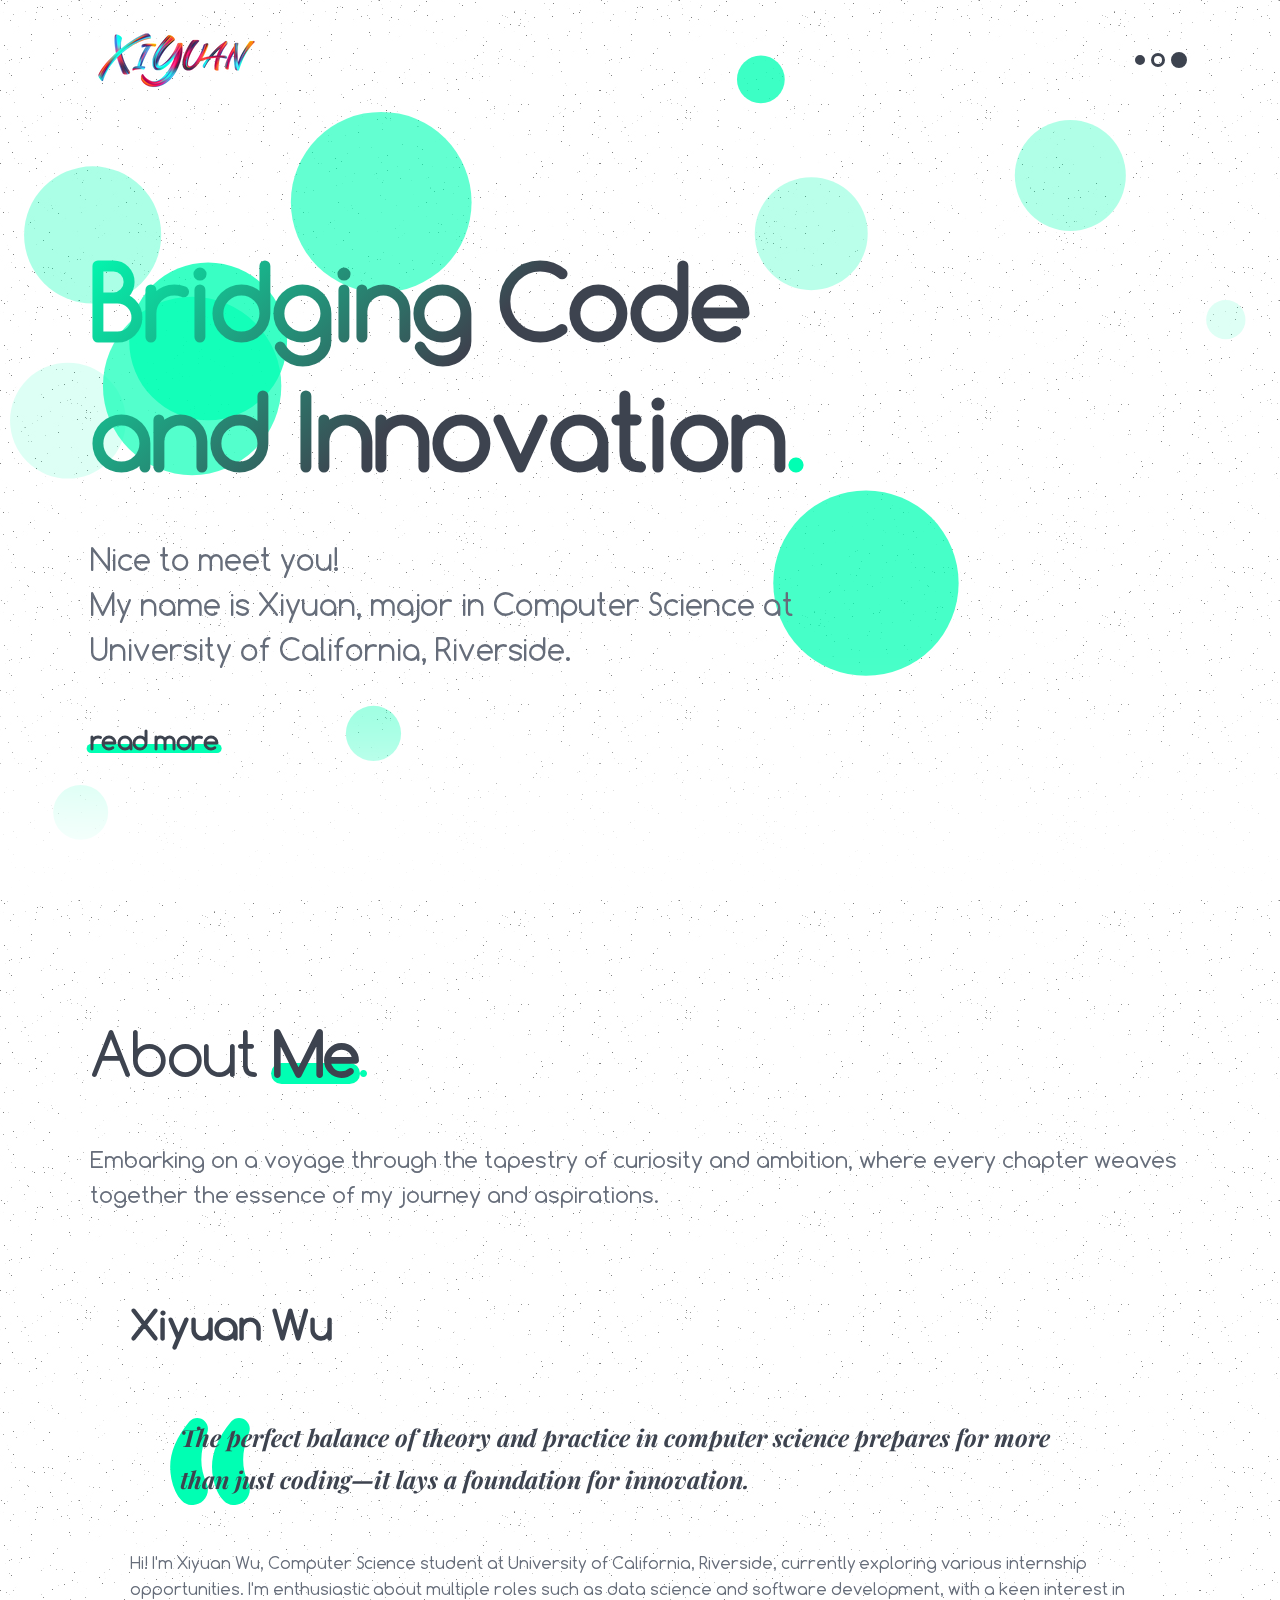
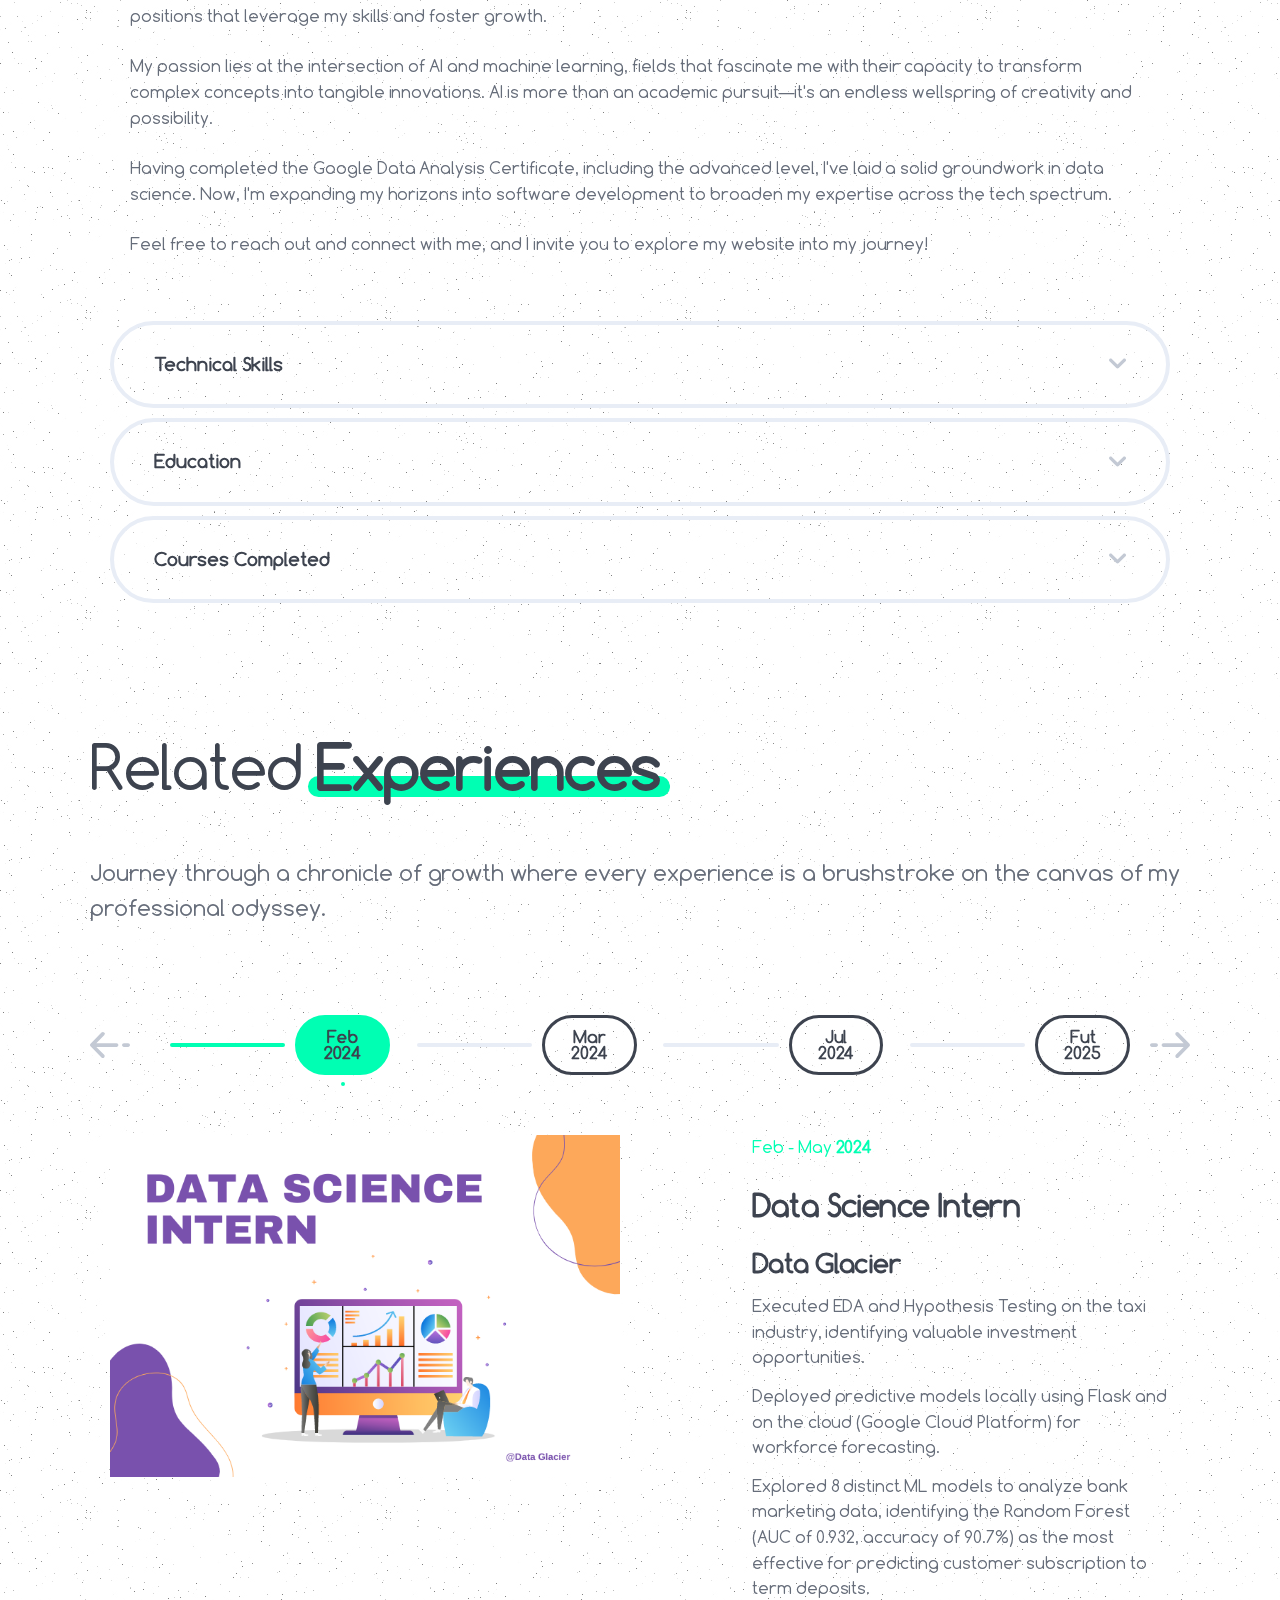
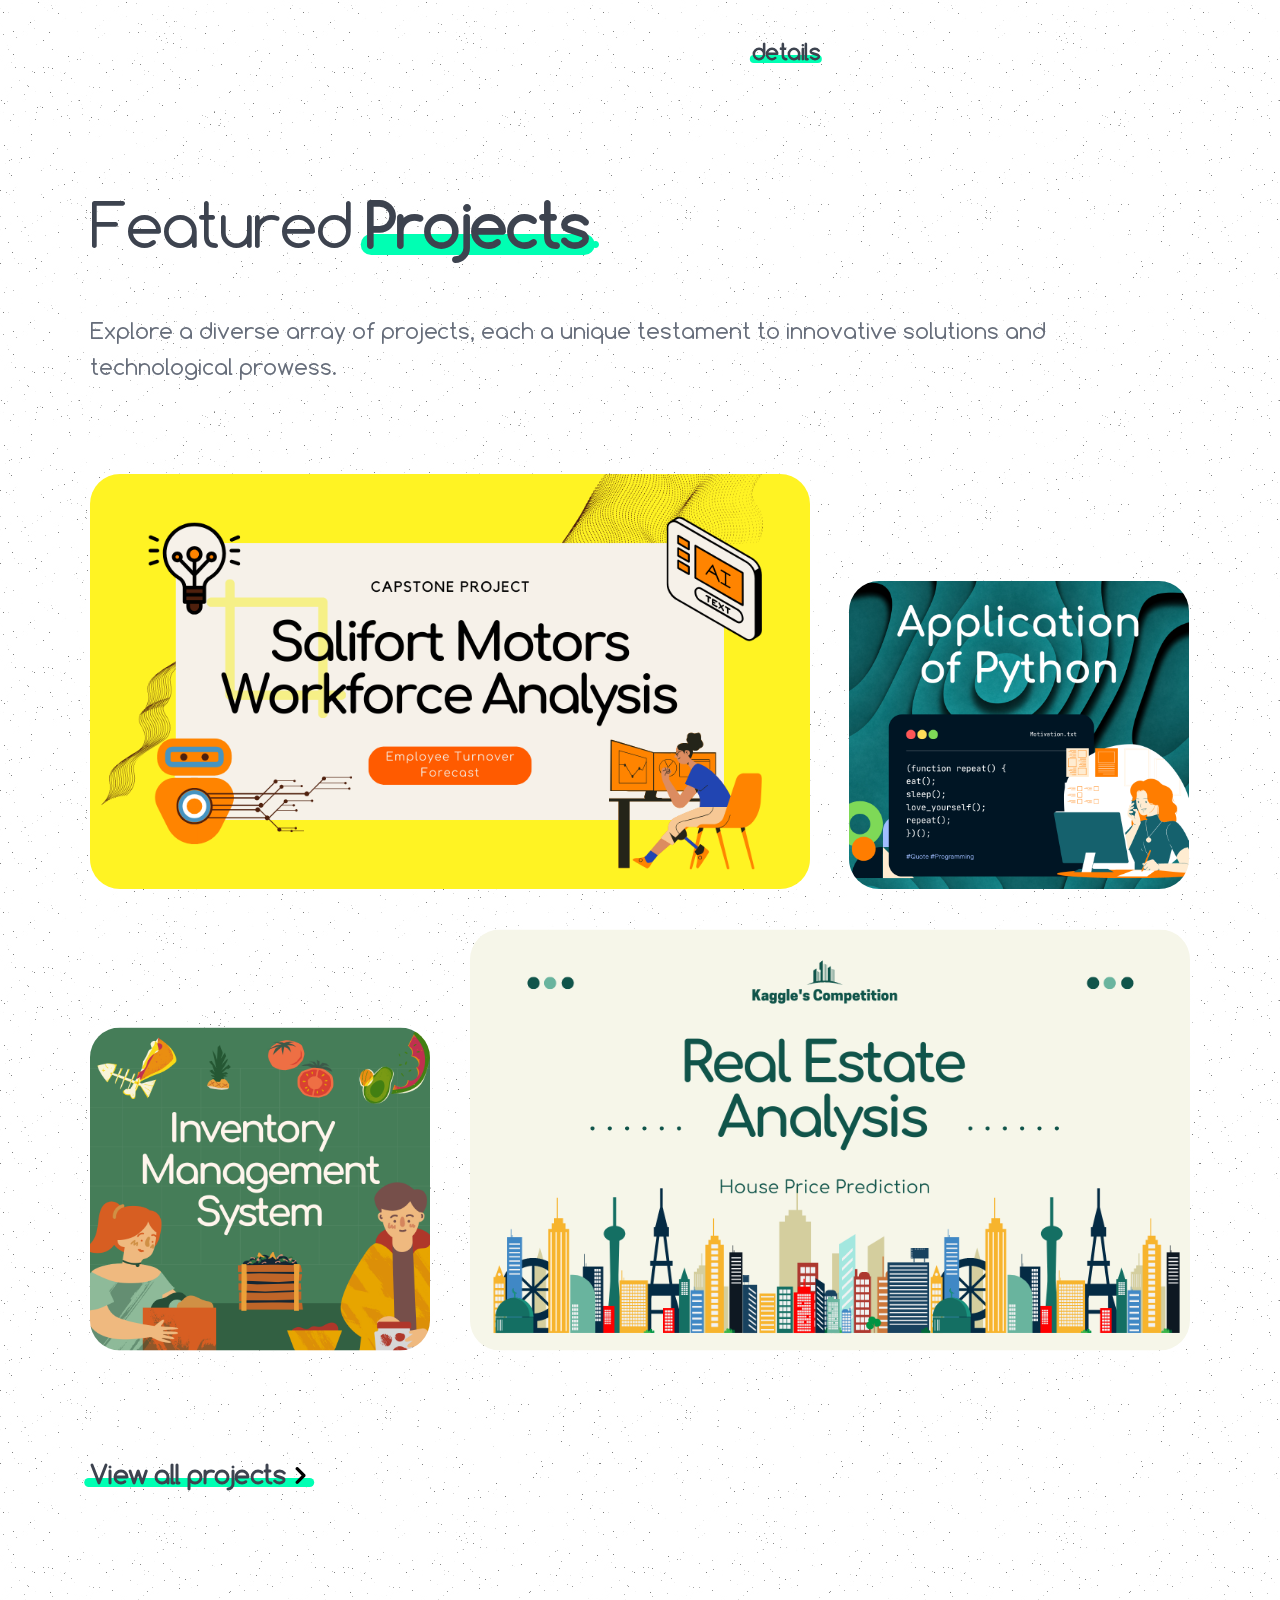
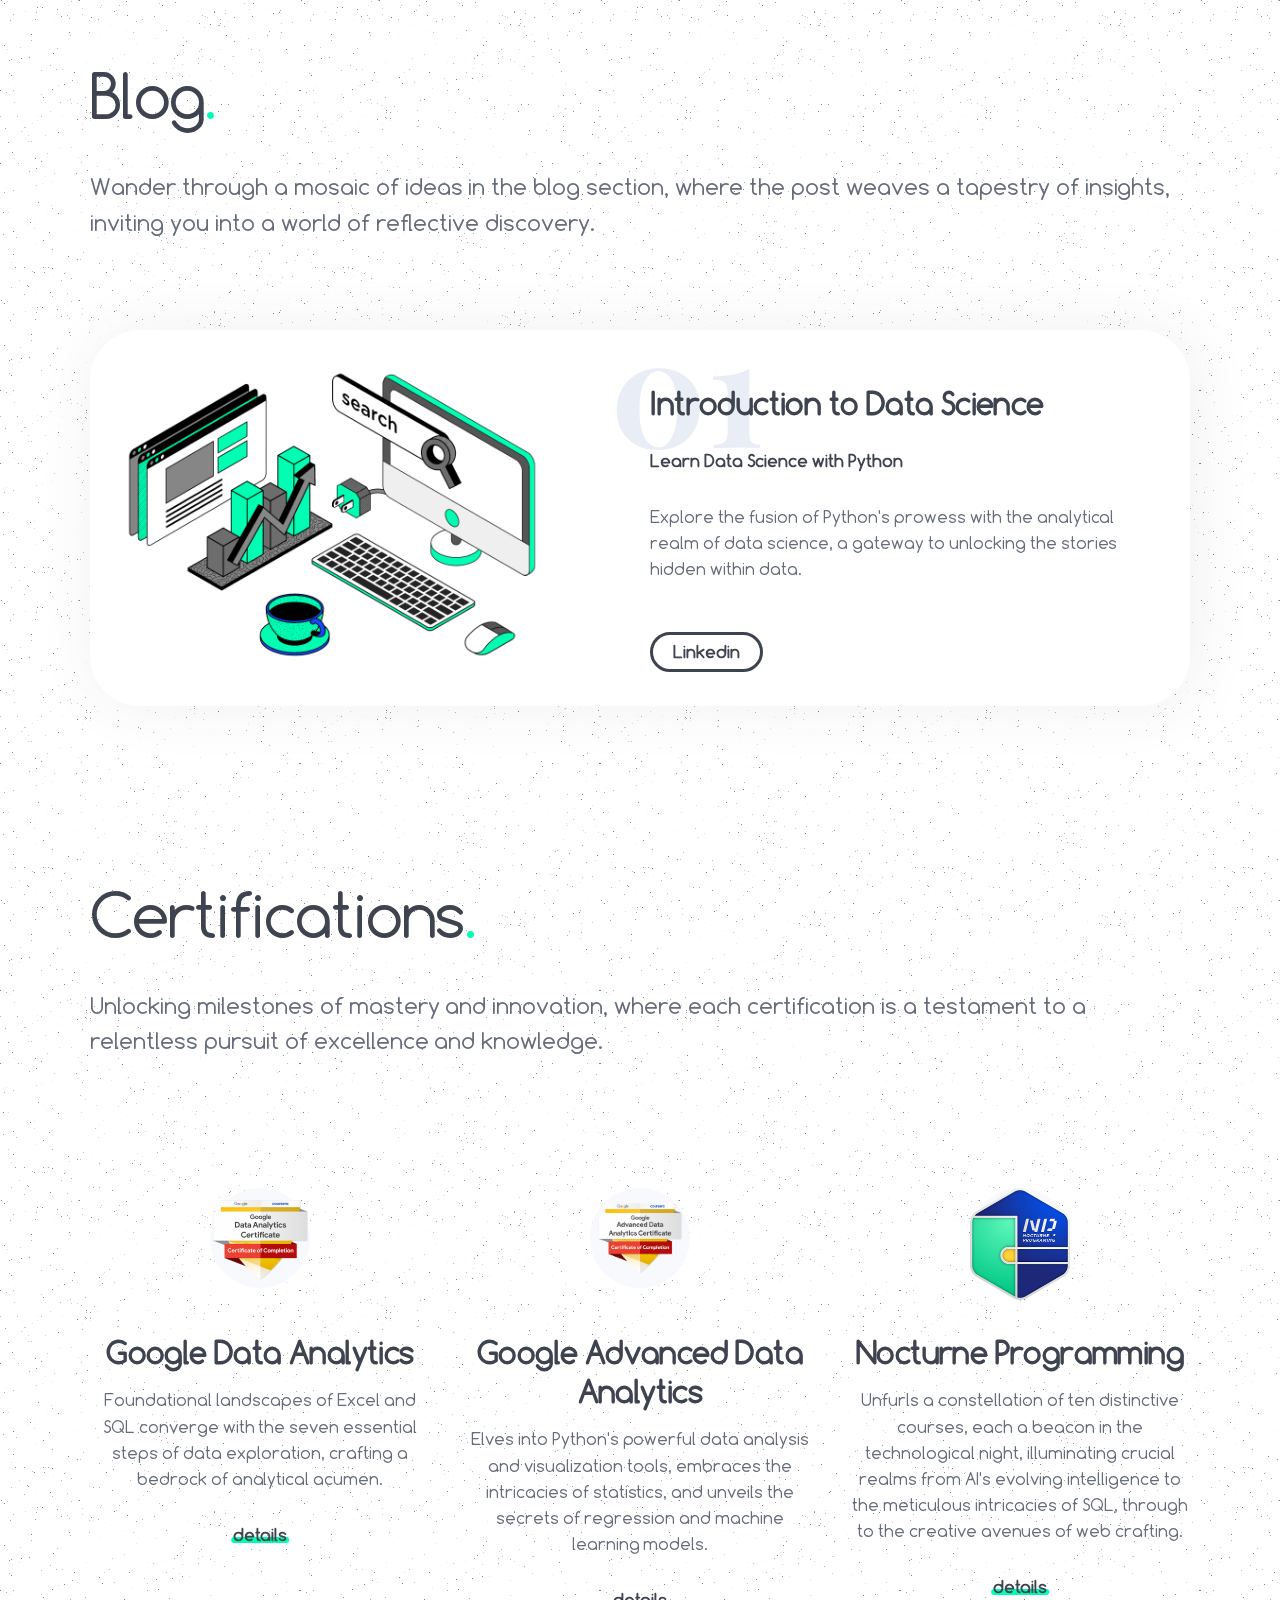
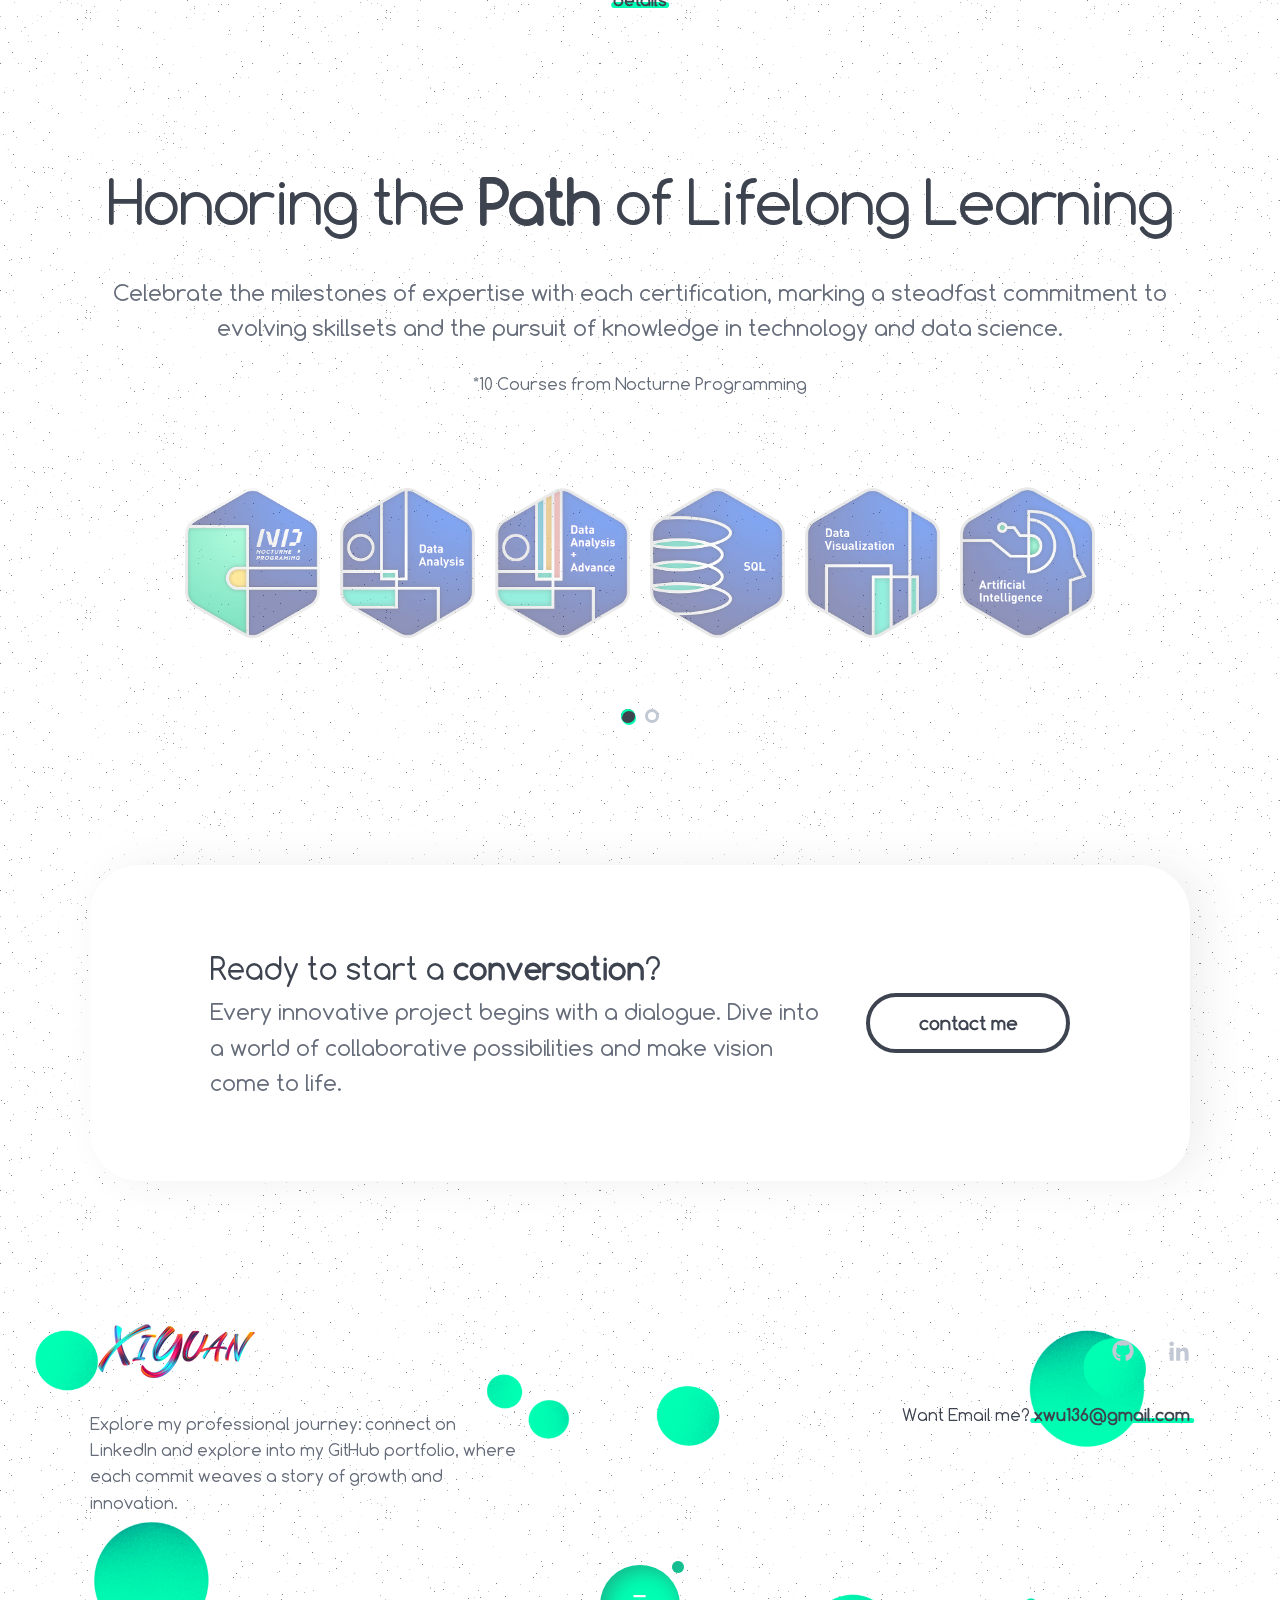
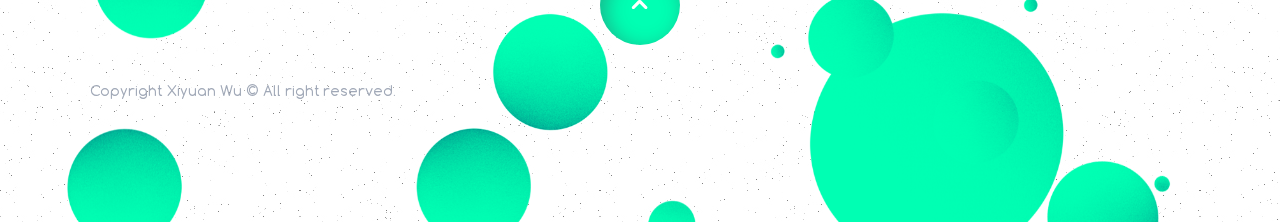
==== commit 0ce4f873: "update info" ====
--- a/index.html
+++ b/index.html
@@ -253,16 +253,16 @@
 								<b>CS010A-B</b> Introduction to Computer Science for Science, Mathematics, and Engineering I-II <br>
 								<b>CS010C</b> Introduction to Data Structures and Algorithms <br>
 								<b>CS061</b> Machine Organization and Assembly Language Programming <br>
-								<b>CS100</b> Software Construction (In Progress) <br>
-								<b>CS120A</b> Logic Design (In Progress) <br>
+								<b>CS100</b> Software Construction <br>
+								<b>CS120A</b> Logic Design <br>
 
 								<h6>Math</h6>
 								<b>MATH009A-C</b> Calculus <br>
 								<b>MATH010A</b> Multivariable Calculus <br>
+								<b>MATH011</b> Introduction to Discrete Structures <br>
 								<b>MATH031</b> Applied Linear Algebra <br>
-								<b>MATH011</b> Introduction to Discrete Structures <br>
+								<b>MATH046</b> Introduction to Ordinary Differential Equations <br>
 								<b>STAT155</b> Probability and Statistics <br>
-								<b>MATH046</b> Introduction to Ordinary Differential Equations (In Progress) <br>
 								
 								<br>
 
@@ -439,7 +439,7 @@
 										<header class="crumina-module crumina-heading heading--h4">
 											<div class="heading-sup-title">Jul - Aug <span class="weight-bold">2024</span>
 											</div>
-											<h4 class="heading-title">Data Science Intern</h4>
+											<h4 class="heading-title">Data Science Research</h4>
 											<h5 class="sub-heading-title">Lawrence Livermore National Laboratory</h5>
 											<div class="heading-text">I'm excited to announce that I'll be joining Lawrence Livermore National Laboratory
 												in the summer of 2024 to engage in data science research and challenges!</div>
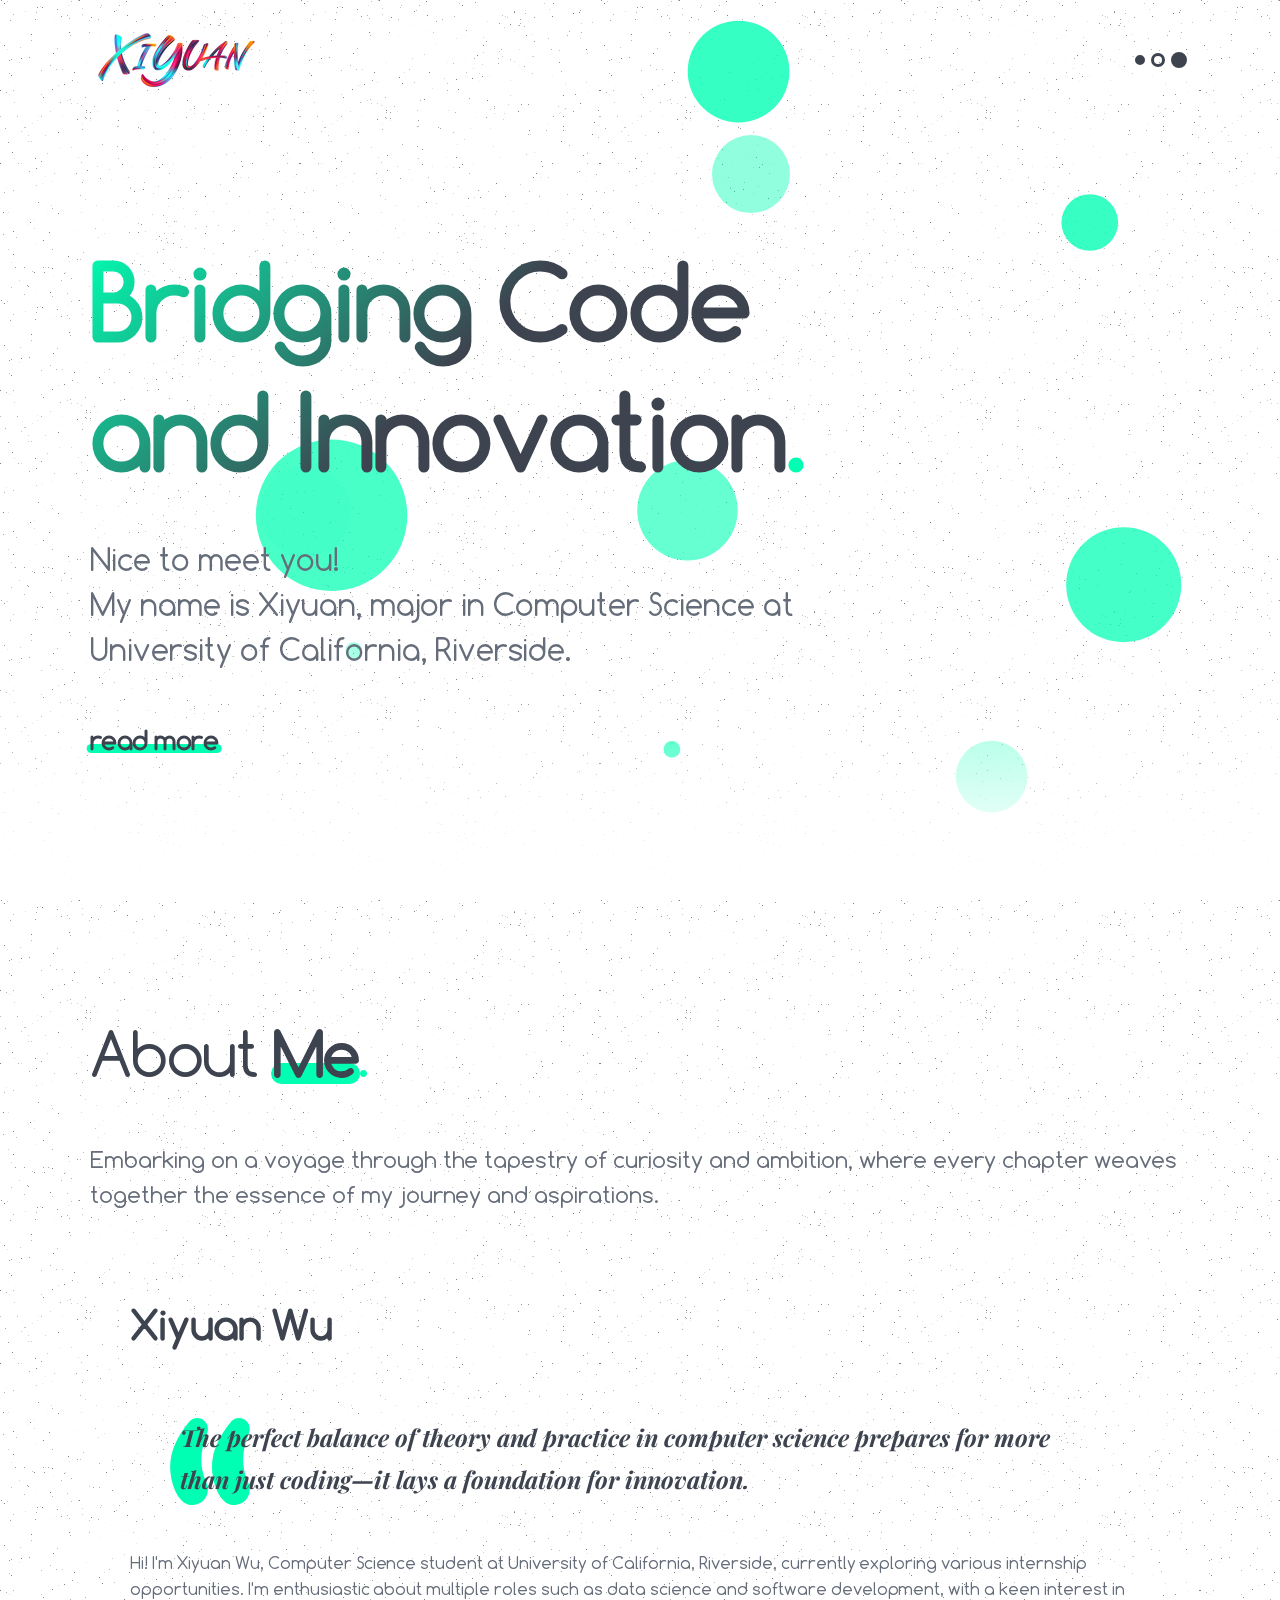
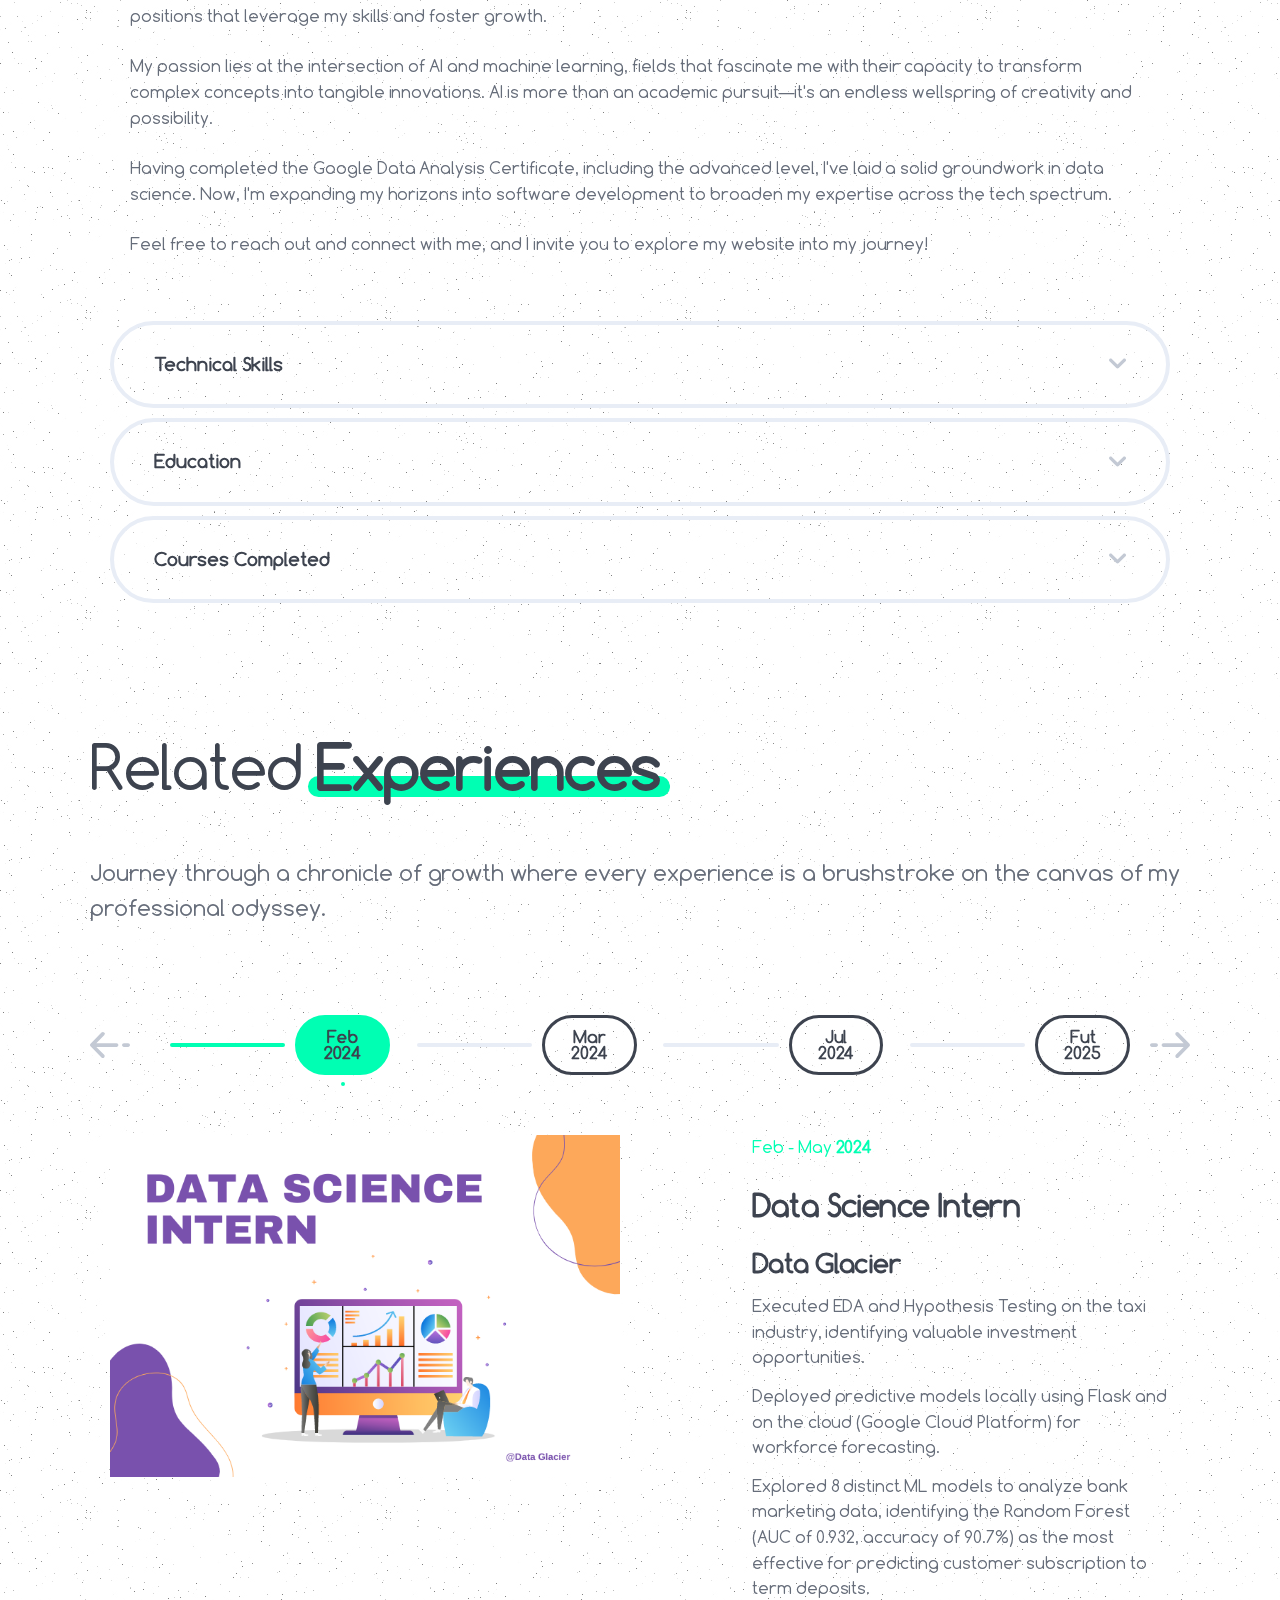
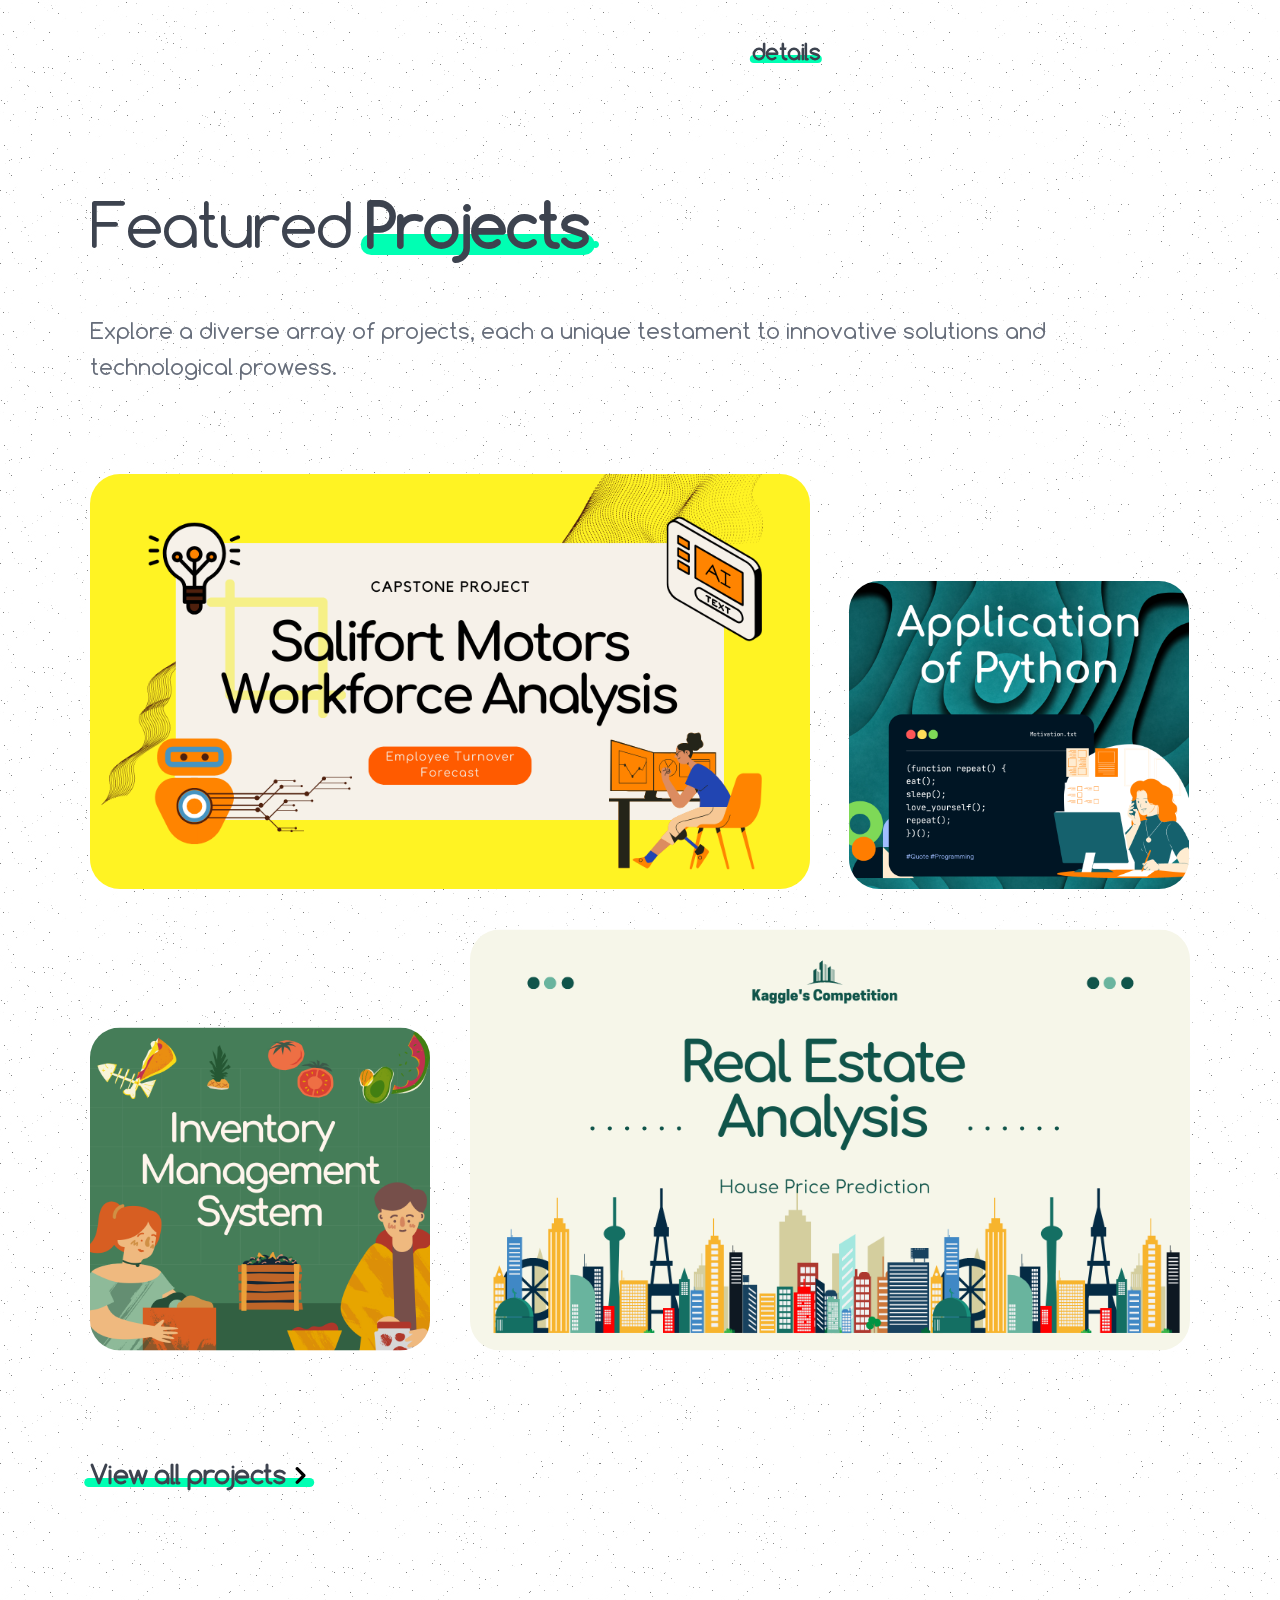
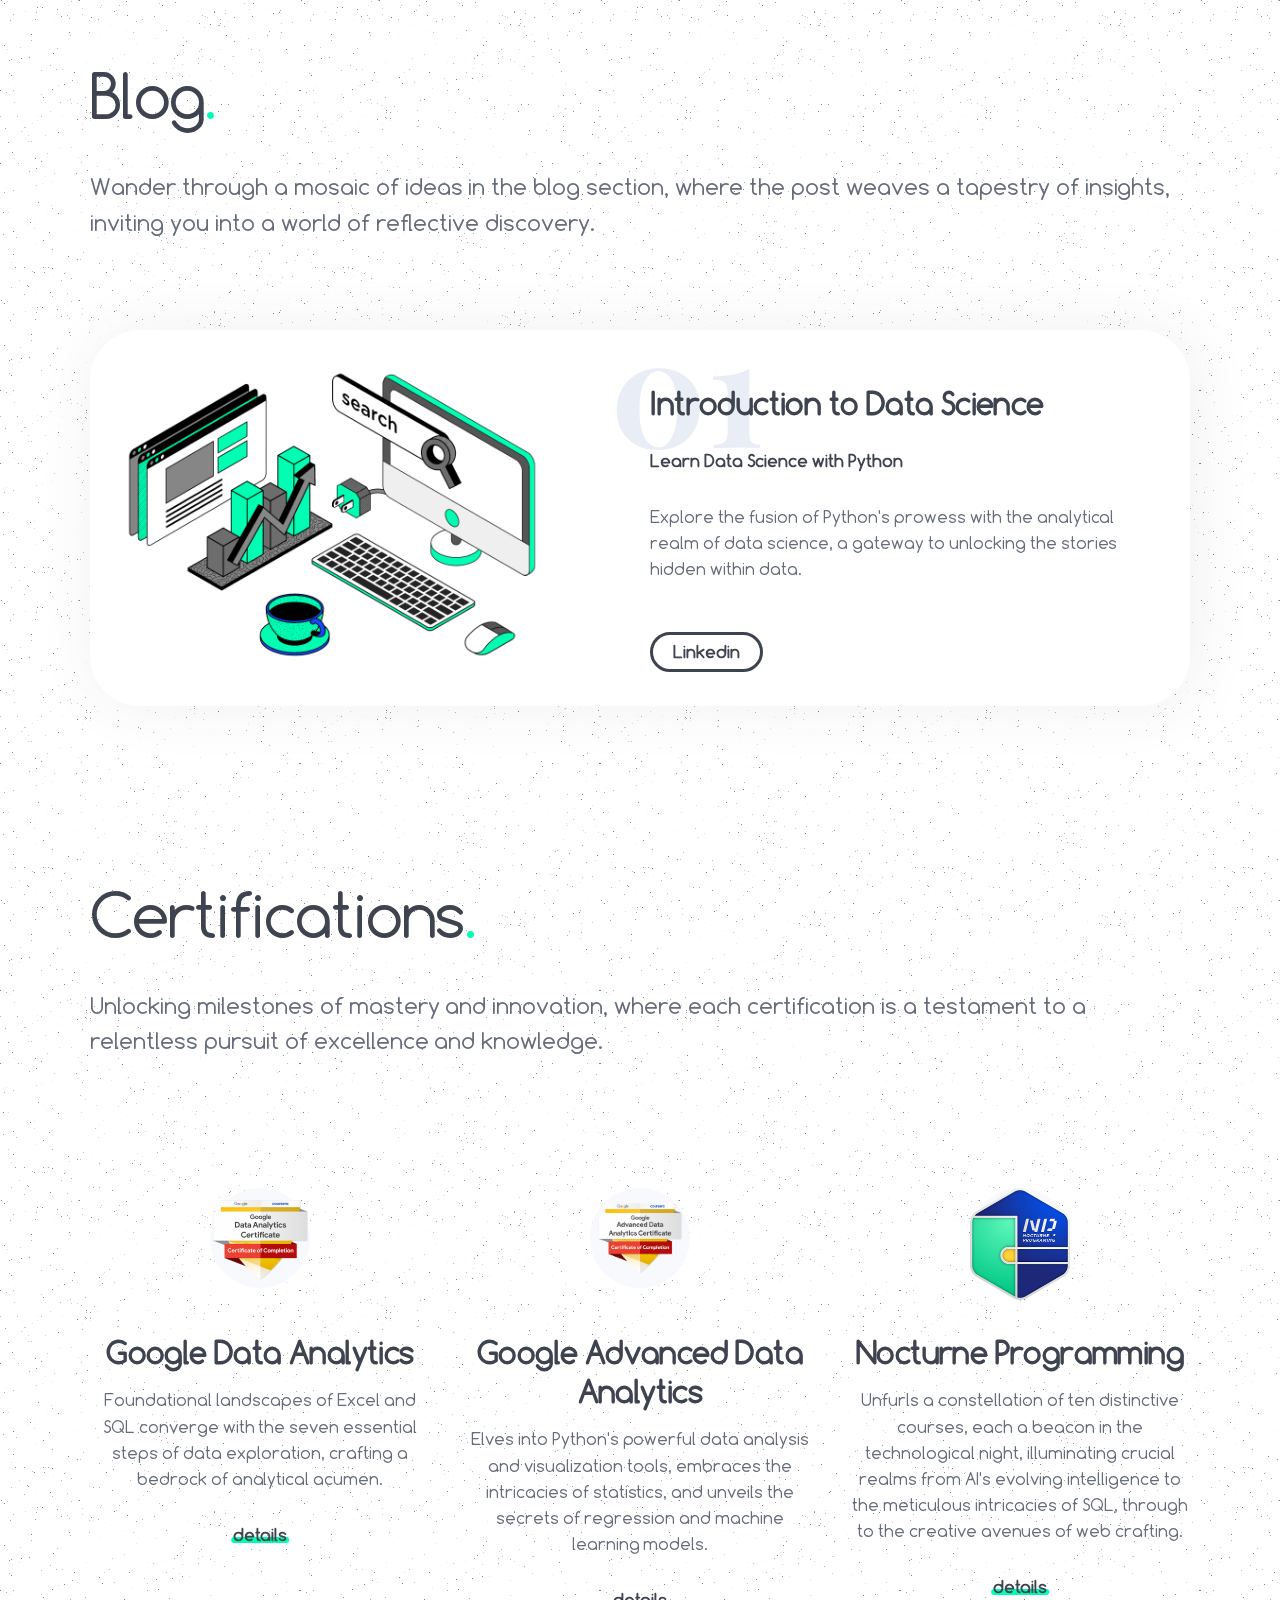
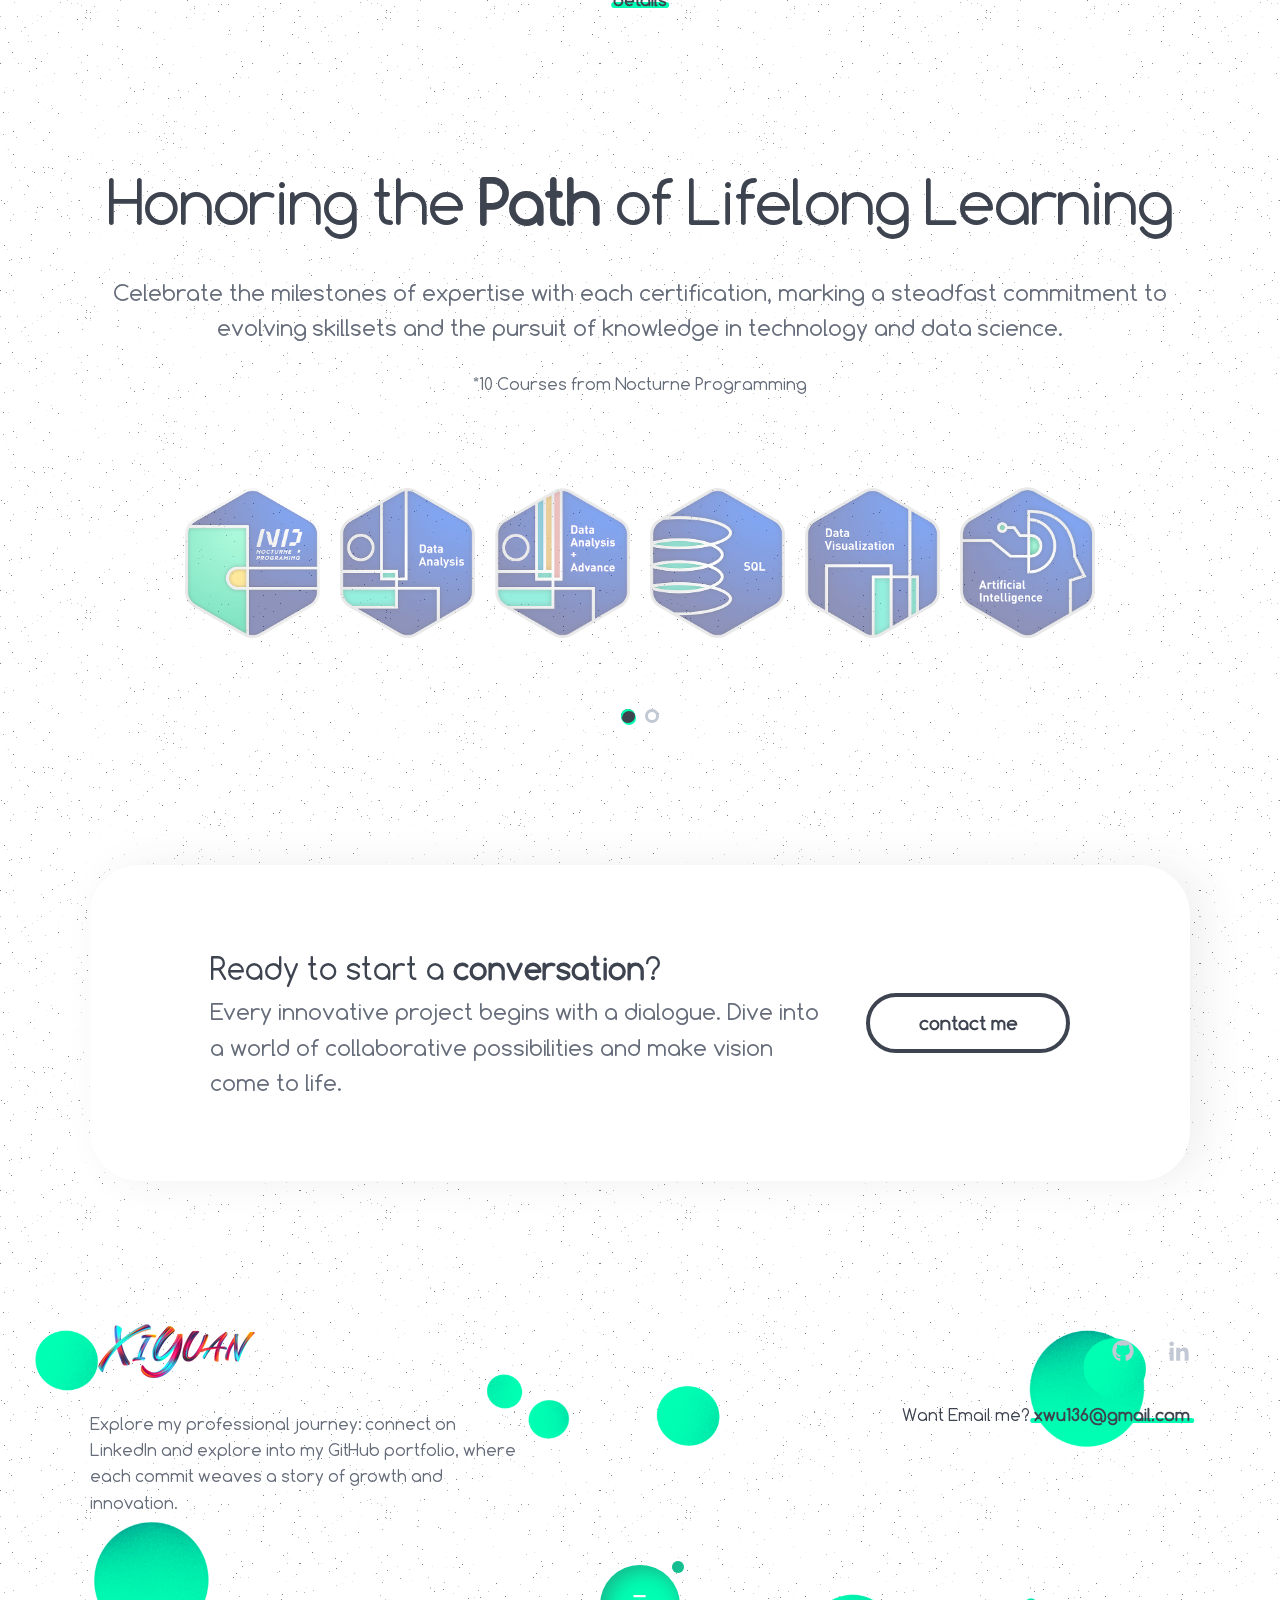
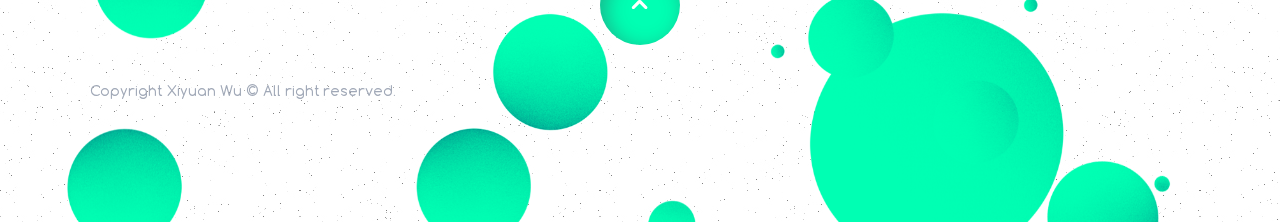
==== commit bcf62610: "small change" ====
--- a/index.html
+++ b/index.html
@@ -231,7 +231,7 @@
 						<div id="toggle2" class="panel-collapse collapse" aria-expanded="false" role="tree">
 							<div class="panel-info">
 								<h6>University of California, Riverside</h6>
-								<strong style="color:#00ffb3">Step 2022 - June 2026</strong> <br>
+								<strong style="color:#00ffb3">Sept 2022 - June 2026</strong> <br>
 								<strong><i>Bachelor of Science</i> in Computer Science</strong> <br>
 							</div>
 						</div>
@@ -367,7 +367,7 @@
 
 							<div class="swiper-wrapper">
 
-								<!-- experience 1 -->
+								<!-- experience 1 data glacier-->
 								<div class="swiper-slide">
 									<div class="col-lg-6 col-md-12 col-sm-12 col-xs-12">
 										<div class="time-line-thumb">
@@ -398,7 +398,7 @@
 									</div>
 								</div>
 
-								<!-- experience 2 -->
+								<!-- experience 2 acm@ucr-->
 								<div class="swiper-slide">
 									<div class="col-lg-6 col-md-12 col-sm-12 col-xs-12">
 										<div class="time-line-thumb">
@@ -413,7 +413,7 @@
 											<h4 class="heading-title">Web Developer</h4>
 											<h5 class="sub-heading-title">ACM UCR</h5>
 											<div class="heading-text">Collaborate within a vibrant collective to disseminate and share information effectively.</div>
-											<div class="heading-text">Current project: Art Factory</div>
+											<div class="heading-text">Project Completed: Art Factory</div>
 										</header>
 
 										<!-- botton -->
@@ -427,11 +427,11 @@
 									</div>
 								</div>
 
-								<!-- experience 3 -->
+								<!-- experience 3 llnl-->
 								<div class="swiper-slide">
 									<div class="col-lg-6 col-md-12 col-sm-12 col-xs-12">
 										<div class="time-line-thumb">
-											<img src="./image/Experiences/Coming Soon 719x482.png" alt="photo">
+											<img src="./image/Experiences/Data Science LLNL 719x842.png" alt="photo">
 										</div>
 									</div>
 									<div class="col-lg-5 col-lg-offset-1 col-md-12 col-sm-12 col-sm-offset-0 col-xs-12">
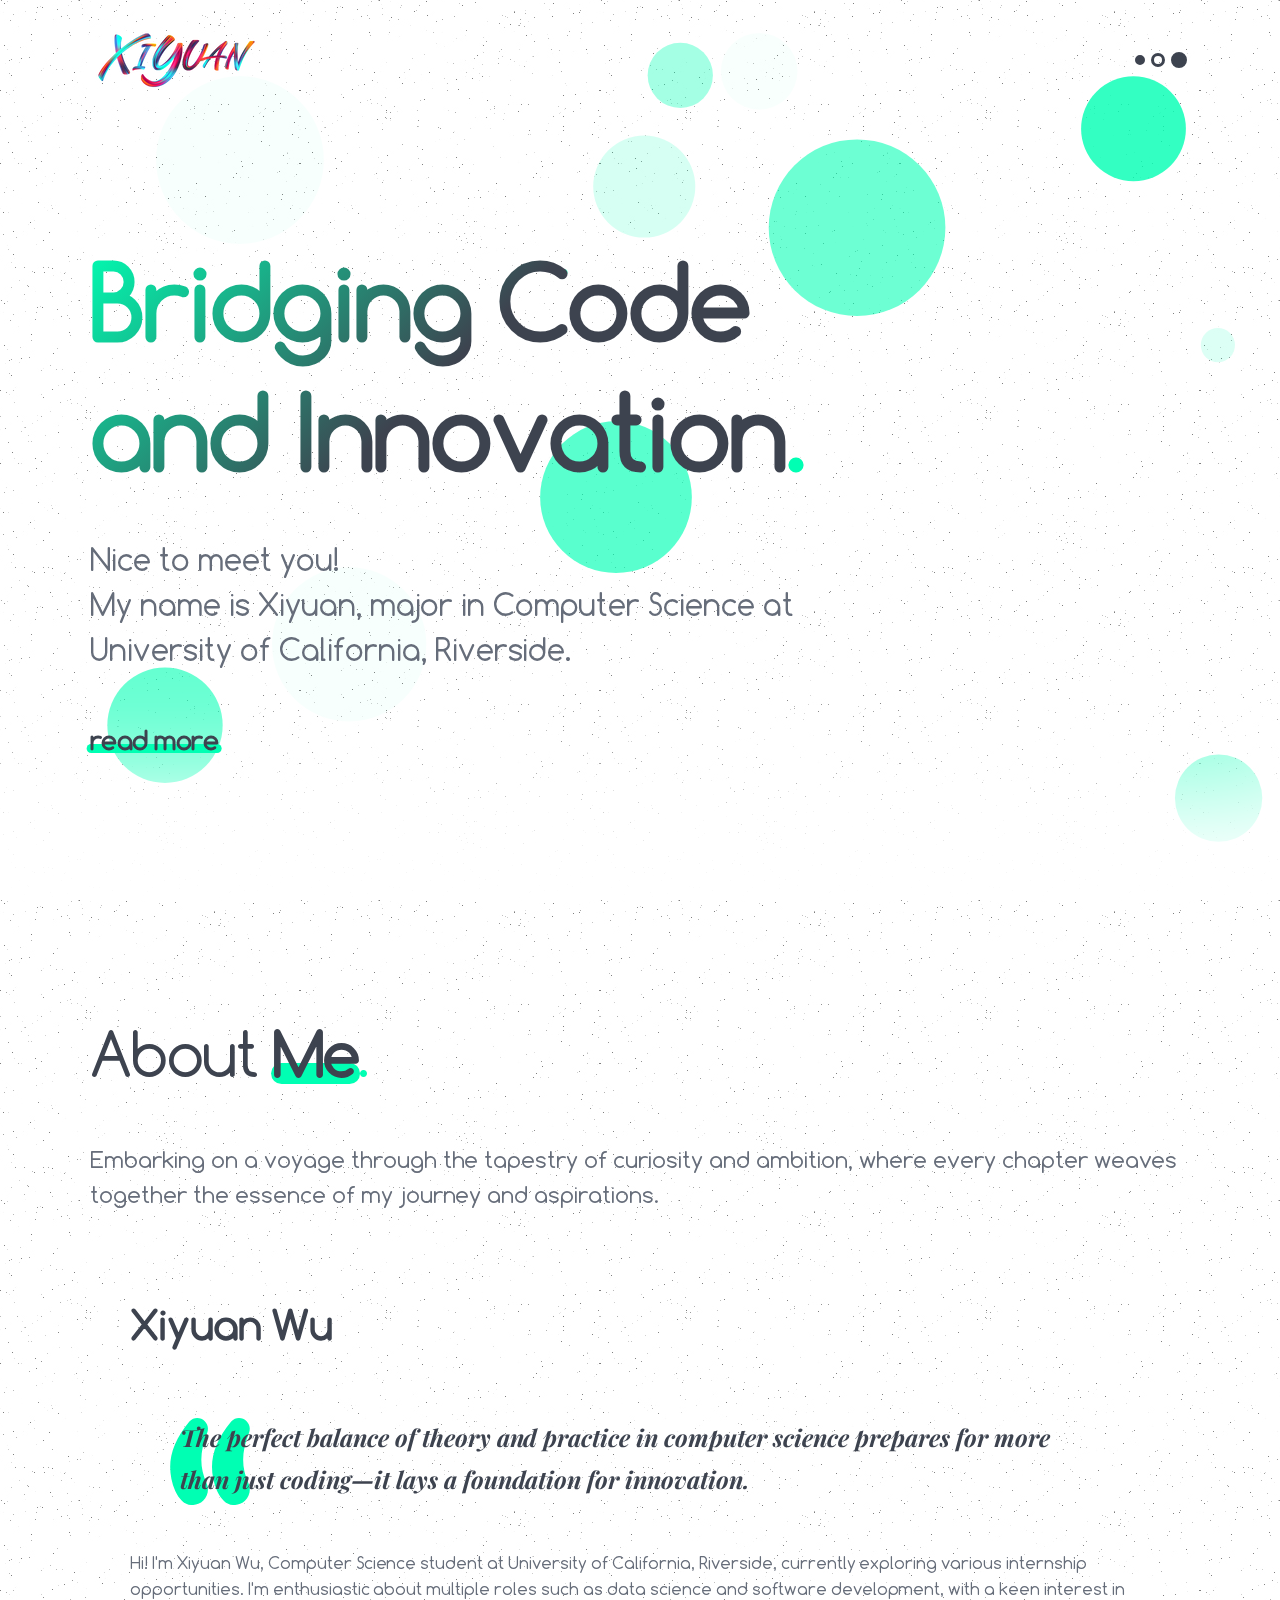
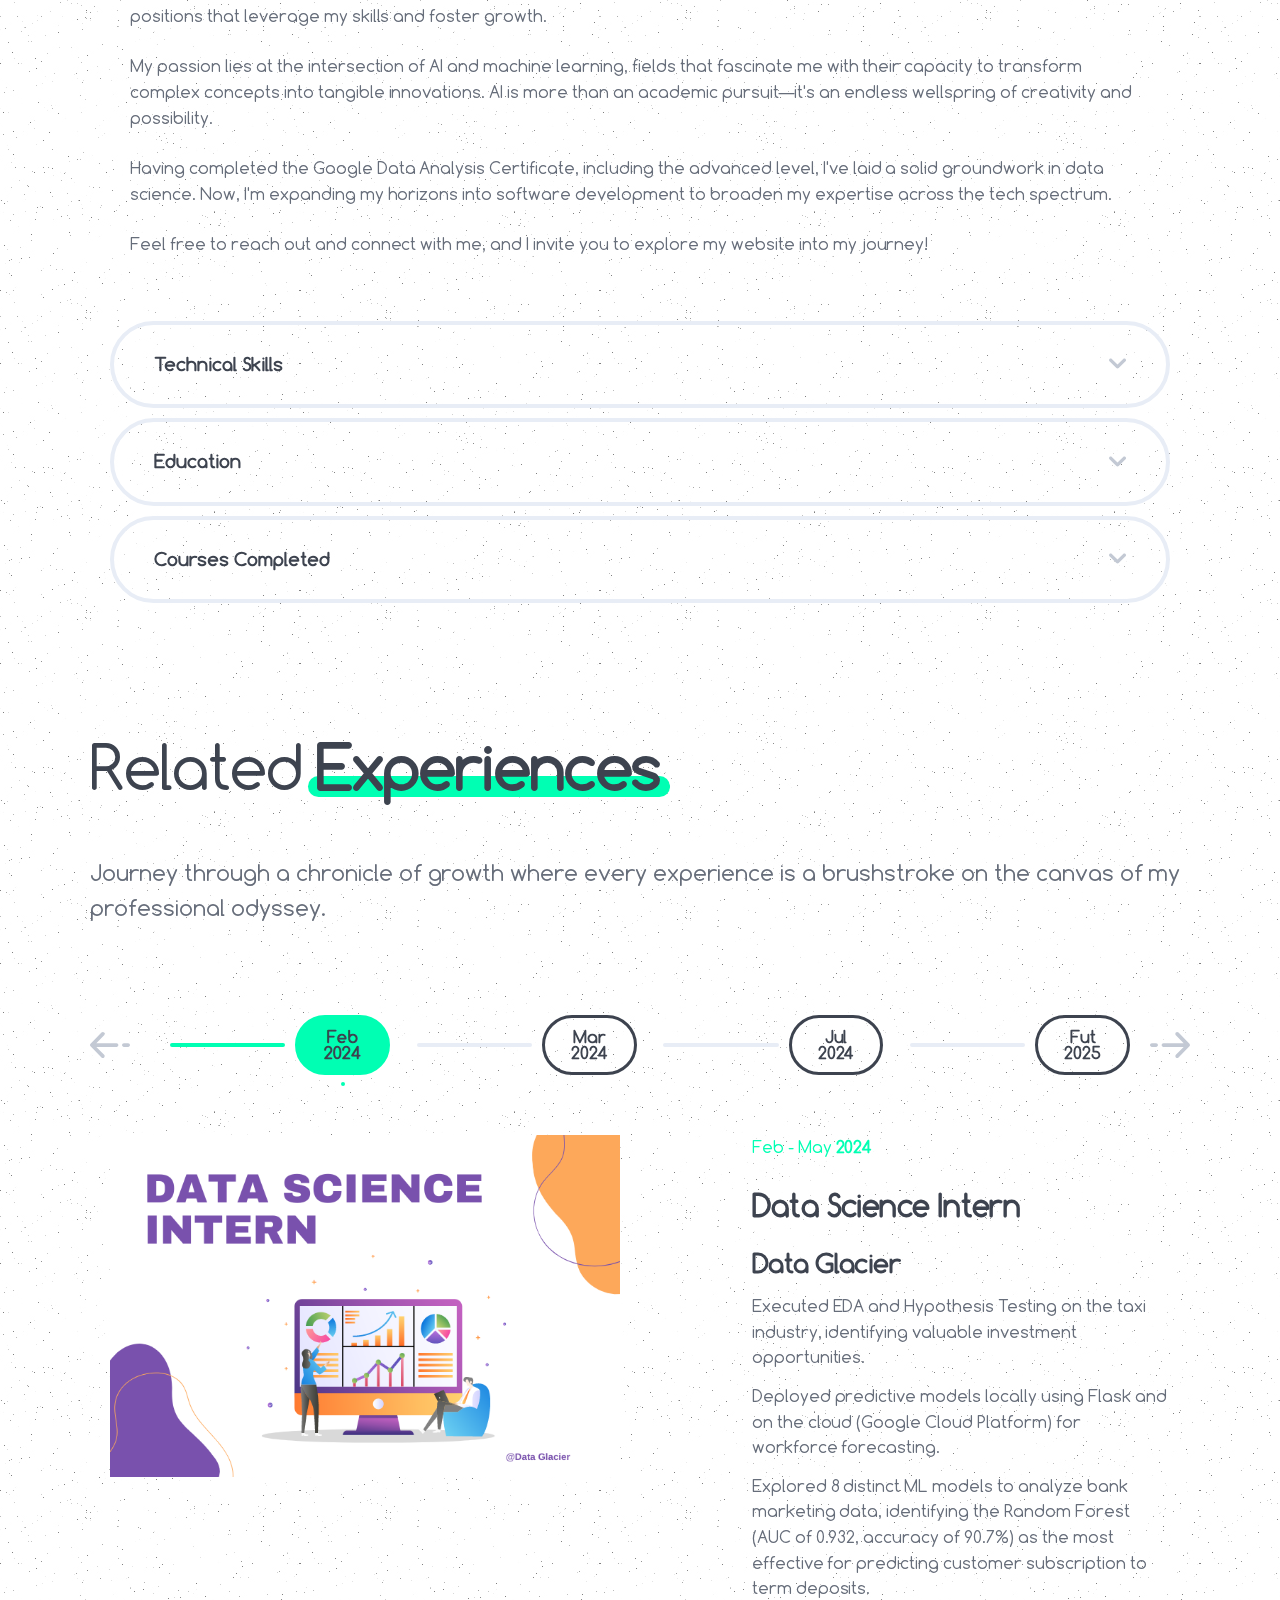
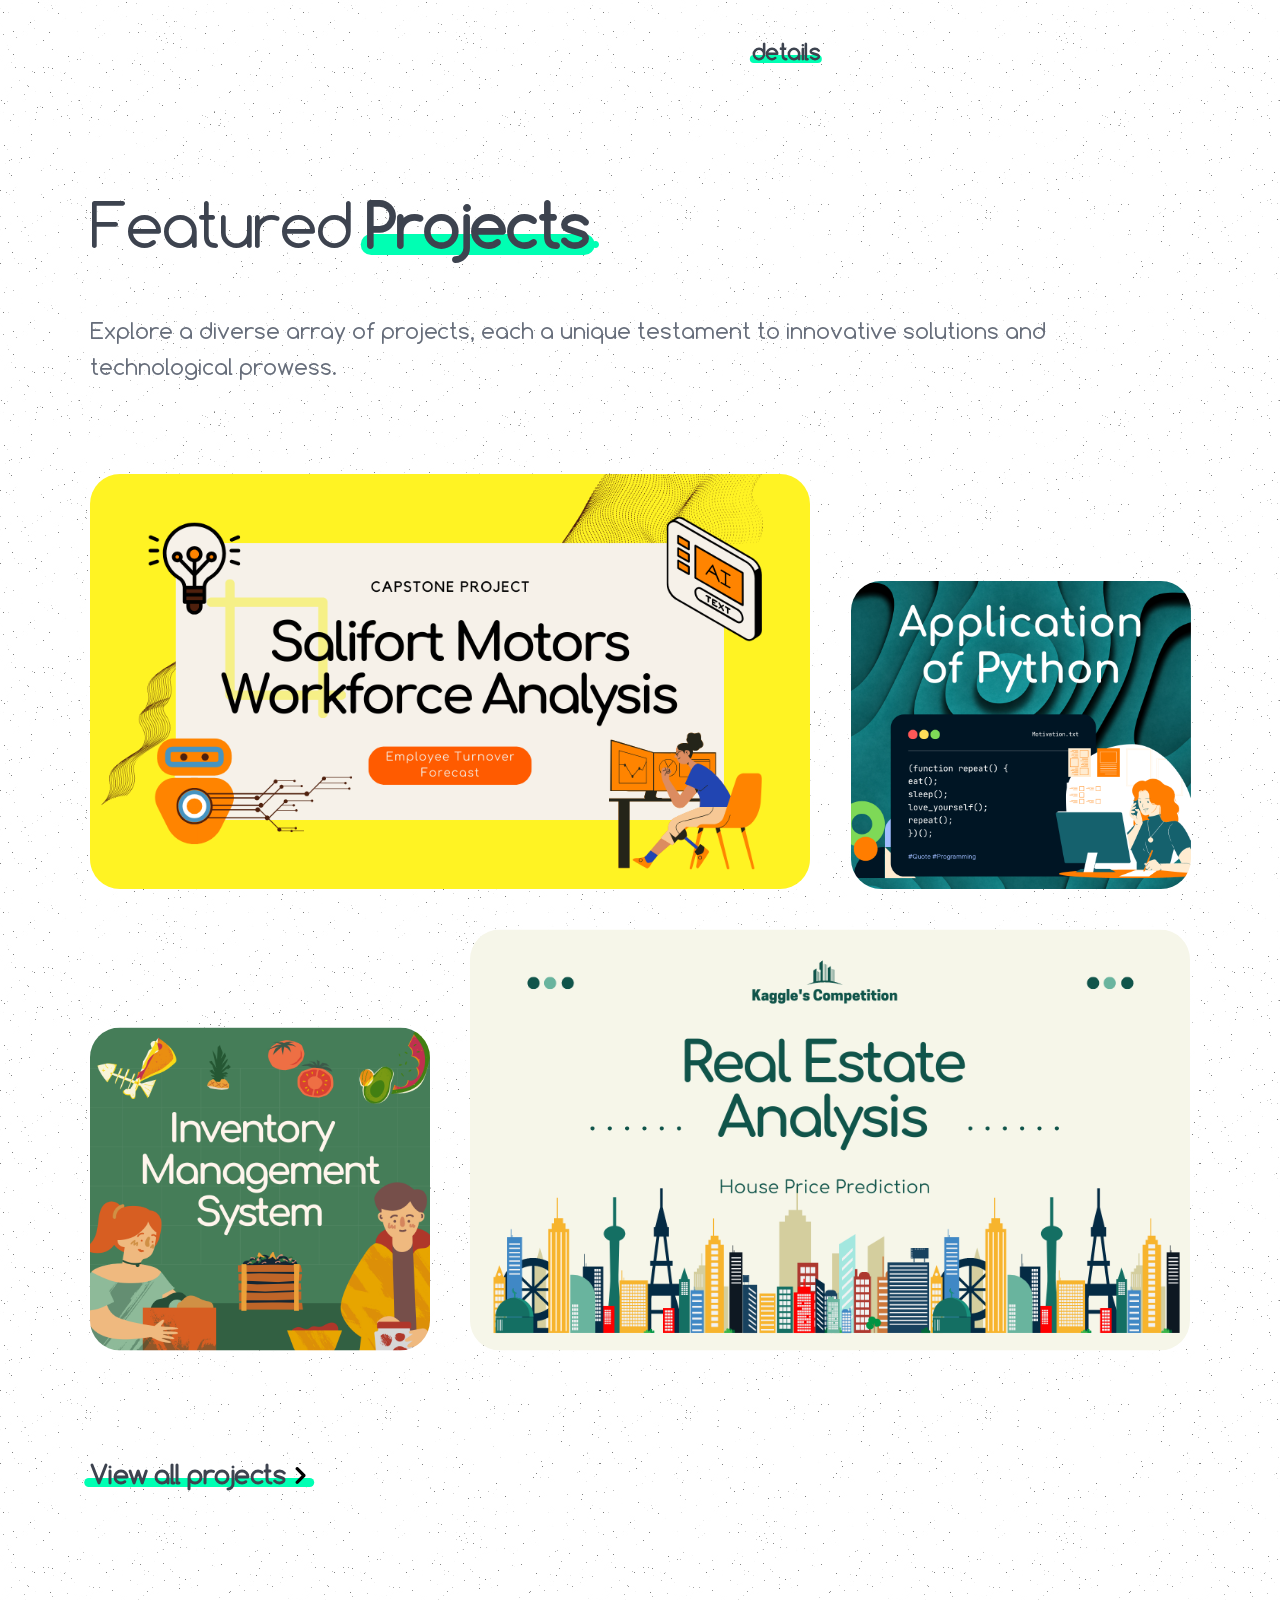
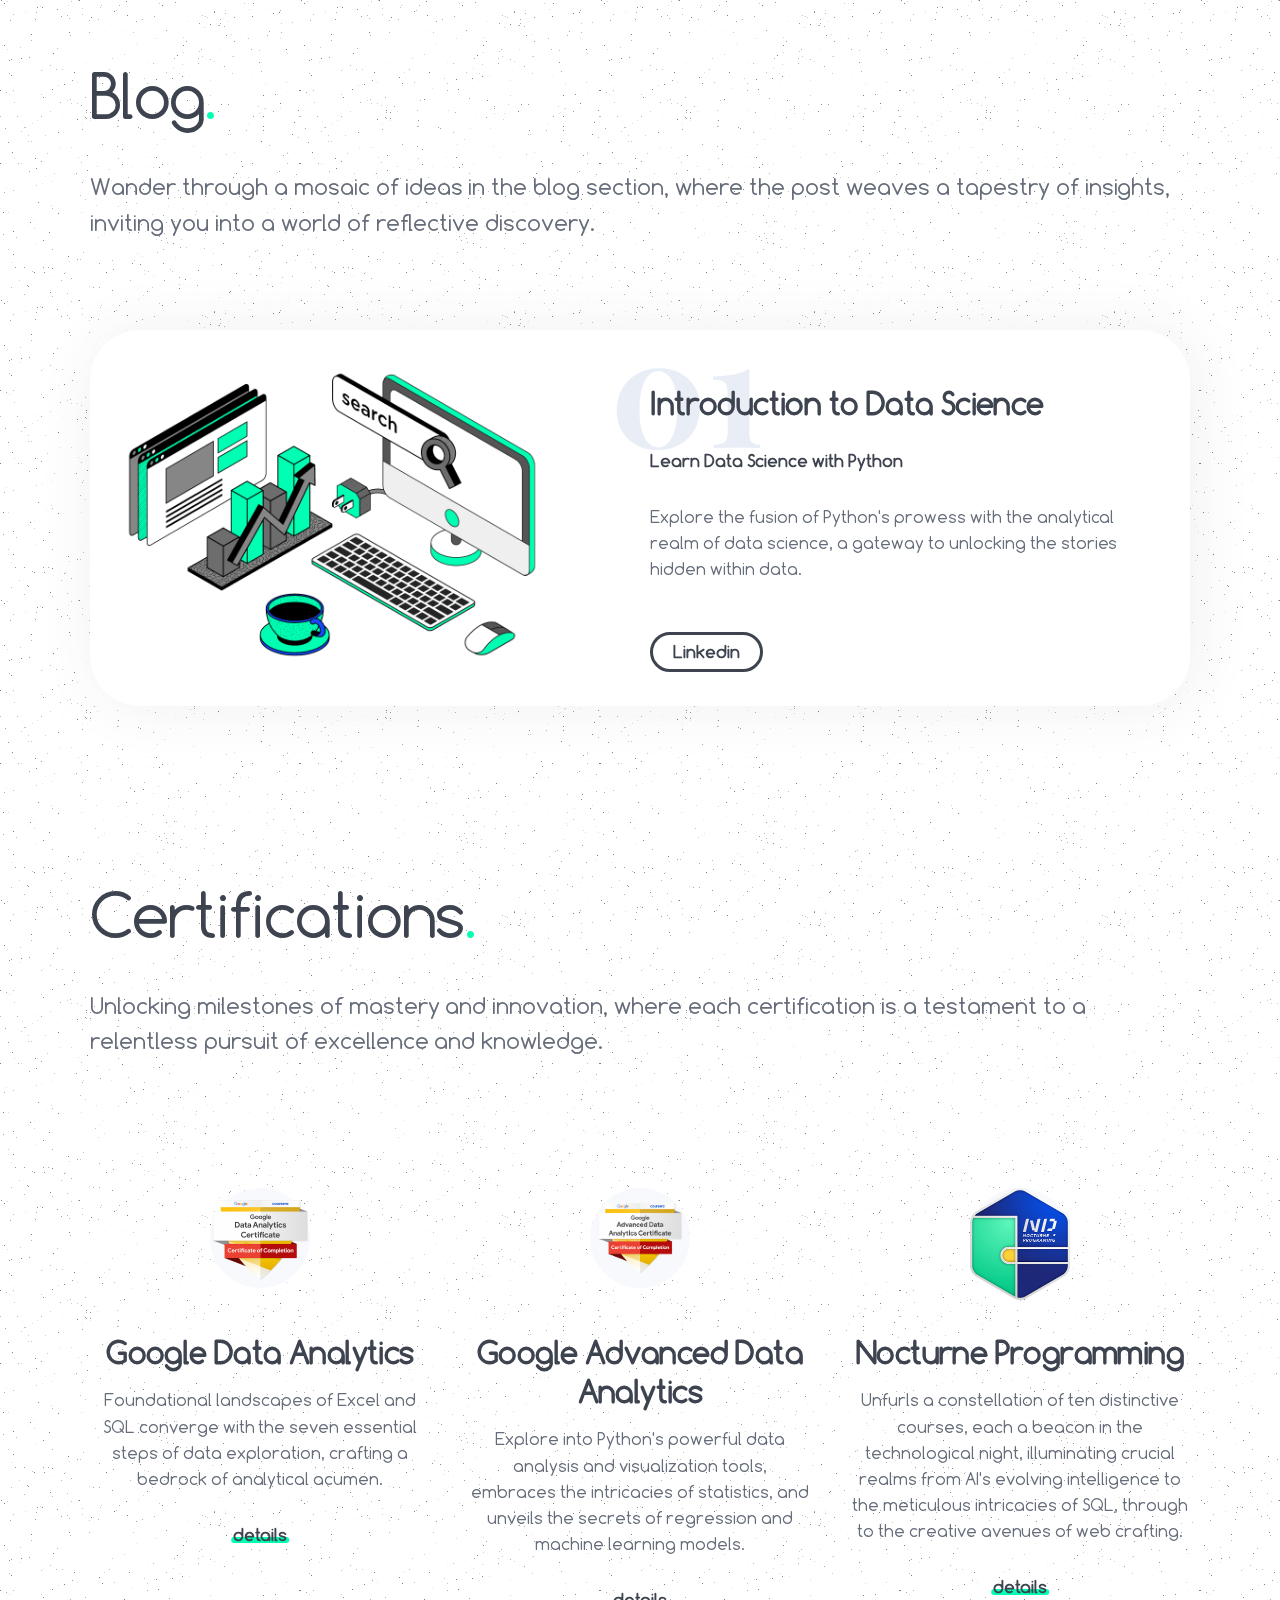
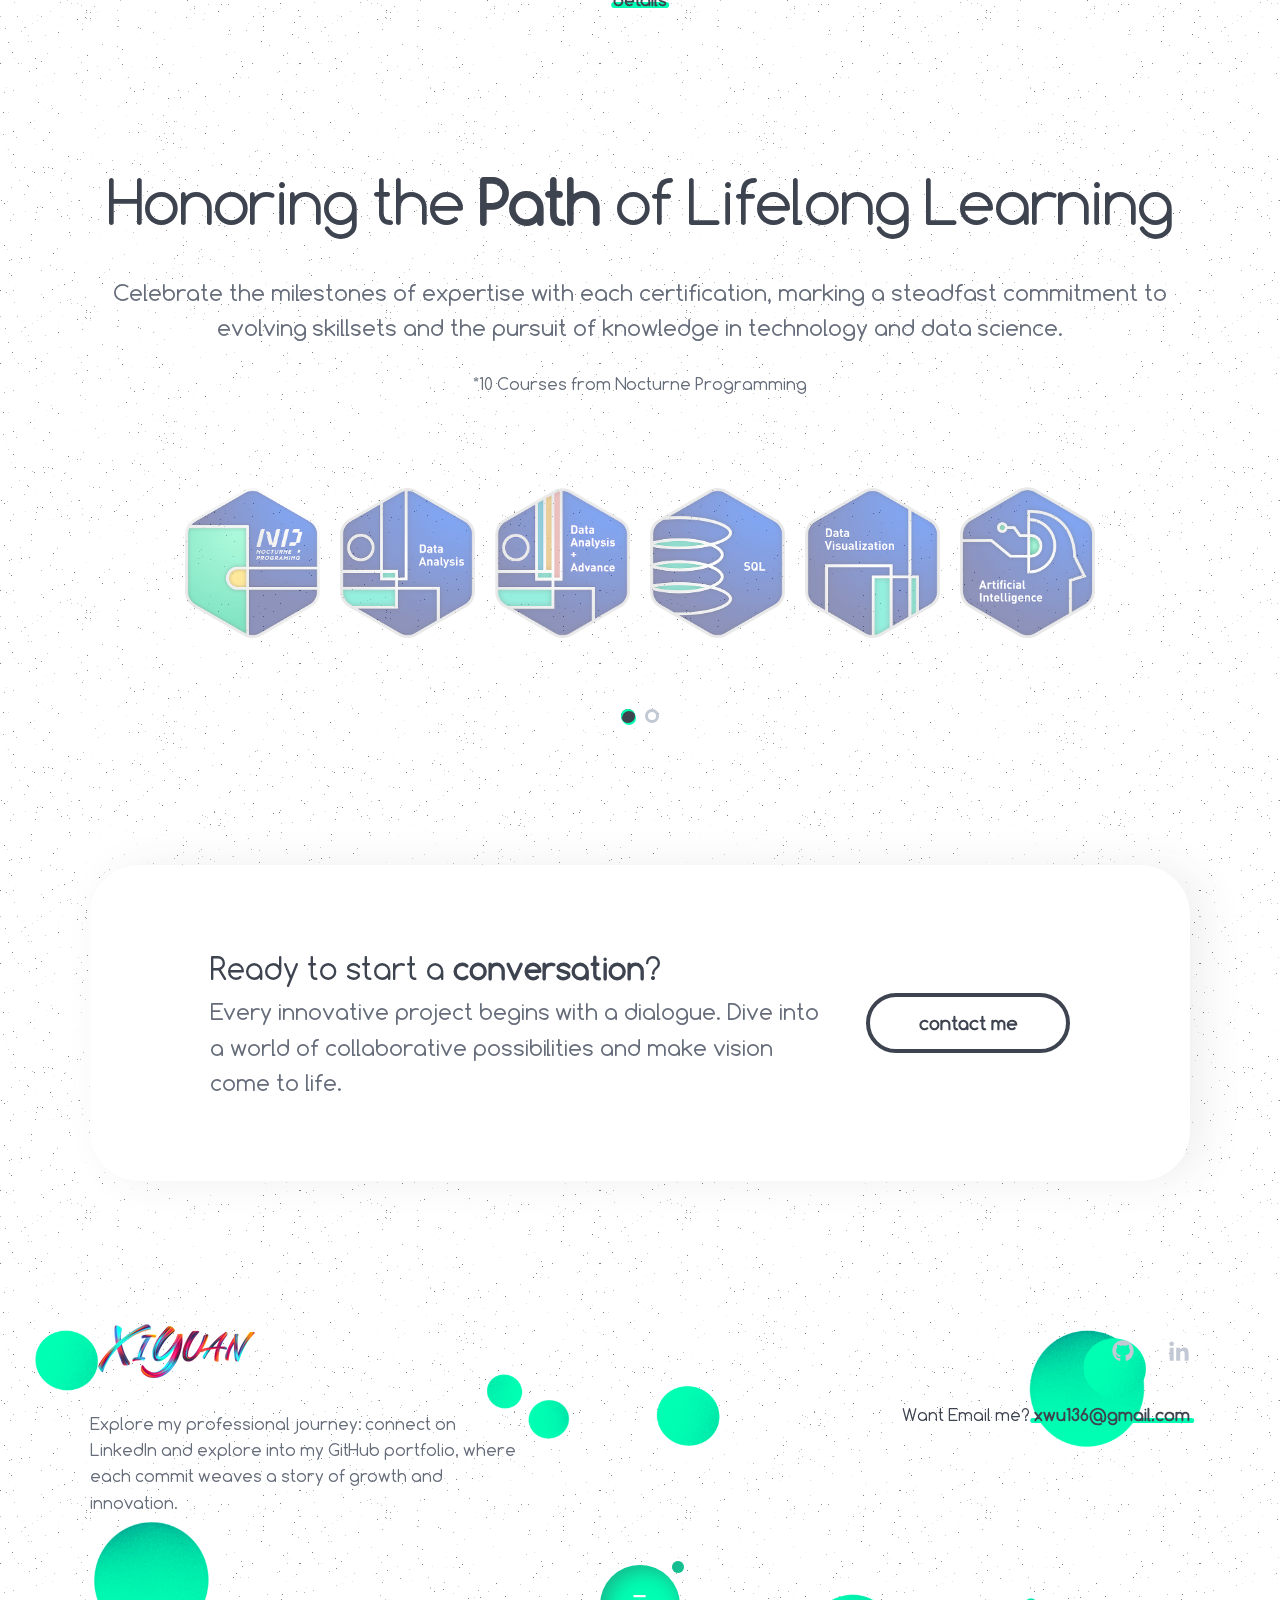
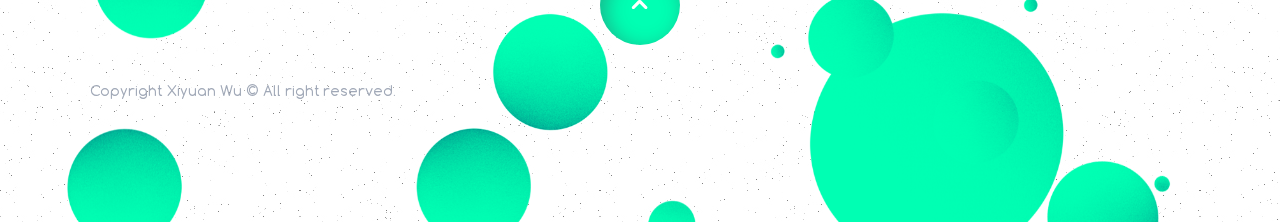
==== commit a322de1d: "add llnl page" ====
--- a/index.html
+++ b/index.html
@@ -51,7 +51,7 @@
 <!-- Overlay Menu -->
 
 <div class="overlay-menu-wrap overlay-menu--style2" id="overlay-menu">
-	<a class="popup-close js-open-aside overlay-menu-item a" href="">
+	<a class="popup-close js-open-aside overlay-menu-item" href="">
 		<svg class="woox-icon icon-close"><use xlink:href="#icon-close"></use></svg>
 	</a>
 	<div class="perfect-scroll">
@@ -209,7 +209,7 @@
 								<b>Analytic Skills</b>: Data-driven Decision Making, Spreadsheet, Data Processing, Data Analysis, Data Visualization (Tableau),
 								Statistical Analysis (Hypothesis testing); <br>
 								<b>Machine Learning</b>: Regression Analysis (Linear & Logistic), Modeling (Decision Tree, Random Forest, GBM, XGBoost, SVM,
-								KNN, LightGBM, K-Means), Natural Language Processing (NLP), Model Deployment; <br>
+								KNN, LightGBM, K-Means), Natural Language Processing (NLP), Neural Network (CNN, LSTM), Model Deployment; <br>
 
 								<h6>Software Development</h6>
 								<b>Developer Tools</b>: VS Code, Git/Github, Make/CMake; <br>
@@ -448,7 +448,7 @@
 										<!-- botton -->
 										<div class="row medium-padding30">
 											<div class="col-lg-12 col-md-12 col-sm-12 col-xs-12">
-												<a href="./404_error.html" class="h6 link--with-decoration">details</a>
+												<a href="./experience_llnl.html" class="h6 link--with-decoration">details</a>
 											</div>
 										</div>
 
@@ -664,7 +664,7 @@
 						</div>
 						<div class="info-box-content">
 							<h4 class="info-box-title">Google Advanced Data Analytics</h4>
-							<p class="info-box-text">Elves into Python's powerful data analysis and visualization tools, 
+							<p class="info-box-text">Explore into Python's powerful data analysis and visualization tools, 
 								embraces the intricacies of statistics, and unveils the secrets of regression and machine learning models.
 							</p>
 							<a href="https://www.coursera.org/account/accomplishments/specialization/AU9F7P49C5M5" class="link--with-decoration">details</a>
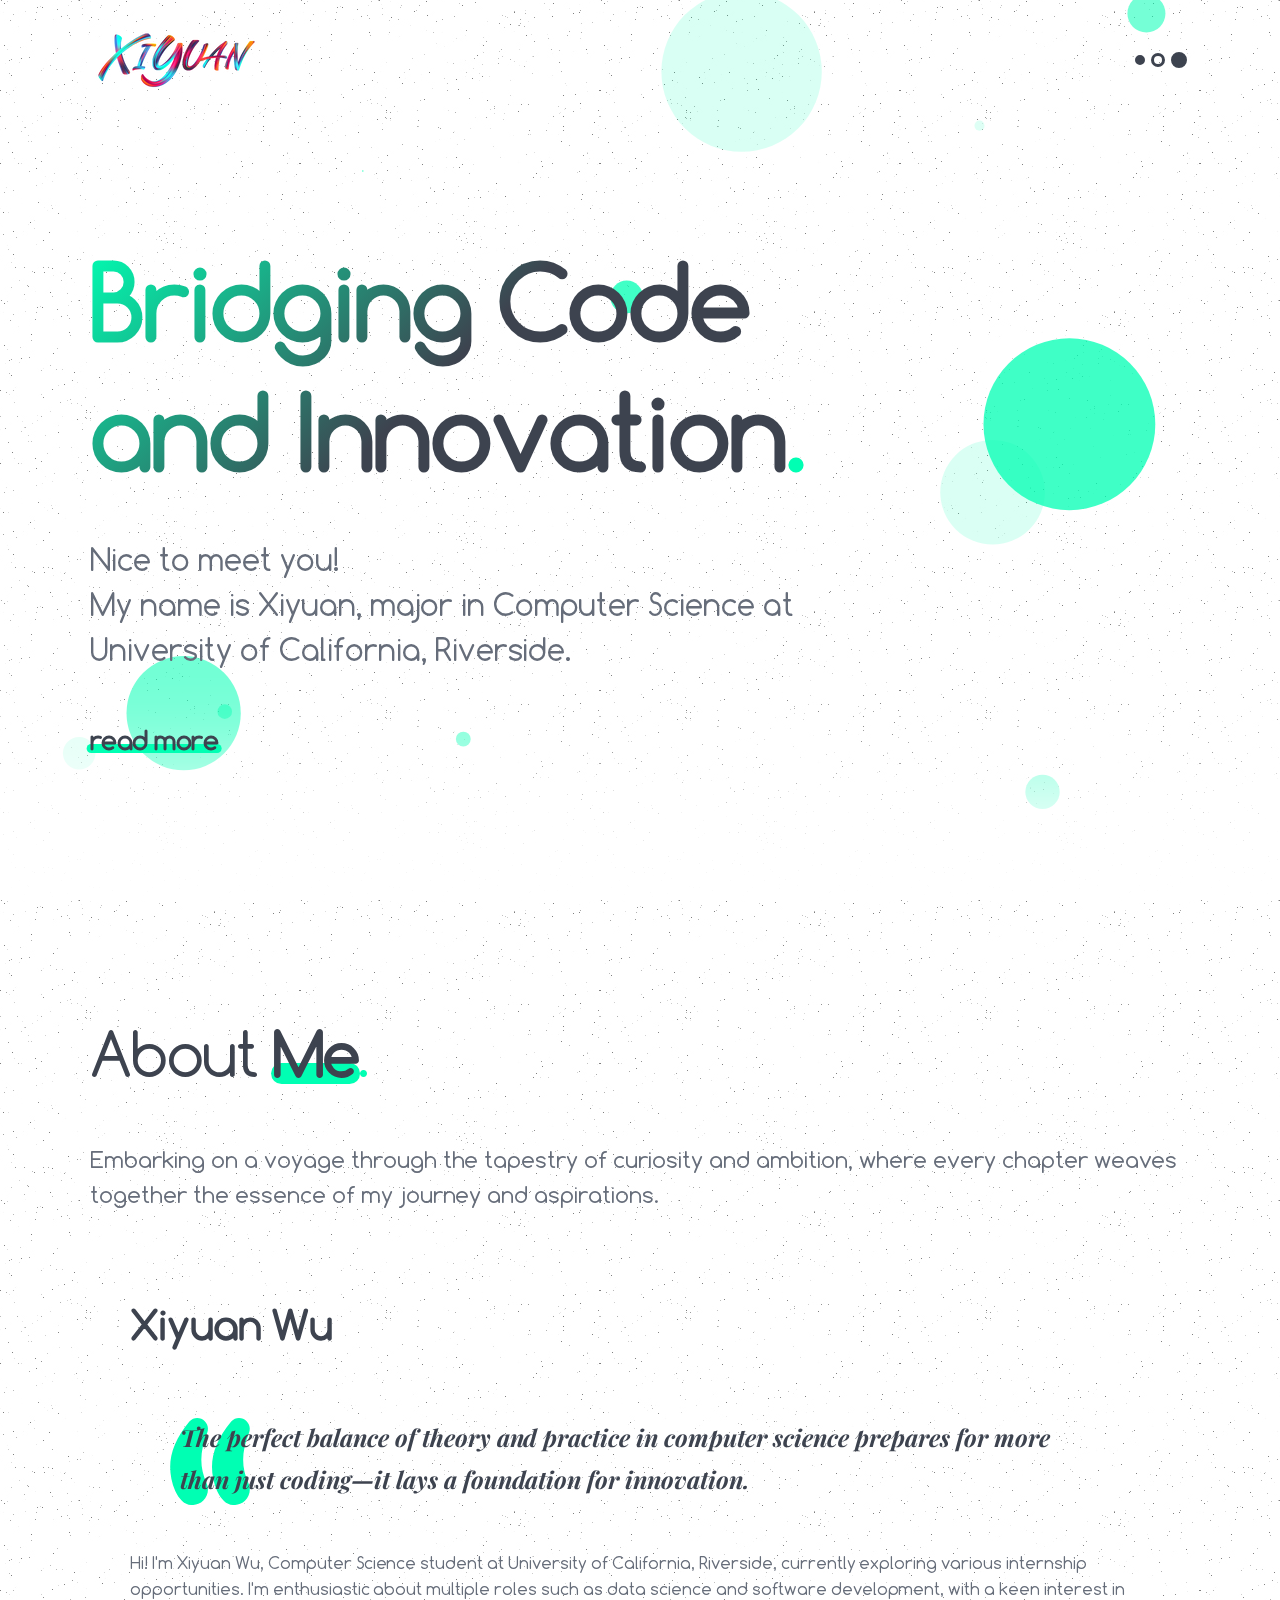
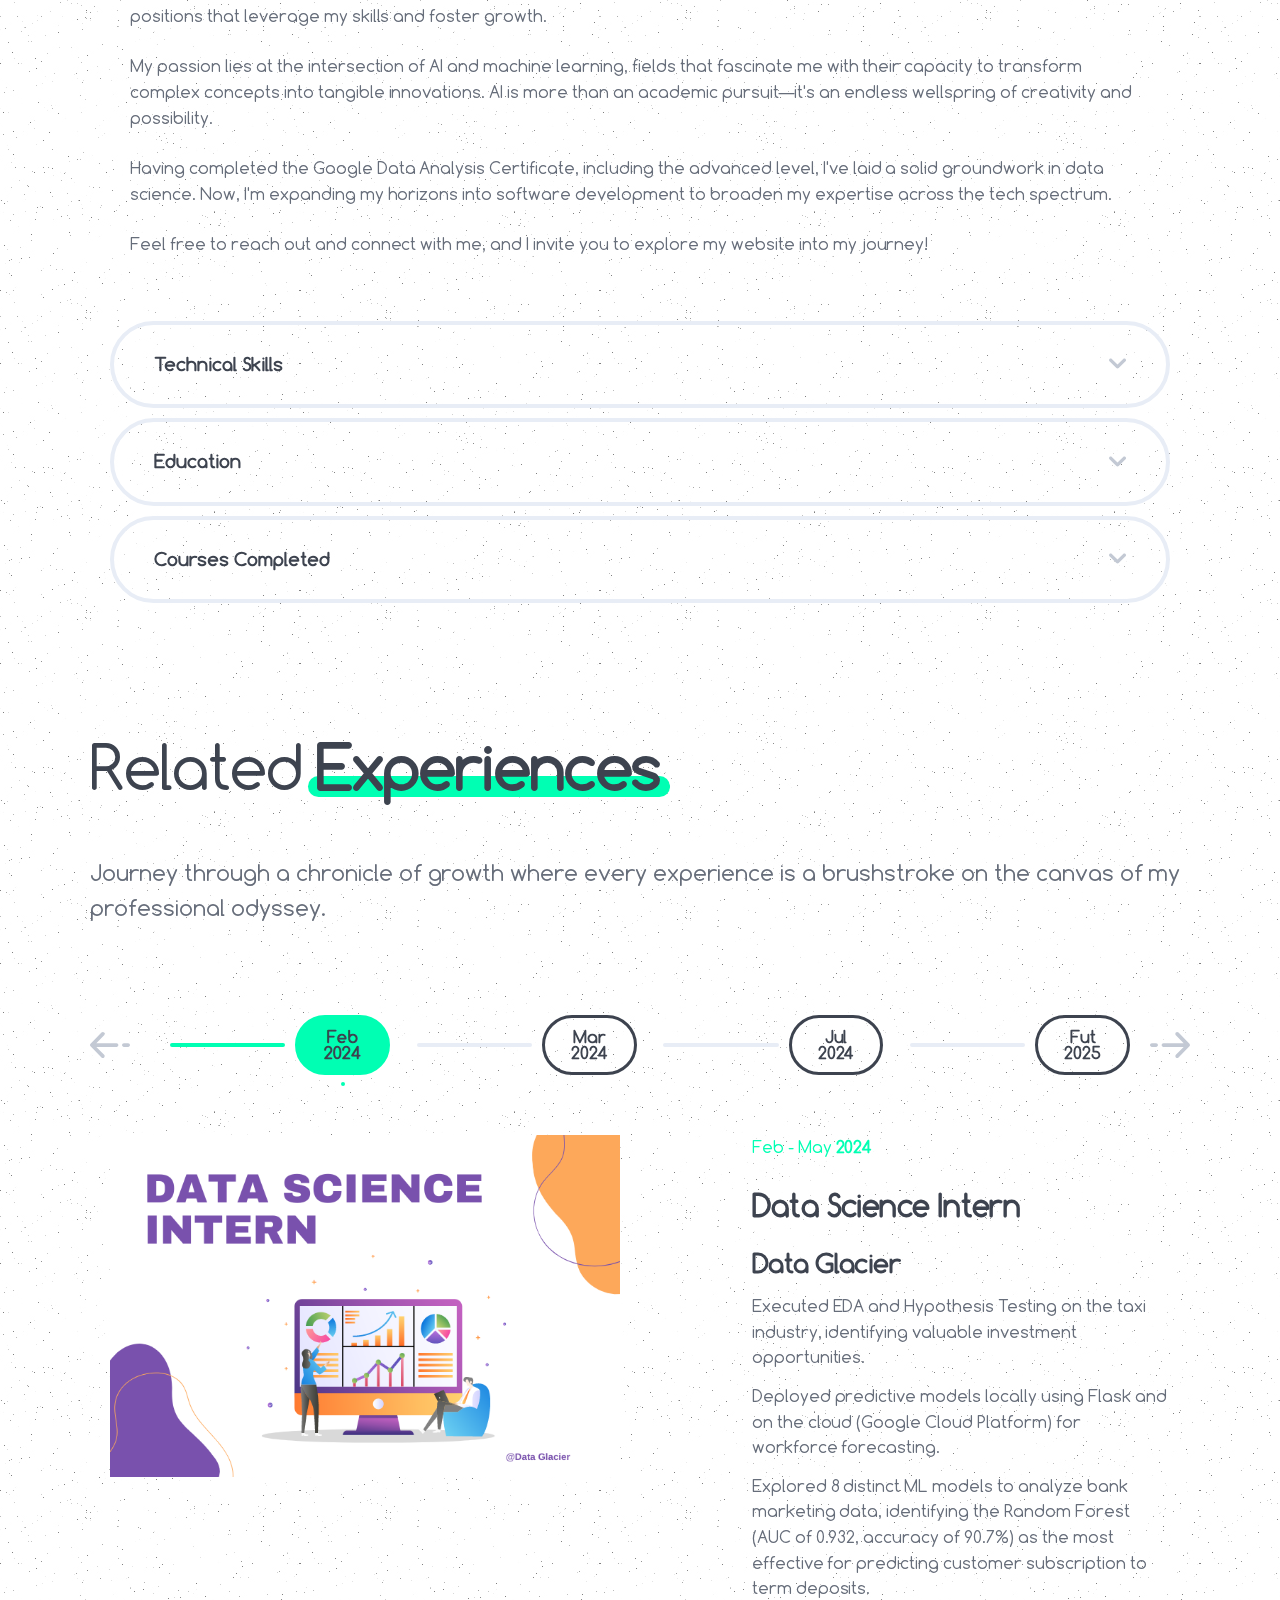
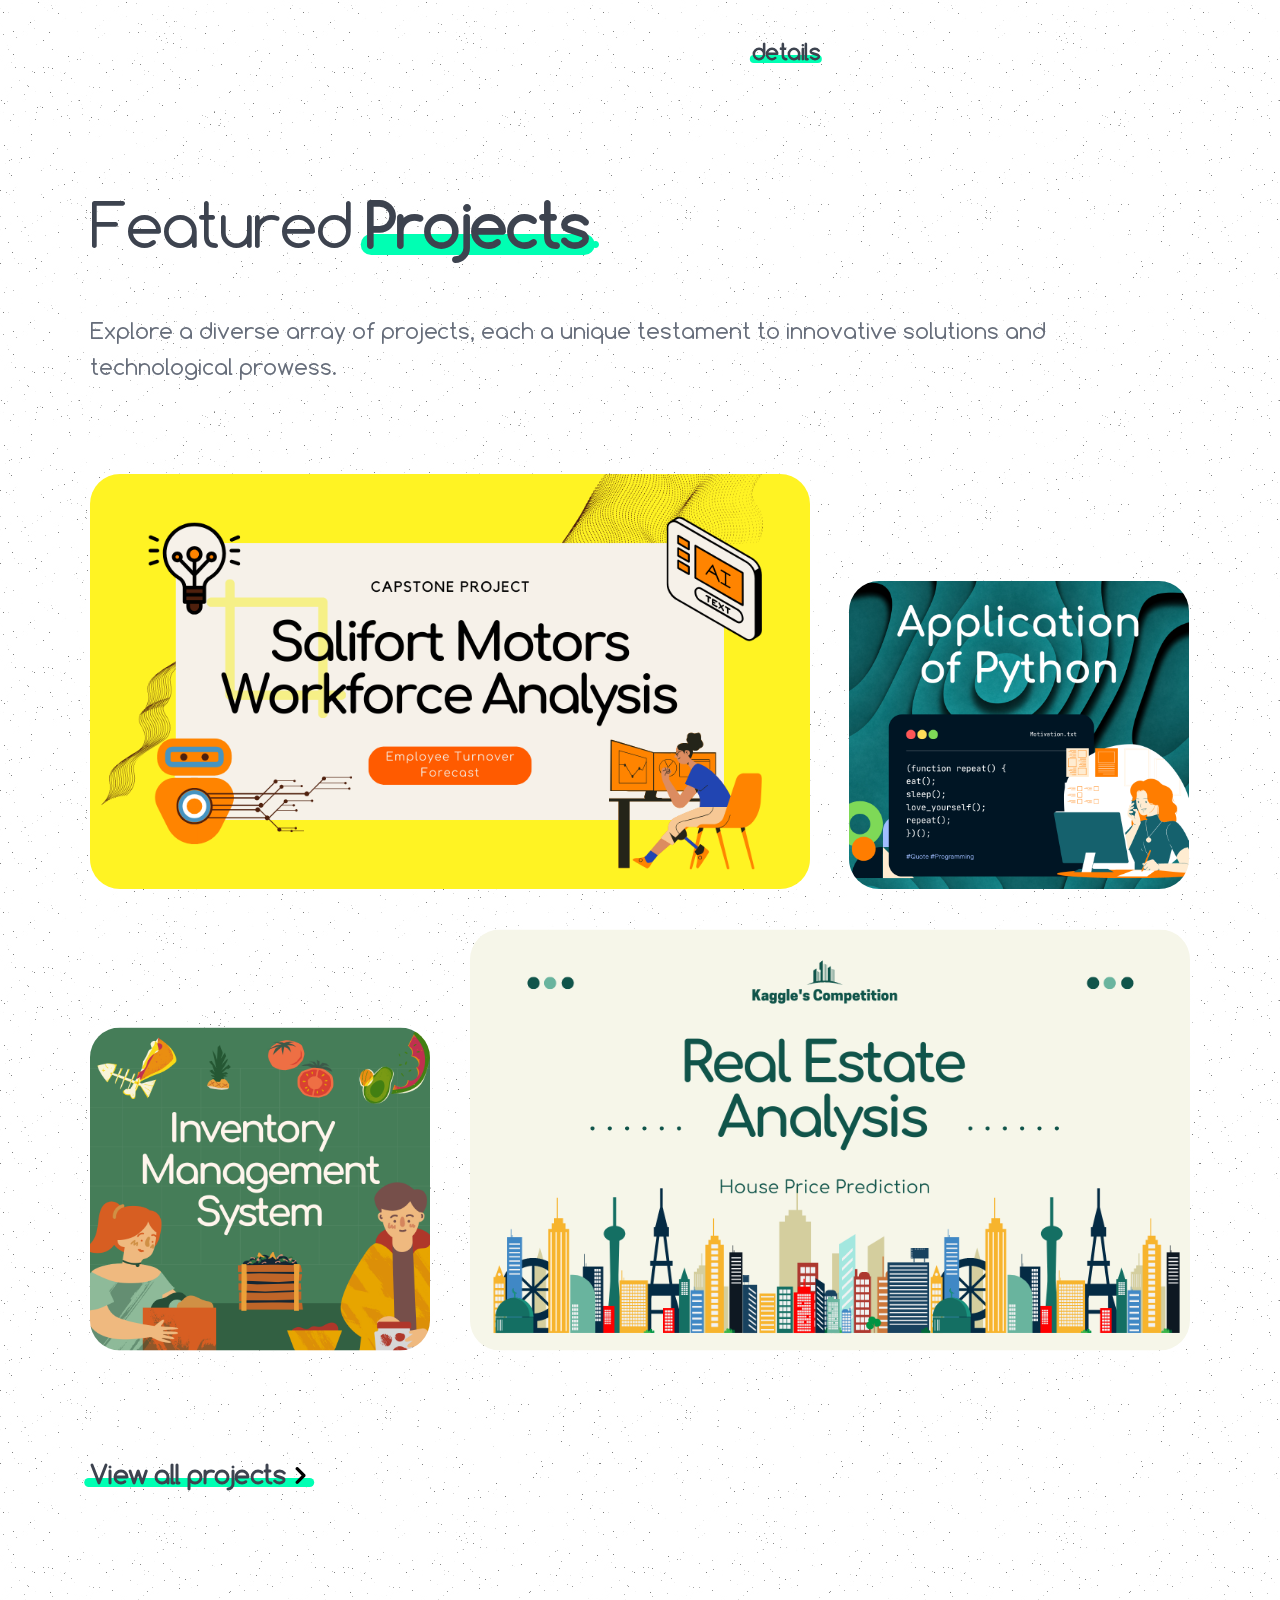
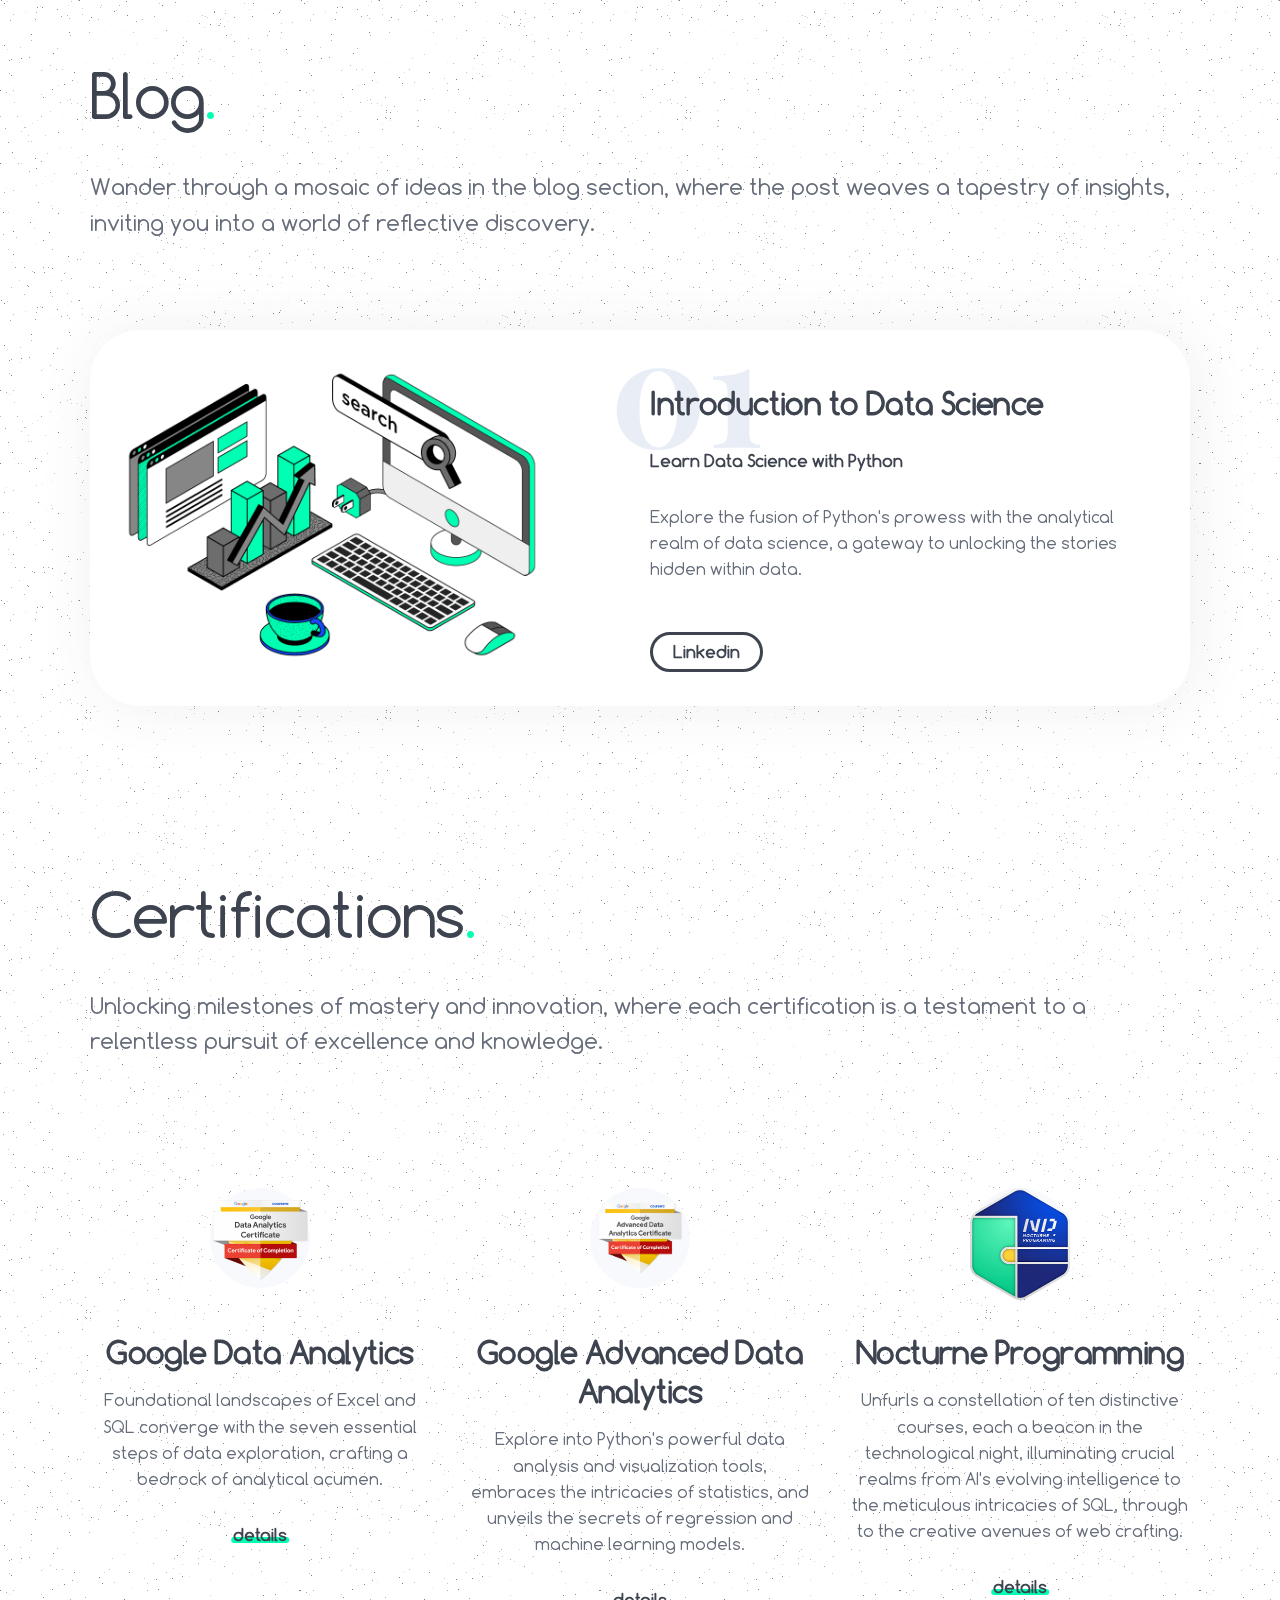
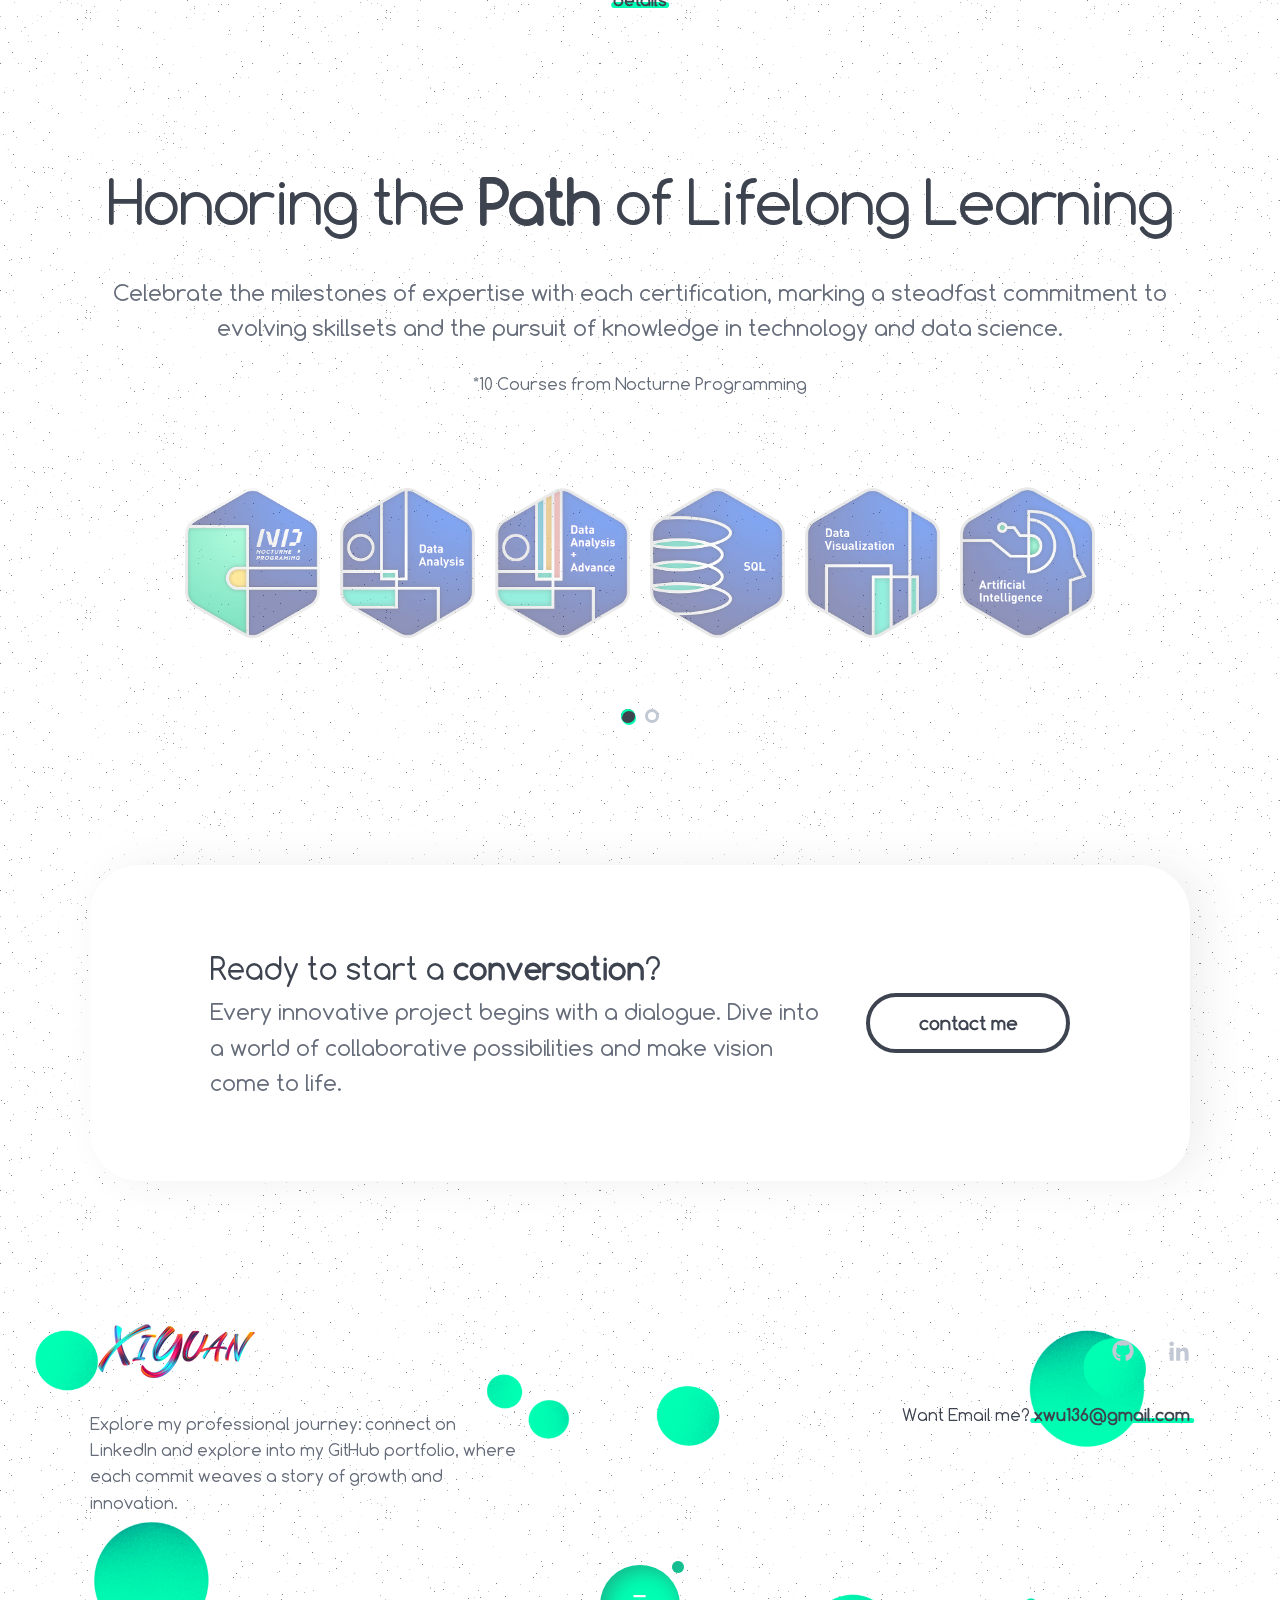
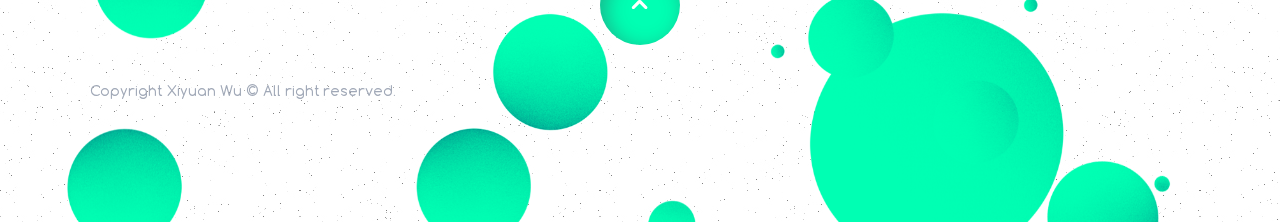
==== commit d2579c4d: "minor change" ====
--- a/index.html
+++ b/index.html
@@ -441,12 +441,12 @@
 											</div>
 											<h4 class="heading-title">Data Science Research</h4>
 											<h5 class="sub-heading-title">Lawrence Livermore National Laboratory</h5>
-											<div class="heading-text">I'm excited to announce that I'll be joining Lawrence Livermore National Laboratory
-												in the summer of 2024 to engage in data science research and challenges!</div>
+											<div class="heading-text">During summer 2024, I'll be joining Lawrence Livermore National Laboratory
+											 to engage in data science challenges for exciting problem in cardiology -- Machine Learning Diagnosis of Irregular Heartbeats! </div>
 										</header>
 
 										<!-- botton -->
-										<div class="row medium-padding30">
+										<div class="row medium-padding60">
 											<div class="col-lg-12 col-md-12 col-sm-12 col-xs-12">
 												<a href="./experience_llnl.html" class="h6 link--with-decoration">details</a>
 											</div>
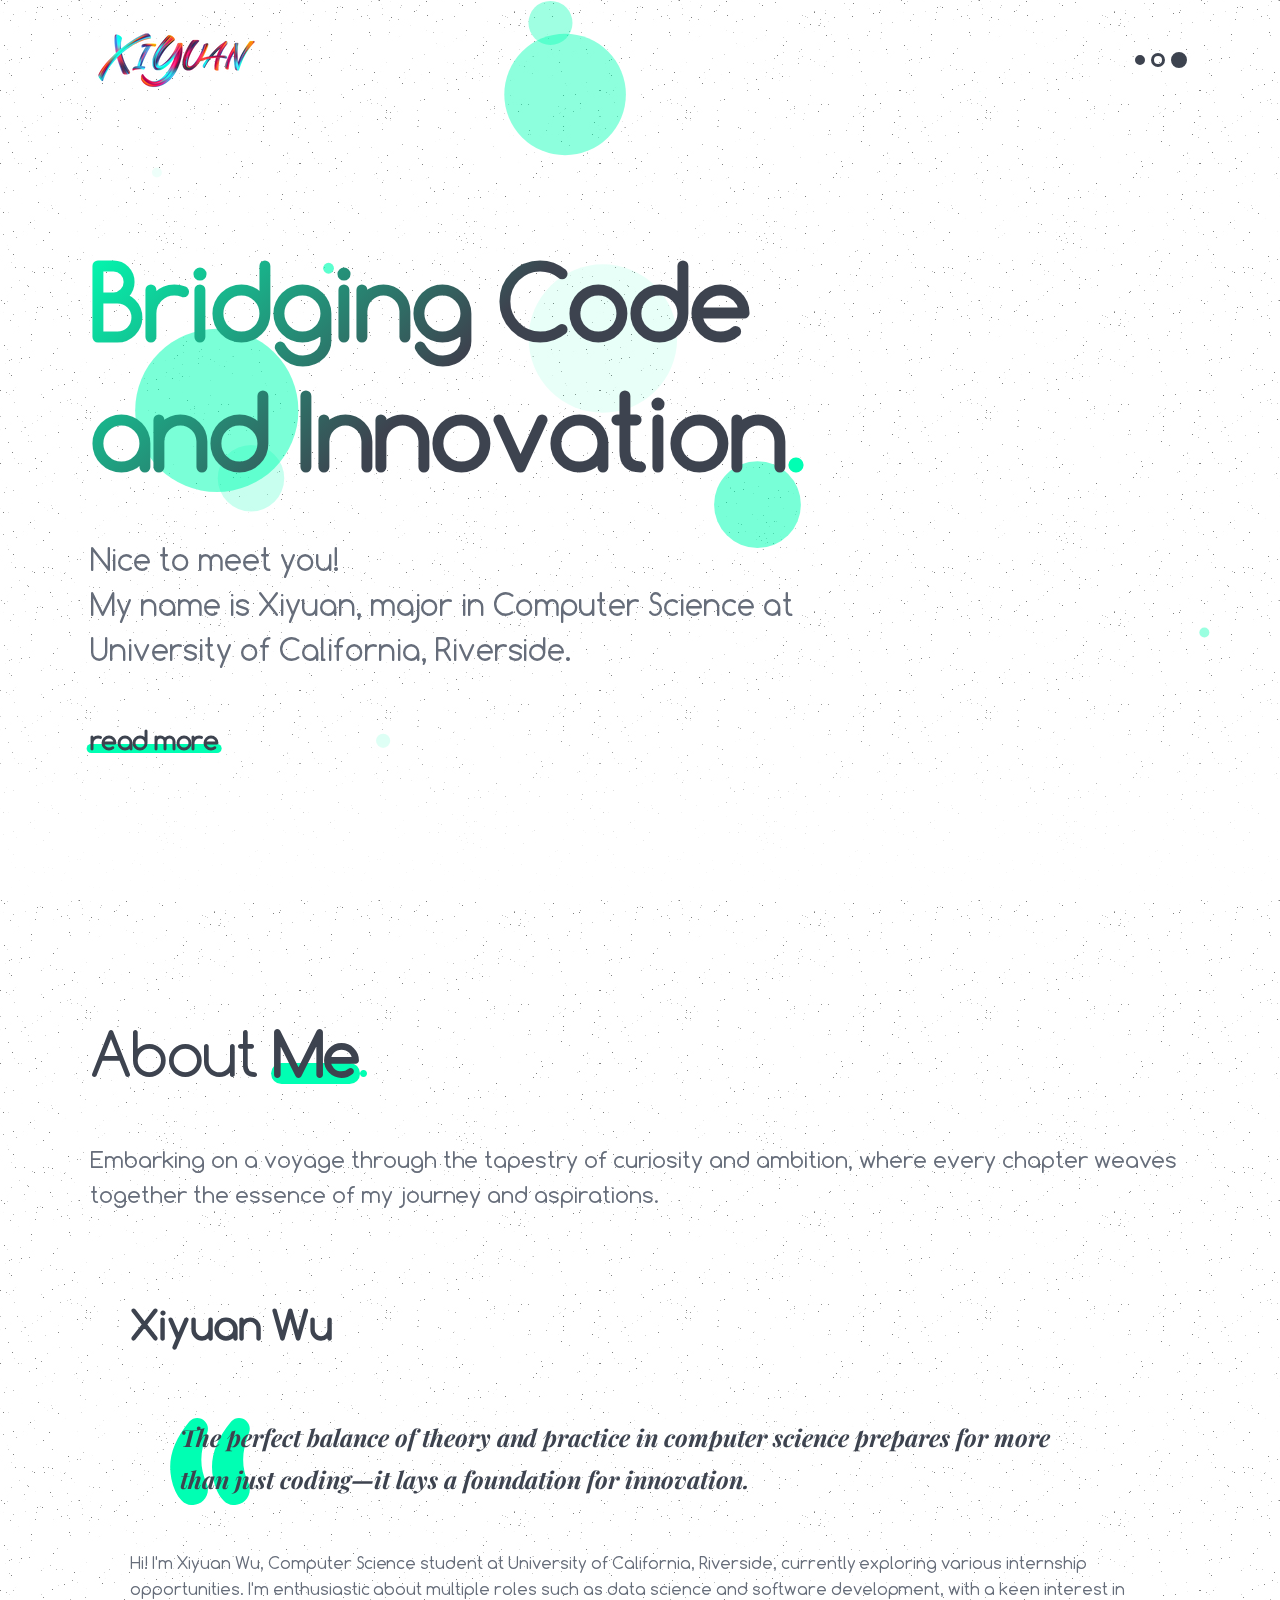
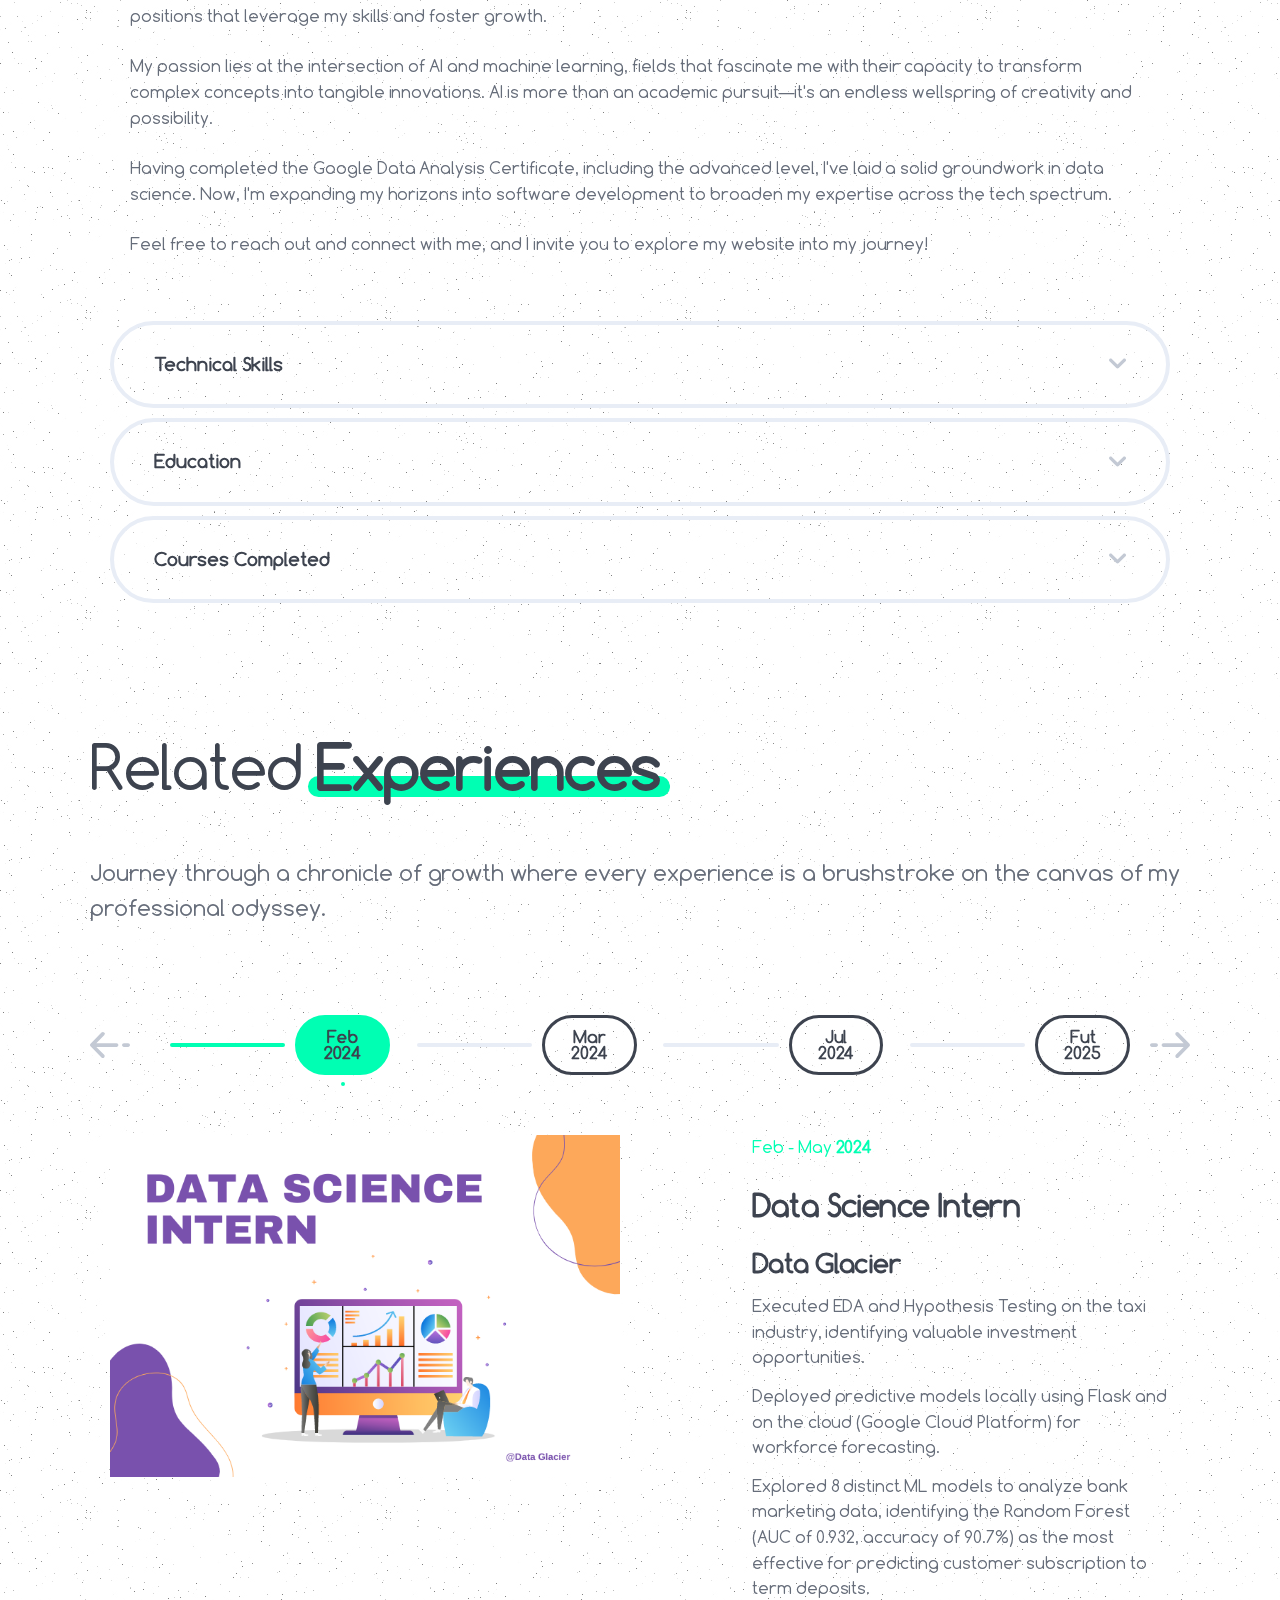
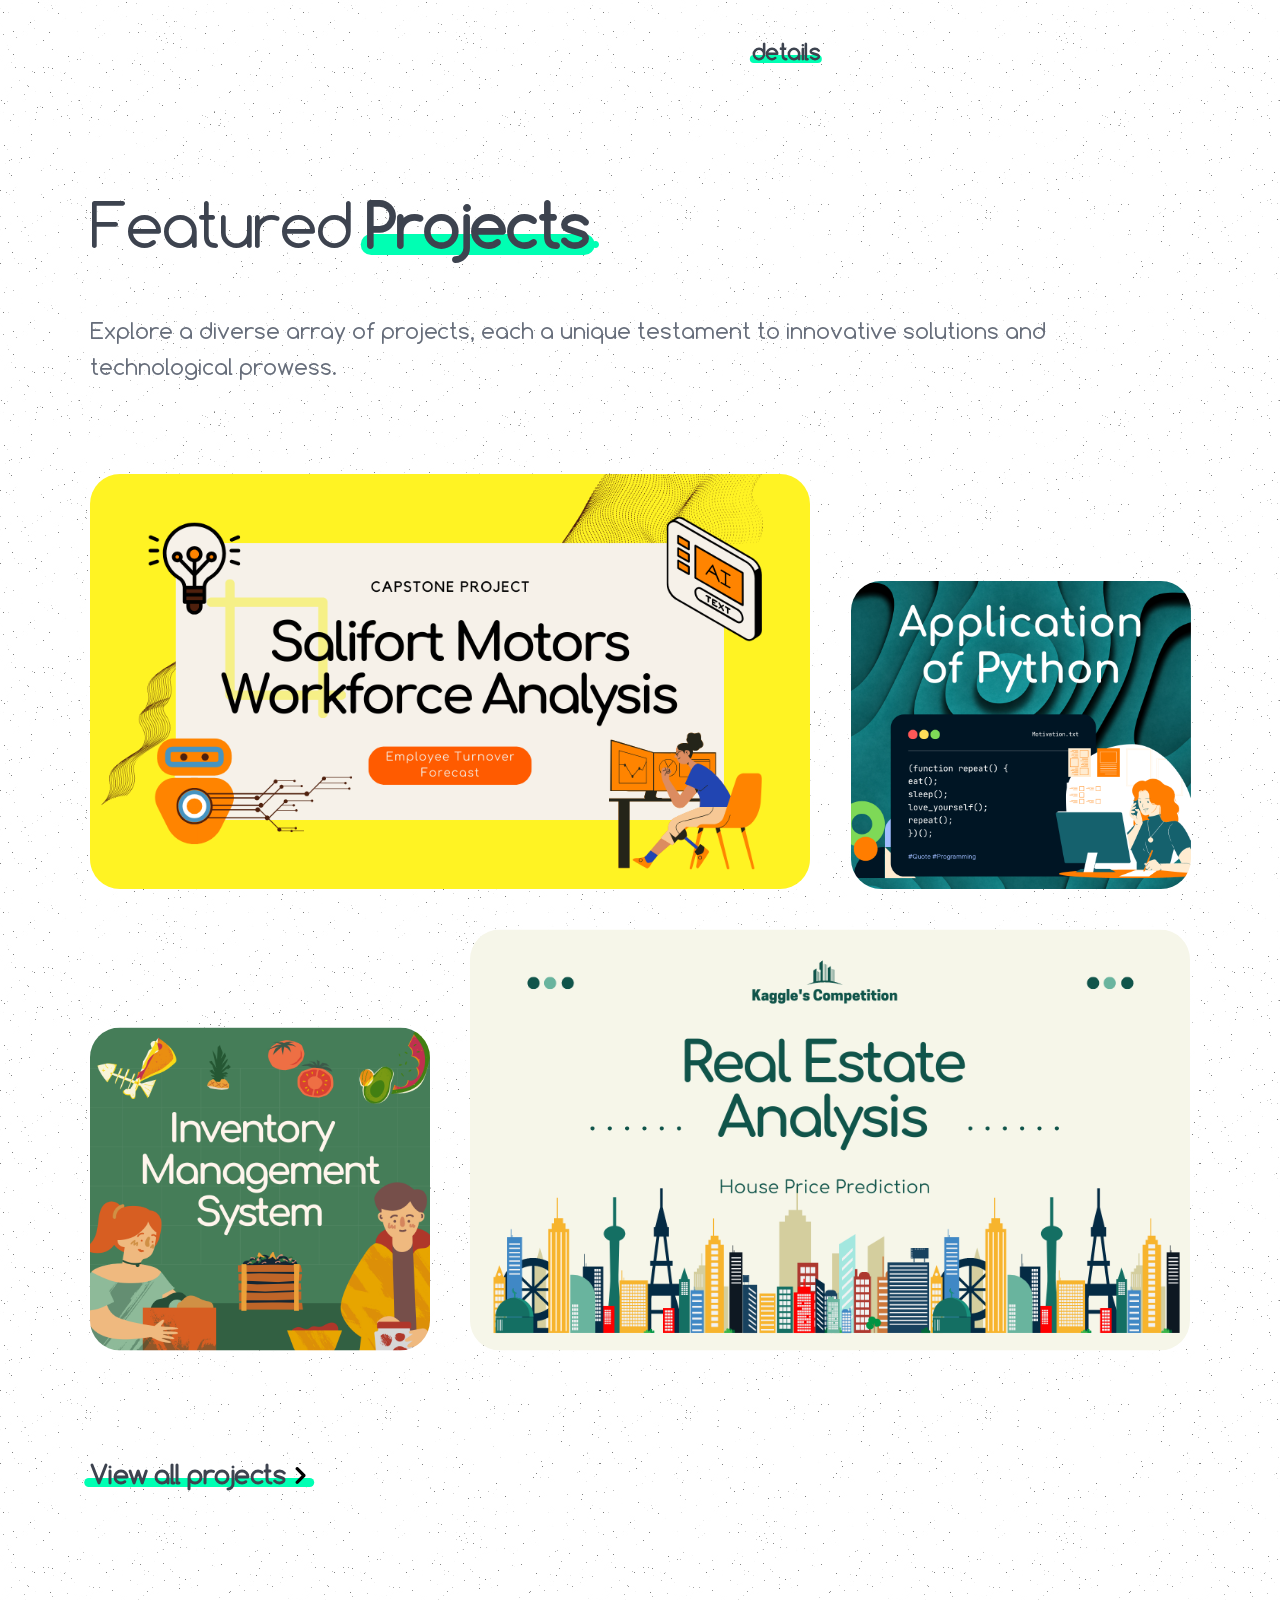
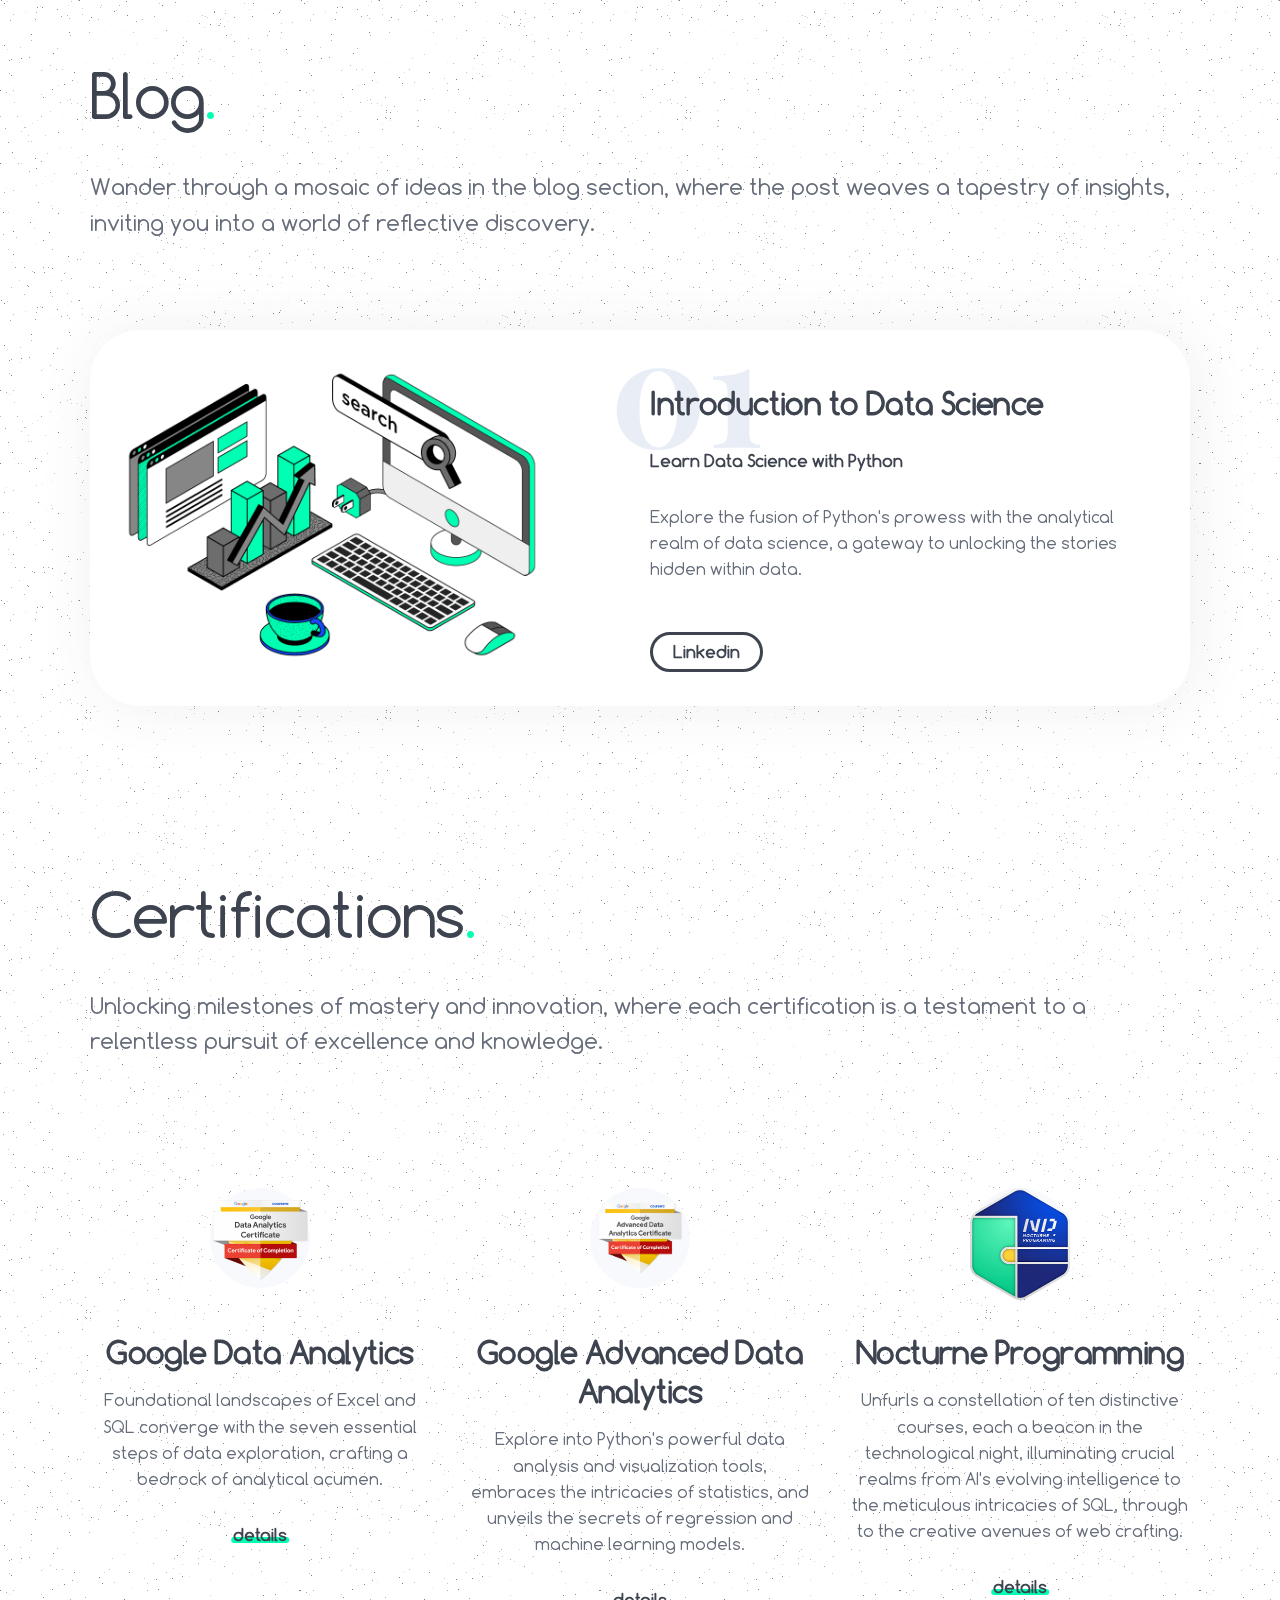
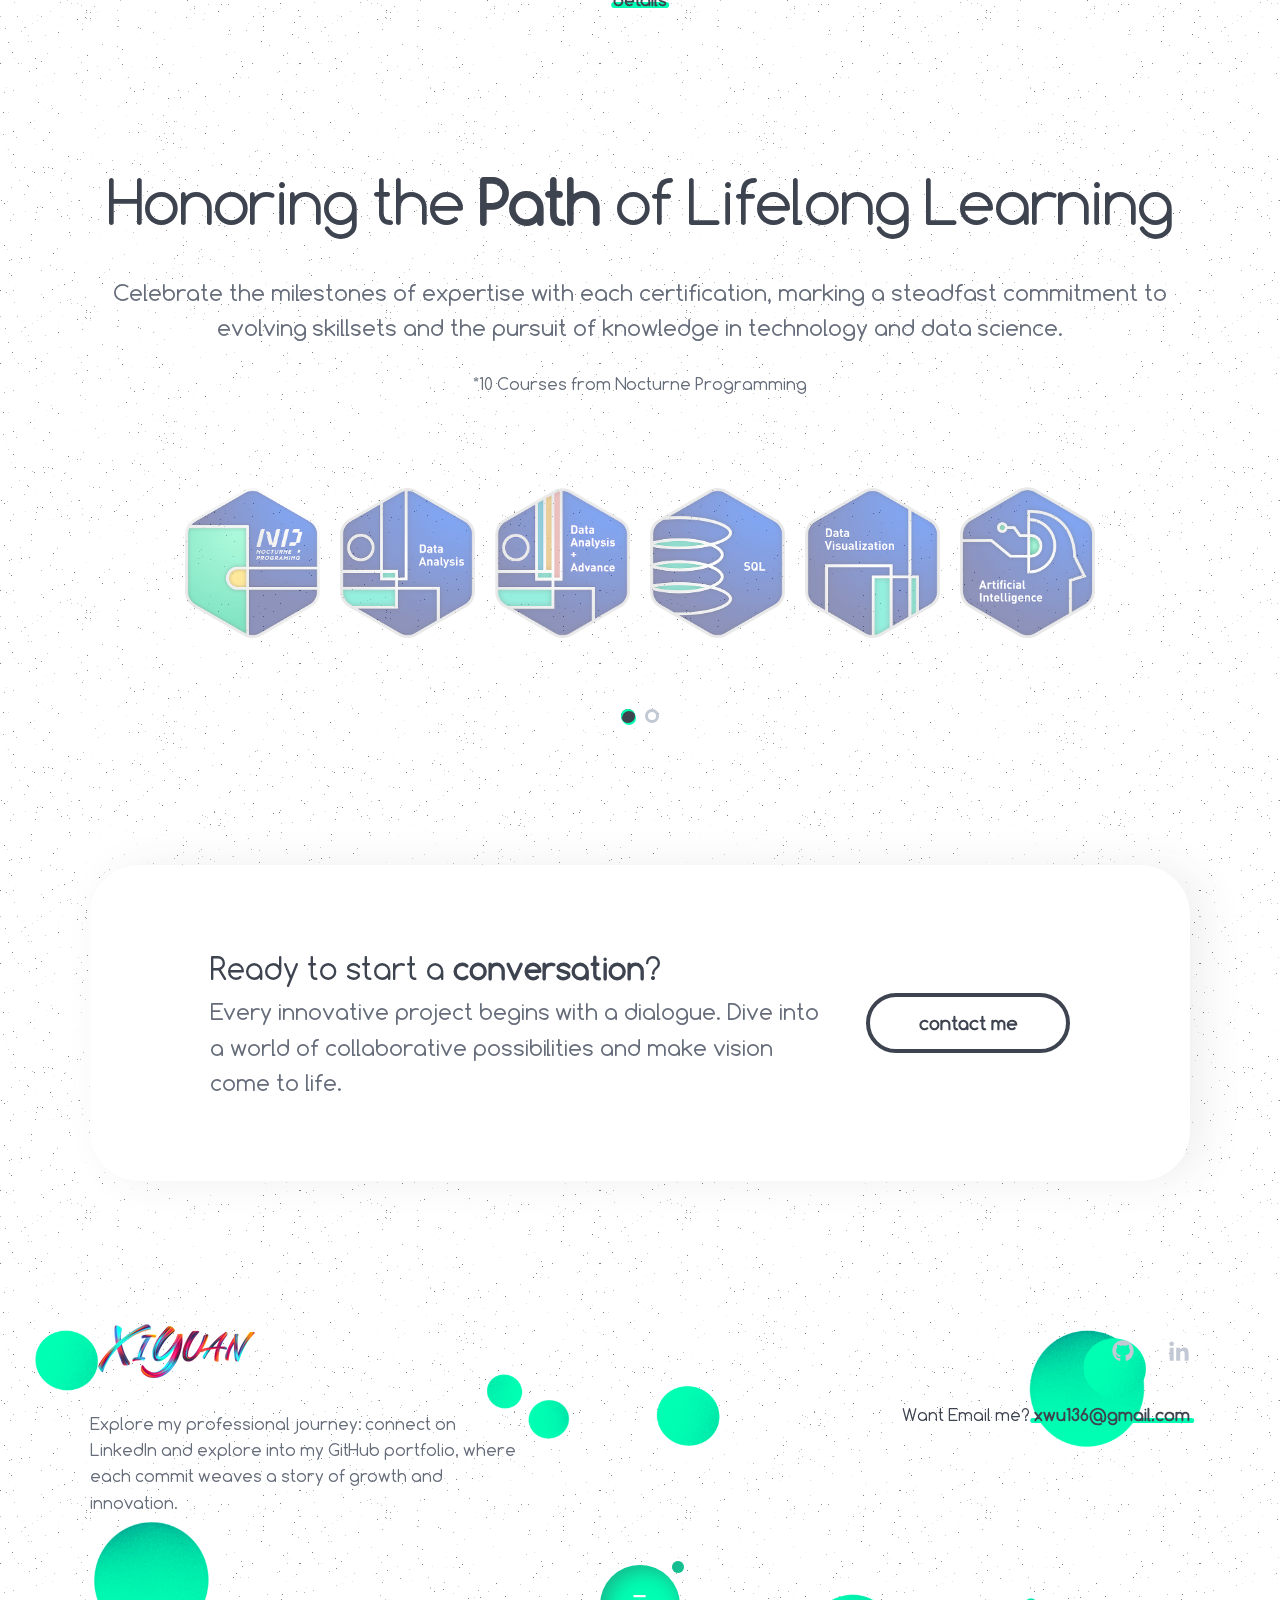
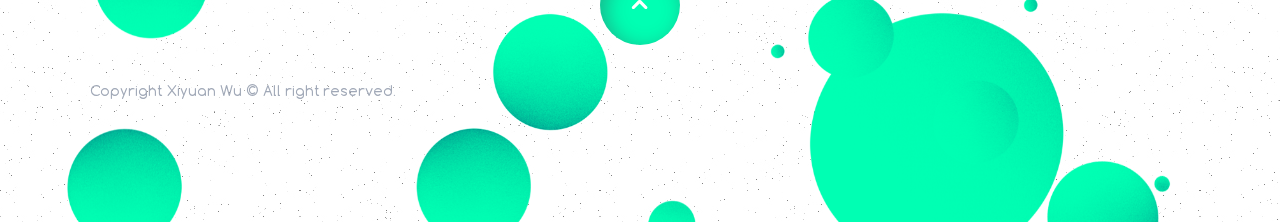
==== commit db02f6a8: "minor change" ====
--- a/index.html
+++ b/index.html
@@ -412,7 +412,7 @@
 											</div>
 											<h4 class="heading-title">Web Developer</h4>
 											<h5 class="sub-heading-title">ACM UCR</h5>
-											<div class="heading-text">Collaborate within a vibrant collective to disseminate and share information effectively.</div>
+											<div class="heading-text">Collaborate within a vibrant collective to build a website to disseminate and share information effectively.</div>
 											<div class="heading-text">Project Completed: Art Factory</div>
 										</header>
 
@@ -441,7 +441,7 @@
 											</div>
 											<h4 class="heading-title">Data Science Research</h4>
 											<h5 class="sub-heading-title">Lawrence Livermore National Laboratory</h5>
-											<div class="heading-text">During summer 2024, I'll be joining Lawrence Livermore National Laboratory
+											<div class="heading-text">During summer 2024, I joined Lawrence Livermore National Laboratory
 											 to engage in data science challenges for exciting problem in cardiology -- Machine Learning Diagnosis of Irregular Heartbeats! </div>
 										</header>
 
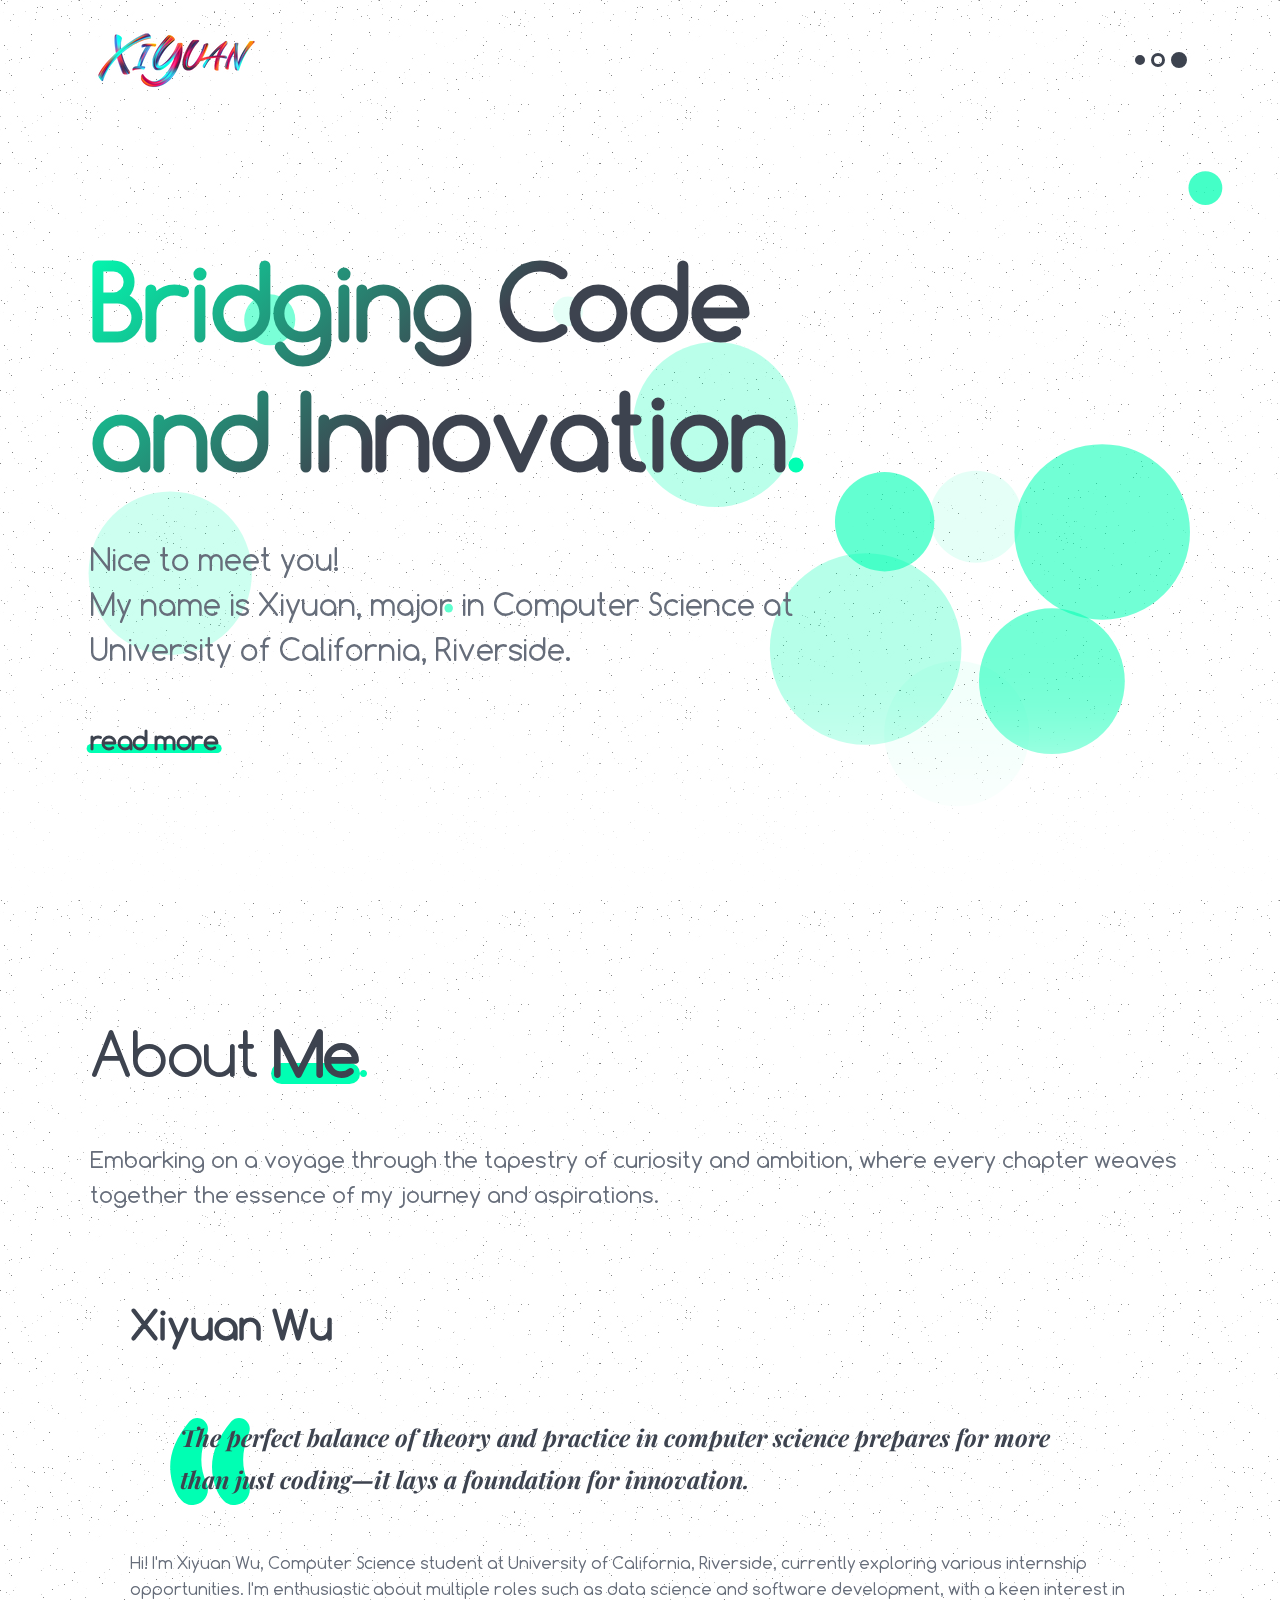
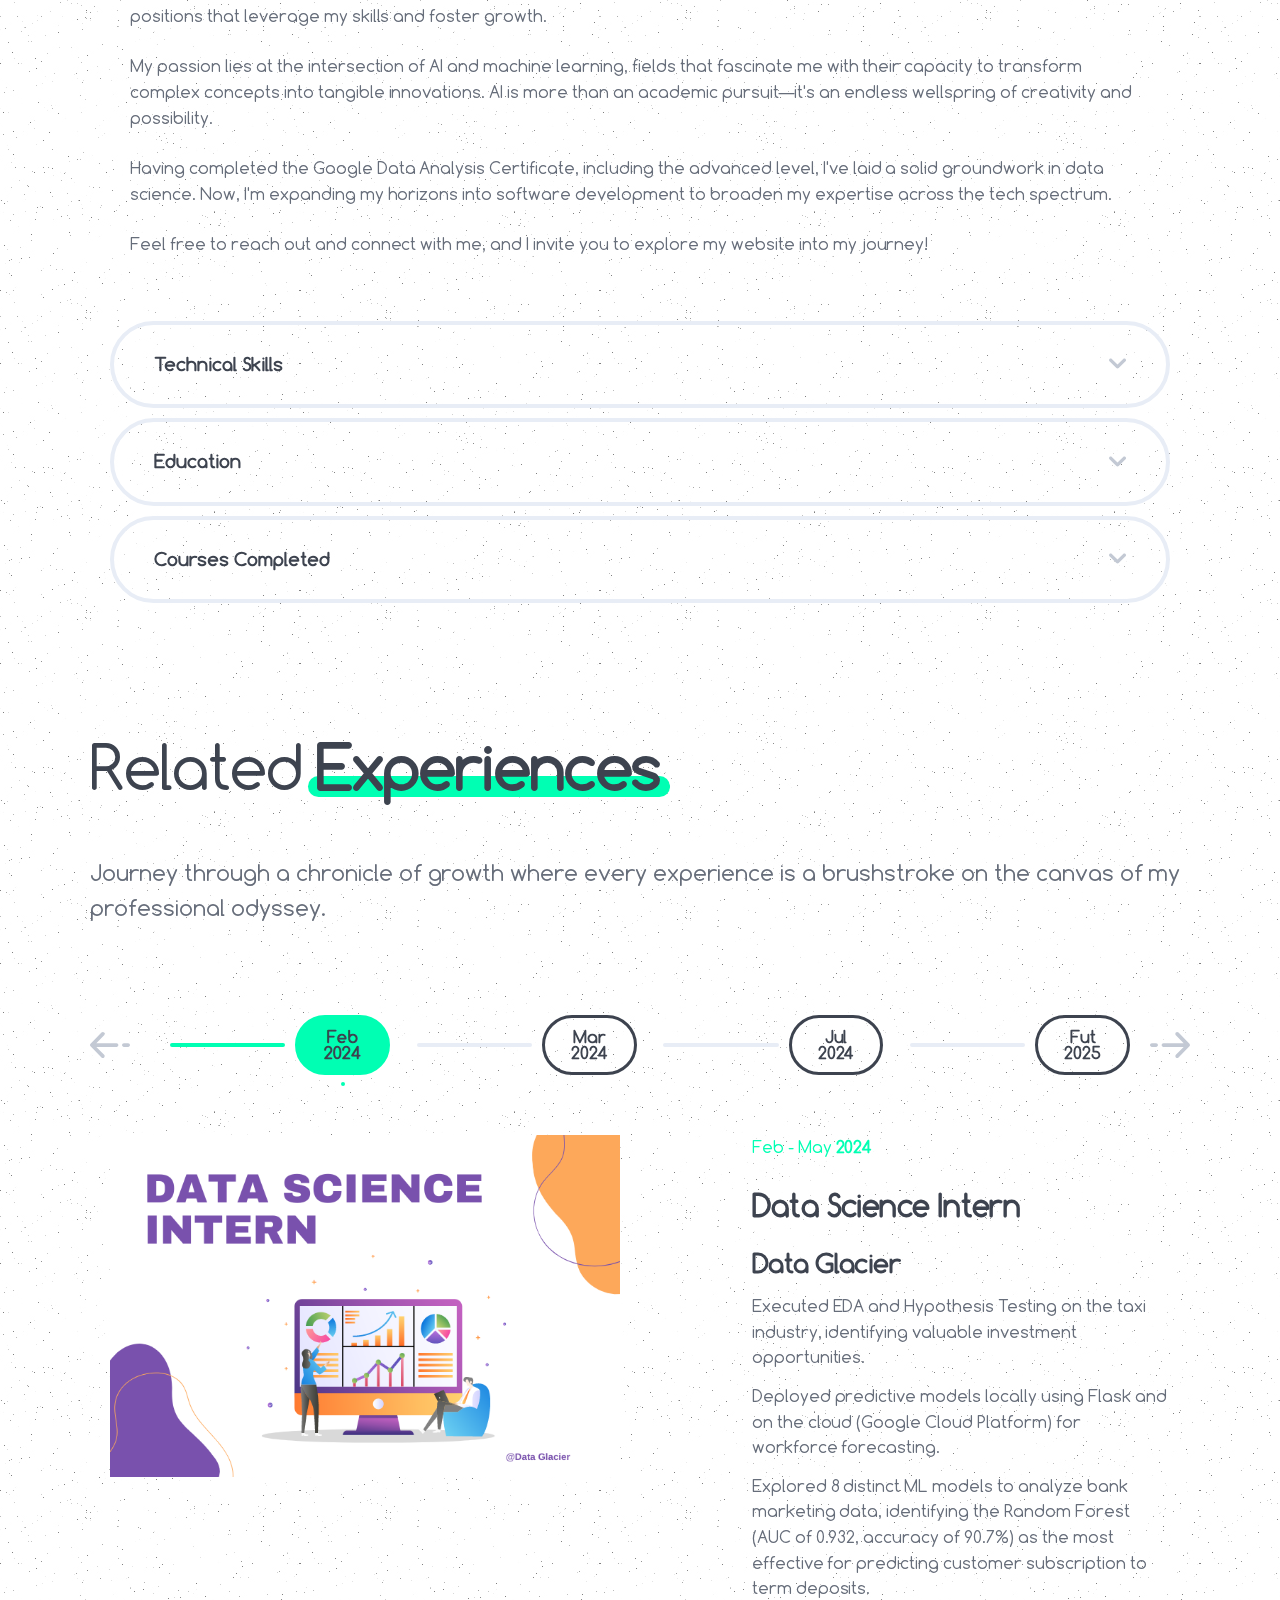
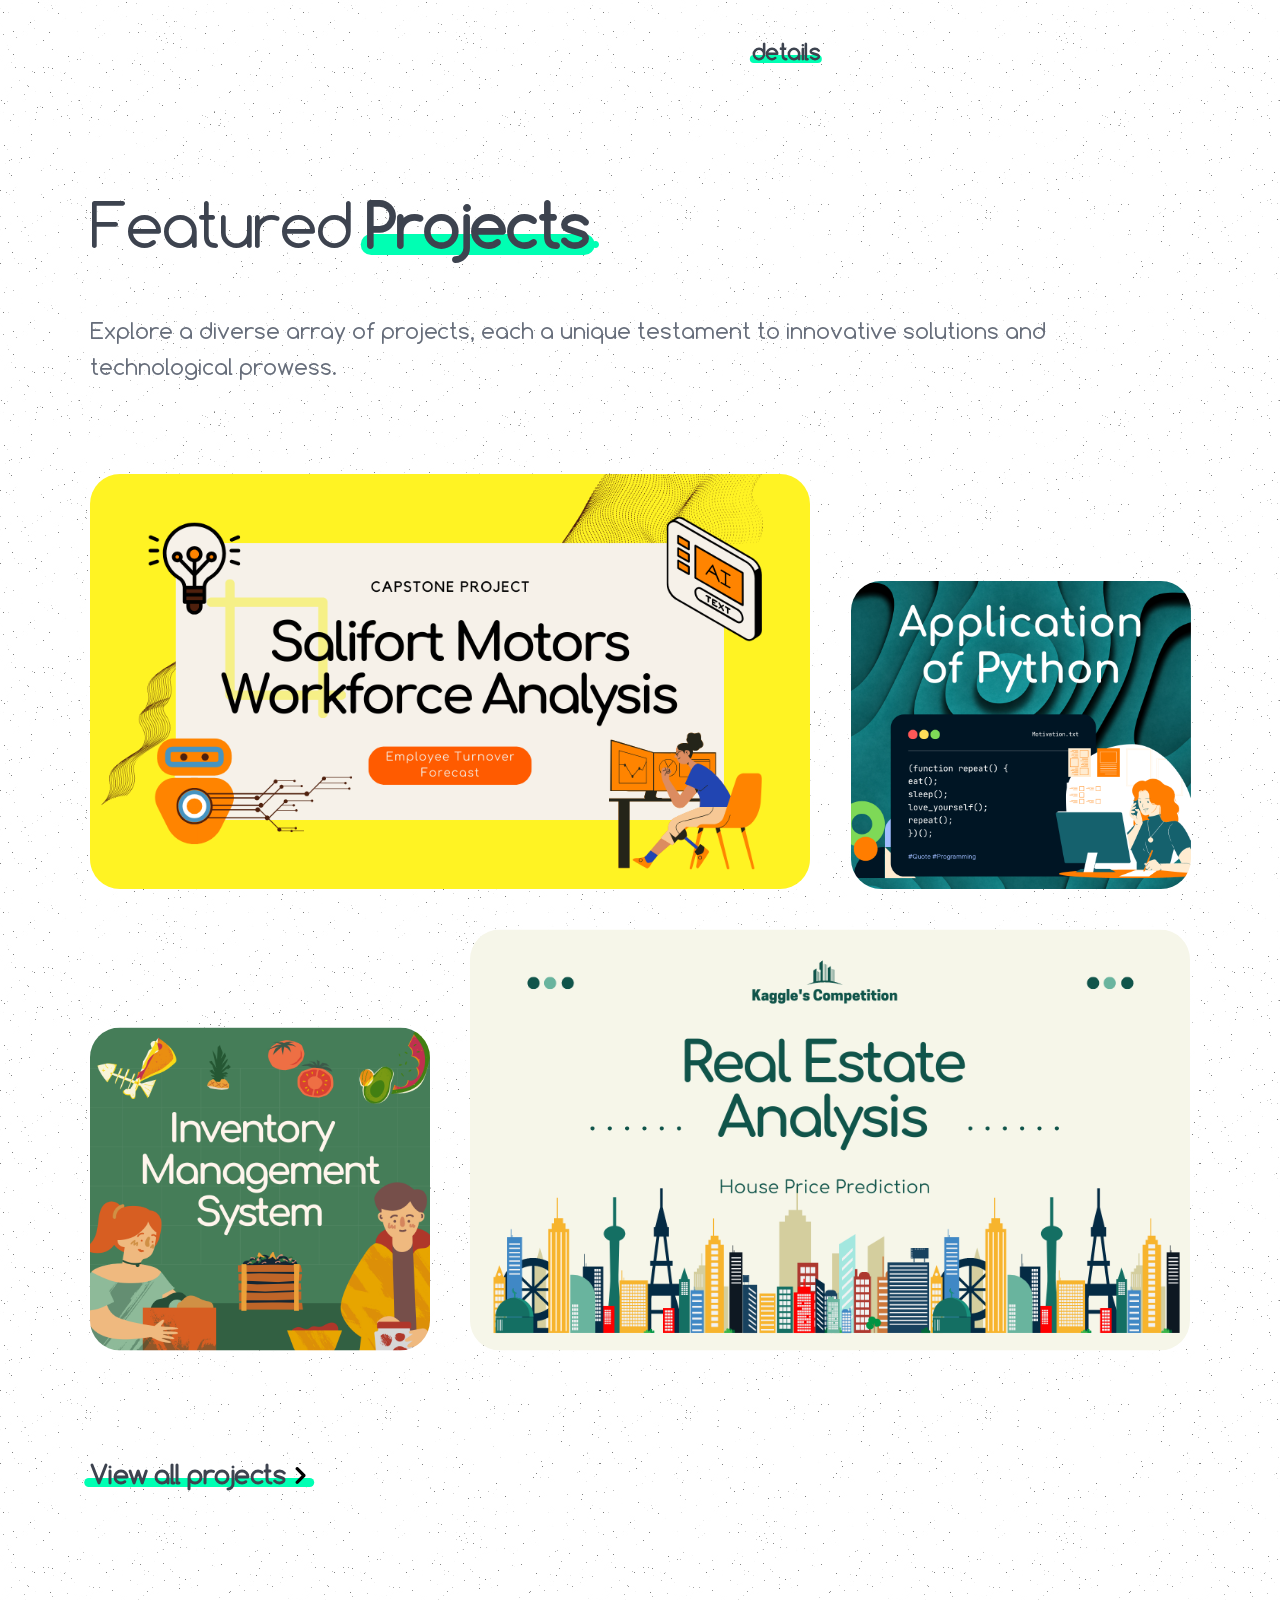
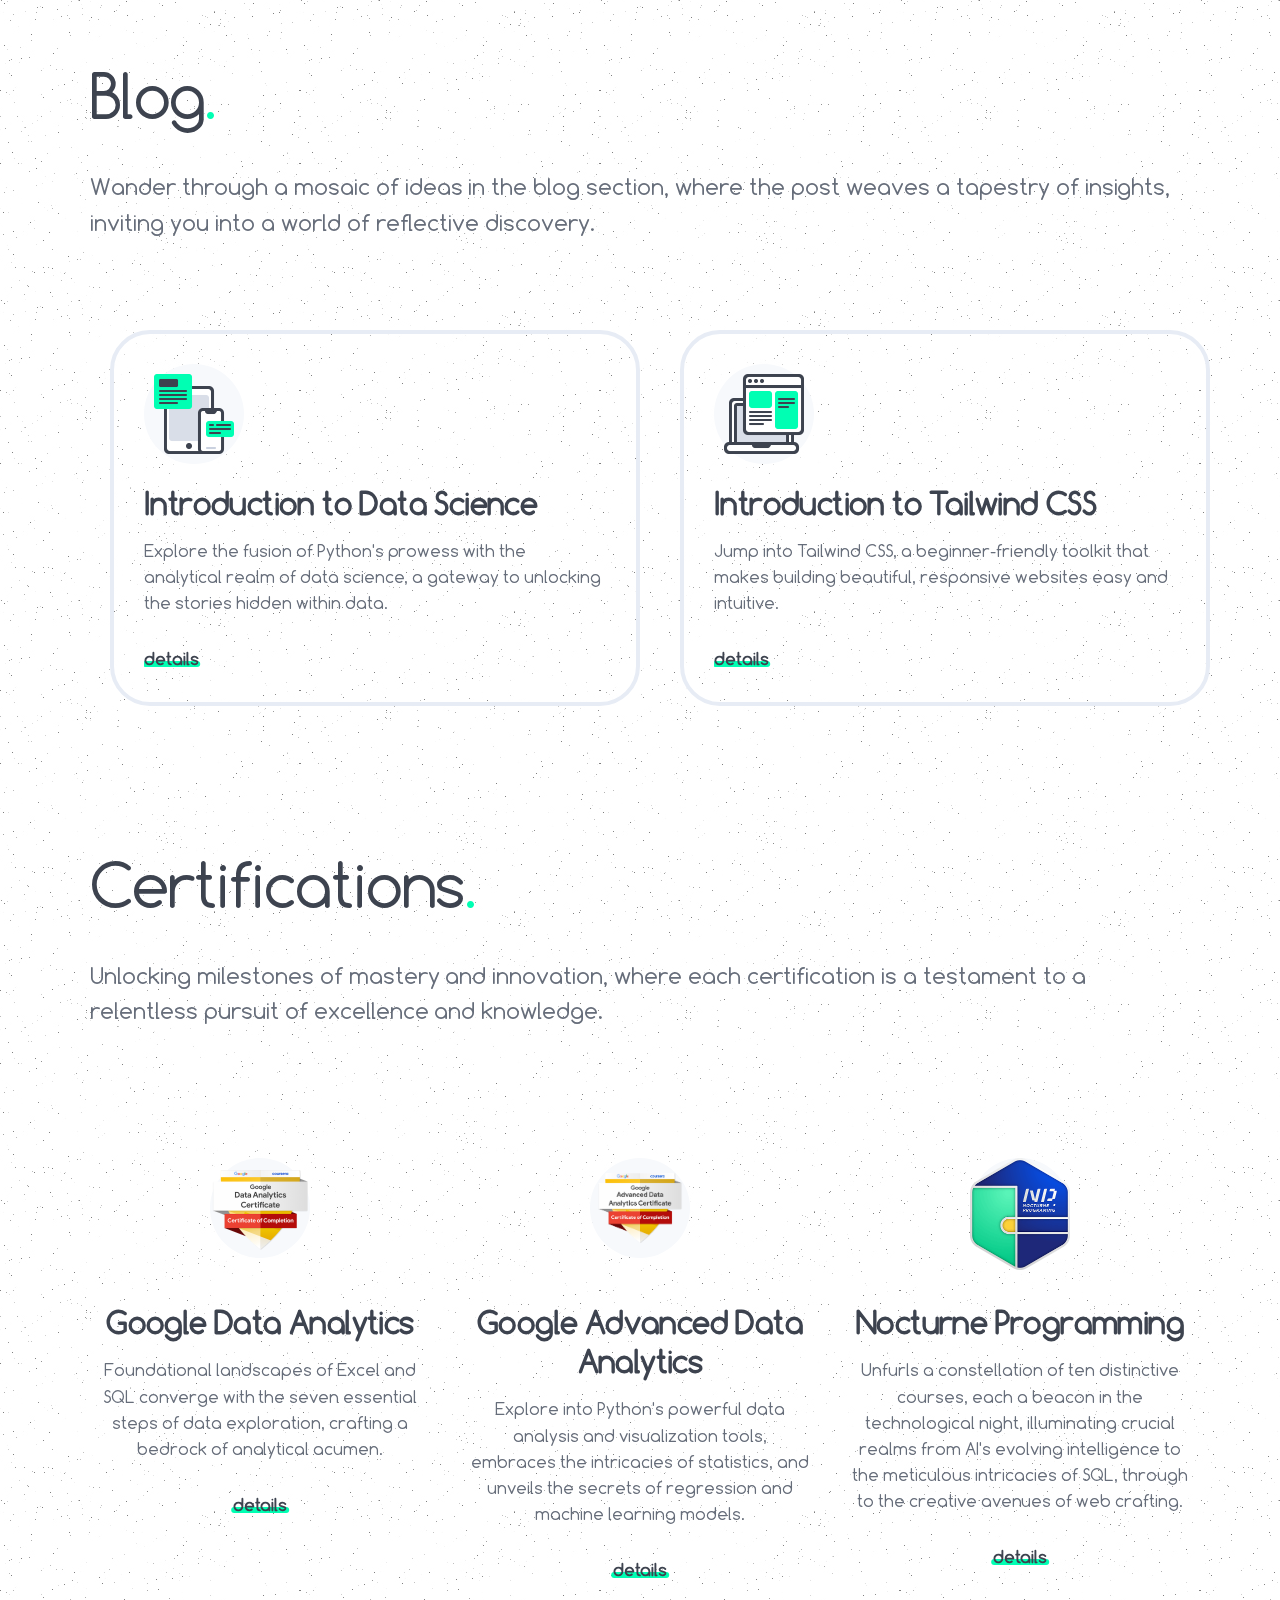
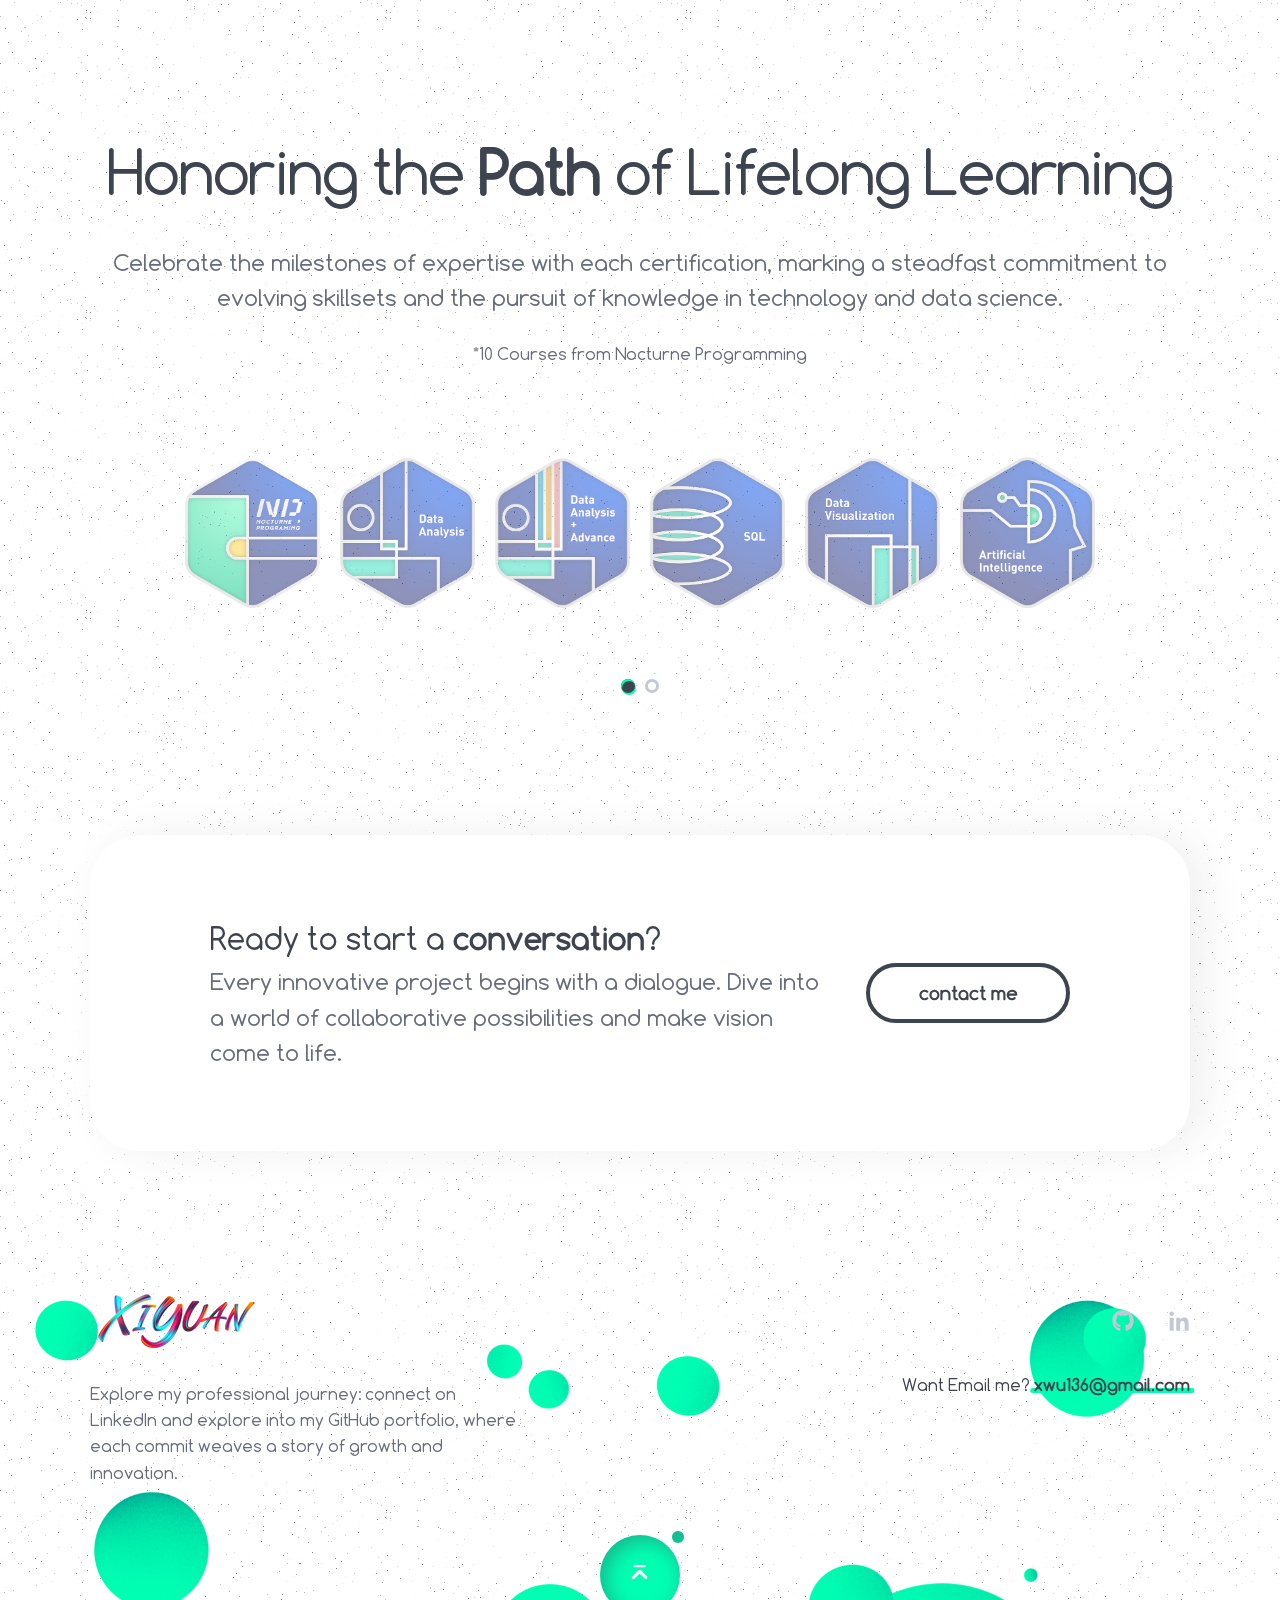
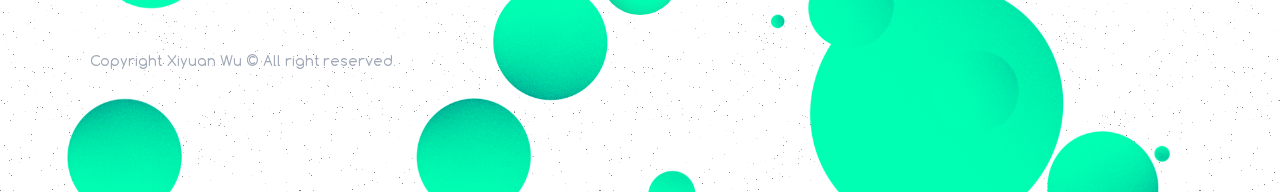
==== commit f2af66a4: "adjust blog" ====
--- a/index.html
+++ b/index.html
@@ -601,7 +601,7 @@
 				</div>
 			</div>
 
-			<div class="row medium-padding50">
+			<!-- <div class="row medium-padding50">
 
 				<div class="col-lg-12 col-md-12 col-sm-12 col-xs-12 mb30">
 					<div class="crumina-module crumina-info-box info-box--numbered thumb--left">
@@ -614,11 +614,49 @@
 							<div class="info-box-sub-title">Learn Data Science with Python</div>
 							<p class="info-box-text">Explore the fusion of Python's prowess with the analytical realm of data science, a gateway to unlocking the stories hidden within data.
 							</p>
+
 							<a href="https://www.linkedin.com/pulse/introduction-data-science-python-xiyuan-wu-srbpc/" class="btn btn--small btn--transparent btn--secondary">Linkedin</a>
 						</div>
 					</div>
 				</div>
-			</div>
+			</div> -->
+
+			<div class="container">
+				<div class="row medium-padding50">
+					<div class="col-lg-6 col-md-12 col-sm-12 col-xs-12 mb30">
+						<div class="crumina-module crumina-info-box info-box--style6">
+							<div class="info-box-thumb">
+								<img class="woox-icon" src="img/infobox2.png" alt="image">
+							</div>
+							<div class="info-box-content">
+								<h4 class="info-box-title">Introduction to Data Science</h4>
+								<p class="info-box-text">Explore the fusion of Python's prowess with the analytical realm of data science, 
+									a gateway to unlocking the stories hidden within data.
+								</p>
+								<a href="https://www.linkedin.com/pulse/introduction-data-science-python-xiyuan-wu-srbpc/" class="link--with-decoration">details</a>
+							</div>
+						</div>
+					</div>
+	
+					<div class="col-lg-6 col-md-12 col-sm-12 col-xs-12 mb30">
+						<div class="crumina-module crumina-info-box info-box--style6">
+							<div class="info-box-thumb">
+								<img class="woox-icon" src="img/infobox1.png" alt="image">
+							</div>
+							<div class="info-box-content">
+								<h4 class="info-box-title">Introduction to Tailwind CSS</h4>
+								<p class="info-box-text">Jump into Tailwind CSS, a beginner-friendly toolkit that makes building beautiful, responsive websites easy and intuitive.
+								</p>
+								<a href="https://kiwi-airbus-506.notion.site/Tailwind-CSS-Notes-208b14174a2d49bfb00858ffd8e0abe0" class="link--with-decoration">details</a>
+							</div>
+						</div>
+					</div>
+				</div>
+				<hr>
+			</div>
+
+
+
 		</div>
 	</section>
 	
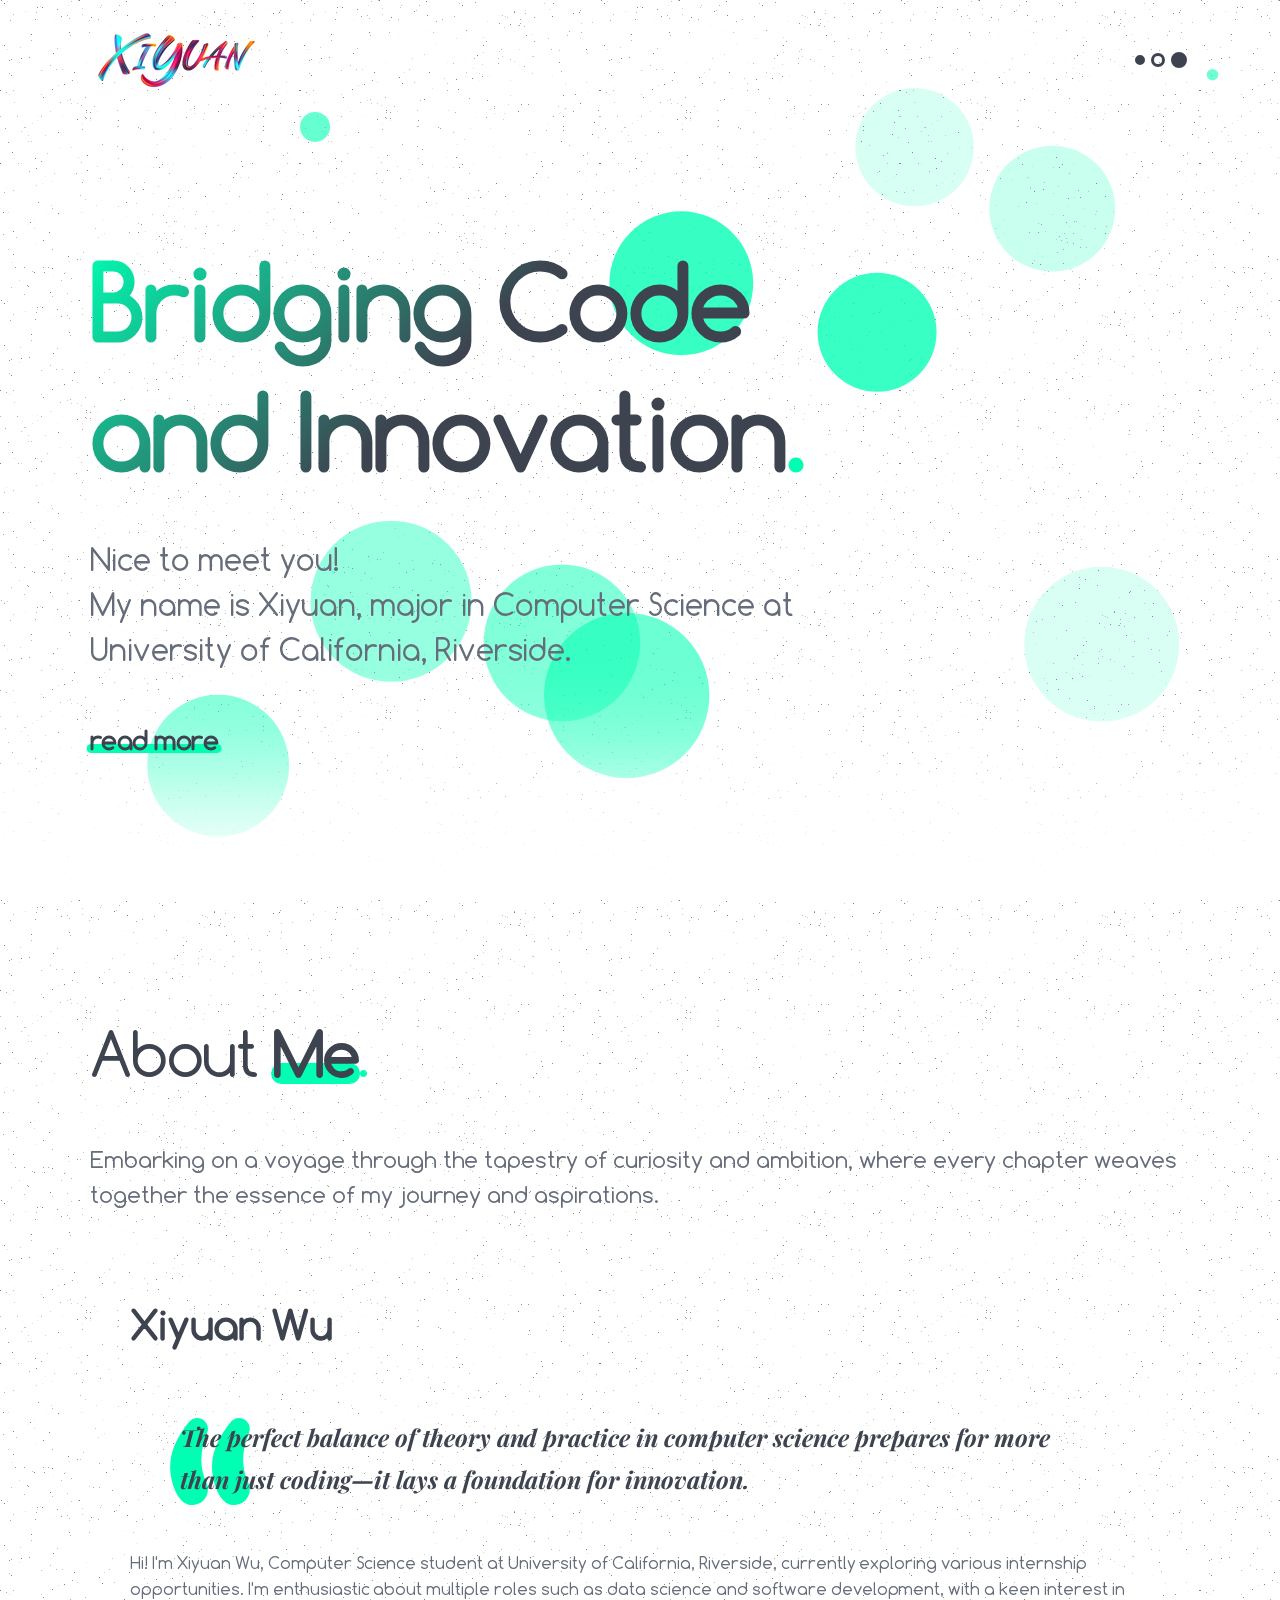
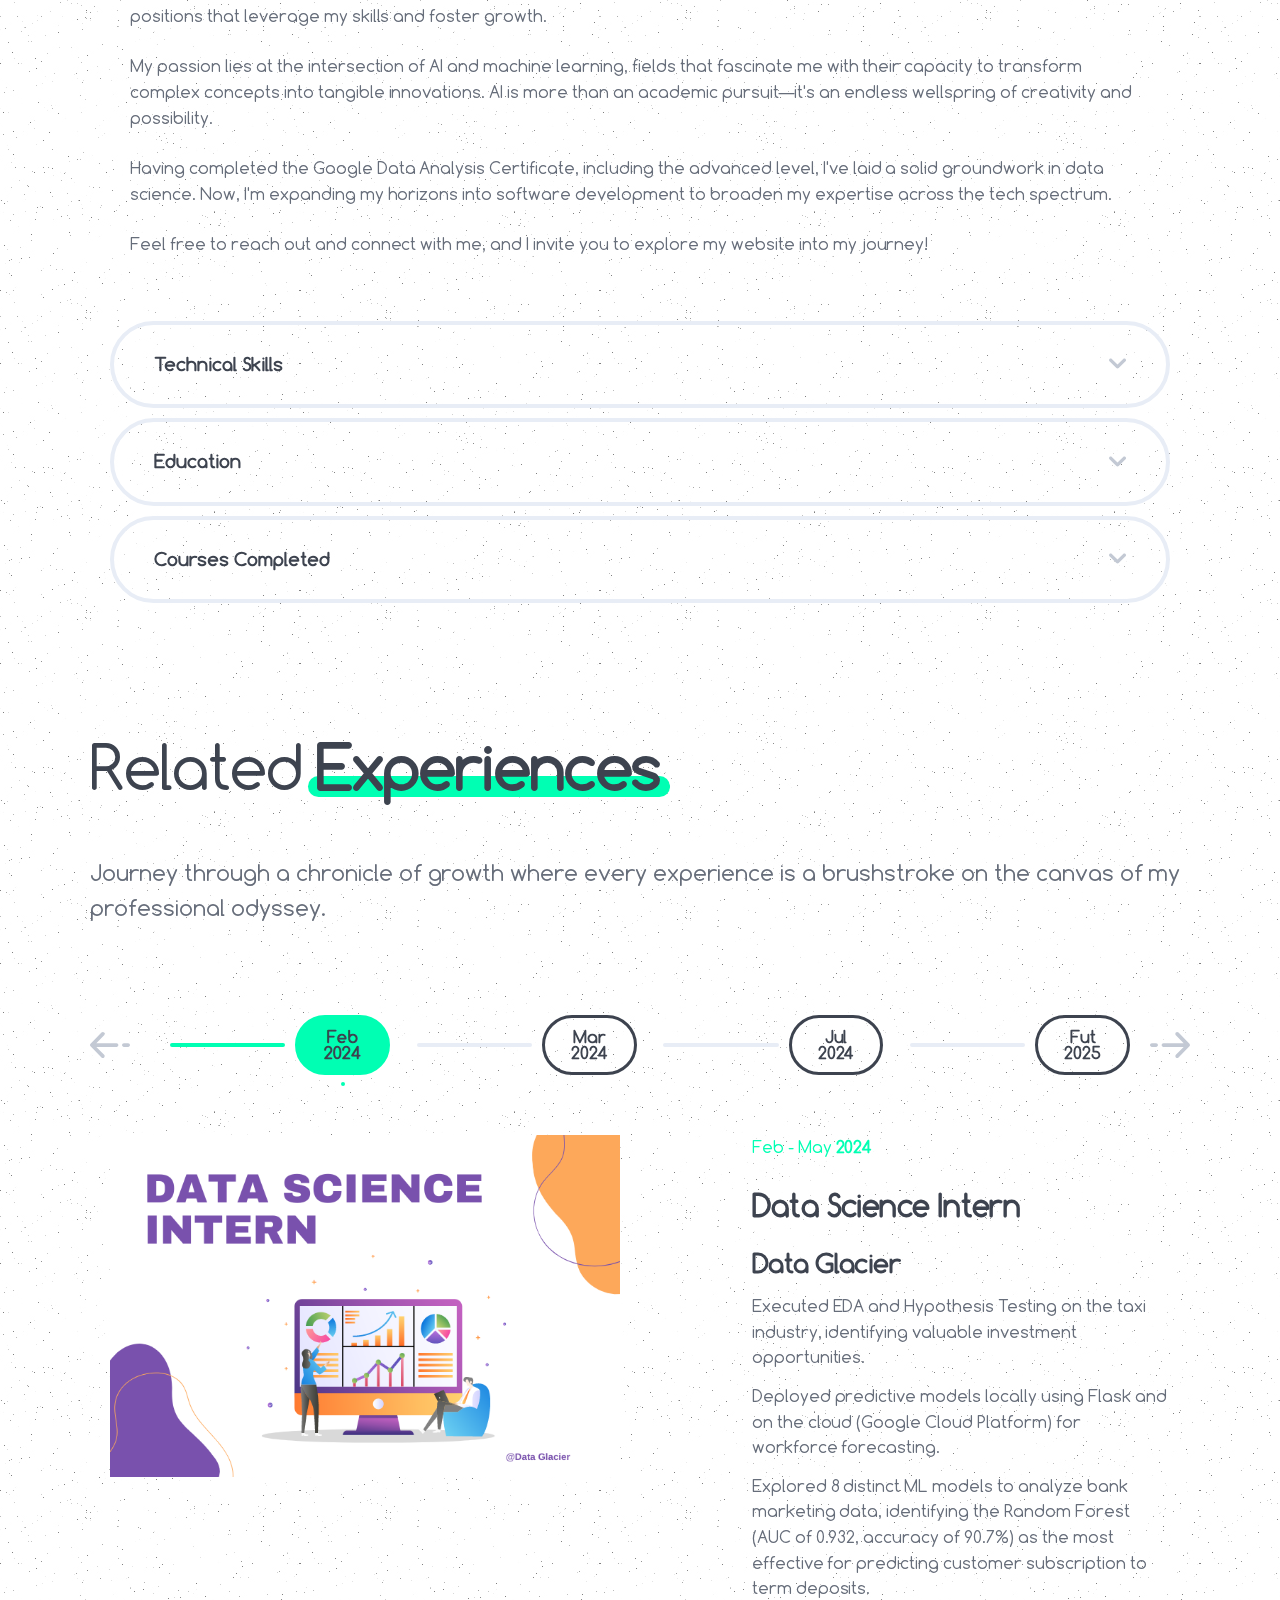
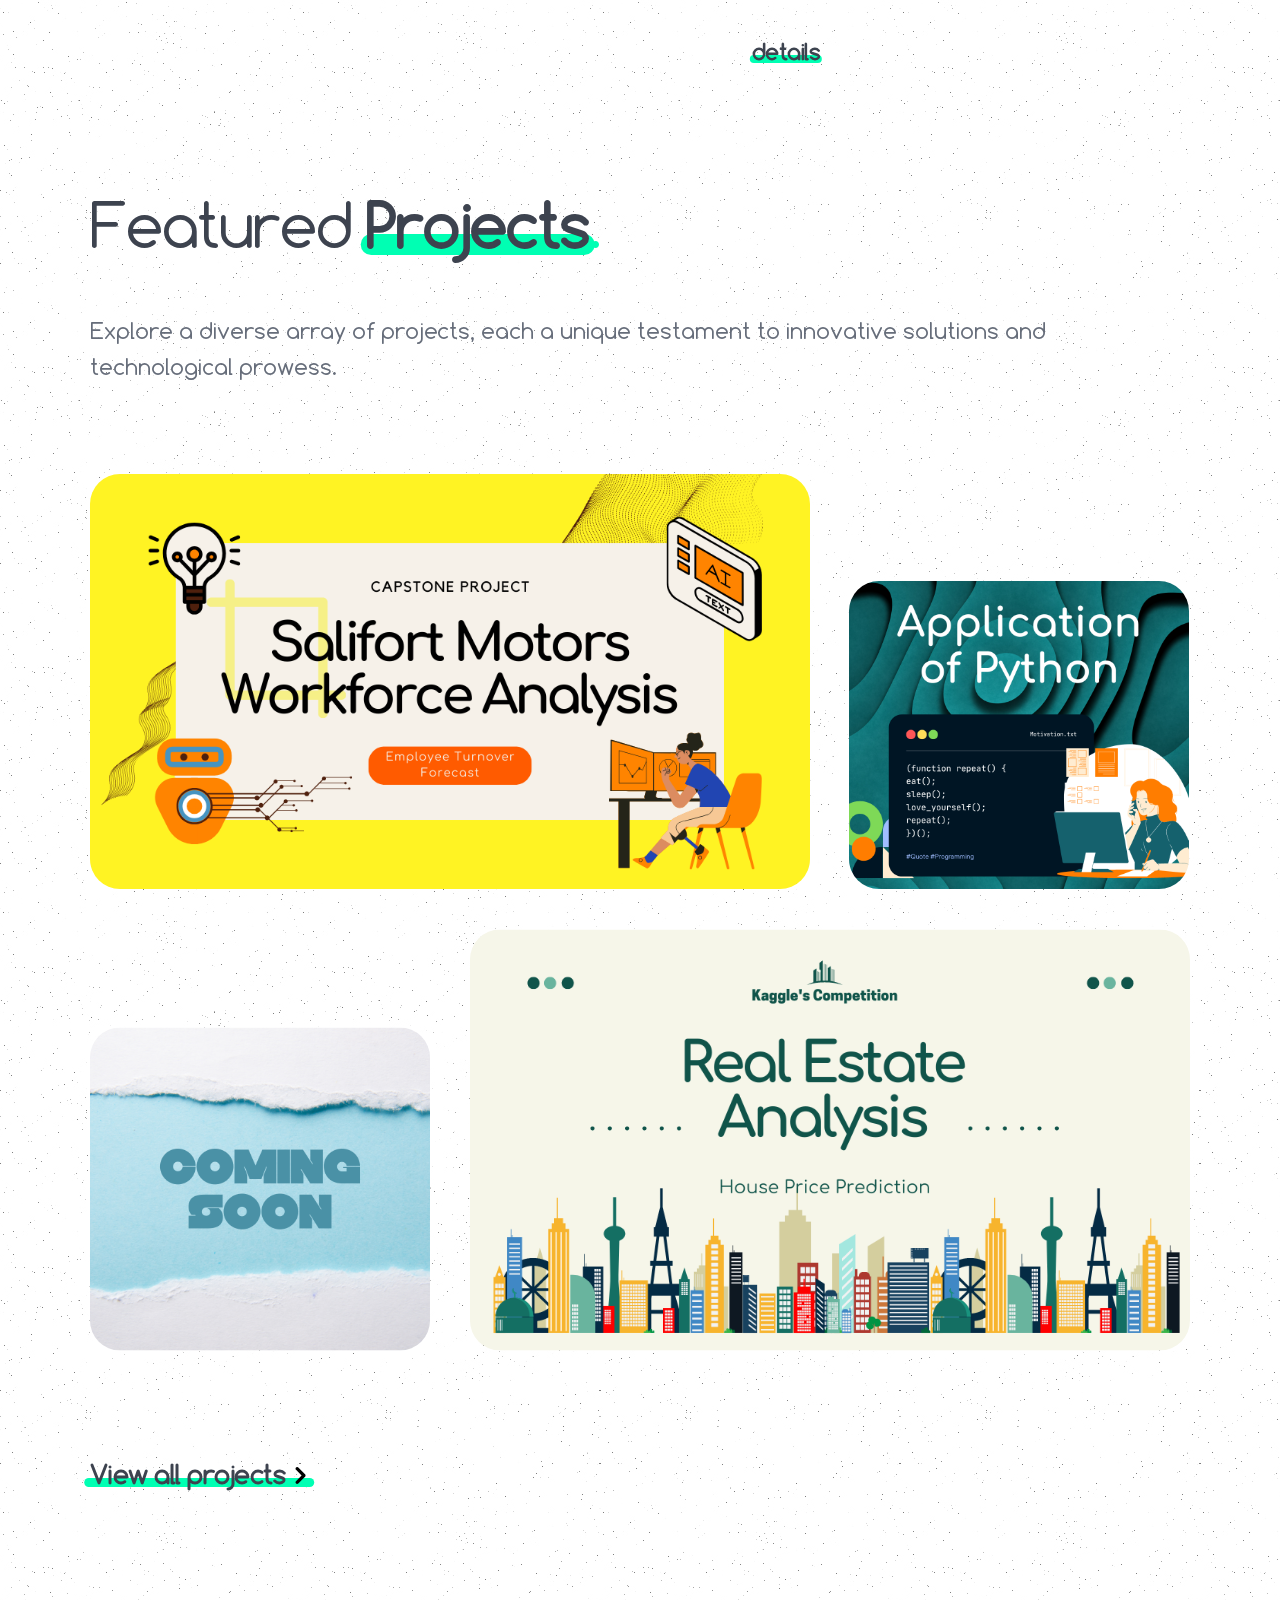
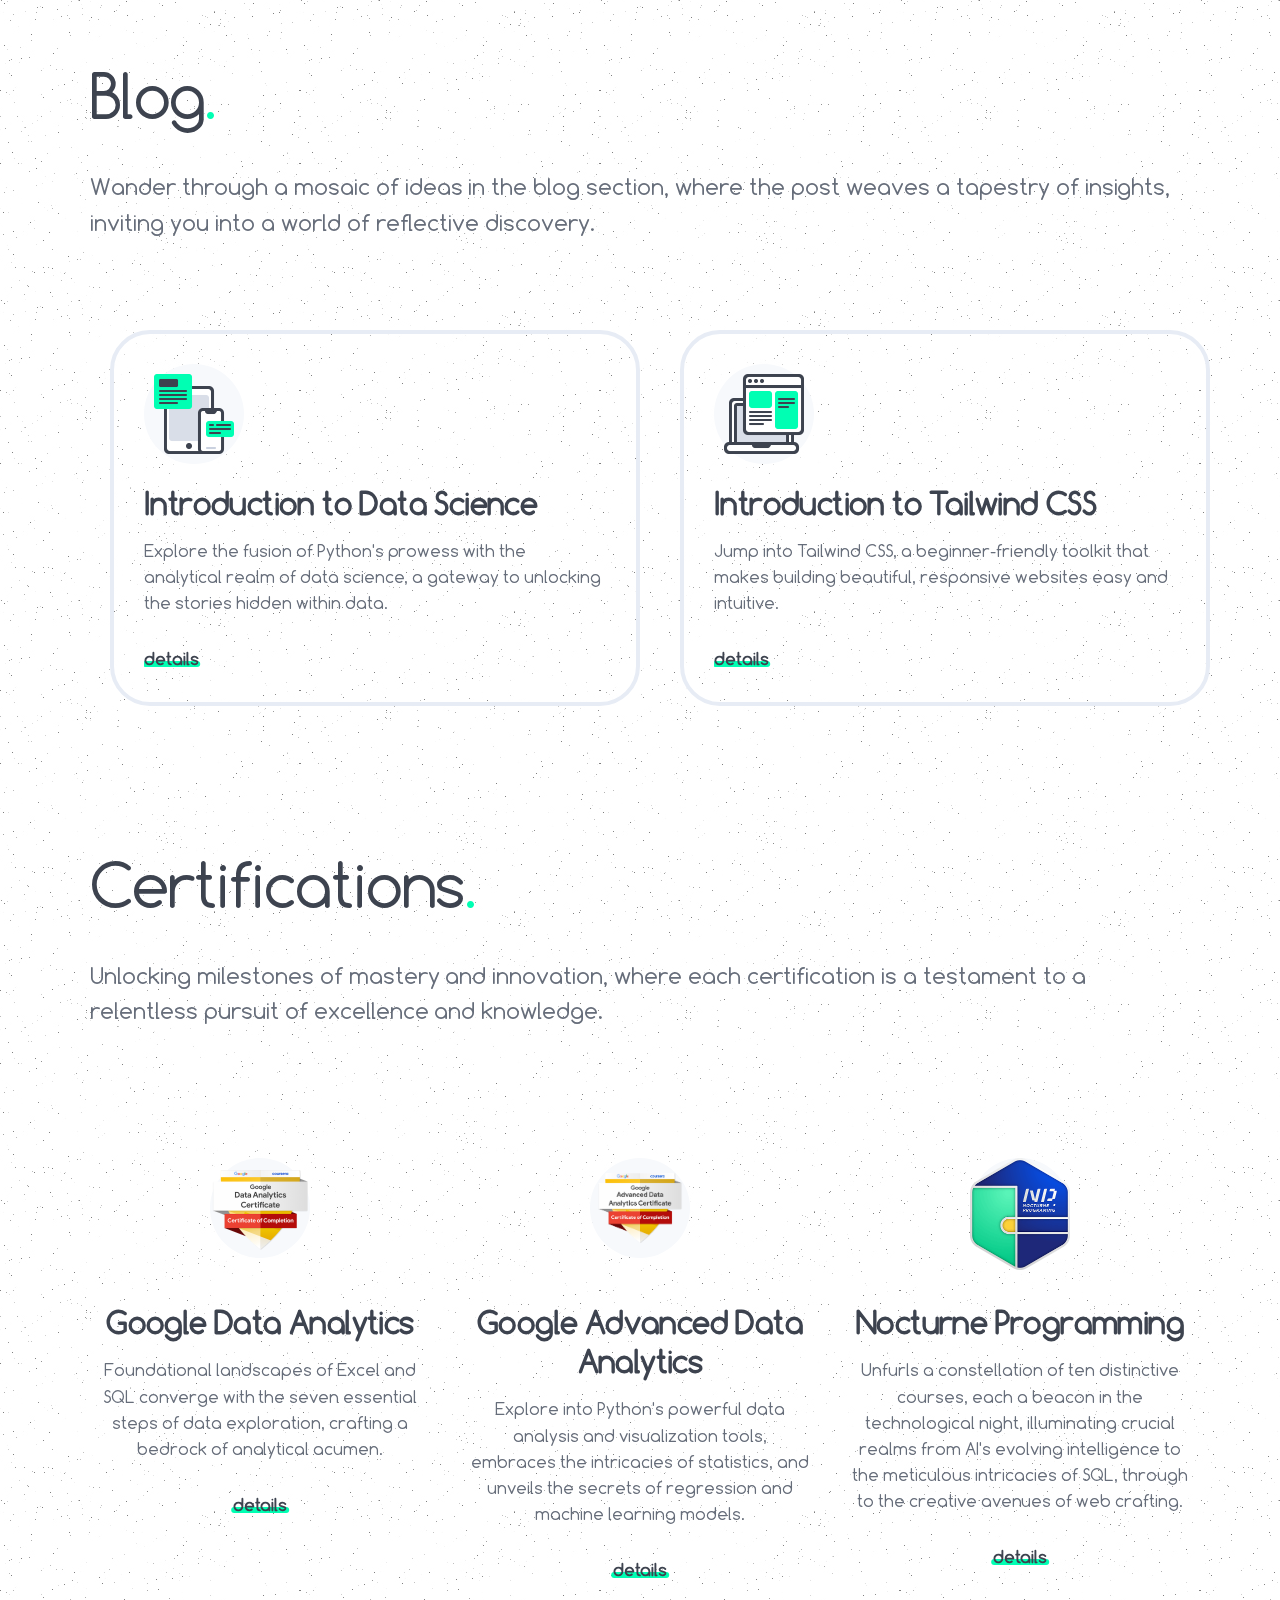
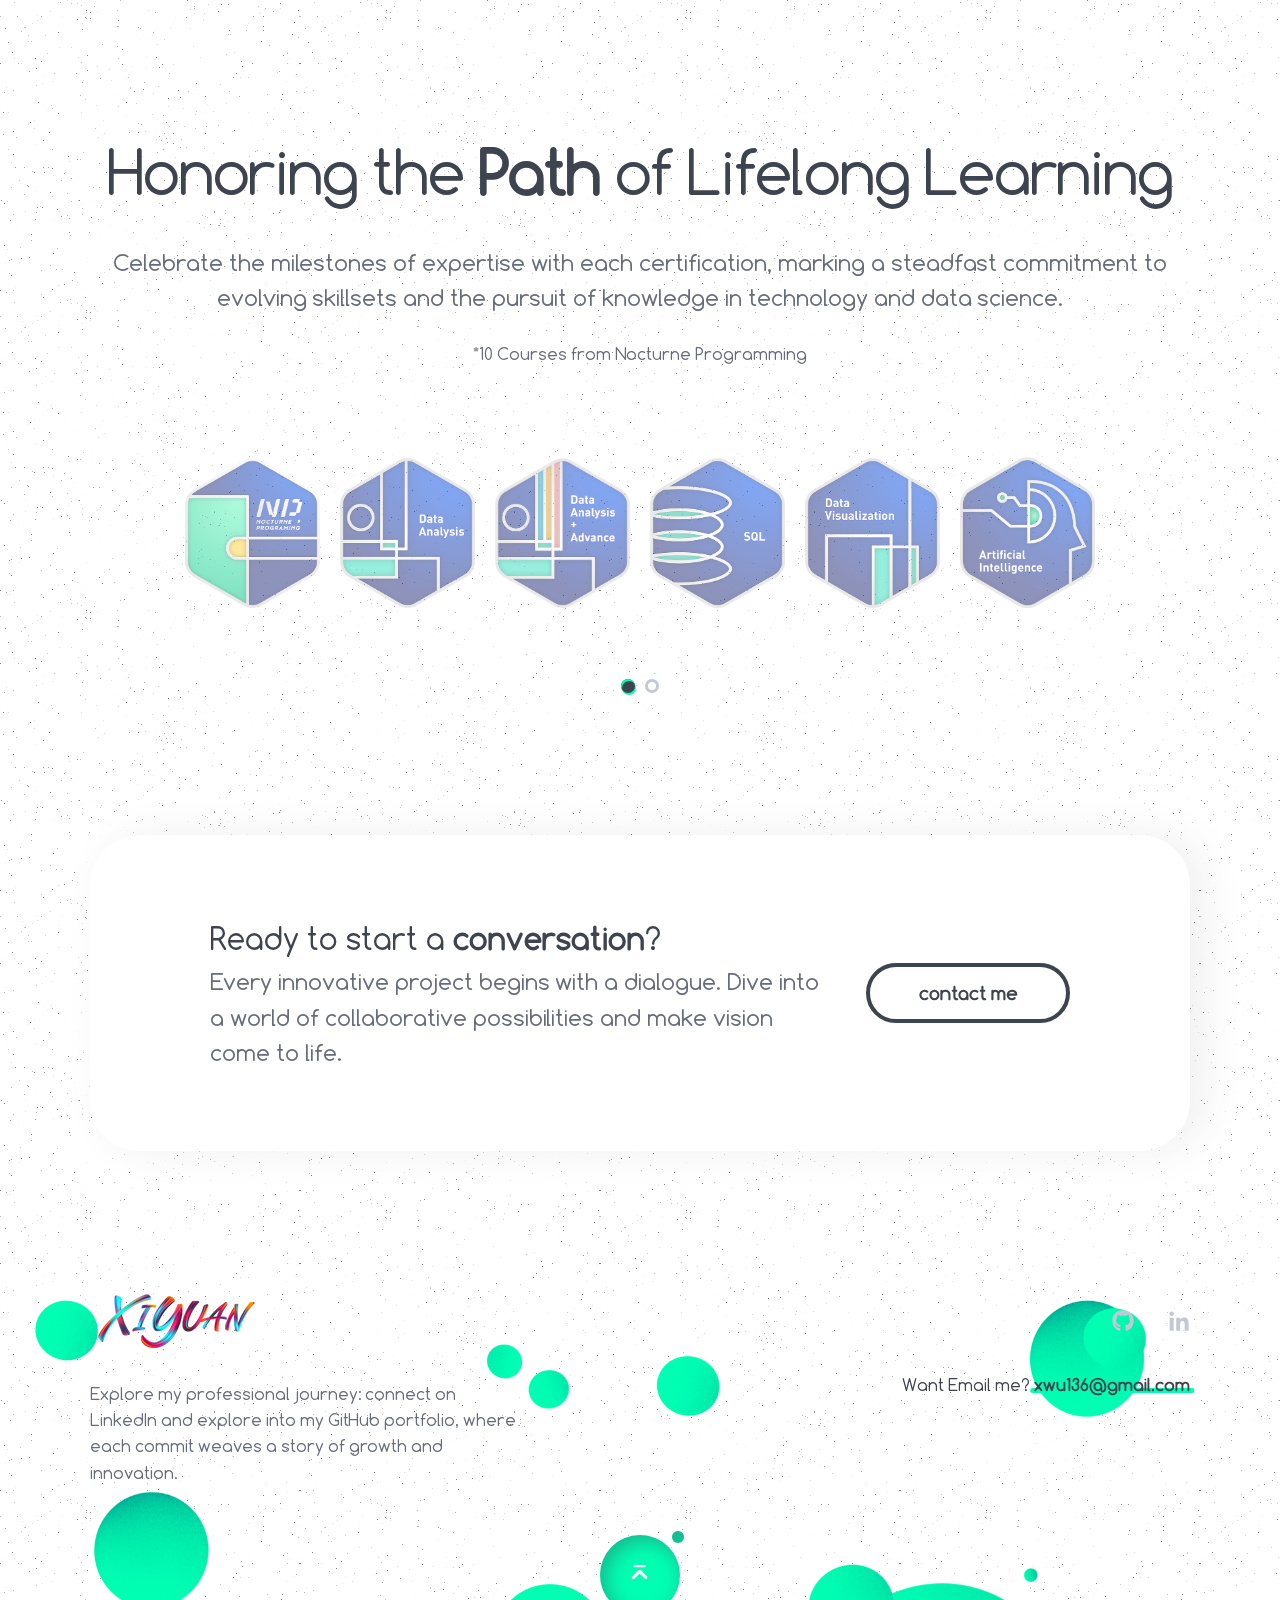
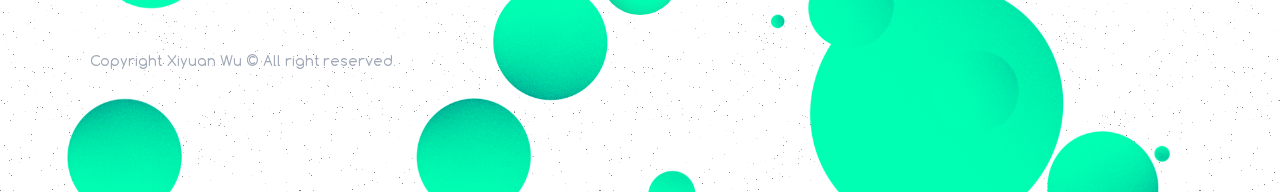
==== commit a84ad31c: "update acm page and minor change" ====
--- a/index.html
+++ b/index.html
@@ -255,6 +255,8 @@
 								<b>CS061</b> Machine Organization and Assembly Language Programming <br>
 								<b>CS100</b> Software Construction <br>
 								<b>CS120A</b> Logic Design <br>
+								<b>CS111</b> Discrete Structures (In Progress) <br>
+								<b>CS161</b> Design and Architecture of Computer Systems (In Progress) <br>
 
 								<h6>Math</h6>
 								<b>MATH009A-C</b> Calculus <br>
@@ -402,7 +404,7 @@
 								<div class="swiper-slide">
 									<div class="col-lg-6 col-md-12 col-sm-12 col-xs-12">
 										<div class="time-line-thumb">
-											<img src="./image/Experiences/ACM@UCR 719x482.png" alt="photo">
+											<img src="./image/Experiences/ACM@UCR2 719x482.png" alt="photo">
 										</div>
 									</div>
 									<div class="col-lg-5 col-lg-offset-1 col-md-12 col-sm-12 col-sm-offset-0 col-xs-12">
@@ -414,6 +416,7 @@
 											<h5 class="sub-heading-title">ACM UCR</h5>
 											<div class="heading-text">Collaborate within a vibrant collective to build a website to disseminate and share information effectively.</div>
 											<div class="heading-text">Project Completed: Art Factory</div>
+											<div class="heading-text">Project In Progress: Unmanned Aerial System</div>
 										</header>
 
 										<!-- botton -->
@@ -542,7 +545,7 @@
 				</div>
 
 				<!-- project 3 -->
-				<div class="col-lg-4 col-md-6 col-sm-6 col-xs-12 sorting-item" data-mh="portfolio">
+				<!-- <div class="col-lg-4 col-md-6 col-sm-6 col-xs-12 sorting-item" data-mh="portfolio">
 					<div class="crumina-module crumina-portfolio-item">
 						<img src="./image/Feature Projects/inventory management system 480x456.png" alt="portfolio">
 						<div class="overlay-standard"></div>
@@ -555,6 +558,21 @@
 							class="btn btn--small btn--white btn--transparent btn--hover-decoration btn--with-icon btn--icon-right">details
 							<svg class="woox-icon icon-arrow-right-line"><use xlink:href="#icon-arrow-right-line"></use></svg></a>
 						</div>
+					</div>
+				</div> -->
+				<div class="col-lg-4 col-md-6 col-sm-6 col-xs-12 sorting-item" data-mh="portfolio">
+					<div class="crumina-module crumina-portfolio-item">
+						<img src="./image/Feature Projects/Coming Soon 480 x 456.png" alt="portfolio">
+						<div class="overlay-standard"></div>
+						<div class="content">
+							<a href="#" class="category">Other</a>
+							<h5 class="portfolio-title">Coming Soon...</h5>
+						</div>
+						<!-- <div class="additional-info">
+							<a href="" 
+							class="btn btn--small btn--white btn--transparent btn--hover-decoration btn--with-icon btn--icon-right">details
+							<svg class="woox-icon icon-arrow-right-line"><use xlink:href="#icon-arrow-right-line"></use></svg></a>
+						</div> -->
 					</div>
 				</div>
 
--- a/css/theme-styles.css
+++ b/css/theme-styles.css
@@ -3965,5 +3965,6 @@
 
 .name-column { width: 20%; }
 .description-column { width: 40%; }
-.website-column { width: 20%; }
-.github-column { width: 20%; }
+.website-column { width: 14%; }
+.github-column { width: 14%; }
+.status-column { width: 12%; }
